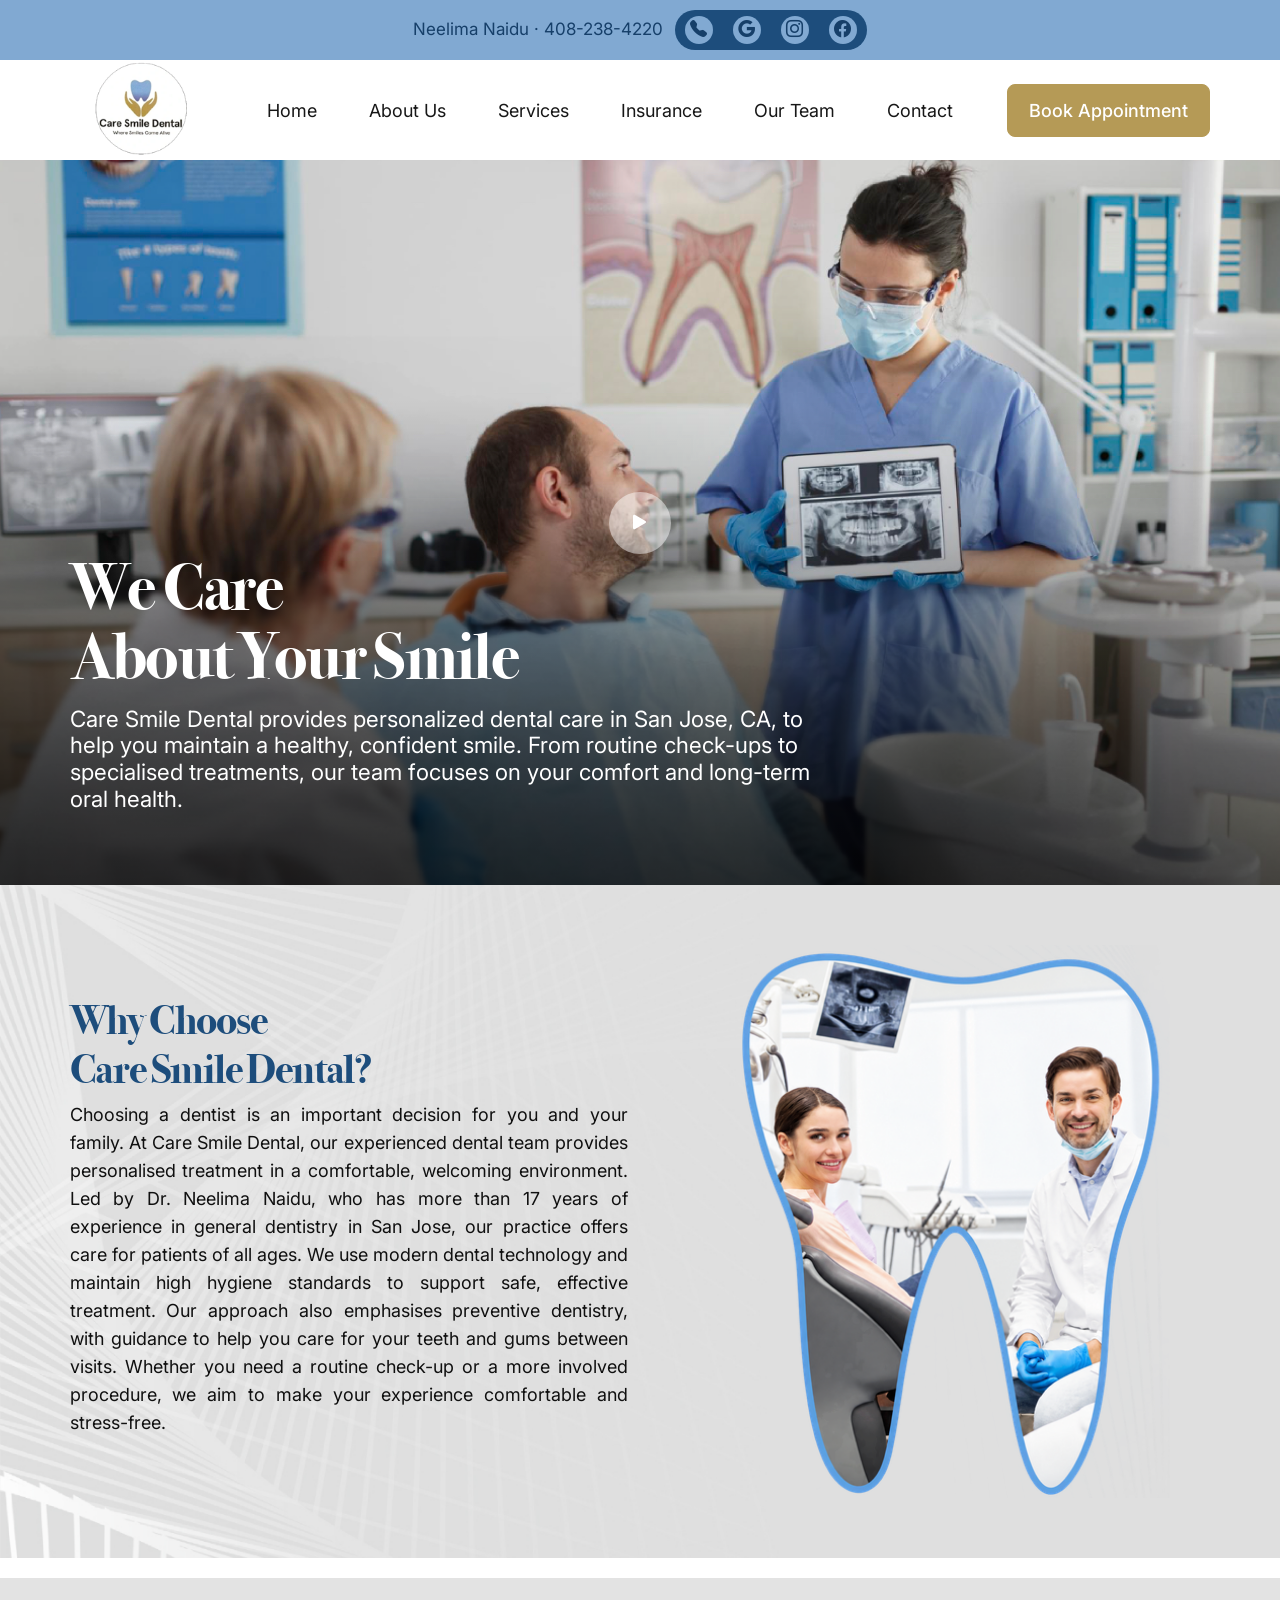
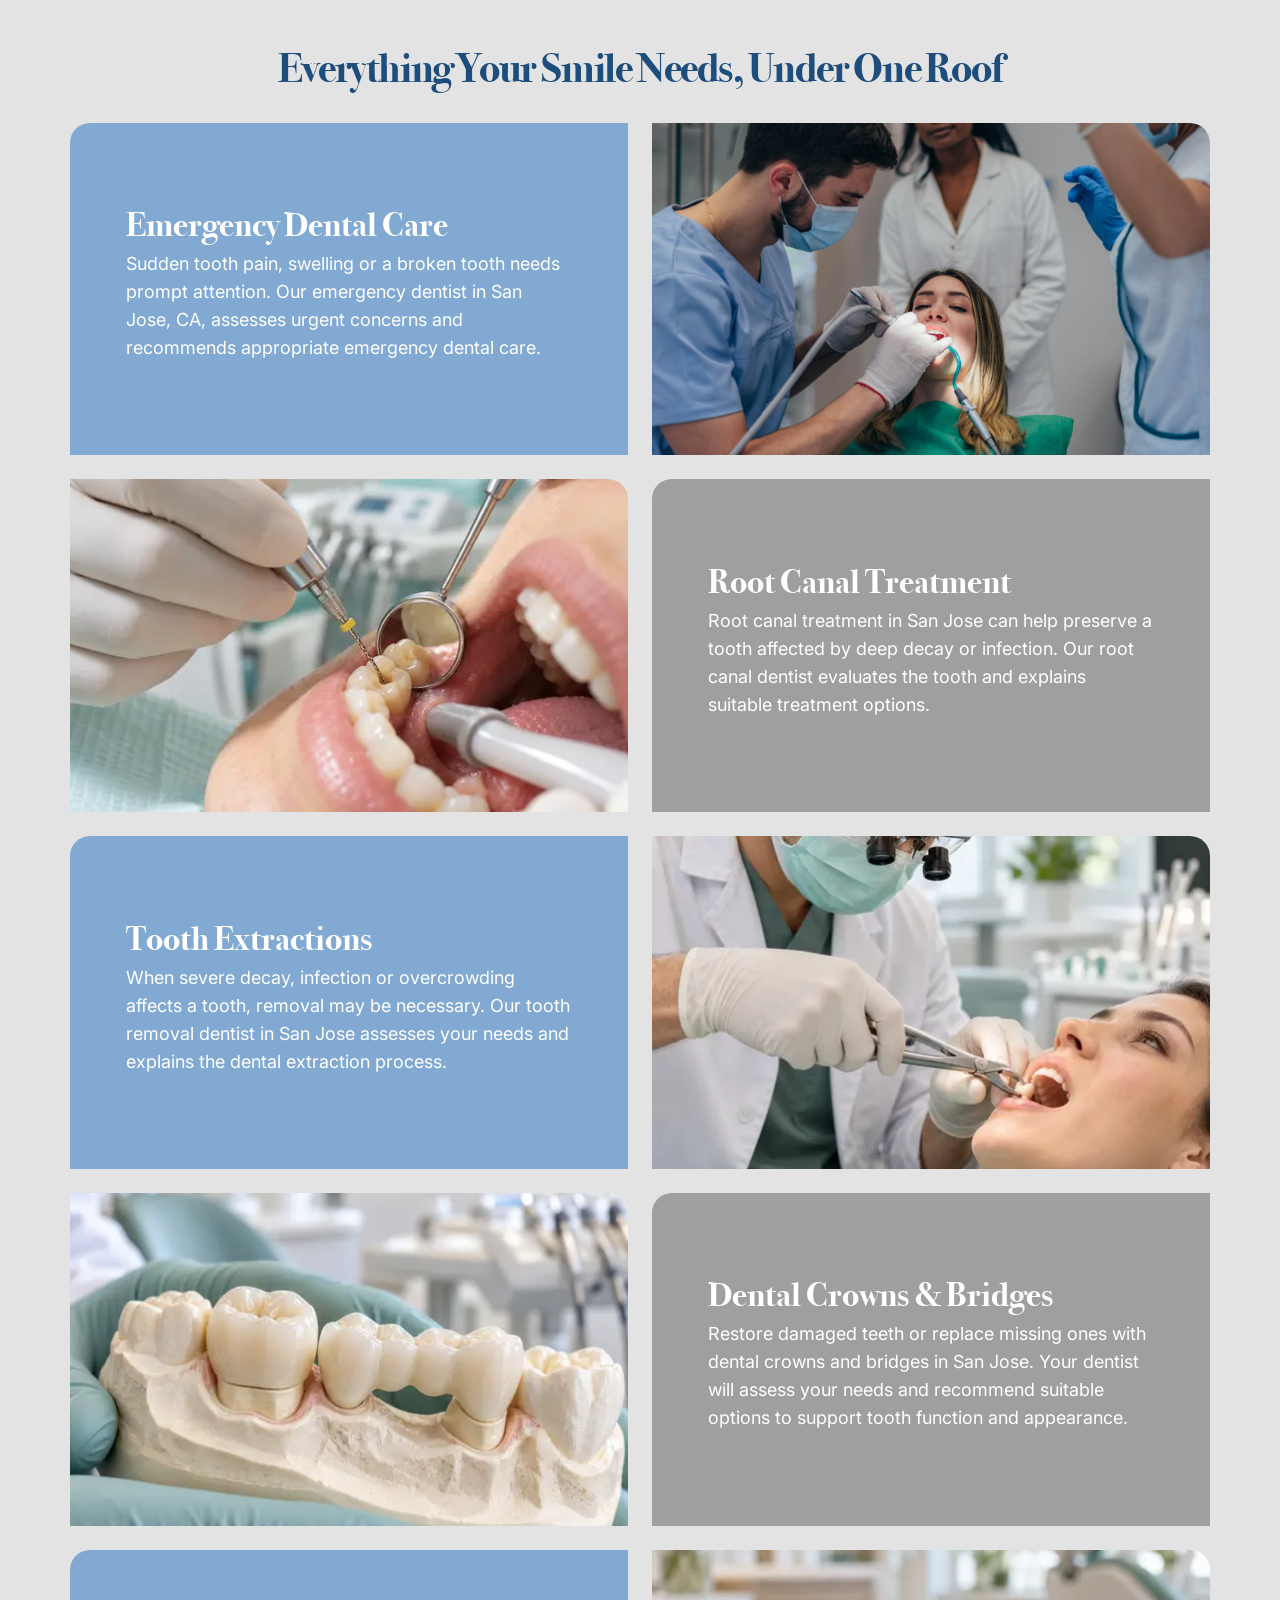
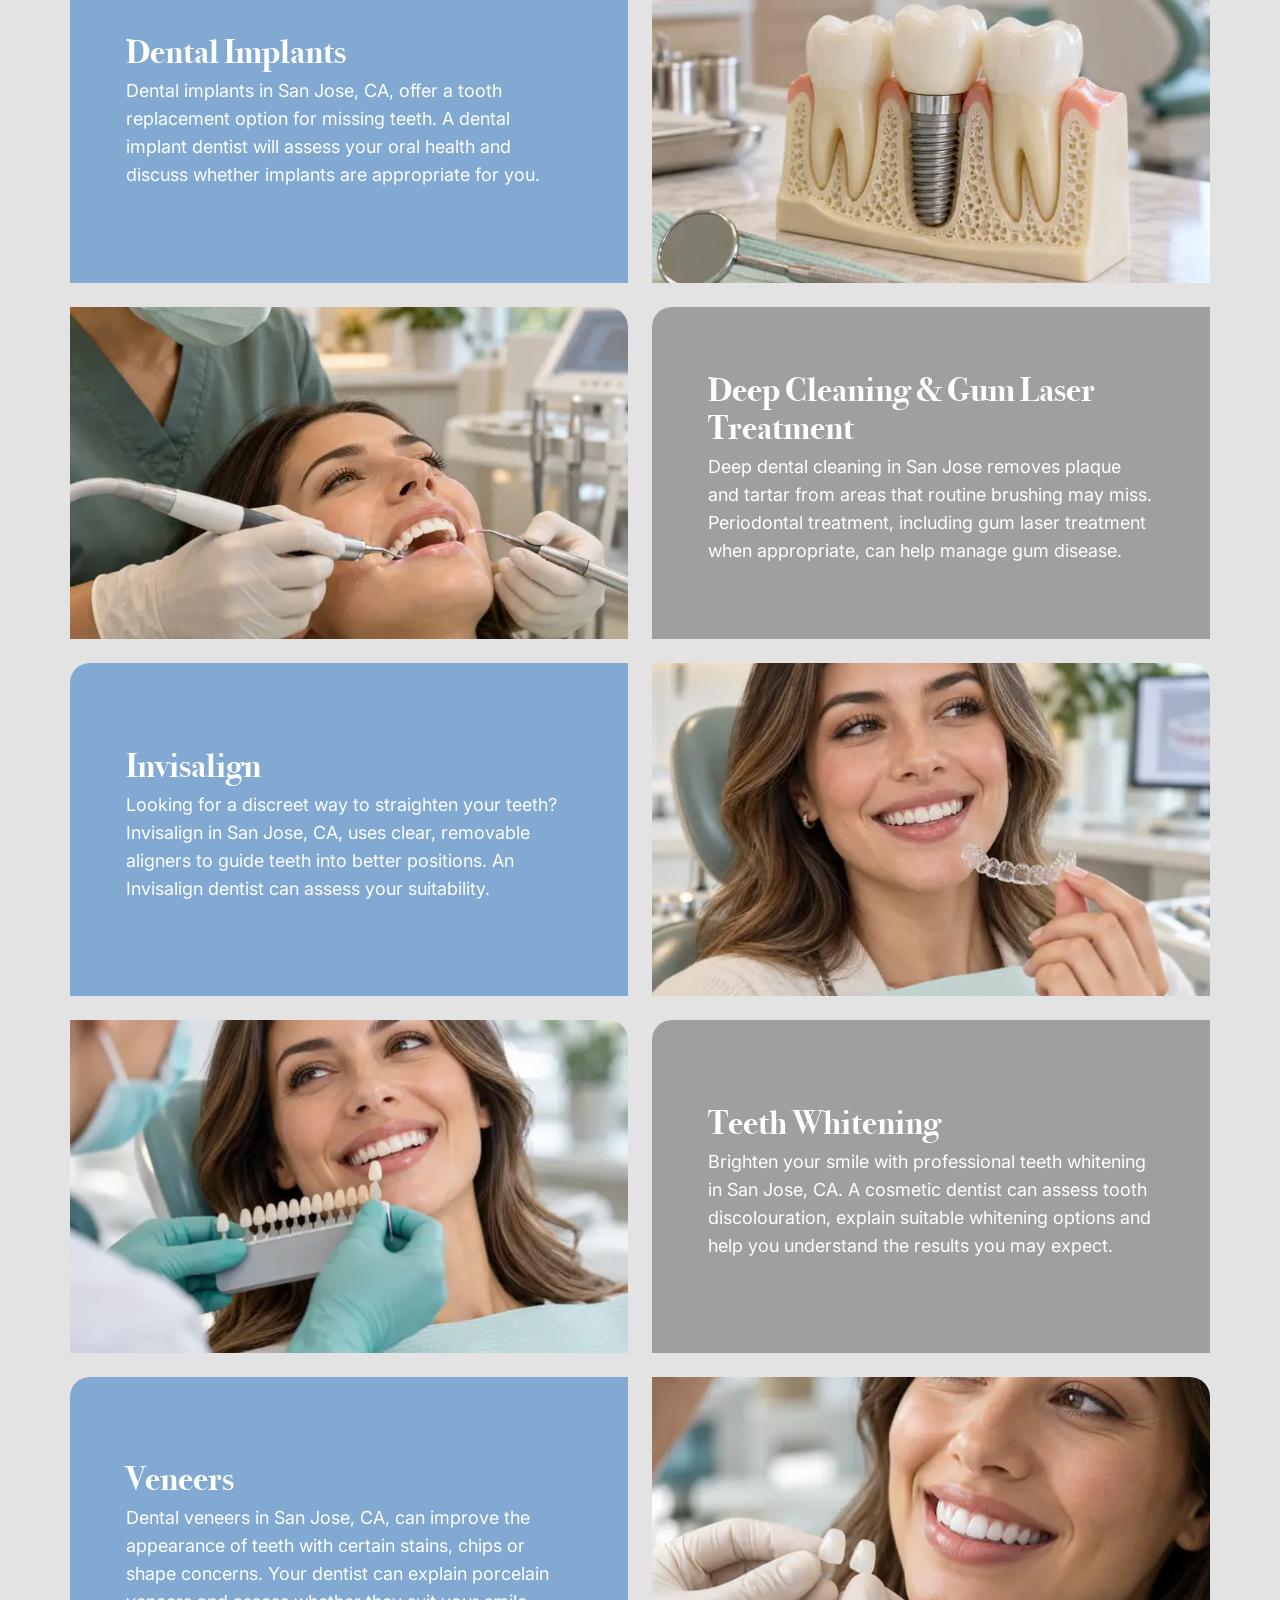
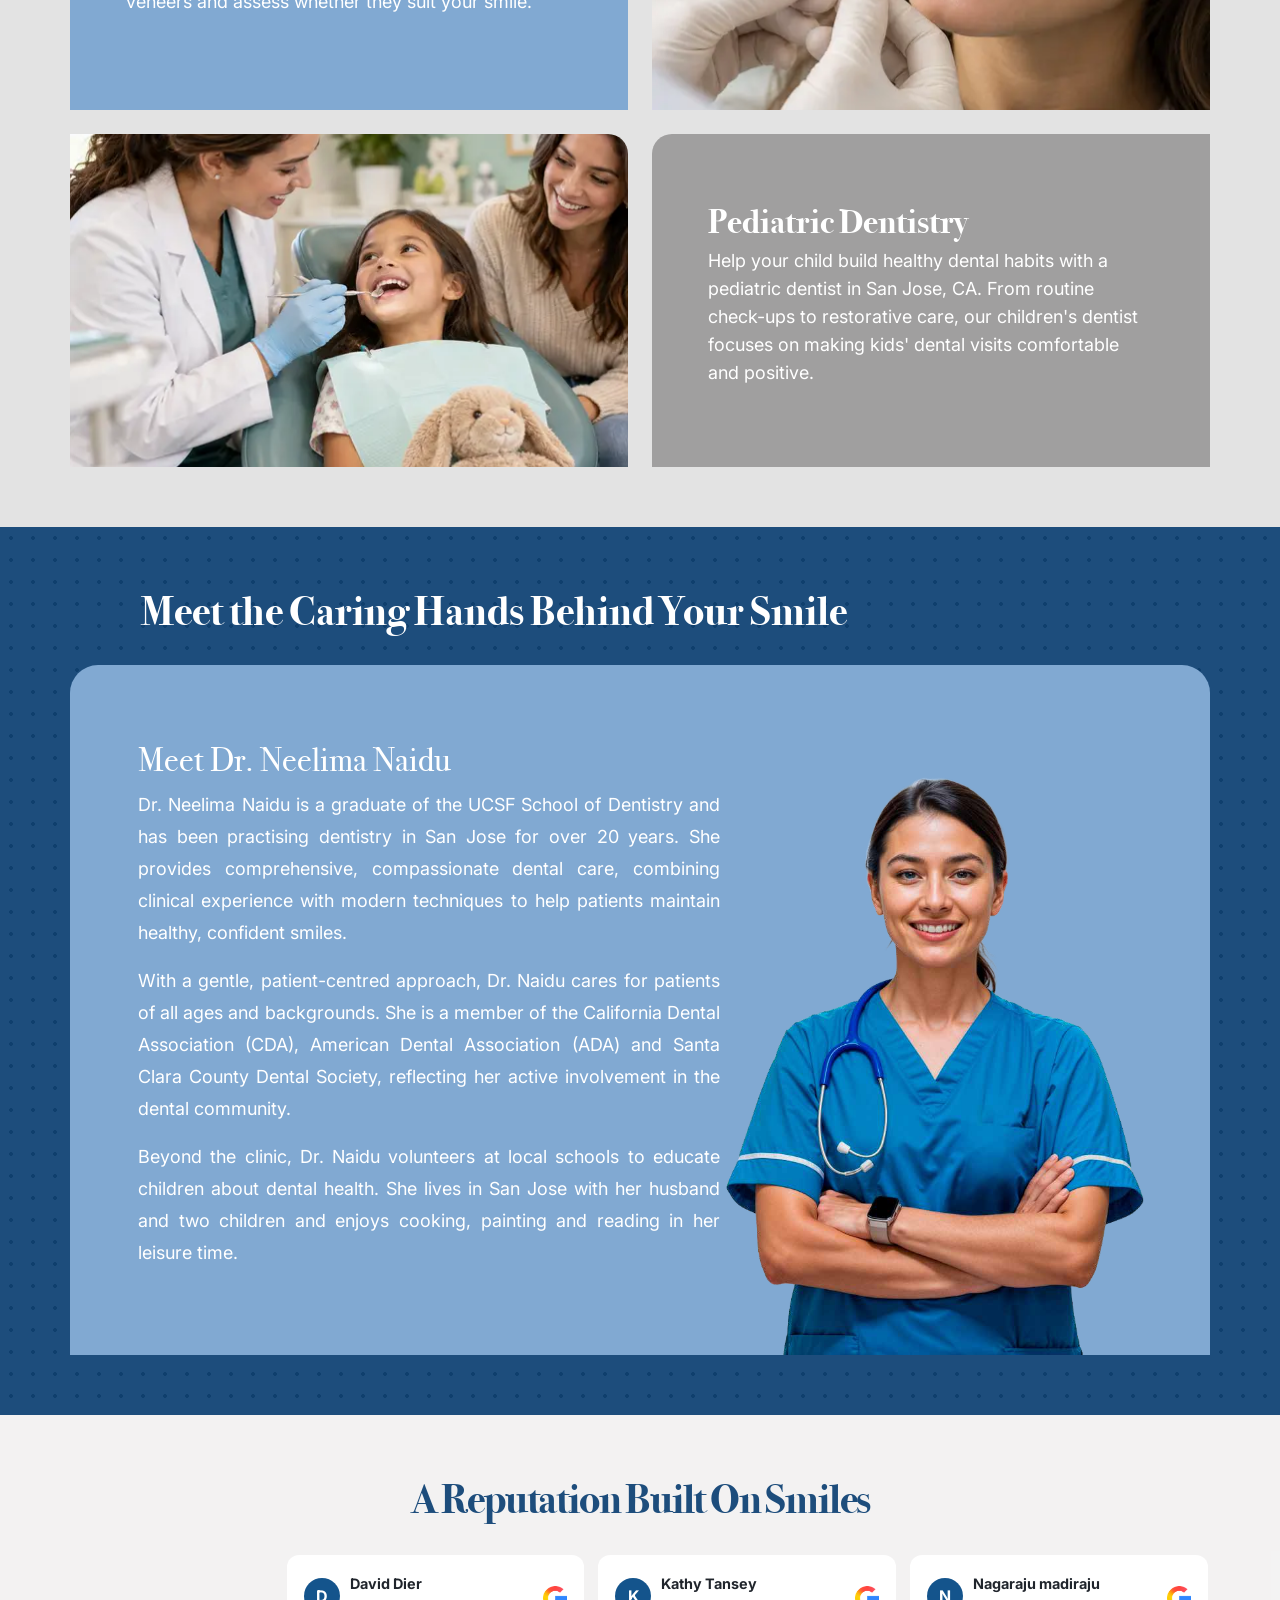
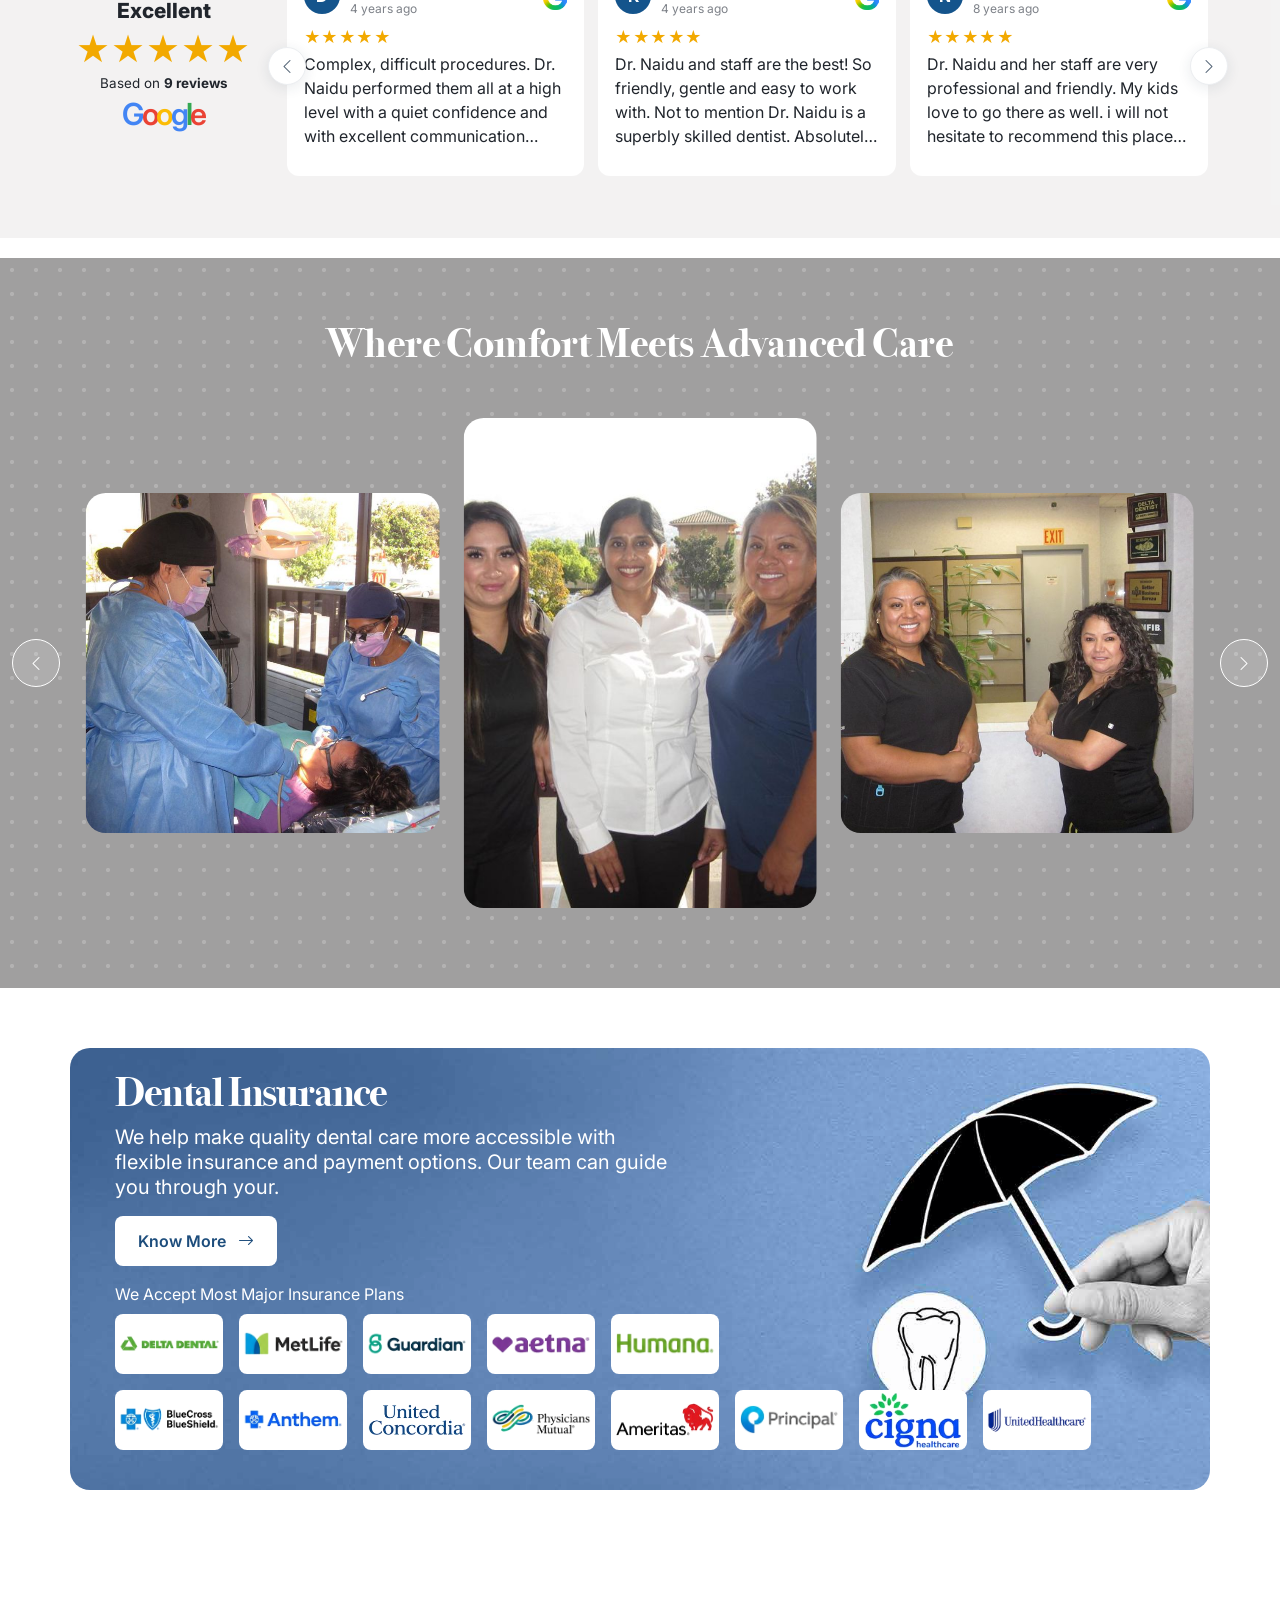
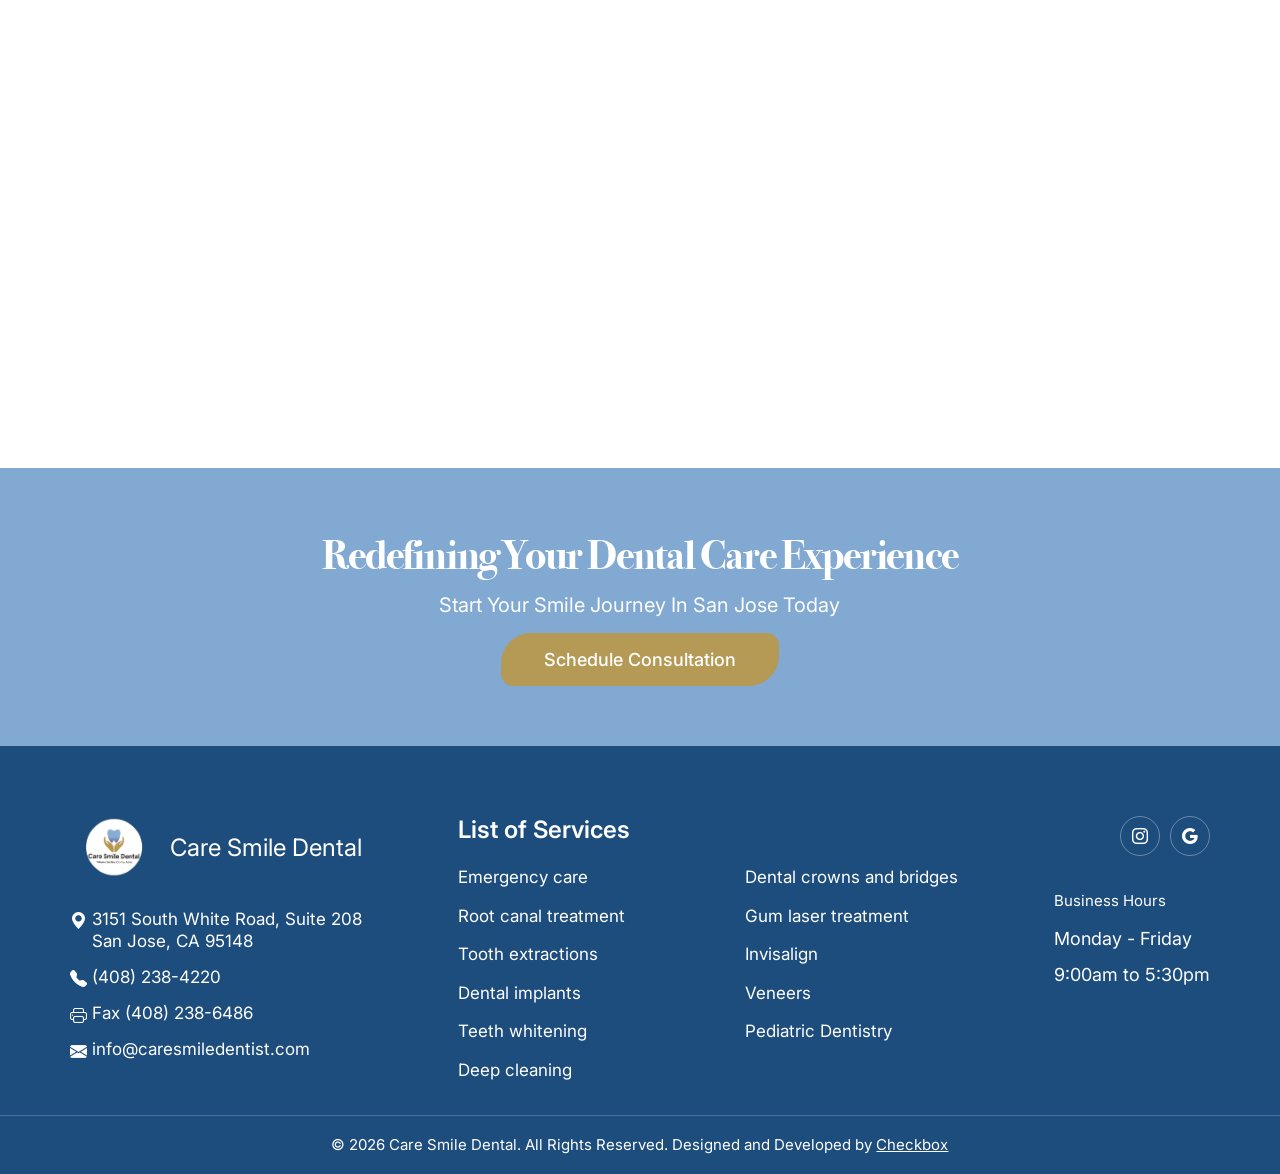
==== index.html @ 58b029a7 "gallery image" ====
<!doctype html>
<html lang="en">

<head>
  <meta charset="utf-8">
  <meta name="viewport" content="width=device-width, initial-scale=1">
  <meta name="theme-color" content="#1c4e7e">
  <title>Care Smile Dental | Family &amp; Cosmetic Dentist in San Jose, CA</title>
  <meta name="description"
    content="Care Smile Dental in San Jose, CA offers gentle, personalized care for the whole family: emergency dentistry, root canals, implants, crowns, Invisalign, teeth whitening and pediatric dentistry. Call 408-238-4220.">
  <meta name="keywords"
    content="dentist San Jose, Care Smile Dental, family dentist, emergency dentist San Jose, root canal treatment, tooth extraction, dental crowns and bridges, dental implants, deep cleaning, gum laser treatment, Invisalign, teeth whitening, veneers, pediatric dentist, Dr. Neelima Naidu">
  <meta name="author" content="Care Smile Dental">
  <meta name="robots" content="index, follow">
  <!-- Link previews (Facebook, WhatsApp, LinkedIn, X) -->
  <meta property="og:type" content="website">
  <meta property="og:site_name" content="Care Smile Dental">
  <meta property="og:title" content="Care Smile Dental | Family &amp; Cosmetic Dentist in San Jose, CA">
  <meta property="og:description"
    content="Gentle, personalized dental care for the whole family in San Jose. Call 408-238-4220 to book.">
  <meta property="og:image" content="assets/hero.png">
  <meta name="twitter:card" content="summary_large_image">
  <link rel="icon" type="image/png" href="assets/logo.png">
  <link rel="apple-touch-icon" href="assets/logo.png">
  <link href="https://cdn.jsdelivr.net/npm/bootstrap@5.3.3/dist/css/bootstrap.min.css" rel="stylesheet">
  <link href="https://cdn.jsdelivr.net/npm/bootstrap-icons@1.13.1/font/bootstrap-icons.min.css" rel="stylesheet">
  <link href="main.css" rel="stylesheet">
  <link href="main1.css" rel="stylesheet">
</head>

<body>
  <div class="topbar">
    <div class="container d-flex align-items-center justify-content-center gap-3"><a href="tel:+14082384220">Neelima
        Naidu
        · 408-238-4220</a><span class="socials">
        <a aria-label="Call Care Smile Dental" href="tel:+14082384220"><i class="bi bi-telephone-fill"
            aria-hidden="true"></i></a>
        <a aria-label="Search Care Smile Dental on Google"
          href="https://www.google.com/search?q=Care+Smile+Dental+San+Jose"> <i class="bi bi-google"
            aria-hidden="true"></i></a>
        <a aria-label="Instagram"
          href="https://www.instagram.com/care.smile.dental?igsh=MTc4MmM1YmI2Ng==&igsi=MTc4MmM1YmI2Ng=="
          target="_blank"><i class="bi bi-instagram"></i></a>
        <a aria-label="Facebook" href="https://www.facebook.com/"><i class="bi bi-facebook"></i></a>
      </span></div>
  </div>
  <div class="nav-spacer" id="navSpacer"></div>
  <nav class="navbar navbar-expand-lg main-nav" id="mainNav" aria-label="Main navigation">
    <div class="container"><a class="navbar-brand" href="#home"><img src="assets/logo.png"
          alt="Care Smile Dental home"></a><button class="navbar-toggler" type="button" data-bs-toggle="offcanvas"
        data-bs-target="#siteNav" aria-controls="siteNav" aria-label="Open menu"><span
          class="navbar-toggler-icon"></span></button>
      <div class="offcanvas offcanvas-end" tabindex="-1" id="siteNav" aria-labelledby="siteNavLabel">
        <div class="offcanvas-header">
          <a class="offcanvas-brand" href="#home" id="siteNavLabel"><img src="assets/logo.png"
              alt="Care Smile Dental logo"></a>
          <button type="button" class="btn-close" data-bs-dismiss="offcanvas" aria-label="Close menu"></button>
        </div>
        <div class="offcanvas-body align-items-lg-center">
          <ul class="navbar-nav mx-auto mb-4 mb-lg-0">
            <li class="nav-item"><a class="nav-link active" href="#home">Home</a></li>
            <li class="nav-item"><a class="nav-link" href="#about">About Us</a></li>
            <li class="nav-item"><a class="nav-link" href="#services">Services</a></li>
            <li class="nav-item"><a class="nav-link" href="#insurance">Insurance</a></li>
            <li class="nav-item"><a class="nav-link" href="#team">Our Team</a></li>
            <li class="nav-item"><a class="nav-link" href="#contact">Contact</a></li>
          </ul><button class="btn btn-gold" type="button" data-bs-toggle="modal" data-bs-target="#appointmentModal">Book
            Appointment</button>
        </div>
      </div>
    </div>
  </nav>
  <main>
    <section class="hero" id="home" aria-labelledby="hero-title">
      <div class="container">
        <h1 id="hero-title">We Care <br>About Your Smile </h1>
        <p class="mt-4 d-none d-md-block">Care Smile Dental provides personalized dental care in San Jose, CA, to help
          you maintain a healthy, confident smile. From routine check-ups to specialised treatments, our team focuses on
          your comfort and long-term oral health.
        </p>
        <div class="hero-actions d-md-none">
          <button class="btn btn-gold" type="button" data-bs-toggle="modal" data-bs-target="#appointmentModal"><i
              class="bi bi-calendar-check" aria-hidden="true"></i>
            Book Appointment
          </button>
        </div>
      </div><button class="hero-play" type="button" aria-label="Play our dental clinic video" data-bs-toggle="modal"
        data-bs-target="#videoModal"><i class="bi bi-play-fill" aria-hidden="true"></i></button>
    </section>
    <div class="modal fade" id="videoModal" tabindex="-1" aria-label="Dental clinic video" aria-hidden="true">
      <div class="modal-dialog modal-dialog-centered modal-lg">
        <div class="modal-content video-modal">
          <button type="button" class="btn-close btn-close-white video-close" data-bs-dismiss="modal"
            aria-label="Close"></button>
          <div class="ratio ratio-16x9">
            <iframe id="videoFrame" data-src="https://www.youtube.com/embed/jK5ErwOue7Q?autoplay=1&rel=0"
              title="Dental clinic video" allow="autoplay; encrypted-media; picture-in-picture"
              allowfullscreen></iframe>
          </div>
        </div>
      </div>
    </div>
    <div class="modal fade appointment-modal" id="appointmentModal" tabindex="-1" aria-labelledby="appointmentTitle"
      aria-hidden="true">
      <div class="modal-dialog modal-dialog-centered modal-dialog-scrollable">
        <div class="modal-content">
          <button type="button" class="btn-close appointment-close" data-bs-dismiss="modal"
            aria-label="Close appointment form"></button>
          <div class="modal-body">
            <h2 id="appointmentTitle">Book Your Dental Appointment</h2>
            <p class="appointment-intro">Share your details, and our team will contact you to confirm your appointment.
            </p>
            <form class="appointment-form" method="post" enctype="text/plain">
              <div class="appointment-fields">
                <div class="appointment-field">
                  <label for="appointmentName">Full name*</label>
                  <input class="form-control" id="appointmentName" name="Full name" type="text"
                    placeholder="Enter your full name" autocomplete="name" required>
                </div>
                <div class="appointment-field">
                  <label for="appointmentPhone">Mobile Phone*</label>
                  <input class="form-control" id="appointmentPhone" name="Mobile phone" type="tel"
                    placeholder="Enter your mobile number" autocomplete="tel" required>
                </div>
                <div class="appointment-field appointment-field-wide">
                  <label for="appointmentEmail"> Email Address*</label>
                  <input class="form-control" id="appointmentEmail" name="Email" type="email"
                    placeholder="Enter your email address" autocomplete="email" required>
                </div>
                <div class="appointment-field appointment-field-wide">
                  <label for="appointmentService">What Can We Help You With?</label>
                  <select class="form-select" id="appointmentService" name="Service" required>
                    <option value="" selected disabled>Select a service</option>
                    <option value="General Dentistry">General Dentistry</option>
                    <option value="Dental Cleaning">Dental Cleaning</option>
                    <option value="Teeth Whitening">Teeth Whitening</option>
                    <option value="Root Canal Treatment">Root Canal Treatment</option>
                    <option value="Dental Implants">Dental Implants</option>
                    <option value="Braces & Orthodontics">Braces & Orthodontics</option>
                    <option value="Cosmetic Dentistry">Cosmetic Dentistry</option>
                    <option value="Tooth Extraction">Tooth Extraction</option>
                    <option value="Crowns & Bridges">Crowns & Bridges</option>
                    <option value="Dentures">Dentures</option>
                    <option value="Children's Dentistry">Children's Dentistry</option>
                    <option value="Emergency Dental Care">Emergency Dental Care</option>
                    <option value="Other">Other</option>
                  </select>
                </div>
                <fieldset class="appointment-choice">
                  <legend>Preferred Appointment Time*</legend>
                  <div class="appointment-options">
                    <input class="appointment-radio" type="radio" name="Best time" id="appointmentMorning"
                      value="Morning" checked required>
                    <label for="appointmentMorning">Morning</label>
                    <input class="appointment-radio" type="radio" name="Best time" id="appointmentAfternoon"
                      value="Afternoon" required>
                    <label for="appointmentAfternoon">Afternoon</label>
                    <input class="appointment-radio" type="radio" name="Best time" id="appointmentEvening"
                      value="Evening" required>
                    <label for="appointmentEvening">Evening</label>
                  </div>
                </fieldset>
                <fieldset class="appointment-choice">
                  <legend>Are You a New or Existing Patient?*</legend>
                  <div class="appointment-options">
                    <input class="appointment-radio" type="radio" name="Patient type" id="appointmentNew"
                      value="New patient" checked required>
                    <label for="appointmentNew">New Patient</label>
                    <input class="appointment-radio" type="radio" name="Patient type" id="appointmentExisting"
                      value="Existing patient" required>
                    <label for="appointmentExisting">Existing Patient</label>
                  </div>
                </fieldset>
              </div>
              <div class="appointment-consents">
                <label class="appointment-consent" for="appointmentSms">
                  <input id="appointmentSms" name="Transactional SMS consent" type="checkbox" value="Yes">
                  <span>By checking this box, I consent to receive transactional text messages from Care Smile Dental at
                    the mobile number provided, including appointment confirmations, reminders, and scheduling updates.
                    Message and data rates may apply. Message frequency varies. Reply STOP to opt out or HELP for
                    assistance. Consent is not a condition of purchase. Please review our Privacy Policy and Terms of
                    Service.
                  </span>
                </label>
                <label class="appointment-consent" for="appointmentMarketing">
                  <input id="appointmentMarketing" name="Promotional SMS consent" type="checkbox" value="Yes">
                  <span>By checking this box, I consent to receive promotional text messages from Care Smile Dental,
                    including special offers, dental care tips, and practice updates. Message and data rates may apply.
                    Message frequency varies. Reply STOP to opt out or HELP for assistance. Consent is not a condition
                    of purchase. Please review our Privacy Policy and Terms of Service.
                  </span>
                </label>
              </div>
              <button class="appointment-submit" type="submit">Book my appointment</button>
              <p class="appointment-note">By submitting this form, you agree that Care Smile Dental may contact you
                regarding your appointment request and provide relevant updates. You can opt out of promotional
                communications at any time.
              </p>
              <p class="appointment-insurance-note"><b>Need assistance?</b> Contact our team, and we will be happy to
                help
                you schedule your visit.</p>
            </form>
          </div>
        </div>
      </div>
    </div>
    <section class="why section-pad" id="about">
      <div class="container">
        <div class="row align-items-center">
          <div class="col-lg-6">
            <div class="care-smile-title">
              <h2>Why Choose <br>Care Smile Dental?</h2>
              <p class="mt-2">Choosing a dentist is an important decision for you and your family. At Care Smile Dental,
                our experienced dental team provides personalised treatment in a comfortable, welcoming environment. Led
                by Dr. Neelima Naidu, who has more than 17 years of experience in general dentistry in San Jose, our
                practice offers care for patients of all ages. We use modern dental technology and maintain high hygiene
                standards to support safe, effective treatment. Our approach also emphasises preventive dentistry, with
                guidance to help you care for your teeth and gums between visits. Whether you need a routine check-up or
                a more involved procedure, we aim to make your experience comfortable and stress-free.
              </p>
            </div>
          </div>
          <div class="col-lg-6"><img class="tooth-portrait w-100" src="./assets/inner-imgages/about-us.png"
              alt="Smiling patient and dentist at Care Smile Dental, shown in a tooth-shaped frame" loading="lazy">
          </div>
        </div>
      </div>
    </section>
    <section class="services section-pad" id="services" aria-labelledby="services-title">
      <div class="container">
        <div class="row">
          <div class="col-lg-12 col-md-12 col-sm-12 col-xs-12 m-auto text-center">
            <div class="padding-bottom-30">
              <h2 id="services-title">Everything Your Smile Needs, Under One Roof</h2>
            </div>
          </div>
        </div>
        <div class="row g-3 g-lg-4 service-list">
          <div class="col-12">
            <div class="row g-3 g-lg-4 service-row align-items-stretch">
              <div class="col-12 col-md-6 ">
                <div class="service-tile service-copy blue service-tile1">
                  <h3 id="emergency-care">Emergency Dental Care</h3>
                  <p>Sudden tooth pain, swelling or a broken tooth needs prompt attention. Our emergency dentist in San
                    Jose, CA, assesses urgent concerns and recommends appropriate emergency dental care.
                  </p>
                </div>
              </div>
              <div class="col-12 col-md-6 ">
                <div class="service-tile service-visual service-img1">
                  <img class="service-photo" src="assets/inner-imgages/services1.png"
                    alt="Dentist treating a patient in the chair while an assistant looks on" loading="lazy">
                </div>
              </div>
            </div>
          </div>
          <div class="col-12">
            <div class="row g-3 g-lg-4 service-row align-items-stretch">
              <div class="col-12 col-md-6 order-1 order-md-2">
                <div class="service-tile service-copy gray service-tile2">
                  <h3 id="root-canal">Root Canal Treatment</h3>
                  <p>Root canal treatment in San Jose can help preserve a tooth affected by deep decay or infection. Our
                    root canal dentist evaluates the tooth and explains suitable treatment options.
                  </p>
                </div>
              </div>
              <div class="col-12 col-md-6 order-2 order-md-1">
                <div class="service-tile service-visual service-img2">
                  <img class="service-photo" src="assets/inner-imgages/services2.webp"
                    alt="Close-up of root canal files placed in a tooth" loading="lazy">
                </div>
              </div>
            </div>
          </div>
          <div class="col-12">
            <div class="row g-3 g-lg-4 service-row align-items-stretch">
              <div class="col-12 col-md-6 ">
                <div class="service-tile service-copy blue service-tile1">
                  <h3 id="tooth-extractions">Tooth Extractions</h3>
                  <p>When severe decay, infection or overcrowding affects a tooth, removal may be necessary. Our tooth
                    removal dentist in San Jose assesses your needs and explains the dental extraction process.
                  </p>
                </div>
              </div>
              <div class="col-12 col-md-6 ">
                <div class="service-tile service-visual service-img1">
                  <img class="service-photo" src="assets/inner-imgages/services3.webp"
                    alt="Dentist gently extracting a tooth with forceps" loading="lazy">
                </div>
              </div>
            </div>
          </div>
          <div class="col-12">
            <div class="row g-3 g-lg-4 service-row align-items-stretch">
              <div class="col-12 col-md-6 order-1 order-md-2">
                <div class="service-tile service-copy gray  service-tile2">
                  <h3 id="crowns-bridges">Dental Crowns & Bridges
                  </h3>
                  <p>Restore damaged teeth or replace missing ones with dental crowns and bridges in San Jose. Your
                    dentist will assess your needs and recommend suitable options to support tooth function and
                    appearance.
                  </p>
                </div>
              </div>
              <div class="col-12 col-md-6 order-2 order-md-1">
                <div class="service-tile service-visual service-img2">
                  <img class="service-photo" src="assets/inner-imgages/services4.webp"
                    alt="Gloved hand holding a model of dental crowns and a bridge" loading="lazy">
                </div>
              </div>
            </div>
          </div>
          <div class="col-12">
            <div class="row g-3 g-lg-4 service-row align-items-stretch">
              <div class="col-12 col-md-6 ">
                <div class="service-tile service-copy blue service-tile1">
                  <h3 id="dental-implants">Dental Implants</h3>
                  <p>Dental implants in San Jose, CA, offer a tooth replacement option for missing teeth. A dental
                    implant dentist will assess your oral health and discuss whether implants are appropriate for you.
                  </p>
                </div>
              </div>
              <div class="col-12 col-md-6 ">
                <div class="service-tile service-visual service-img1">
                  <img class="service-photo" src="assets/inner-imgages/services5.webp"
                    alt="Dental implant model set beside dental instruments" loading="lazy">
                </div>
              </div>
            </div>
          </div>
          <div class="col-12">
            <div class="row g-3 g-lg-4 service-row align-items-stretch">
              <div class="col-12 col-md-6 order-1 order-md-2">
                <div class="service-tile service-copy gray service-tile2">
                  <h3 id="deep-cleaning">Deep Cleaning & Gum Laser Treatment</h3>
                  <p>Deep dental cleaning in San Jose removes plaque and tartar from areas that routine brushing may
                    miss. Periodontal treatment, including gum laser treatment when appropriate, can help manage gum
                    disease.
                  </p>
                </div>
              </div>
              <div class="col-12 col-md-6 order-2 order-md-1">
                <div class="service-tile service-visual service-img2">
                  <img class="service-photo" src="assets/inner-imgages/services6.webp"
                    alt="Hygienist performing a deep cleaning on a smiling patient" loading="lazy">
                </div>
              </div>
            </div>
          </div>
          <div class="col-12">
            <div class="row g-3 g-lg-4 service-row align-items-stretch">
              <div class="col-12 col-md-6 ">
                <div class="service-tile service-copy blue service-tile1">
                  <h3 id="invisalign">Invisalign</h3>
                  <p>Looking for a discreet way to straighten your teeth? Invisalign in San Jose, CA, uses clear,
                    removable aligners to guide teeth into better positions. An Invisalign dentist can assess your
                    suitability.
                  </p>
                </div>
              </div>
              <div class="col-12 col-md-6 ">
                <div class="service-tile service-visual service-img1">
                  <img class="service-photo" src="assets/inner-imgages/services7.webp"
                    alt="Smiling woman holding a clear Invisalign aligner" loading="lazy">
                </div>
              </div>
            </div>
          </div>
          <div class="col-12">
            <div class="row g-3 g-lg-4 service-row align-items-stretch">
              <div class="col-12 col-md-6 order-1 order-md-2">
                <div class="service-tile service-copy gray service-tile2">
                  <h3 id="teeth-whitening">Teeth Whitening
                  </h3>
                  <p>Brighten your smile with professional teeth whitening in San Jose, CA. A cosmetic dentist can
                    assess tooth discolouration, explain suitable whitening options and help you understand the results
                    you may expect.
                  </p>
                </div>
              </div>
              <div class="col-12 col-md-6 order-2 order-md-1">
                <div class="service-tile service-visual service-img2">
                  <img class="service-photo" src="assets/inner-imgages/services8.webp"
                    alt="Dentist matching a whitening shade guide to a patient's teeth" loading="lazy">
                </div>
              </div>
            </div>
          </div>
          <div class="col-12">
            <div class="row g-3 g-lg-4 service-row align-items-stretch">
              <div class="col-12 col-md-6 ">
                <div class="service-tile service-copy blue service-tile1">
                  <h3 id="veneers">Veneers</h3>
                  <p>Dental veneers in San Jose, CA, can improve the appearance of teeth with certain stains, chips or
                    shape concerns. Your dentist can explain porcelain veneers and assess whether they suit your smile.
                  </p>
                </div>
              </div>
              <div class="col-12 col-md-6 ">
                <div class="service-tile service-visual service-img1">
                  <img class="service-photo" src="assets/inner-imgages/services9.webp"
                    alt="Dentist holding porcelain veneers up to a patient's smile" loading="lazy">
                </div>
              </div>
            </div>
          </div>
          <div class="col-12">
            <div class="row g-3 g-lg-4 service-row align-items-stretch">
              <div class="col-12 col-md-6 order-1 order-md-2">
                <div class="service-tile service-copy gray service-tile2">
                  <h3 id="pediatric-dentist">Pediatric Dentistry
                  </h3>
                  <p>Help your child build healthy dental habits with a pediatric dentist in San Jose, CA. From routine
                    check-ups to restorative care, our children's dentist focuses on making kids' dental visits
                    comfortable and positive.
                  </p>
                </div>
              </div>
              <div class="col-12 col-md-6 order-2 order-md-1">
                <div class="service-tile service-visual service-img2">
                  <img class="service-photo" src="assets/inner-imgages/services10.webp"
                    alt="Pediatric dentist examining a young girl as her mother watches" loading="lazy">
                </div>
              </div>
            </div>
          </div>
        </div>
      </div>
    </section>
    <section class="team section-pad" id="team">
      <div class="container">
        <div class="row">
          <div class="col-lg-9 col-md-12 col-sm-12 col-xs-12">
            <h2>Meet the Caring Hands Behind Your Smile</h2>
          </div>
        </div>
        <div class="team-card">
          <div class="team-copy">
            <h3>Meet Dr. Neelima Naidu</h3>
            <p>Dr. Neelima Naidu is a graduate of the UCSF School of Dentistry and has been practising dentistry in San
              Jose for over 20 years. She provides comprehensive, compassionate dental care, combining clinical
              experience with modern techniques to help patients maintain healthy, confident smiles.
            </p>
            <p>
              With a gentle, patient-centred approach, Dr. Naidu cares for patients of all ages and backgrounds. She is
              a member of the California Dental Association (CDA), American Dental Association (ADA) and Santa Clara
              County Dental Society, reflecting her active involvement in the dental community.
            </p>
            <p>
              Beyond the clinic, Dr. Naidu volunteers at local schools to educate children about dental health. She
              lives in San Jose with her husband and two children and enjoys cooking, painting and reading in her
              leisure time.
            </p>
          </div><img class="team-img" src="assets/doctor.png" alt="Dr. Neelima Naidu, dentist at Care Smile Dental"
            loading="lazy">
        </div>
      </div>
    </section>
    <section class="reviews" id="reviews" aria-labelledby="reviews-title">
      <div class="container">
        <h2 id="reviews-title">A Reputation Built On Smiles</h2>
        <div class="reviews-layout">
          <div class="review-summary" aria-label="Excellent, five stars, based on nine Google reviews">
            <strong>Excellent</strong>
            <div class="review-stars" aria-hidden="true">★★★★★</div>
            <p>Based on <b>9 reviews</b></p>
            <span class="google-wordmark"
              aria-label="Google"><span>G</span><span>o</span><span>o</span><span>g</span><span>l</span><span>e</span></span>
          </div>
          <div class="reviews-slider">
            <button class="review-control review-prev" type="button" aria-label="Previous reviews"
              data-review-direction="-1"><i class="bi bi-chevron-left" aria-hidden="true"></i></button>
            <div class="reviews-track" id="reviewsTrack" aria-label="Patient reviews" tabindex="0">
              <article class="review-card">
                <div class="review-head">
                  <span class="review-avatar" aria-hidden="true">S</span>
                  <!-- <img class="review-avatar review-avatar-photo" src="assets/reviews/ashwin-ramaswamy.png" alt=""
                    width="36" height="36" loading="lazy"> -->
                  <div class="review-head-info">
                    <strong>K Subramanian</strong><small>1 year ago</small>
                  </div><span class="review-google" aria-label="Google">
                    <img src="assets/google.png" alt="">
                  </span>
                </div>
                <div class="review-stars" aria-label="5 out of 5 stars">★★★★★</div>
                <p>Excellent dental care and support! <br />
                  Dr. Nilima Naidu and her team are extremely patient centered and customer driven!
                </p>
                <!-- <span class="review-more">Read more</span> -->
              </article>
              <article class="review-card">
                <div class="review-head"><span class="review-avatar" aria-hidden="true">D</span>
                  <div class="review-head-info">
                    <strong>David Dier</strong><small>4 years ago</small>
                  </div><span class="review-google" aria-label="Google">
                    <img src="assets/google.png" alt="">
                  </span>
                </div>
                <div class="review-stars" aria-label="5 out of 5 stars">★★★★★</div>
                <p>Complex, difficult procedures. Dr. Naidu performed them all at a high level with a quiet confidence
                  and with excellent communication skills! Cant thank her and her staff enough. Great work, great
                  people!
                </p>
                <!-- <span class="review-more">Read more</span> -->
              </article>
              <article class="review-card">
                <div class="review-head">
                  <span class="review-avatar" aria-hidden="true">K</span>
                  <!-- <img class="review-avatar review-avatar-photo" src="assets/reviews/farzan-sharifzada.png" alt=""
                    width="36" height="36" loading="lazy"> -->
                  <div class="review-head-info">
                    <strong>Kathy Tansey</strong><small>4 years ago</small>
                  </div><span class="review-google" aria-label="Google">
                    <img src="assets/google.png" alt="">
                  </span>
                </div>
                <div class="review-stars" aria-label="5 out of 5 stars">★★★★★</div>
                <p>Dr. Naidu and staff are the best! So friendly, gentle and easy to work with. Not to mention Dr. Naidu
                  is a superbly skilled dentist. Absolutely love this team!
                </p>
                <!-- <span class="review-more">Read more</span> -->
              </article>
              <article class="review-card">
                <div class="review-head">
                  <span class="review-avatar" aria-hidden="true">N</span>
                  <!-- <img class="review-avatar review-avatar-photo" src="assets/reviews/farzan-sharifzada.png" alt=""
                    width="36" height="36" loading="lazy"> -->
                  <div class="review-head-info">
                    <strong>Nagaraju madiraju</strong><small>8 years ago</small>
                  </div><span class="review-google" aria-label="Google">
                    <img src="assets/google.png" alt="">
                  </span>
                </div>
                <div class="review-stars" aria-label="5 out of 5 stars">★★★★★</div>
                <p>Dr. Naidu and her staff are very professional and friendly. My kids love to go there as well. i will
                  not hesitate to recommend this place to anyone without any reservation.
                </p>
                <!-- <span class="review-more">Read more</span> -->
              </article>
              <article class="review-card">
                <div class="review-head">
                  <span class="review-avatar" aria-hidden="true">A</span>
                  <!-- <img class="review-avatar review-avatar-photo" src="assets/reviews/farzan-sharifzada.png" alt=""
                    width="36" height="36" loading="lazy"> -->
                  <div class="review-head-info">
                    <strong>Andrew Heim</strong><small>9 years ago</small>
                  </div><span class="review-google" aria-label="Google">
                    <img src="assets/google.png" alt="">
                  </span>
                </div>
                <div class="review-stars" aria-label="5 out of 5 stars">★★★★★</div>
                <p>Great service, good at getting insurance information, flexible scheduling. Dentist is very
                  knowledgeable and is open about what is going on and explaining the treatment plan.
                </p>
                <!-- <span class="review-more">Read more</span> -->
              </article>
              <article class="review-card">
                <div class="review-head">
                  <span class="review-avatar" aria-hidden="true">M</span>
                  <!-- <img class="review-avatar review-avatar-photo" src="assets/reviews/farzan-sharifzada.png" alt=""
                    width="36" height="36" loading="lazy"> -->
                  <div class="review-head-info">
                    <strong>Maya mccray</strong><small>3 years ago</small>
                  </div><span class="review-google" aria-label="Google">
                    <img src="assets/google.png" alt="">
                  </span>
                </div>
                <div class="review-stars" aria-label="5 out of 5 stars">★★★★★</div>
                <p>I love this office. Being surrounded by kind and caring staff makes my dental anxiety manageable.
                  Thank you!
                </p>
                <!-- <span class="review-more">Read more</span> -->
              </article>
            </div>
            <button class="review-control review-next" type="button" aria-label="Next reviews"
              data-review-direction="1"><i class="bi bi-chevron-right" aria-hidden="true"></i></button>
          </div>
        </div>
      </div>
    </section>
    <section class="gallery section-pad" aria-labelledby="gallery-title">
      <div class="container">
        <h2 id="gallery-title">Where Comfort Meets Advanced Care</h2>
      </div>
      <div class="container-fluid">
        <div id="careGallery" class="gallery-carousel" role="region" aria-roledescription="carousel"
          aria-label="Practice gallery">
          <button class="circle-arrow gallery-arrow" type="button" data-care-direction="-1"
            aria-label="Previous gallery image"><i class="bi bi-chevron-left" aria-hidden="true"></i></button>
          <div class="care-window flex-grow-1">
            <div class="care-track">
              <div class="care-slide"><img src="assets/gallery/dental-gallery-1.jpeg" alt="Modern healthcare building"
                  loading="lazy"></div>
              <div class="care-slide"><img src="assets/gallery/dental-gallery-2.jpeg" alt="Modern dental imaging"
                  loading="lazy">
              </div>
              <div class="care-slide"><img src="assets/gallery/dental-gallery-3.jpeg" alt="Care and attention to detail"
                  loading="lazy"></div>
              <div class="care-slide"><img src="assets/gallery/dental-gallery-4.jpeg" alt="Advanced treatment room"
                  loading="lazy"></div>
              <div class="care-slide">
                <img src="assets/gallery/dental-gallery-5.jpeg" alt="Contemporary patient care facility" loading="lazy">
              </div>
              <div class="care-slide">
                <img src="assets/gallery/dental-gallery-6.jpeg" alt="Contemporary patient care facility" loading="lazy">
              </div>
            </div>
          </div>
          <button class="circle-arrow gallery-arrow" type="button" data-care-direction="1"
            aria-label="Next gallery image"><i class="bi bi-chevron-right" aria-hidden="true"></i></button>
        </div>
      </div>
    </section>
    <section class="section-pad" id="insurance">
      <div class="container">
        <div class="insurance-card">
          <div class="insurance-text">
            <h2>Dental Insurance</h2>
            <p>We help make quality dental care more accessible with flexible insurance and payment options. Our team
              can guide you through your.
            </p>
            <a class="btn btn-white mt-3" href="tel:+14082384220">Know More <i class="bi bi-arrow-right ms-2"></i></a>
            <div class="mt-3 mb-2">
              We Accept Most Major Insurance Plans
            </div>
          </div>
          <div class="d-flex" style="padding: 0 4%;">
            <!-- <div class="col-lg-3">
            <div>
              We Accept Most Major Insurance Plans
            </div>
          </div> -->
            <div class=" insurance-logos mt-3 mt-lg-0">
              <div class="d-flex flex-wrap gap-3 justify-content-center justify-content-md-start">
                <div class="insurance-img">
                  <img src="assets/delta-dental-logo.png" alt="Insurance logos" loading="lazy" class="img-fluid">
                </div>
                <div class="insurance-img">
                  <img src="assets/metlife-logo.png" alt="Insurance logos" loading="lazy" class="img-fluid">
                </div>
                <div class="insurance-img">
                  <img src="assets/guardian-logo.png" alt="Insurance logos" loading="lazy" class="img-fluid">
                </div>
                <div class="insurance-img">
                  <img src="assets/aetna-logo.png" alt="Insurance logos" loading="lazy" class="img-fluid">
                </div>
                <div class="insurance-img">
                  <img src="assets/humana-logo.png" alt="Insurance logos" loading="lazy" class="img-fluid">
                </div>
                <div class="insurance-img d-flex d-lg-none">
                  <img src="assets/bluecross-blueshield-logo.png" alt="Insurance logos" loading="lazy"
                    class="img-fluid">
                </div>
              </div>
              <div class="d-flex flex-wrap gap-3 justify-content-center justify-content-md-start">
                <div class="insurance-img d-none d-md-flex">
                  <img src="assets/bluecross-blueshield-logo.png" alt="Insurance logos" loading="lazy"
                    class="img-fluid">
                </div>
                <div class="insurance-img">
                  <img src="assets/anthem-logo.png" alt="Insurance logos" loading="lazy" class="img-fluid">
                </div>
                <div class="insurance-img">
                  <img src="assets/united-concordia-logo.png" alt="Insurance logos" loading="lazy" class="img-fluid">
                </div>
                <div class="insurance-img">
                  <img src="assets/physicians-mutual-logo.png" alt="Insurance logos" loading="lazy" class="img-fluid">
                </div>
                <div class="insurance-img">
                  <img src="assets/ameritas-logo.png" alt="Insurance logos" loading="lazy" class="img-fluid">
                </div>
                <div class="insurance-img">
                  <img src="assets/principal-logo.png" alt="Insurance logos" loading="lazy" class="img-fluid">
                </div>
                <div class="insurance-img">
                  <img src="assets/cigna-healthcare-logo.png" alt="Insurance logos" loading="lazy" class="img-fluid">
                </div>
                <div class="insurance-img">
                  <img src="assets/unitedhealthcare-logo.png" alt="Insurance logos" loading="lazy" class="img-fluid">
                </div>
              </div>
            </div>
          </div>
        </div>
      </div>
      </div>
    </section>
    <section class="ptb-40" id="contact">
      <div class="container">
        <h2 class="visually-hidden">Find Care Smile Dental</h2>
        <div class="map-wrap"><iframe class="map-frame"
            title="Map of Care Smile Dental, 3151 South White Road, San Jose"
            src="https://www.google.com/maps/embed?pb=!1m18!1m12!1m3!1d50000!2d-121.7939601!3d37.316583!2m3!1f0!2f0!3f0!3m2!1i1024!2i768!4f13.1!3m3!1m2!1s0x808fcda0607d2599%3A0x176dcdfce8ecfc86!2sCare%20Smile%20Dental!5e1!3m2!1sen!2sus"
            loading="lazy" referrerpolicy="no-referrer-when-downgrade" allowfullscreen></iframe>
          <!-- Google hides its place card on narrow embeds, so phones get this copy. -->
          <div class="map-card d-md-none">
            <div>
              <strong>Care Smile Dental</strong>
              <span>3151 S White Rd #208, San Jose, CA 95148, USA</span>
            </div>
            <a class="map-card-btn" target="_blank" rel="noopener" aria-label="Open in Google Maps"
              href="https://www.google.com/maps/search/?api=1&amp;query=Care+Smile+Dental&amp;query_place_id=ChIJmSV9YKDNj4ARhvzs6PzNbRc"><i
                class="bi bi-box-arrow-up-right" aria-hidden="true"></i></a>
            <a class="map-card-btn map-card-dir" target="_blank" rel="noopener" aria-label="Get directions"
              href="https://www.google.com/maps/dir/?api=1&amp;destination=Care+Smile+Dental&amp;destination_place_id=ChIJmSV9YKDNj4ARhvzs6PzNbRc"><i
                class="bi bi-sign-turn-right-fill" aria-hidden="true"></i></a>
          </div>
        </div>
      </div>
    </section>
    <section class="cta">
      <div class="container">
        <h2>Redefining Your Dental Care Experience</h2>
        <p>Start Your Smile Journey In San Jose Today</p><button class="btn btn-gold" type="button"
          data-bs-toggle="modal" data-bs-target="#appointmentModal">Schedule Consultation</button>
      </div>
    </section>
  </main>
  <footer class="footer" aria-label="Site footer">
    <div class="container footer-reference">
      <div class="row">
        <div class="col-lg-4 col-md-6 mt-2 mb-2">
          <div class="footer-address">
            <a class="footer-brand" href="#home"><img src="assets/logo.png" alt="Care Smile Dental logo"><span>Care
                Smile
                Dental</span></a>
            <address>
              <p><i class="bi bi-geo-alt-fill"></i> <a
                  href="https://www.google.com/maps/search/?api=1&amp;query=3151+South+White+Road+Suite+208+San+Jose+CA+95148">3151
                  South White Road, Suite 208<br>San Jose, CA 95148</a></p>
              <p><i class="bi bi-telephone-fill"></i> <a href="tel:+14082384220">(408) 238-4220</a></p>
              <p><i class="bi bi-printer"></i> Fax (408) 238-6486</p>
              <p><i class="bi bi-envelope-fill"></i> <a
                  href="mailto:info@caresmiledentist.com">info@caresmiledentist.com</a></p>
            </address>
          </div>
        </div>
        <div class="col-lg-6 col-md-6 mt-2 mb-2">
          <div class="footer-services">
            <h4>List of Services</h4>
            <div class="footer-service-columns">
              <ul>
                <li><a href="#emergency-care">Emergency care</a></li>
                <li><a href="#root-canal">Root canal treatment</a></li>
                <li><a href="#tooth-extractions">Tooth extractions</a></li>
                <li><a href="#dental-implants">Dental implants</a></li>
                <li><a href="#teeth-whitening">Teeth whitening</a></li>
                <li><a href="#deep-cleaning">Deep cleaning</a></li>
              </ul>
              <ul>
                <li><a href="#crowns-bridges">Dental crowns and bridges</a></li>

                <li><a href="#deep-cleaning">Gum laser treatment</a></li>
                <li><a href="#invisalign">Invisalign</a></li>
                <li><a href="#veneers">Veneers</a></li>
                <li><a href="#pediatric-dentist">Pediatric Dentistry</a></li>
              </ul>
            </div>
          </div>
        </div>
        <div class="col-lg-2 col-md-12 mt-2 mb-2">
          <div class="footer-right">
            <div class="footer-socials"><a
                href="https://www.instagram.com/care.smile.dental?igsh=MTc4MmM1YmI2Ng==&igsi=MTc4MmM1YmI2Ng=="
                target="_blank" rel="noopener noreferrer" aria-label="Instagram"><i class="bi bi-instagram"></i></a><a
                href="https://www.google.com/search?q=Care+Smile+Dental+San+Jose" aria-label="Google"><i
                  class="bi bi-google"></i></a></div>
            <div><small>Business Hours</small>
              <p>Monday - Friday<br>9:00am to 5:30pm</p>
            </div>
          </div>
        </div>
      </div>
    </div>
    <div class="footer-bottom">
      <div class="container">
        <p>&copy; <span id="year">2026</span> Care Smile Dental. All Rights Reserved. Designed and Developed by
          <a href="https://www.checkbox.co.in/" target="_blank" rel="noopener">Checkbox</a>
        </p>
      </div>
    </div>
  </footer>
  <script src="https://cdn.jsdelivr.net/npm/bootstrap@5.3.3/dist/js/bootstrap.bundle.min.js"></script>
  <script>
    const year = document.getElementById('year');
    if (year) year.textContent = new Date().getFullYear();
    // Review carousel: autoplay one card at a time, including on desktop.
    (() => {
      const track = document.getElementById('reviewsTrack');
      if (!track) return;
      const originals = Array.from(track.querySelectorAll('.review-card'));
      const count = originals.length;
      if (count < 2) return;
      const clone = card => {
        const copy = card.cloneNode(true);
        copy.setAttribute('aria-hidden', 'true');
        copy.inert = true;
        return copy;
      };
      track.prepend(...originals.map(clone));
      track.append(...originals.map(clone));
      const cards = Array.from(track.children);
      let index = count;
      let moving = false;
      let timer;
      const position = () => cards[index].offsetLeft - cards[0].offsetLeft;
      const reset = () => track.scrollTo({ left: position(), behavior: 'instant' });
      const move = direction => {
        if (moving) return;
        moving = true;
        index += direction;
        track.scrollTo({ left: position(), behavior: 'smooth' });
        window.setTimeout(() => {
          if (index >= count * 2) index -= count;
          if (index < count) index += count;
          reset();
          moving = false;
        }, 800);
      };
      const play = () => {
        window.clearInterval(timer);
        if (!document.hidden) timer = window.setInterval(() => move(1), 3000);
      };
      document.querySelectorAll('[data-review-direction]').forEach(button => {
        button.addEventListener('click', () => {
          move(Number(button.dataset.reviewDirection));
          play();
        });
      });
      document.addEventListener('visibilitychange', play);
      new ResizeObserver(() => { if (!moving) reset(); }).observe(track);
      reset();
      play();
    })();
    // Close the mobile side menu after a link is tapped.
    document.querySelectorAll('#siteNav .nav-link, #siteNav .btn-gold').forEach(link => link.addEventListener('click', () => {
      const menu = document.getElementById('siteNav');
      if (menu.classList.contains('show')) bootstrap.Offcanvas.getOrCreateInstance(menu).hide();
    }));
    // Pin the menu bar to the top once the top bar has scrolled away.
    // The spacer takes the nav's height so the page doesn't jump when it leaves the flow.
    const mainNav = document.getElementById('mainNav');
    const navSpacer = document.getElementById('navSpacer');
    const topbar = document.querySelector('.topbar');
    const updateNav = () => {
      const fixed = window.scrollY > (topbar ? topbar.offsetHeight : 0);
      if (fixed === mainNav.classList.contains('is-fixed')) return;
      navSpacer.style.height = fixed ? mainNav.offsetHeight + 'px' : '0';
      mainNav.classList.toggle('is-fixed', fixed);
    };
    // Load the video only while the popup is open, so closing it stops playback.
    const videoModal = document.getElementById('videoModal');
    const videoFrame = document.getElementById('videoFrame');
    videoModal.addEventListener('show.bs.modal', () => { videoFrame.src = videoFrame.dataset.src; });
    videoModal.addEventListener('hidden.bs.modal', () => { videoFrame.src = ''; });
    window.addEventListener('scroll', updateNav, { passive: true });
    window.addEventListener('resize', updateNav);
    updateNav();
  </script>
  <script>
    (() => {
      const gallery = document.getElementById('careGallery');
      const viewport = gallery.querySelector('.care-window');
      const track = gallery.querySelector('.care-track');
      const originals = Array.from(track.children);
      const count = originals.length;
      const cloneCount = 3;
      const clone = item => {
        const copy = item.cloneNode(true);
        copy.setAttribute('aria-hidden', 'true');
        copy.querySelector('img').alt = '';
        return copy;
      };
      track.prepend(...originals.slice(-cloneCount).map(clone));
      track.append(...originals.slice(0, cloneCount).map(clone));
      const slides = Array.from(track.children);
      let index = cloneCount + 3;
      let moving = false;
      let timer;
      const paint = () => {
        const step = slides[0].getBoundingClientRect().width;
        slides.forEach((slide, i) => slide.classList.toggle('is-center', i === index));
        track.style.transform = `translateX(${(viewport.clientWidth - step) / 2 - index * step}px)`;
      };
      const reset = () => {
        track.classList.add('is-resetting');
        paint();
        void track.offsetWidth;
        track.classList.remove('is-resetting');
      };
      const move = direction => {
        if (moving) return;
        moving = true;
        index += direction;
        paint();
        window.setTimeout(() => {
          if (index >= count + cloneCount) index -= count;
          if (index < cloneCount) index += count;
          reset();
          moving = false;
        }, 650);
      };
      const stop = () => window.clearInterval(timer);
      const play = () => {
        stop();
        if (!document.hidden && !gallery.matches(':hover') && !gallery.contains(document.activeElement)) {
          timer = window.setInterval(() => move(1), 1500);
        }
      };
      gallery.querySelectorAll('[data-care-direction]').forEach(button => {
        button.addEventListener('click', () => { move(Number(button.dataset.careDirection)); play(); });
      });
      gallery.addEventListener('mouseenter', stop);
      gallery.addEventListener('mouseleave', play);
      gallery.addEventListener('focusin', stop);
      gallery.addEventListener('focusout', () => window.setTimeout(play, 0));
      document.addEventListener('visibilitychange', play);
      new ResizeObserver(reset).observe(viewport);
      reset();
      play();
    })();
  </script>
</body>

</html>
---- main.css ----
:root {
    --navy: #1d4d7c;
    --blue: #81a9d2;
    --gold: #b59a56;
    --gray: #a09f9f;
    --serif: "Bodoni 72", Georgia, serif;
    --sans: "Inter", Arial, sans-serif
}

@font-face {
    font-family: "Bodoni 72";
    src: url("assets/font/bodoni-72-book.ttf") format("truetype");
    font-weight: 400;
    font-style: normal;
    font-display: swap;
}

@font-face {
    font-family: "Bodoni 72";
    src: url("assets/font/bodoni-72-book-italic.ttf") format("truetype");
    font-weight: 400;
    font-style: italic;
    font-display: swap;
}

@font-face {
    font-family: "Bodoni 72";
    src: url("assets/font/bodoni-72-bold.ttf") format("truetype");
    font-weight: 700;
    font-style: normal;
    font-display: swap;
}

@font-face {
    font-family: "Inter";
    src: url("assets/font/Inter-VariableFont_opsz,wght.ttf") format("truetype");
    font-weight: 100 900;
    font-style: normal;
    font-display: swap;
}

@font-face {
    font-family: "Inter";
    src: url("assets/font/Inter-Italic-VariableFont_opsz,wght.ttf") format("truetype");
    font-weight: 100 900;
    font-style: italic;
    font-display: swap;
}

html {
    scroll-behavior: smooth;
}

body {
    color: #31465b;
    overflow-x: hidden;
    font-family: "Inter", Arial, sans-serif;
}

h1,
h2,
h3 {
    font-weight: 400
}

h2 {
    font-size: clamp(2.7rem, 4.2vw, 4.9rem);
    line-height: 1.1
}

h3 {
    font-size: clamp(2.2rem, 3.4vw, 4rem)
}

p {
    line-height: 1.75
}

a {
    text-decoration: none
}

.section-pad {
    padding: 60px 0
}

:focus-visible {
    outline: 3px solid #f0bd46;
    outline-offset: 3px
}

.btn-gold {
    background: var(--gold);
    border: 1px solid var(--gold);
    border-radius: 8px;
    color: #fff;
    padding: 13px 25px;
    font-weight: 600;
    transition: transform .2s, background .2s
}

.btn-gold:hover {
    background: #9a7d42;
    color: #fff;
    transform: translateY(-2px)
}

.btn-white {
    background: #fff;
    color: var(--navy);
    border-radius: 8px;
    padding: 12px 22px;
    font-weight: 600
}

.btn-white:hover {
    background: #eef6ff;
    color: var(--navy)
}

.topbar {
    background: var(--blue);
    color: #163f69;
    padding: 2px 0;
    min-height: 47px;
    font-size: .85rem
}

.topbar a {
    color: inherit
}

.socials {
    display: inline-flex;
    align-items: center;
    gap: 12px;
    padding: 5px 10px;
    border-radius: 40px;
    background: var(--navy)
}

.socials a {
    width: 25px;
    height: 25px;
    display: grid;
    place-items: center;
    border-radius: 50%;
    background: var(--blue);
    font-size: .8rem
}

.main-nav {
    background: #fff;
    padding: 0;
}

.main-nav .container {}

.navbar-brand {
    padding: 0;
    margin: 0;
}

.main-nav .nav-link {
    font-size: .95rem;
    font-weight: 600;
    color: #273744;
    margin: 0 9px
}

.main-nav .nav-link:hover,
.main-nav .nav-link.active {
    color: var(--navy)
}

.navbar-toggler {
    border: 0
}

.navbar-toggler:focus {
    box-shadow: none
}

/* Menu bar pins to the top on scroll. z-index sits above the offcanvas backdrop (1040)
       so the side menu, which lives inside the nav, isn't covered by it. */
.main-nav {
    position: relative;
    z-index: 1046;
    transition: box-shadow .25s ease
}

.main-nav.is-fixed {
    position: fixed;
    top: 0;
    left: 0;
    right: 0;
    box-shadow: 0 6px 20px rgba(20, 76, 127, .12);
    animation: navDrop .3s ease
}

@media (min-width: 992px) {
    .main-nav.is-fixed .navbar-brand img {
        height: 72px
    }

    .main-nav.is-fixed .container {
        min-height: 80px
    }
}

@keyframes navDrop {
    from {
        transform: translateY(-100%)
    }

    to {
        transform: translateY(0)
    }
}

/* Mobile menu: slides in from the right. */
@media (max-width: 991.98px) {
    .main-nav .offcanvas {
        width: min(320px, 85vw);
        border-left: 0;
        box-shadow: -10px 0 30px rgba(20, 76, 127, .18)
    }

    .main-nav .offcanvas-header {
        padding: 4px 20px;
        border-bottom: 1px solid #e6edf4
    }

    .services .service-copy p {
        margin-bottom: 2px !important;
    }

    .services .service-copy h3 {
        margin: 0 0 6px !important;
    }

    .team h2 {
        margin: 0 0 12px !important;
    }

    .offcanvas-brand img {
        width: 100px;
        height: 100px;
        object-fit: contain
    }

    ul.navbar-nav.mx-auto.mb-4.mb-lg-0 {
        margin-left: 16px !important;
        margin-right: 0px !important;
    }

    .main-nav .offcanvas-body {
        display: flex;
        flex-direction: column;
        padding: 12px 20px 28px
    }

    .main-nav .offcanvas-body .nav-link {
        margin: 0;
        padding: 13px 0;
        border-bottom: 1px solid #eef2f6
    }

    .main-nav .offcanvas-body .btn-gold {
        width: 100%
    }
}

@media (min-width: 992px) {
    .main-nav .offcanvas-header {
        display: none
    }
}

.hero {
    position: relative;
    display: flex;
    align-items: center;
    min-height: clamp(600px, 48vw, 790px);
    color: #fff;
    background: #244b69 url('./assets/inner-imgages/banner-img.png') center 40%/cover no-repeat
}

.hero:before {
    content: '';
    position: absolute;
    inset: 0;
    background: linear-gradient(90deg, #0a18248a, #0a18242a 60%, transparent)
}

.hero .container {
    position: relative;
    z-index: 1
}

.hero h1 {
    font-size: 66px;
    font-weight: 600;
    line-height: 1.05;
    letter-spacing: -.025em;
}

.hero p {
    max-width: 520px;
    font-size: clamp(1.05rem, 1.5vw, 1.5rem)
}

.hero-play {
    position: absolute;
    left: 50%;
    top: 50%;
    transform: translate(-50%, -50%);
    z-index: 2;
    display: grid;
    place-items: center;
    width: 72px;
    height: 72px;
    border: 0;
    border-radius: 50%;
    background: #ffffff99;
    color: #fff;
    font-size: 2rem
}

.why {
    background-image: url('./assets/inner-imgages/about-us-bg.png');
    ;
    background-size: cover;
}

.why h2 {
    color: var(--navy)
}

.why p {
    font-size: 17px;
    color: #000;
    font-weight: 400;
}

.tooth-portrait {}

.services {}

.services h2 {
    color: var(--navy);
    margin: 6px 0 0;
    font-size: 46px;
    line-height: 53px;
    letter-spacing: -1.2px;
    font-weight: 700;
    margin-bottom: 0px;
    text-align: center
}

.service-row {}

.service-copy {
    display: flex;
    flex-direction: column;
    justify-content: center;
    color: #fff;
    padding: clamp(35px, 5vw, 75px)
}

.service-copy.blue {
    background: var(--blue)
}

.service-copy.gray {
    background: var(--gray)
}

.service-copy p {
    max-width: 495px;
    margin: 0
}

.service-visual {
    min-height: 355px
}

.service-photo {
    width: 100%;
    height: 100%;
    min-height: 355px;
    object-fit: cover;
    display: block
}

.team h2 {
    margin-bottom: 55px;
    margin: 6px 0 0;
    font-size: 40px;
    line-height: 53px;
    letter-spacing: -1.2px;
    font-weight: 700;
    margin-bottom: 30px;
    text-align: center;
}

.team-copy h3 {
    margin: 6px 0 0;
    font-size: 38px;
    line-height: 42px;
    letter-spacing: -1.2px;
    font-weight: 700;
    margin-bottom: 10px;
    text-align: center;
}

.care-smile-title h2 {
    font-size: 42px;
}

.team-copy {
    position: relative;
    z-index: 2;
    width: 58%;
    padding: 55px 7%;
    padding-right: 0px;
}

.team-copy p {
    max-width: 620px
}

.team-img {
    position: absolute;
    right: 2%;
    bottom: 0;
    height: 136%;
    max-height: 690px;
    max-width: 45%;
    object-fit: contain;
    object-position: bottom;
}

.gallery {
    background-image: url(assets/pattern.png);
    color: #fff
}

.gallery h2 {
    font-size: 42px;
    line-height: 53px;
    letter-spacing: -1.2px;
    font-weight: 700;
    margin-bottom: 20px;
    text-align: center;
}

.gallery .container-fluid {
    max-width: 1650px
}

.gallery-carousel {
    display: flex;
    align-items: center;
    gap: 14px
}

.circle-arrow {
    display: grid;
    place-items: center;
    flex: none;
    width: 48px;
    height: 48px;
    color: inherit;
    background: #ffffff26;
    border: 1px solid currentColor;
    border-radius: 50%
}

.circle-arrow:hover {
    background: #fff;
    color: var(--navy)
}

#insurance {
    padding: 60px 0 0px;
}

.insurance-text h2 {
    font-size: 42px;
    line-height: 52px;
    letter-spacing: -1.2px;
    font-weight: 700;
}

.insurance-card {
    position: relative;
    /* display: flex;
    align-items: center; */
    overflow: hidden;
    min-height: 310px;
    border-radius: 20px;
    padding: 20px 0;
    color: #fff;
    background: #50739e url('assets/insurance.png') center/cover no-repeat
}

.insurance-card .insurance-logos {
    display: flex;
    flex-wrap: wrap;
    /* justify-content: center; */
    align-items: center;
    gap: 1rem;
    padding: 0 0 20px 0;
}

.insurance-card .insurance-logos .insurance-img {
    display: flex;
    align-items: center;
    justify-content: center;
    flex: 0 0 100px;
    height: 60px;
    background: #fff;
    border-radius: 8px;
    padding: 4px;
}

.insurance-card .insurance-logos img {
    max-width: 100px;
}

.insurance-text {
    position: relative;
    z-index: 1;
    max-width: 57%;
    padding: 0px 4%;
}

.insurance-text p {
    font-size: 1.08rem;
    margin-bottom: 0px;
}

/* Google review strip, following the supplied PDF. */
.reviews {
    padding: 60px 0 60px;
    background: #edececa6;
}

.reviews h2 {
    font-size: 40px;
    line-height: 53px;
    letter-spacing: -1.2px;
    font-weight: 700;
    margin-bottom: 30px;
    text-align: center;
}

.team.section-pad {
    background-image: url(./assets/inner-imgages/doctor-bg.png);
    background-size: cover;
}

.reviews-layout {
    display: grid;
    grid-template-columns: 188px minmax(0, 1fr);
    gap: 28px;
    align-items: center;
}

.review-summary {
    text-align: center;
    color: #20252c;
}

.review-summary strong {
    display: block;
    font-size: 1.3rem;
    line-height: 1.2;
    font-weight: 800;
}

.review-summary p {
    font-size: .84rem;
    margin: 3px 0 0;
}

.review-stars {
    color: #f2a900;
    letter-spacing: .03em;
    font-size: 1.15rem;
    white-space: nowrap;
}

.review-summary .review-stars {
    font-size: 2.1rem;
    line-height: 1.1;
    margin-top: 8px;
}

.google-wordmark {
    display: inline-block;
    font-size: 1.9rem;
    font-weight: 600;
    letter-spacing: -.085em;
    line-height: 1.2;
}

.google-wordmark span:nth-child(1),
.google-wordmark span:nth-child(4) {
    color: #4285f4;
}

.google-wordmark span:nth-child(2),
.google-wordmark span:nth-child(6) {
    color: #ea4335;
}

.google-wordmark span:nth-child(3) {
    color: #fbbc05;
}

.google-wordmark span:nth-child(5) {
    color: #34a853;
}

.reviews-slider {
    position: relative;
    min-width: 0;
}

.reviews-track {
    display: grid;
    grid-auto-flow: column;
    grid-auto-columns: calc((100% - 28px)/3);
    gap: 14px;
    overflow-x: auto;
    overscroll-behavior-inline: contain;
    scroll-snap-type: x mandatory;
    scroll-behavior: smooth;
    scrollbar-width: none;
    padding: 2px;
}

.ptb-40 {
    padding: 60px 0;
}

.reviews-track::-webkit-scrollbar {
    display: none;
}

.review-card {
    scroll-snap-align: start;
    min-width: 0;
    min-height: 215px;
    padding: 18px 17px;
    background: #ffffff;
    border-radius: 12px;
    color: #20252c;
}

.review-head {
    display: flex;
    align-items: center;
    gap: 10px;
    min-width: 0;
}

.review-avatar {
    display: grid;
    place-items: center;
    flex: 0 0 36px;
    width: 36px;
    height: 36px;
    border-radius: 50%;
    background: #14548c;
    color: #fff;
    font-weight: 700;
}

.review-avatar-photo {
    display: block;
    object-fit: cover;
    background: #e9eef3;
}

.review-head-info {
    flex: 1;
    min-width: 0;
}

.review-head strong {
    display: block;
    font-size: .9rem;
    white-space: nowrap;
    overflow: hidden;
    text-overflow: ellipsis;
}

.review-head small {
    color: #7d8188;
    font-size: .75rem;
}

.review-google {
    font-size: 1.55rem;
    font-weight: 700;
    color: #4285f4;
}

.review-google img {
    width: 24px;
}

.review-card .review-stars {
    margin-top: 10px;
    font-size: 1rem;
    line-height: 1;
}

.review-card p {
    font-size: 16px;
    line-height: 1.5;
    margin: 7px 0 10px;
    display: -webkit-box;
    -webkit-line-clamp: 4;
    -webkit-box-orient: vertical;
    overflow: hidden;
}

.review-card .review-more {
    color: #737b84;
    font-size: .77rem;
}

.review-control {
    display: grid;
    place-items: center;
    position: absolute;
    z-index: 2;
    top: 50%;
    transform: translateY(-50%);
    width: 38px;
    height: 38px;
    border: 1px solid #eceef1;
    border-radius: 50%;
    background: #fff;
    color: #516274;
    box-shadow: 0 3px 14px #22344919;
}

.review-control:hover {
    color: var(--navy);
    box-shadow: 0 5px 18px #22344930;
}

.review-prev {
    left: -18px;
}

.review-next {
    right: -18px;
}

@media (max-width: 991.98px) {
    .reviews-layout {
        grid-template-columns: 155px minmax(0, 1fr);
        gap: 20px;
    }

    .reviews-track {
        grid-auto-columns: calc((100% - 14px)/2);
    }
}

@media (max-width: 767.98px) {
    .reviews {
        padding: 60px 0 72px;
    }

    .reviews h2 {
        margin-bottom: 16px;
    }

    .reviews-layout {
        grid-template-columns: 1fr;
        gap: 24px;
    }

    .ptb-40 {
        padding: 20px 0 !important;
    }

    .review-summary {
        display: flex;
        flex-wrap: wrap;
        justify-content: center;
        align-items: center;
        column-gap: 10px;
    }

    .review-summary strong {
        width: 100%;
    }

    .review-summary .review-stars {
        font-size: 1.4rem;
        margin: 0;
    }

    .review-summary p {
        margin: 0;
    }

    .google-wordmark {
        font-size: 1.5rem;
    }

    .reviews-track {
        grid-auto-columns: min(86%, 350px);
    }

    .review-prev {
        left: -10px;
    }

    .review-next {
        right: -10px;
    }
}

/* PDF: satellite map, square corners, same width as the insurance card, about 40% as tall as it is wide. */
.map-frame {
    display: block;
    width: 100%;
    height: auto;
    aspect-ratio: 885 / 356;
    border: 0;
    border-radius: 12px;
}

.map-wrap {
    position: relative;
}

.map-card {
    position: absolute;
    top: 10px;
    left: 10px;
    right: 10px;
    display: flex;
    align-items: flex-start;
    gap: 8px;
    padding: 12px 12px 12px 14px;
    background: #fff;
    border-radius: 4px;
    box-shadow: 0 1px 4px rgba(0, 0, 0, .3);
    font-family: Roboto, Arial, sans-serif;
    line-height: 1.35;
}

.map-card>div {
    flex: 1;
    min-width: 0;
}

.map-card strong {
    display: block;
    font-size: 16px;
    font-weight: 500;
    color: #202124;
}

.map-card span {
    display: block;
    margin-top: 2px;
    font-size: 13px;
    color: #5f6368;
}

.map-card-btn {
    display: grid;
    place-items: center;
    flex: 0 0 36px;
    height: 36px;
    border-radius: 50%;
    background: #f1f3f4;
    color: #1a73e8;
    font-size: 16px;
}

.map-card-dir {
    font-size: 18px;
}

.cta {
    padding: 60px 0;
    text-align: center;
    background: var(--blue);
    color: #fff
}

.cta h2 {
    margin: auto;
    margin: 6px 0 0;
    font-size: 46px;
    line-height: 53px;
    letter-spacing: -1.2px;
    font-weight: 400;
    text-align: center;
}

.cta p {
    font-size: 1.6rem;
    margin: 10px 0
}

/* Footer */
.footer {
    position: relative;
    isolation: isolate;
    overflow: hidden;
    padding: 78px 0 0;
    background: radial-gradient(circle at 85% 15%, #326a98 0, transparent 35%),
        linear-gradient(135deg, #153b60 0%, #102e4e 55%, #0b243e 100%);
    color: #d7e6f2;
}

.footer .container {
    position: relative;
    z-index: 1;
}

.footer a {
    color: inherit;
    transition: color .2s ease, transform .2s ease;
}

.footer a:hover {
    color: #fff;
}

.footer-brand {
    display: inline-flex;
    align-items: center;
    gap: 2px;
    margin-bottom: 18px;
}

.footer h4 {
    color: #fff;
    font-size: 24px;
    font-weight: 700;
    margin-bottom: 24px;
}

.footer ul {
    list-style: none;
    padding: 0;
    margin: 0;
}

.footer li {
    margin-bottom: 12px;
    font-size: .92rem;
}

.footer li a:hover {
    color: #e8c38a;
}

.footer address {
    font-style: normal;
    margin: 0;
}

.footer-bottom {
    display: flex;
    justify-content: space-between;
    align-items: center;
    flex-wrap: wrap;
    gap: 18px;
    margin-top: 20px;
    padding: 10px 0;
    border-top: 1px solid #ffffff29;
    font-size: 16px;
    color: #fff;
}

.footer-socials {
    display: flex;
    align-items: center;
    gap: 10px;
}

.footer-socials a {
    display: grid;
    place-items: center;
    width: 40px;
    height: 40px;
    border: 1px solid #ffffff55;
    border-radius: 50%;
    color: #fff;
    font-size: 1rem;
}

.footer-socials a:hover {
    transform: translateY(-3px);
    background: #d3ad6c;
    border-color: #d3ad6c;
    color: #102d4b;
}

@media (max-width: 767.98px) {
    .footer {
        padding-top: 60px;
    }

    .footer-bottom {
        margin-top: 38px;
    }
}

@media (prefers-reduced-motion: reduce) {

    .footer a {
        transition: none;
    }
}

.why.section-pad h2 {
    margin: 6px 0 0;
    font-size: 46px;
    line-height: 53px;
    letter-spacing: -1.2px;
    font-weight: 700;
    margin-bottom: 0px;
}

.padding-bottom-30 {
    padding-bottom: 30px;
}

@media(max-width:991.98px) {
    .main-nav .container {
        min-height: 75px
    }

    .hero {
        min-height: 620px
    }

    .team-copy {
        width: 61%
    }

    .team-img {
        max-width: 43%
    }
}

@media(max-width:767.98px) {
    .section-pad {
        padding: 80px 0
    }

    .navbar-brand img {
        width: 62px;
        height: 62px
    }

    .hero {
        min-height: 610px;
        background-position: 62% center
    }

    .hero:before {
        background: linear-gradient(90deg, #101e30b0, #101e3025)
    }

    .hero h1 {
        font-size: 64px;
    }

    .hero-play {
        left: auto;
        right: 16px;
        top: 20%;
        width: 55px;
        height: 55px
    }

    .tooth-portrait {
        max-width: 430px
    }

    .service-row,
    .service-visual,
    .service-photo {
        min-height: 0
    }

    .service-copy {
        padding: 34px;
        min-height: 230px
    }

    .service-visual,
    .service-photo {
        height: 290px
    }

    .team-copy {
        width: 100%;
        padding: 36px
    }

    .team-img {
        height: 48%;
        max-width: 80%;
        right: 7%
    }

    .insurance-text {
        max-width: 76%;
        padding: 36px
    }

    .reviews {
        padding-bottom: 80px
    }

    .map-frame {
        min-height: 300px
    }

    .cta {
        padding: 85px 0
    }
}

@media(max-width:575.98px) {
    .topbar {
        font-size: .73rem
    }

    .topbar .container {
        justify-content: center !important
    }

    .socials {
        gap: 6px
    }

    .socials a {
        width: 21px;
        height: 21px
    }

    .service-copy {
        min-height: 200px
    }

    .service-visual,
    .service-photo {
        height: 245px
    }

    .team-img {
        height: 45%;
        max-width: 92%;
        right: 0
    }

    .gallery-carousel {
        gap: 5px
    }

    .circle-arrow {
        width: 36px;
        height: 36px
    }

    .insurance-card {
        background-position: 70% center
    }

    /* .insurance-card:before {
        content: '';
        position: absolute;
        inset: 0;
        background: linear-gradient(90deg, #20446edc, #20446e44)
    } */

    .insurance-text {
        max-width: 100%;
        padding: 30px
    }

    .insurance-text p {
        max-width: 68%
    }

    .review-card {
        min-height: 250px
    }
}

@media(prefers-reduced-motion:reduce) {
    html {
        scroll-behavior: auto
    }

    *,
    *:before,
    *:after {
        transition: none !important;
        animation: none !important
    }
}

/* Services: two equal Bootstrap columns matching the supplied design. */
.services .service-row {
    min-height: 0;
    border-radius: 0;
}

.services .service-tile {
    width: 100%;
    height: clamp(345px, 29vw, 440px);
    min-height: 0;
    overflow: hidden;
}

.service-tile1 {
    border-top-left-radius: 20px;
}

.service-img1 {
    border-top-right-radius: 20px;
}

.service-tile2 {
    border-top-left-radius: 20px;
}

.service-img2 {
    border-top-right-radius: 20px;
}

.services .service-copy {
    display: flex;
    flex-direction: column;
    justify-content: center;
    padding: clamp(30px, 4.4vw, 72px);
    color: white;
}

.services .service-copy.blue {
    background: var(--blue);
}

.services .service-copy.gray {
    background: #a3a3a3;
}

.services .service-copy h3 {
    margin: 0 0 16px;
    font-size: clamp(2.45rem, 3.5vw, 4rem);
    font-weight: 400;
    line-height: 1.12;
}

.services .service-copy p {
    margin: 0;
    font-size: 18px;
    line-height: 28px;
    margin-bottom: 10px;
}

.services .service-visual {
    min-height: 0;
    background: white;
}

.services .service-photo {
    display: block;
    width: 100%;
    height: 100%;
    min-height: 0;
    object-fit: cover;
}

@media (max-width: 767.98px) {
    .services .service-copy.service-tile {
        height: auto;
        min-height: 225px;
        padding: 30px;
    }

    .services .service-visual.service-tile {
        height: 275px;
    }

    .services .service-copy h3 {
        font-size: clamp(2.4rem, 8vw, 3.2rem);
    }

    .services .service-copy p {
        font-size: .97rem;
    }
}

@media (max-width: 420px) {
    .services .service-visual.service-tile {
        height: 225px;
    }
}

/* Responsive refinements: one fluid type scale and spacing rhythm across desktop, tablet and phone */
.why.section-pad h2,
.services h2,
.cta h2 {
    font-size: 42px;
    line-height: 1.15
}

.team h2,
.gallery h2,
.insurance-text h2,
.reviews h2 {
    font-size: 42px;
    font-weight: 600;
    line-height: 1.15;
}

.team-copy h3 {
    font-size: clamp(1.6rem, 1.1rem + 1.6vw, 2.375rem);
    line-height: 1.15
}

.gallery {
    background-size: cover;
    background-position: center
}

.services .service-tile {
    height: 100%;
    min-height: clamp(345px, 29vw, 440px)
}

.services .service-visual {
    position: relative
}

.services .service-photo {
    position: absolute;
    inset: 0
}

.services .service-copy h3 {
    font-size: 34px;
    font-weight: 700;
    margin-bottom: 6px;
}

@media (max-width: 1199.98px) {
    .services .service-copy p {
        font-size: 16px;
        line-height: 1.7
    }
}

@media (max-width: 767.98px) {
    .why p {
        text-align: left !important;
    }

    .team-copy p {
        line-height: 26px !important;
        text-align: left !important;
    }

    .section-pad,
    .team,
    #insurance,
    .reviews,
    .cta {
        padding: 30px 0 !important;
    }

    .hero {
        min-height: 330px;
    }

    .hero h1 {
        font-size: clamp(2.6rem, 11vw, 4rem)
    }

    .hero-play {
        left: auto;
        right: 16px;
        top: auto;
        bottom: 24px;
        transform: none
    }

    /* Each service becomes a single card: copy on top, photo below. */
    .services .service-row {
        --bs-gutter-y: 0
    }

    .services .service-copy.service-tile {
        min-height: 0;
        padding: 28px 24px;
        border-radius: 20px 20px 0 0
    }

    .services .service-visual.service-tile {
        min-height: 0;
        height: clamp(220px, 60vw, 300px);
        border-radius: 0 0 20px 20px
    }

    /* Stack the doctor photo under the bio so it never covers the text. */
    .team-copy {
        width: 100%;
        padding: 32px 24px 8px
    }

    .team-img {
        position: static;
        display: block;
        width: auto;
        height: auto;
        max-width: min(85%, 340px);
        max-height: 380px;
        margin: 0 auto
    }

    .insurance-card {
        min-height: 0;
        background-position: center center
    }

    .insurance-card .insurance-logos .insurance-img {
        flex: 0 0 70px;
    }

    .insurance-card .insurance-logos img {
        max-width: 70px;
    }

    /* .insurance-card:before {
        content: '';
        position: absolute;
        inset: 0;
        background: linear-gradient(90deg, #20446ee6, #20446e99)
    } */

    .insurance-text {
        max-width: 100%;
        padding: 32px 24px 0 24px;
    }

    .insurance-text p {
        max-width: none;
        display: none;
        line-height: 24px !important;
    }

    /* Review arrows sit below the cards on small screens instead of covering the text. */
    .reviews-slider {
        padding-bottom: 58px
    }

    .review-control {
        top: auto;
        bottom: 0;
        transform: none
    }

    .review-prev {
        left: calc(50% - 46px)
    }

    .review-next {
        right: calc(50% - 46px)
    }

    .cta p {
        font-size: 1.15rem
    }
}

@media (max-width: 575.98px) {
    .map-frame {
        min-height: 280px
    }
}

#careGallery .care-window {
    min-width: 0;
    overflow: hidden;
}

#careGallery .care-track {
    display: flex;
    align-items: center;
    height: 530px;
    transition: transform .6s ease;
}

#careGallery .care-slide {
    flex: 0 0 33.333333%;
    min-width: 0;
    padding: 0 12px;
}

#careGallery .care-slide img {
    display: block;
    width: 100%;
    height: 340px;
    object-fit: cover;
    border-radius: 20px;
    transition: height .6s ease;
}

#careGallery .care-slide.is-center img {
    height: 490px;
}

#careGallery .care-track.is-resetting,
#careGallery .care-track.is-resetting img {
    transition: none;
}

@media (max-width: 991.98px) {
    #careGallery .care-track {
        height: 430px;
    }

    #careGallery .care-slide img {
        height: 270px;
    }

    #careGallery .care-slide.is-center img {
        height: 385px;
    }
}

@media (max-width: 575.98px) {
    #careGallery .care-track {
        height: 260px;
    }

    #careGallery .care-slide {
        flex-basis: 100%;
        padding: 0 4px;
    }

    #careGallery .care-slide img,
    #careGallery .care-slide.is-center img {
        height: 240px;
    }
}
---- main1.css ----
/* Proportions, type and color sampled from the supplied 1689 × 9647 PDF. */
  /* The PDF sets Bodoni 72 (ITC Bodoni Seventy Two) for the page and Inter for the reviews and footer. */


  /* Site-wide type: Inter for all text, Bodoni 72 for h1–h3.
       Pseudo-elements are left alone so Bootstrap Icons keep their icon font. */
  * {
      font-family: "Inter", Arial, sans-serif !important
  }

  h1,
  h2,
  h3,
  h1 *,
  h2 *,
  h3 * {
      font-family: "Bodoni 72", Georgia, serif !important
  }

  body {}

  h1,
  h2,
  h3,
  h4,
  .btn {}

  .why.section-pad h2,
  .services h2 {
      color: var(--navy);
      font-weight: 600;
  }

  .service-copy.gray,
  .services .service-copy.gray {
      background: var(--gray)
  }

  .services .service-copy.blue {
      background: var(--blue)
  }

  .cta .btn-gold {
      border-radius: 30px 12px;
      font-size: 18px;
      padding: 12px 42px;
  }

  /* Reviews, the insurance button and the footer are set in Inter in the PDF. */
  .reviews,
  .reviews h2~*,
  .footer,
  .footer h4,
  .btn-white {}

  .reviews h2 {
      color: var(--navy)
  }

  /* Team: navy band with a dotted texture and a light-blue card holding the doctor, as in the PDF. */
  .team.section-pad {
      background: radial-gradient(circle, #0f3f6d 1.6px, transparent 2.2px) 0 0/22px 22px, var(--navy);
      background-blend-mode: normal;
      color: #fff
  }

  section.gallery {
      background: radial-gradient(circle, #b3b2b2 1.8px, transparent 2.4px) 0 0/24px 24px, var(--gray)
  }

  .team-card {
      position: relative;
      display: flex;
      align-items: center;
      min-height: 420px;
      background: var(--blue);
      border-radius: 28px 28px 0 0
  }

  @media(max-width:767px) {
      .team-card {
          display: block;
          min-height: 0;
          overflow: hidden
      }
  }

  html {
      scroll-behavior: smooth
  }

  body {
      color: #162f44;
  }

  .container {
      width: calc(100% - 9%);
      max-width: 1500px
  }

  h1,
  h2,
  h3 {
      font-weight: 400
  }

  .topbar {
      padding: 10px 0;
      min-height: 0;
      display: flex;
      align-items: center;
      background: var(--blue);
      font-size: 17px
  }

  .topbar .container {
      gap: 12px !important
  }

  .socials {
      gap: 20px;
      padding: 6px 10px;
  }

  .socials a {
      width: 28px;
      height: 28px;
      font-size: 17px
  }

  .main-nav:not(.is-fixed) {
      box-shadow: none
  }

  .main-nav .container {
      min-height: 100px
  }

  .navbar-brand img {
      height: 100px
  }

  .main-nav .nav-link {
      font-size: 18px;
      font-weight: 400;
      color: #171717;
      margin: 0 18px
  }

  .main-nav .nav-link.active {
      color: #171717
  }

  .btn-gold {
      padding: 12px 21px;
      background: var(--gold);
      border-color: var(--gold);
      font-size: 18px;
      font-weight: 500
  }

  .hero {
      min-height: 725px;
      background-image: url("assets/inner-imgages/banner-img.png");
      background-position: center;
      background-size: cover;
      align-items: flex-end;
      padding-bottom: 56px
  }

  .hero:before {
      background: linear-gradient(0deg, rgba(0, 0, 0, .54), transparent 67%)
  }

  .hero p {
      max-width: 780px;
      font-size: clamp(21px, 1.75vw, 30px);
      line-height: 1.2;
      margin-top: 14px !important
  }

  .hero-play {
      width: 62px;
      height: 62px;
      background: #ffffff77;
      color: #fff;
      font-size: 26px
  }

  .video-modal {
      background: #000;
      border: 0;
      border-radius: 8px
  }

  .video-close {
      position: absolute;
      top: -40px;
      right: 0;
      opacity: 1;
      z-index: 2
  }

  .video-modal .ratio {
      border-radius: 8px;
      overflow: hidden
  }

  .why .row {
      gap: 0
  }

  .why h2 {
      font-size: clamp(64px, 5.7vw, 100px);
      line-height: .99;
      margin-bottom: 20px
  }

  .why p {
      font-size: 18px;
      line-height: 28px;
      color: #101010;
      text-align: justify;
  }

  .tooth-portrait {
      max-width: 650px;
      display: block;
      margin: auto
  }

  .services {
      background-color: #e3e3e3;
      margin-top: 20px;
      padding: 60px 0 60px
  }

  .services h2 {}

  .service-row {
      min-height: 480px
  }

  .services .service-tile {
      height: 400px;
      min-height: 400px;
  }

  .service-copy {
      padding: 45px clamp(45px, 6vw, 115px)
  }

  .service-copy.blue {
      background: var(--blue)
  }

  .service-copy.gray {
      background: var(--gray)
  }

  .service-copy h3 {
      font-size: clamp(34px, 3vw, 54px);
      line-height: 1.06;
      font-weight: 400
  }

  .service-copy p {
      font-size: 23px;
      line-height: 1.27;
      max-width: 520px
  }

  .service-visual,
  .service-photo {
      min-height: 480px;
      height: 480px
  }

  .service-photo {
      object-fit: cover
  }

  .team h2 {
      font-size: 42px;
      line-height: 1.15;
      font-weight: 600;
      letter-spacing: 0;
      margin: 0 0 30px;
  }

  .team-copy {
      padding: 70px 6%;
      width: 63%
  }

  .team-copy h3 {
      font-size: 34px;
      font-weight: 500;
      text-align: left;
      line-height: 1.12;
      letter-spacing: 0
  }

  .team-copy p {
      font-size: 18px;
      line-height: 32px;
      text-align: justify;
  }

  .team-img {
      height: 130%;
      max-height: 690px;
      max-width: 40%;
      right: 4%
  }

  .gallery {
      margin-top: 20px;
      background: var(--gray) url("assets/pattern.png") center/cover no-repeat;
      padding: 60px 0 60px;
  }

  .gallery h2 {
      line-height: 1.2;
      letter-spacing: 0;
      margin-bottom: 30px
  }

  #insurance {
      padding: 60px 0 0;
  }

  #insurance .insurance-card {
      background-image: url("assets/insurance.png") !important
  }

  #insurance h2 {
      font-weight: 600;
      font-size: 42px
  }

  #insurance p {
      font-size: 20px;
      line-height: 1.25
  }

  .cta {
      background: var(--blue);
      padding: 60px 0 60px
  }

  .cta h2 {
      font-size: 42px;
      font-weight: 600;
      line-height: 1.04
  }

  .cta p {
      font-size: 20px
  }

  .footer {
      background: var(--navy);
      color: #fff;
      padding: 50px 0 0px;
  }

  .footer:before,
  .footer:after {
      display: none !important
  }

  .footer-reference {
      position: relative;
      display: grid;
      grid-template-columns: 30% 48% 22%;
      gap: 0;
      font-size: 18px;
      line-height: 1.3
  }

  .footer-brand {
      display: flex;
      align-items: center;
      gap: 18px;
      color: #fff;
      font-size: 24px;
      font-weight: 400;
      margin-bottom: 16px;
  }

  .footer-brand img {
      width: 112px;
      height: 112px;
      object-fit: contain
  }

  .footer address {
      font-style: normal;
      font-size: 17px
  }

  .footer address p {
      margin: 0 0 14px;
      line-height: 1.3;
      position: relative;
      padding-left: 22px
  }

  .footer address i {
      position: absolute;
      left: 0;
      top: 2px
  }

  .footer a {
      color: #fff
  }

  .footer-services {
      padding: 20px 10px 0
  }

  .footer-services h4 {
      font-size: 24px;
      font-weight: 600;
      margin: 0 0 20px
  }

  .footer-service-columns {
      display: grid;
      grid-template-columns: 1fr 1.55fr;
      gap: 25px
  }

  .footer-services ul {
      list-style: none;
      padding: 0;
      margin: 0
  }

  .footer-services li {
      margin-bottom: 14px;
      font-size: 17px;
      white-space: nowrap
  }

  .footer-right {
      display: flex;
      flex-direction: column;
      align-items: flex-end;
      justify-content: space-between;
      padding: 0 0 75px;
      align-items: end;
  }

  .footer-right small {
      font-size: 15px
  }

  .footer-right p {
      font-size: 18px;
      line-height: 1.25
  }

  .footer-socials {
      display: flex;
      gap: 10px;
      font-size: 28px
  }

  .footer-bottom {
      margin-top: 8px;
      padding: 18px 0;
      border-top: 1px solid rgba(255, 255, 255, .2);
      text-align: center
  }

  .footer-bottom p {
      margin: 0;
      font-size: 15px;
      line-height: 1.5
  }

  .footer-bottom a {
      text-decoration: underline
  }

  @media(max-width:991px) {
      .container {
          width: calc(100% - 40px)
      }

      .topbar {
          height: 45px
      }

      .main-nav .container {
          min-height: 82px
      }

      .hero {
          min-height: 620px
      }

      .why h2 {
          font-size: 58px
      }

      .why p {
          font-size: 21px
      }

      .service-row,
      .service-visual,
      .service-photo {
          min-height: 360px;
          height: auto
      }

      .services .service-tile {
          height: 360px;
          min-height: 360px
      }

      .service-photo {
          height: 360px
      }

      .service-copy p {
          font-size: 20px
      }

      .footer-reference {
          grid-template-columns: 1fr 1.5fr;
          gap: 10px
      }

      .footer-right {
          grid-column: 1/-1;
          flex-direction: row;
          padding: 0;
          align-items: center
      }
  }

  @media(max-width:767px) {
      .services {
          background-color: #e3e3e3;
          margin-top: 75px;
          padding: 30px 0 30px !important;
      }

      .padding-bottom-30 {
          padding-bottom: 12px;
      }

      .topbar {
          font-size: 13px
      }

      .navbar-brand img {
          width: 70px;
          height: 70px
      }

      .hero {
          min-height: 570px;
          padding-bottom: 45px
      }

      .hero h1 {
          font-size: 58px
      }

      .hero p {
          font-size: 17px !important;
          line-height: 25px;
      }

      .hero-play {
          top: 43%
      }

      .why h2 {
          font-size: 50px
      }

      .why p {
          font-size: 19px
      }

      .services {
          margin-top: 35px
      }

      .services h2 {
          font-size: 40px
      }

      .service-row {
          min-height: 0
      }

      .services .service-tile {
          height: auto;
          min-height: 0
      }

      .services .service-copy {
          min-height: 280px
      }

      .service-copy {
          padding: 38px
      }

      .service-visual,
      .service-photo {
          height: 300px;
          min-height: 300px
      }

      .team {
          padding: 60px 0
      }

      .team h2 {
          font-size: 40px
      }

      .team-copy {
          width: 100%;
          padding: 35px
      }

      .team-copy p {
          font-size: 19px
      }

      .team-img {
          position: relative;
          display: block;
          height: 350px;
          max-width: 90%;
          margin: auto;
          right: auto
      }

      .gallery {
          margin-top: 30px
      }

      .footer-reference {
          grid-template-columns: 1fr
      }

      .footer-right {
          grid-column: auto
      }

      .footer-service-columns {
          grid-template-columns: 1fr 1fr
      }

      .footer-services li {
          white-space: normal;
          font-size: 14px
      }

      .footer-brand {
          margin-bottom: 30px
      }
  }

  /* Copy and photo tiles in a row always share one height: the row grows with the copy,
       and the photo covers its whole tile so no empty strip shows beneath it. */
  #services .service-row {
      min-height: 0
  }

  #services .service-visual.service-tile {
      position: relative
  }

  #services .service-photo {
      position: absolute;
      inset: 0;
      width: 100%;
      height: 100%;
      min-height: 0;
      object-fit: cover;
      object-position: center
  }

  @media (min-width: 768px) {
      #services .service-tile {
          height: 100%;
          min-height: clamp(300px, 26vw, 440px)
      }
  }

  @media (max-width: 767.98px) {
      #services .service-copy.service-tile {
          height: auto;
          min-height: 0
      }

      #services .service-visual.service-tile {
          height: clamp(220px, 60vw, 300px);
          min-height: 0
      }
  }

  /* Type scale for tablet and mobile. !important so it wins over the section-specific sizes above. */
  @media (min-width: 768px) and (max-width: 1199.98px) {
      h1 {
          font-size: 36px !important;
      }

      h2 {
          font-size: 28px !important;
      }

      h3 {
          font-size: 24px !important;
      }

      h4 {
          font-size: 21px !important;
      }

      h5 {
          font-size: 19px !important;
      }

      h6 {
          font-size: 17px !important;
      }

      p {
          font-size: 16px !important;
      }
  }

  @media (max-width: 767.98px) {
      h1 {
          font-size: 32px !important;
      }

      h2 {
          font-size: 24px !important;
          line-height: 30px !important;
      }

      .footer-right p {
          line-height: 26px;
      }

      h3 {
          font-size: 22px !important;
          font-weight: 800 !important;
      }

      h4 {
          font-size: 18px !important;
          font-weight: 700 !important;
      }

      h5 {
          font-size: 18px !important;
          font-weight: 600 !important;
      }

      h6 {
          font-size: 16px !important;
      }

      p {
          font-size: 15px !important;
      }
  }

  /* Anchor jumps land below the pinned menu bar instead of under it. */
  [id] {
      scroll-margin-top: 130px
  }

  .footer-services li a:hover {
      color: var(--gold)
  }

  /* Final tablet/phone fixes. Kept last so they win over the earlier overlapping breakpoints. */
  @media (max-width: 991.98px) {
      .footer-services li {
          white-space: normal
      }

      .why .tooth-portrait {
          margin-top: 0px
      }

      .footer-services {
          margin-top: -16px;
      }

      .footer-services h4 {
          margin: 0 0 12px;
      }
  }

  @media (max-width: 767.98px) {

      /* Play button sits centred in the photo, above the heading. */
      .hero-play {
          left: 50%;
          right: auto;
          top: 24%;
          bottom: auto;
          transform: translate(-50%, -50%);
          width: 58px;
          height: 58px;
          font-size: 24px
      }

      #services .service-photo {
          object-position: top !important;
      }

      .hero {
          min-height: 300px;
          padding-bottom: 36px
      }

      .navbar-brand img {
          width: auto;
          height: 64px
      }

      .main-nav .container {
          min-height: 76px
      }

      .gallery {
          margin-top: 0;
          padding: 48px 0 56px
      }

      .gallery h2 {
          margin-bottom: 12px
      }

      #insurance {
          padding: 40px 0 10px
      }

      .team-copy {
          padding-bottom: 0
      }

      .team-img {
          height: auto;
          max-height: 340px;
          margin-top: 0
      }

      .footer {
          padding-top: 40px
      }

      .footer-brand {
          font-size: 20px;
          margin-bottom: 12px;
      }

      .footer-brand img {
          width: 80px;
          height: 80px
      }

      .footer-services {
          padding: 10px 0 0
      }

      .footer address,
      .footer address a {
          overflow-wrap: anywhere
      }

      .footer-right {
          flex-wrap: wrap;
          gap: 16px;
          padding: 10px 0 30px;
          justify-content: space-between
      }

      /* .footer-right p {
        font-size: 16px;
        margin: 0
      } */

      .cta .btn-gold {
          font-size: 17px
      }

      .video-close {
          top: -36px
      }

      .container {
          width: calc(100% - 30px) !important;
      }
  }

  @media (max-width: 575.98px) {

      /* Top bar wraps onto two lines instead of overflowing on narrow phones. */
      .topbar {
          height: auto;
          padding: 8px 0
      }

      .topbar .container {
          flex-wrap: wrap;
          row-gap: 6px !important
      }

      .topbar .socials {
          gap: 10px
      }

      .topbar .socials a {
          width: 24px;
          height: 24px;
          font-size: 13px
      }

      .hero {}

      br {
          display: none;
      }

      .cta h2 br {
          display: none
      }

      .footer-service-columns {
          gap: 0
      }

      .btn-gold {
          font-size: 17px
      }
  }

  /* @media (max-width:394px) {
      .hero {
        min-height: 426px !important;
      }
    } */

  /* Footer layout: let Bootstrap's 12-column row own the three columns. */
  .footer-reference {
      display: block;
      font-family: "Inter", Arial, sans-serif;
      line-height: 1.5;
  }

  .footer-reference>.row>* {
      min-width: 0;
  }

  .footer-brand {
      gap: 12px;
      line-height: 1.15;
  }

  .footer-brand img {
      width: 88px;
      height: 88px;
      flex: 0 0 88px;
  }

  .footer-address address a {
      overflow-wrap: anywhere;
  }

  .footer-services {
      padding: 12px 0 0;
  }

  .footer-service-columns {
      grid-template-columns: repeat(2, minmax(0, 1fr));
      gap: 16px;
  }

  .footer-services li {
      white-space: normal;
      line-height: 1.45;
  }

  .footer-right {
      align-items: flex-start;
      justify-content: flex-start;
      gap: 30px;
      padding: 12px 0 0;
      align-items: end;
  }

  .footer-right p {
      margin: 8px 0 0;
      line-height: 36px;
  }

  .footer-bottom {
      display: block;
      margin-top: 10px;
  }

  @media (max-width: 991.98px) {
      .footer-right {
          flex-direction: row;
          flex-wrap: wrap;
          gap: 12px 48px;
      }
  }

  @media (max-width: 575.98px) {
      .footer-service-columns {
          gap: 0;
      }

      .footer-brand img {
          width: 72px;
          height: 72px;
          flex-basis: 72px;
      }

      .footer-right {
          align-items: flex-start;
          padding: 0;
      }

      .footer-bottom {
          margin-top: 10px;
      }
  }

  /* Mobile hero: eyebrow, two-line title and a full-width booking action. */
  @media (max-width: 767.98px) {
      .footer-right p {
          margin: 0px 0 0;
          line-height: 30px;
      }

      .hero {
          padding-bottom: 32px;
          background-position: 62% center;
      }

      .hero:before {
          background: linear-gradient(0deg, rgba(10, 24, 36, .85) 0%, rgba(10, 24, 36, .45) 45%, transparent 75%)
      }

      .hero h1 {
          font-size: 32px !important;
          line-height: 1.08;
          letter-spacing: 0;
          text-shadow: 0 2px 12px rgba(0, 0, 0, .35)
      }

      .hero-actions {
          display: flex;
          flex-direction: column;
          align-items: stretch;
          gap: 12px;
          margin-top: 16px;
          width: fit-content;
      }

      .hero-actions .btn-gold {
          display: flex;
          align-items: center;
          justify-content: center;
          gap: 8px;
          padding: 10px 20px;
          border-radius: 10px;
          font-size: 15px;
          box-shadow: 0 6px 18px rgba(0, 0, 0, .25)
      }

      .hero-play {
          left: 50% !important;
          right: auto !important;
          top: 40% !important;
          bottom: auto !important;
          transform: translate(-50%, -50%) !important;
          width: 60px;
          height: 60px
      }
  }

  @media (max-width:400px) {
      .hero h1 {
          font-size: 24px !important;
      }
  }

  .appointment-modal .modal-dialog {
      width: calc(100% - 24px);
      max-width: 520px;
      margin: .75rem auto;
  }

  .appointment-modal .modal-content {
      overflow: hidden;
      border: 1px solid #d5dbe0;
      border-radius: 21px;
      background: #fff;
      box-shadow: 0 16px 42px rgba(21, 39, 61, .15);
  }

  .appointment-modal .modal-body {
      padding: 24px 27px 25px;
      color: #26364d;
  }

  .appointment-close {
      position: absolute;
      z-index: 1;
      top: 17px;
      right: 17px;
      padding: 8px;
  }

  .appointment-modal h2 {
      margin: 0 30px 4px 0;
      color: #202d47;
      font-family: "Inter", Arial, sans-serif !important;
      font-size: 23px !important;
      font-weight: 750;
      line-height: 1.3;
  }

  .appointment-intro {
      margin: 0 0 19px;
      color: #747d88;
      font-size: 12px;
      line-height: 1.5;
  }

  .appointment-fields {
      display: grid;
      grid-template-columns: repeat(2, minmax(0, 1fr));
      gap: 16px 13px;
  }

  .appointment-field {
      min-width: 0;
  }

  .appointment-field-wide {
      grid-column: 1 / -1;
  }

  .appointment-field label,
  .appointment-choice legend {
      display: block;
      margin: 0 0 5px;
      color: #26364d;
      font-size: 11px;
      font-weight: 700;
      line-height: 1.35;
  }

  .appointment-field .form-control,
  .appointment-field .form-select {
      min-height: 44px;
      padding: 10px 13px;
      border: 1px solid #d4dce3;
      border-radius: 11px;
      background-color: #f4f7f9;
      color: #374557;
      font-family: "Inter", Arial, sans-serif !important;
      font-size: 12px;
      box-shadow: none;
  }

  .appointment-field .form-control:focus,
  .appointment-field .form-select:focus {
      border-color: #74839b;
      box-shadow: 0 0 0 3px rgba(32, 45, 71, .12);
  }

  .appointment-field .form-control::placeholder {
      color: #858d97;
      opacity: 1;
  }

  .appointment-choice {
      min-width: 0;
      margin: 0;
      padding: 0;
      border: 0;
  }

  .appointment-choice legend {
      float: none;
      width: auto;
      margin-bottom: 6px;
  }

  .appointment-options {
      display: grid;
      grid-template-columns: repeat(2, minmax(0, 1fr));
      gap: 6px;
  }

  .appointment-radio {
      position: absolute;
      width: 1px;
      height: 1px;
      overflow: hidden;
      clip: rect(0, 0, 0, 0);
      white-space: nowrap;
      clip-path: inset(50%);
  }

  .appointment-options label {
      display: flex;
      min-height: 41px;
      align-items: center;
      justify-content: center;
      padding: 7px 9px;
      border: 1px solid #d4dce3;
      border-radius: 11px;
      background: #f4f7f9;
      color: #26364d;
      font-size: 11px;
      font-weight: 700;
      line-height: 1.25;
      text-align: center;
      cursor: pointer;
  }

  .appointment-radio:checked + label {
      border-color: #202d47;
      background: #202d47;
      color: #fff;
  }

  .appointment-radio:focus-visible + label {
      outline: 3px solid #b59a56;
      outline-offset: 2px;
  }

  .appointment-consents {
      display: grid;
      gap: 9px;
      margin: 16px 0 17px;
  }

  .appointment-consent {
      display: grid;
      grid-template-columns: 15px minmax(0, 1fr);
      align-items: start;
      gap: 8px;
      color: #626c78;
      font-size: 9px;
      line-height: 1.45;
      cursor: pointer;
  }

  .appointment-consent input {
      width: 15px;
      height: 15px;
      margin: 1px 0 0;
      accent-color: #202d47;
  }

  .appointment-submit {
      display: block;
      width: 100%;
      min-height: 49px;
      padding: 12px 18px;
      border: 0;
      border-radius: 30px;
      background: #202d47;
      color: #fff;
      font-family: "Inter", Arial, sans-serif !important;
      font-size: 13px;
      font-weight: 750;
      transition: background .2s, transform .2s;
  }

  .appointment-submit:hover {
      transform: translateY(-1px);
      background: #31415f;
  }

  .appointment-note,
  .appointment-insurance-note {
      margin: 16px 0 0;
      color: #737c87;
      font-size: 9px;
      line-height: 1.55;
      text-align: center;
  }

  .appointment-insurance-note {
      margin-top: 15px;
  }

  @media (max-width: 480px) {
      .appointment-modal .modal-body {
          padding: 22px 18px 20px;
      }

      .appointment-modal h2 {
          font-size: 21px !important;
      }

      .appointment-fields {
          gap: 14px 9px;
      }

      .appointment-field .form-control,
      .appointment-field .form-select {
          padding-right: 9px;
          padding-left: 10px;
      }

      .appointment-options {
          gap: 5px;
      }
  }
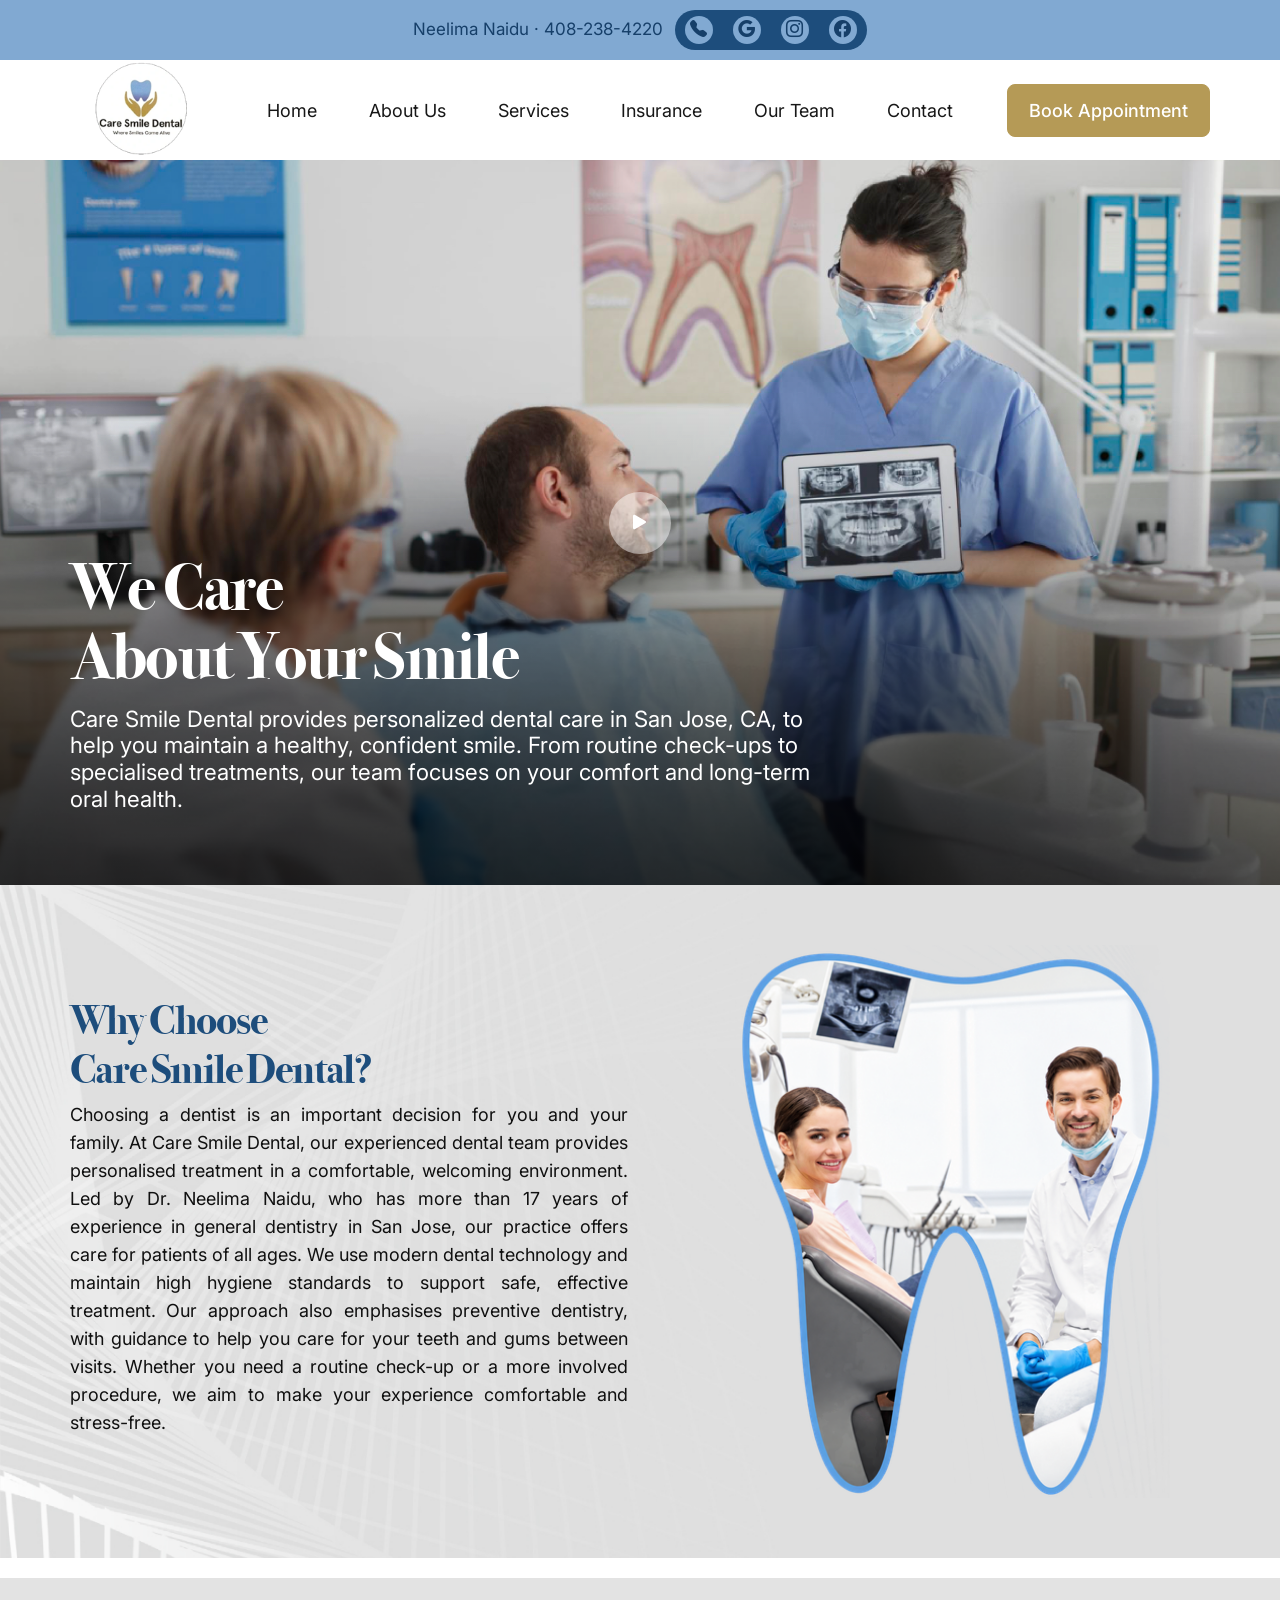
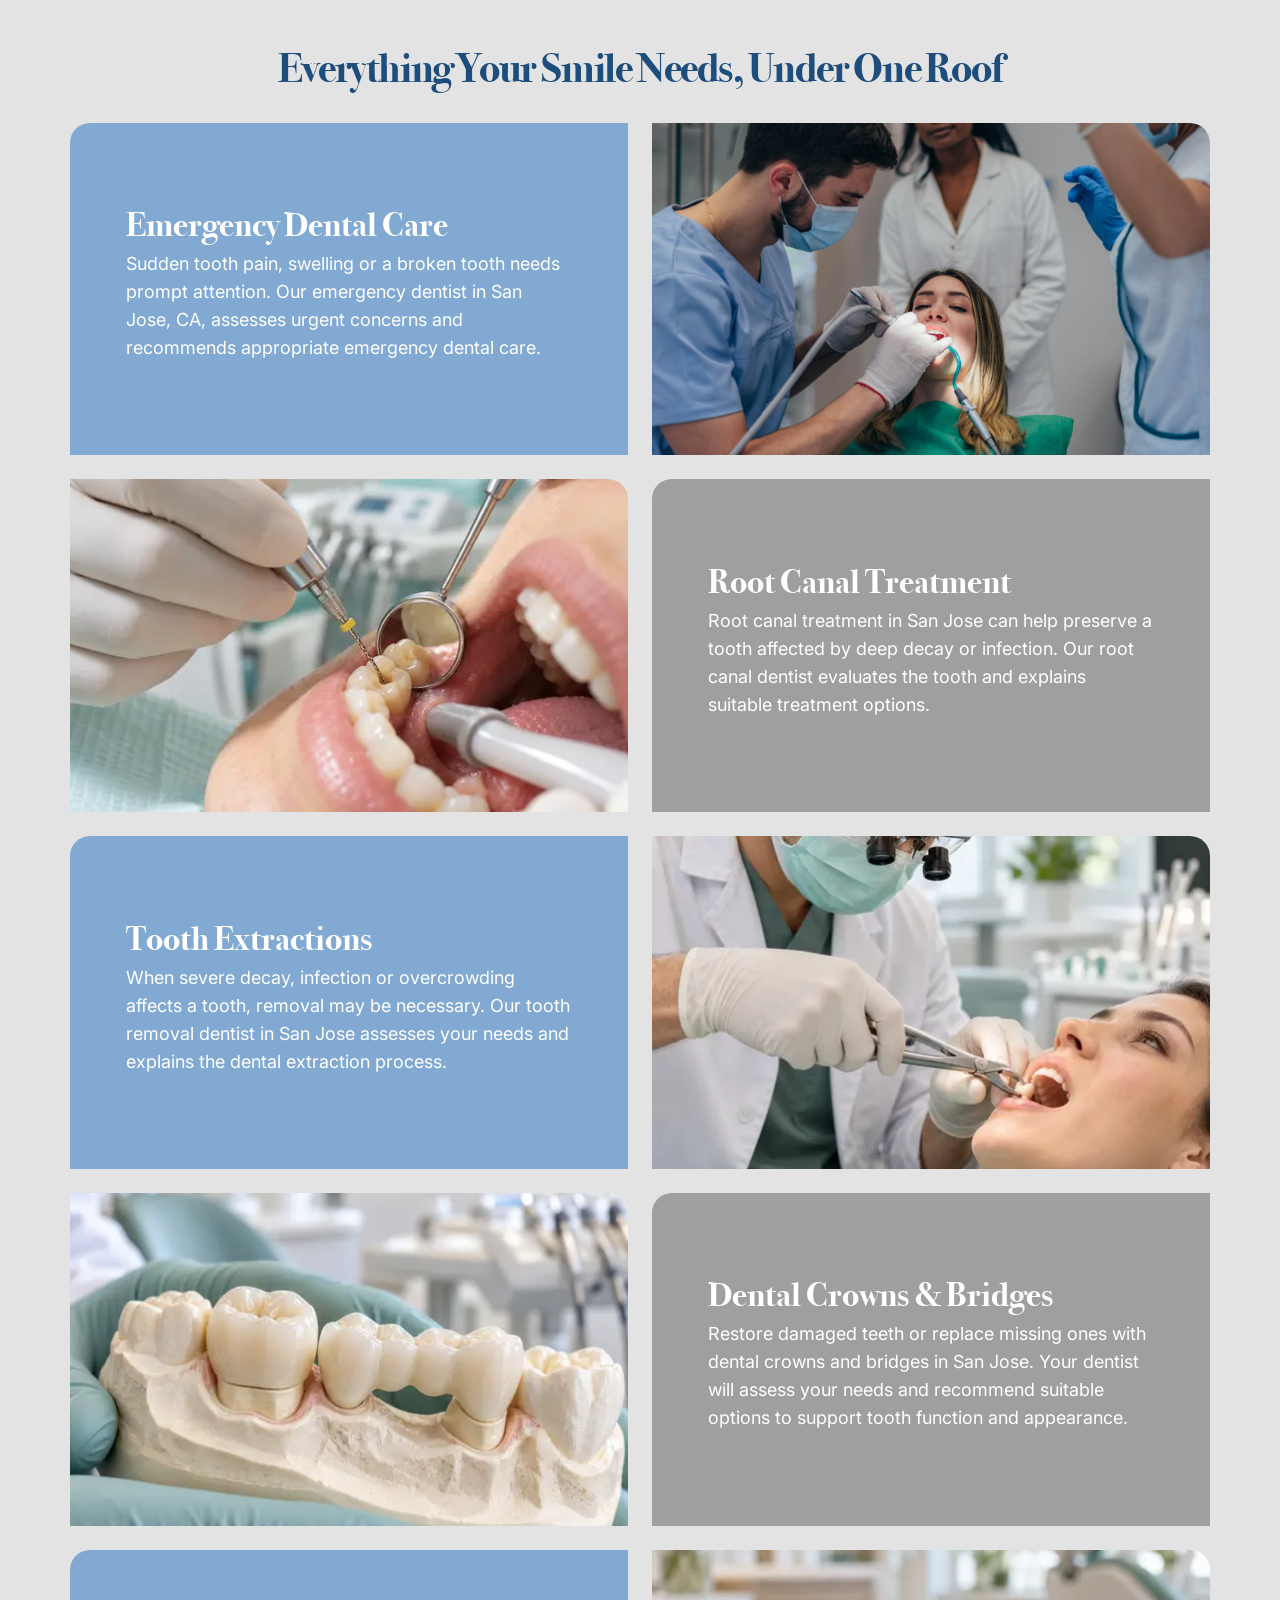
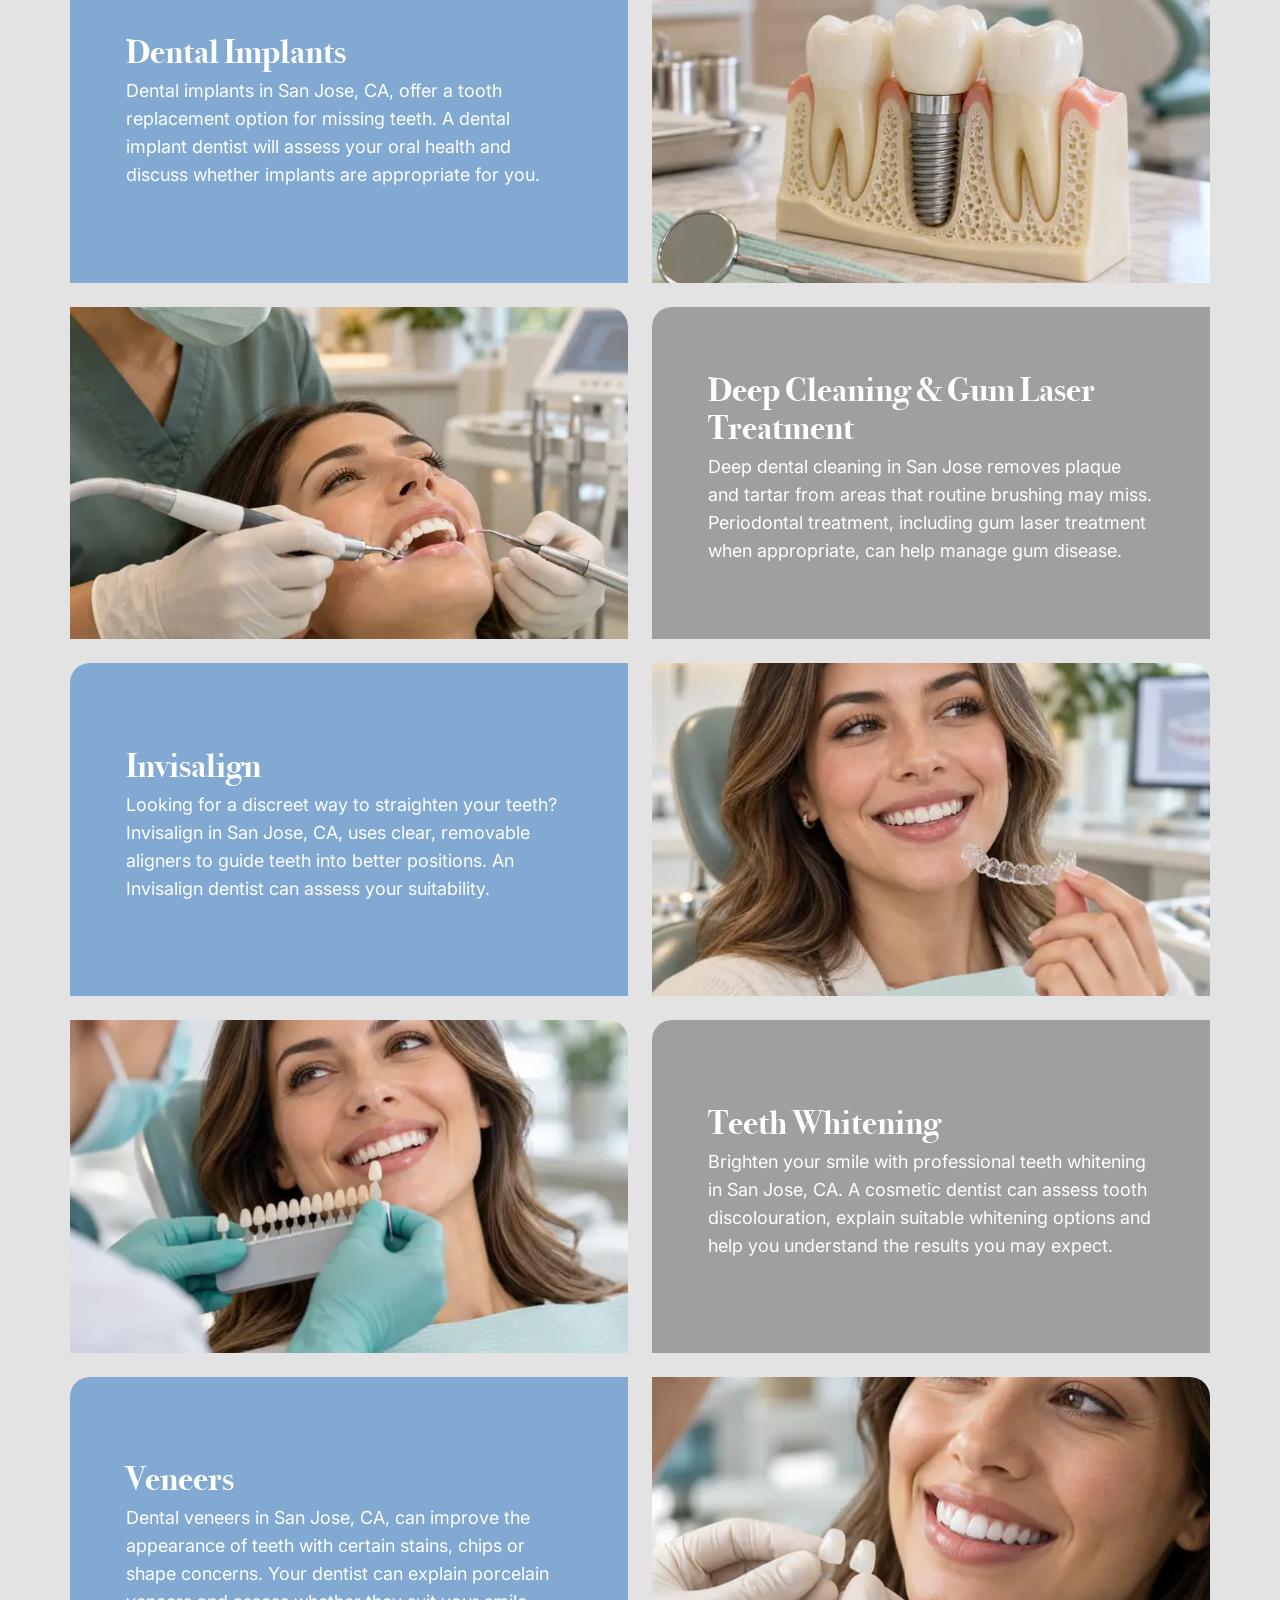
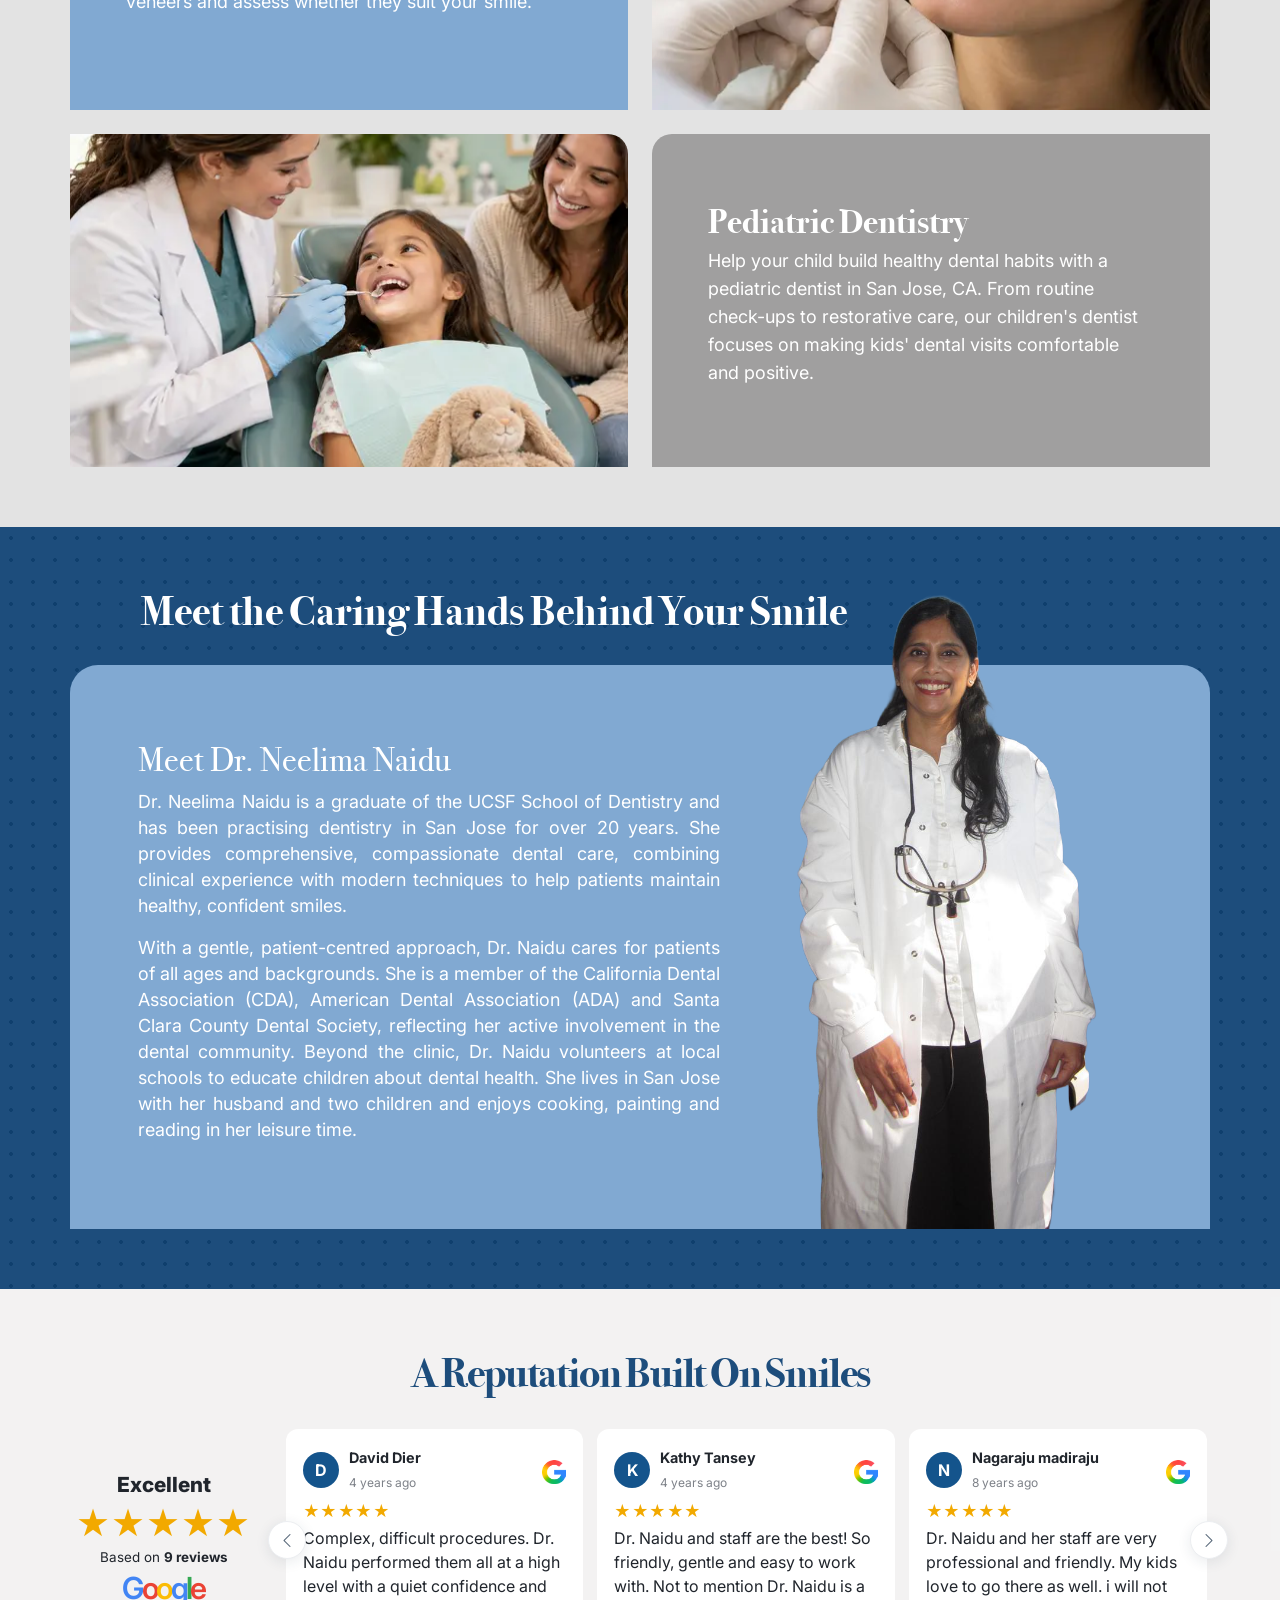
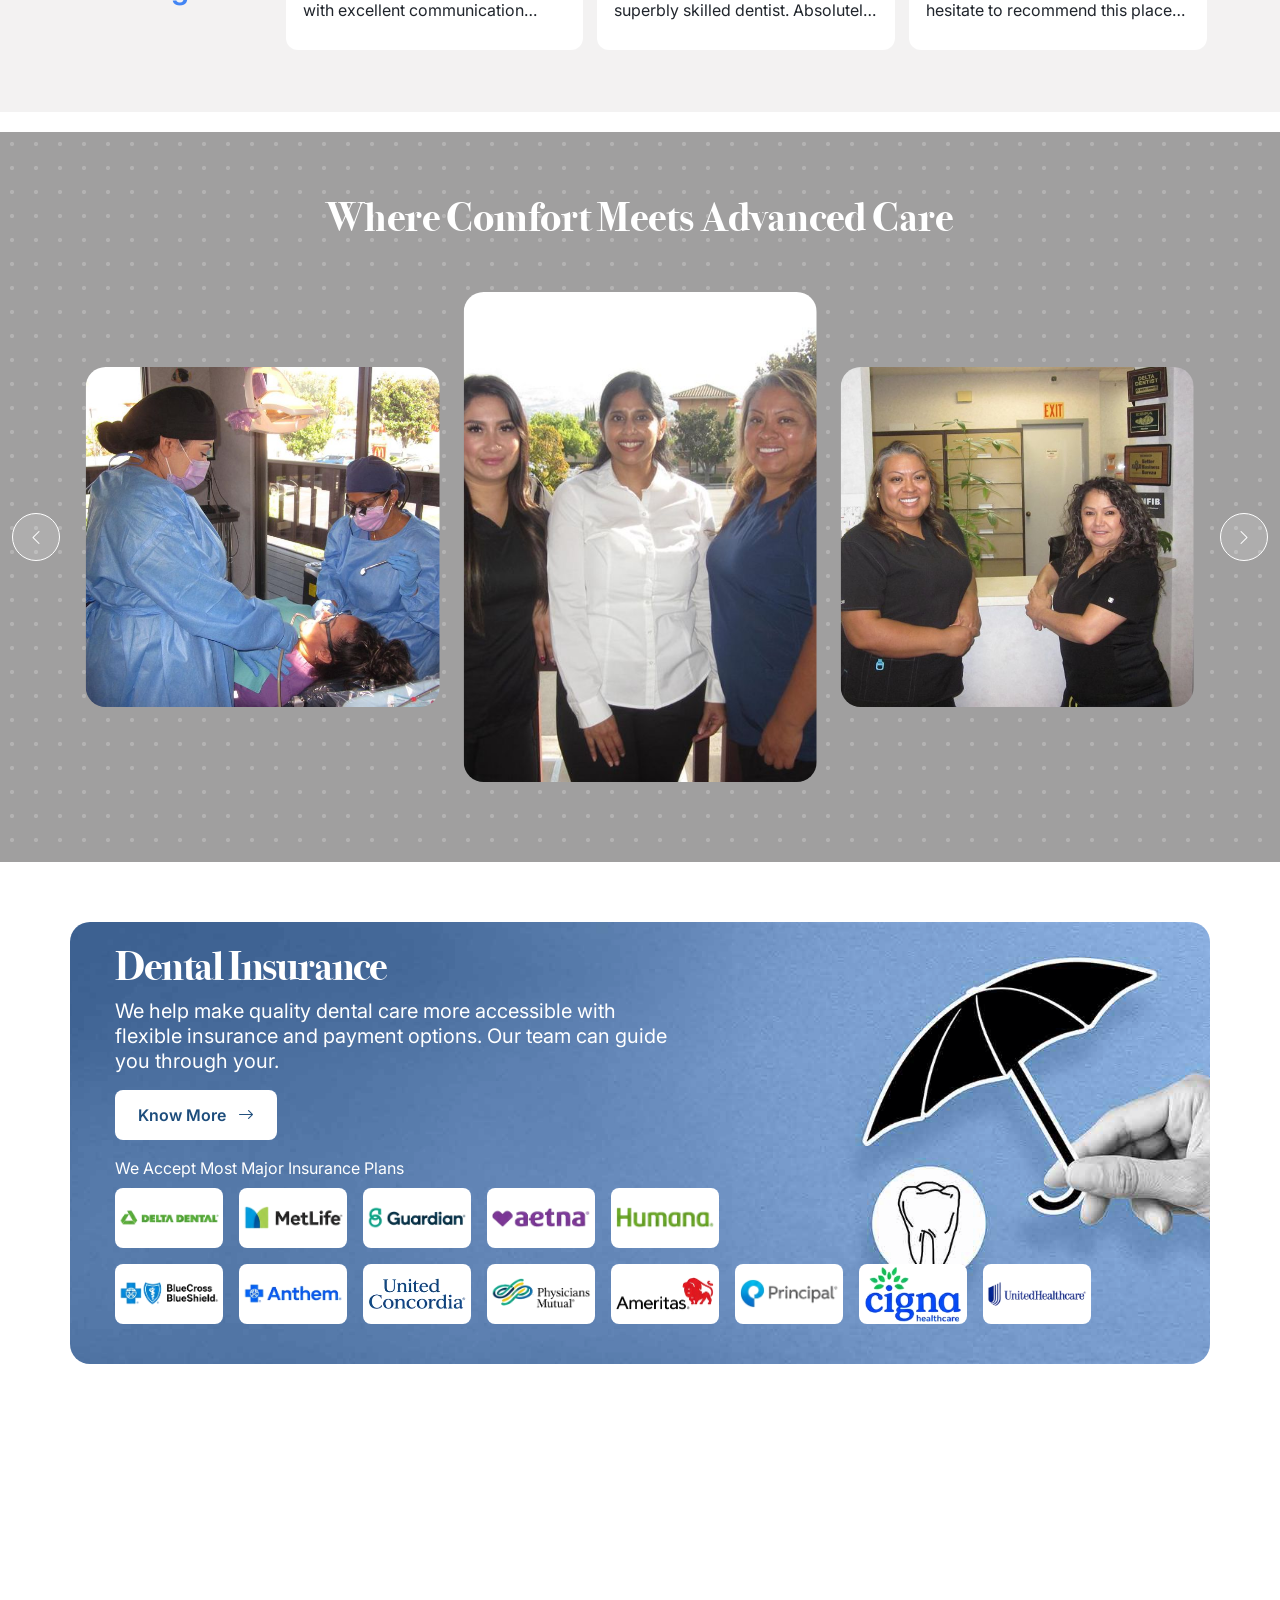
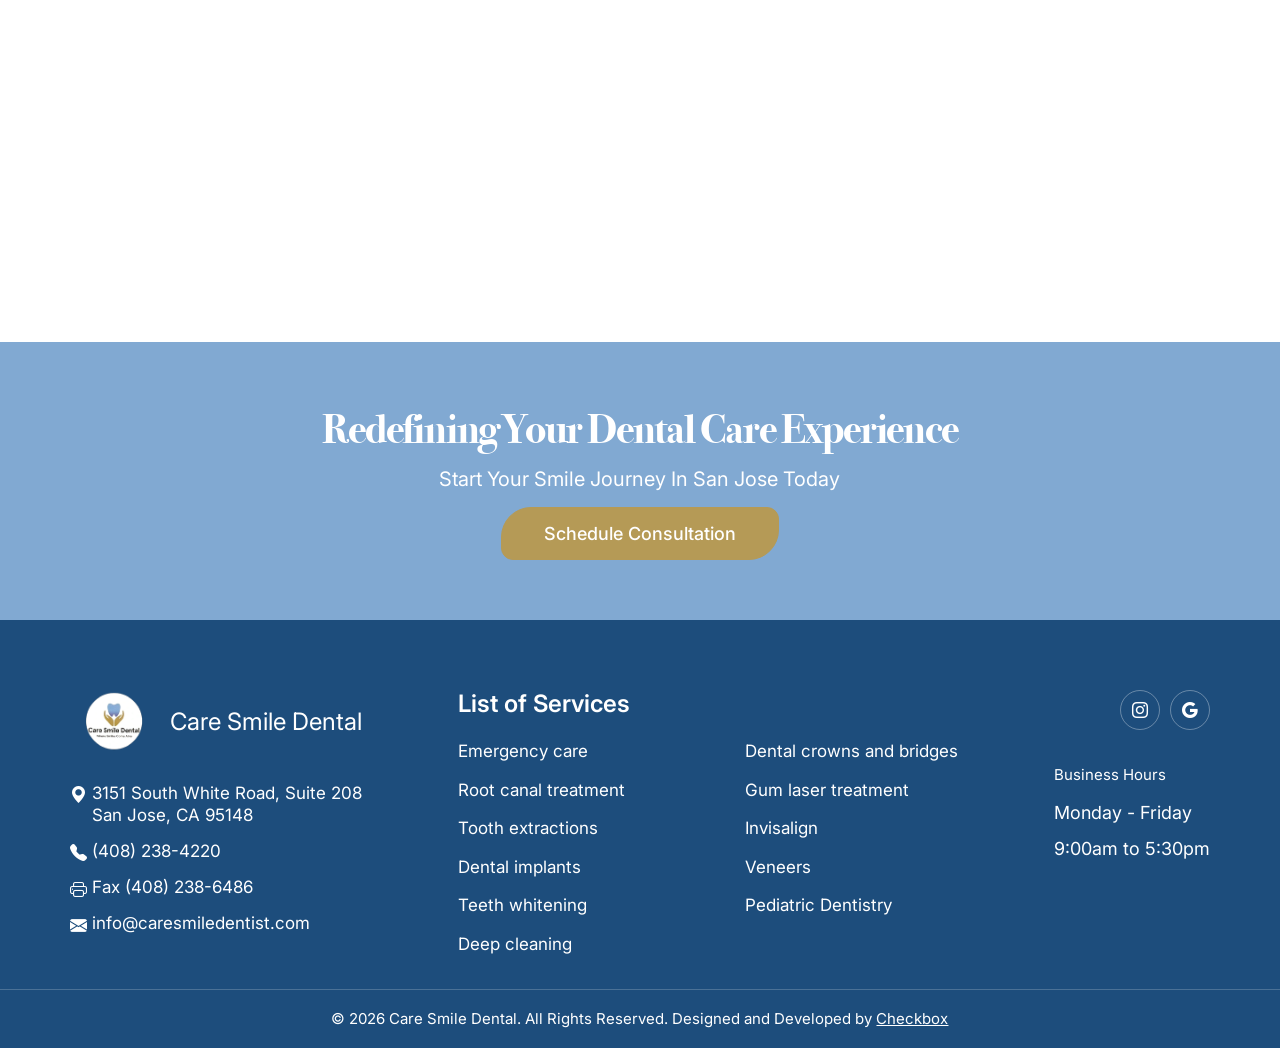
==== commit aea790d2: "doctor image added" ====
--- a/index.html
+++ b/index.html
@@ -444,14 +444,12 @@
             <p>
               With a gentle, patient-centred approach, Dr. Naidu cares for patients of all ages and backgrounds. She is
               a member of the California Dental Association (CDA), American Dental Association (ADA) and Santa Clara
-              County Dental Society, reflecting her active involvement in the dental community.
-            </p>
-            <p>
-              Beyond the clinic, Dr. Naidu volunteers at local schools to educate children about dental health. She
+              County Dental Society, reflecting her active involvement in the dental community. Beyond the clinic, Dr.
+              Naidu volunteers at local schools to educate children about dental health. She
               lives in San Jose with her husband and two children and enjoys cooking, painting and reading in her
               leisure time.
             </p>
-          </div><img class="team-img" src="assets/doctor.png" alt="Dr. Neelima Naidu, dentist at Care Smile Dental"
+          </div><img class="team-img" src="assets/doctor1.png" alt="Dr. Neelima Naidu, dentist at Care Smile Dental"
             loading="lazy">
         </div>
       </div>
--- a/main1.css
+++ b/main1.css
@@ -303,7 +303,7 @@
 
   .team-copy p {
       font-size: 18px;
-      line-height: 32px;
+      line-height: 26px;
       text-align: justify;
   }
 
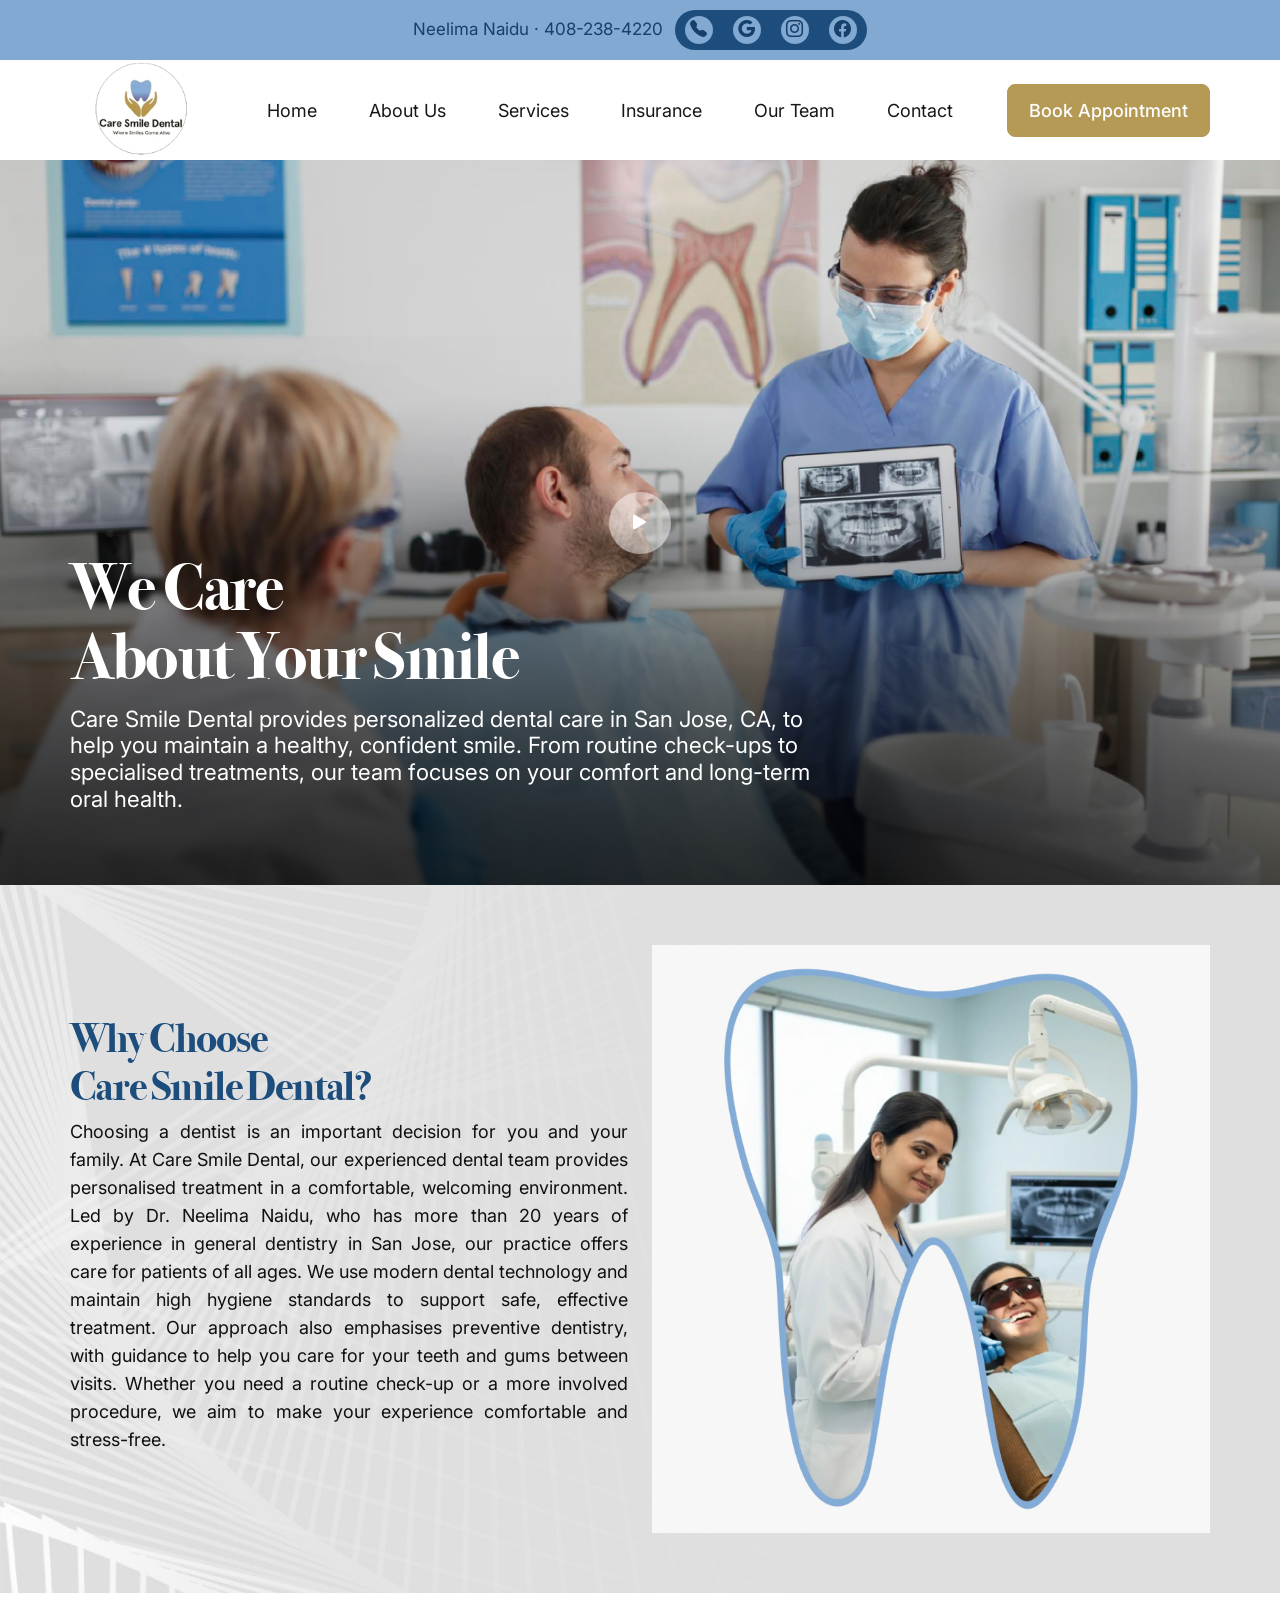
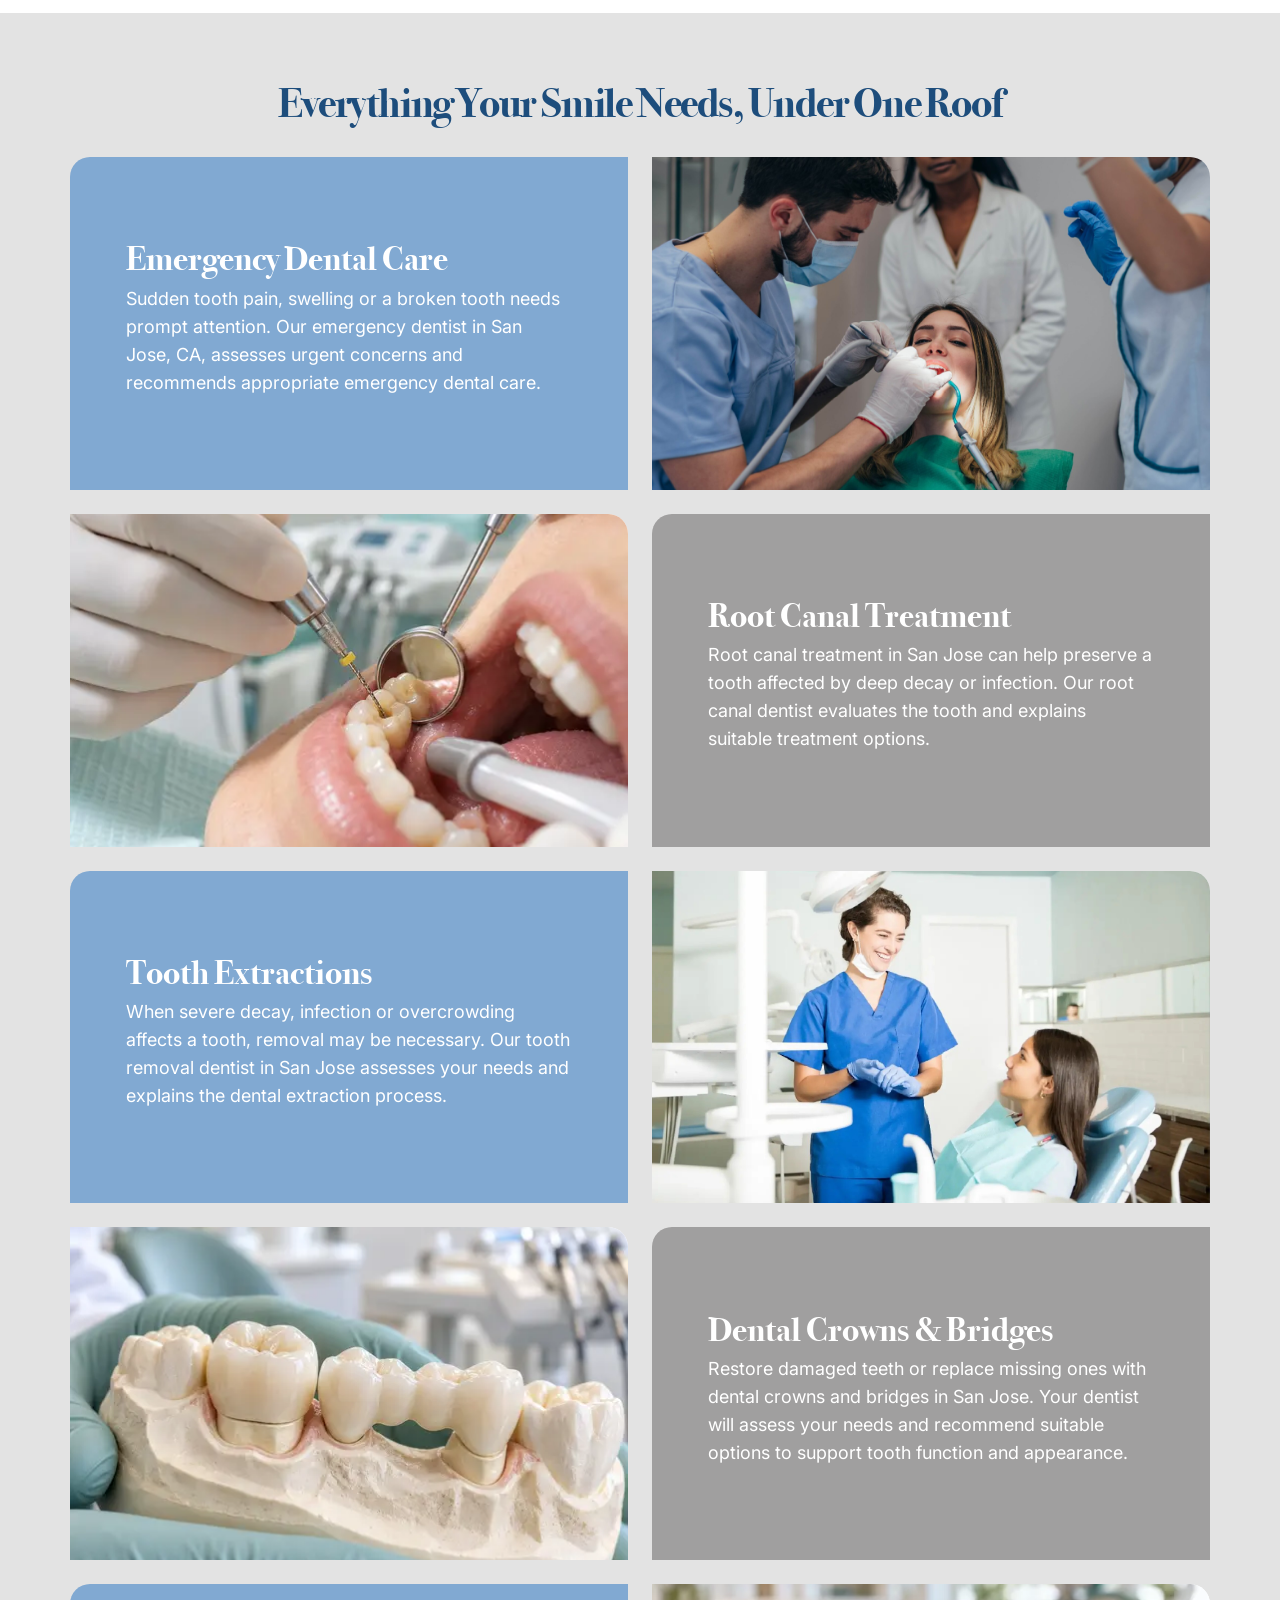
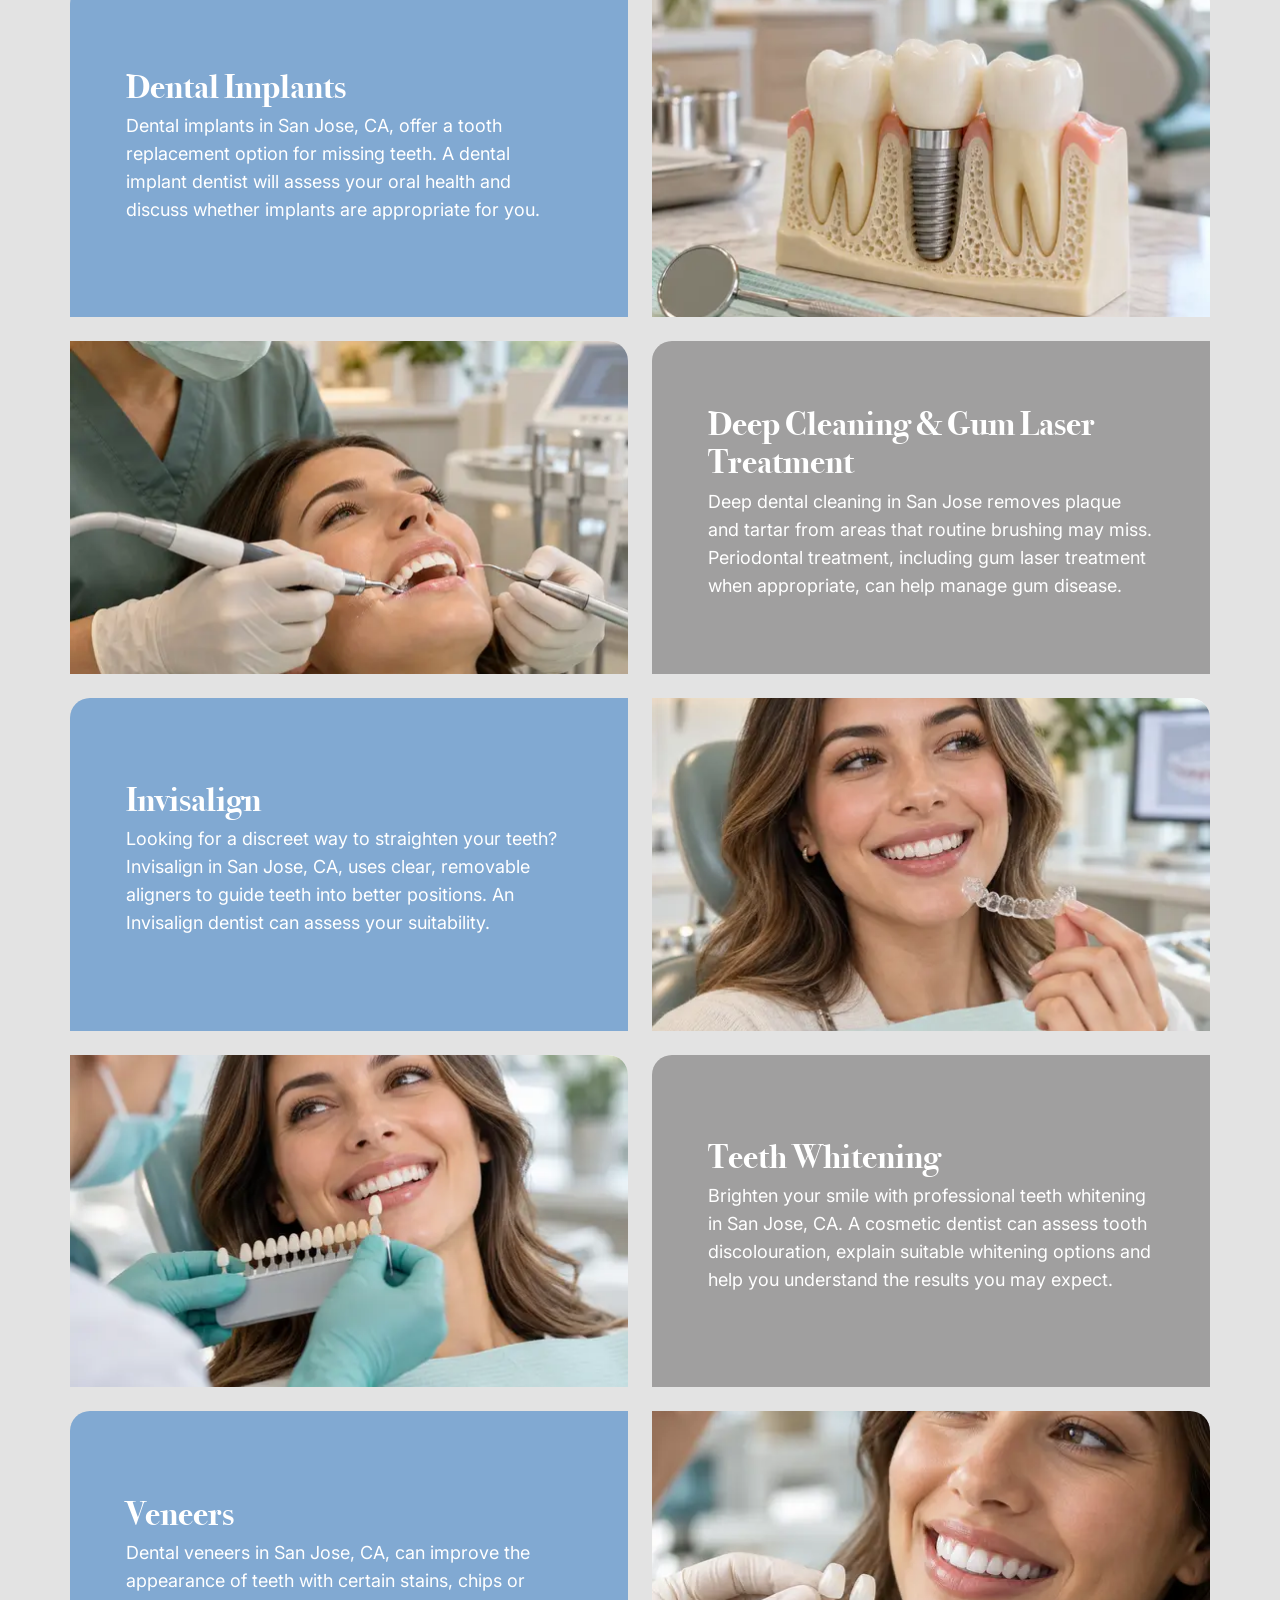
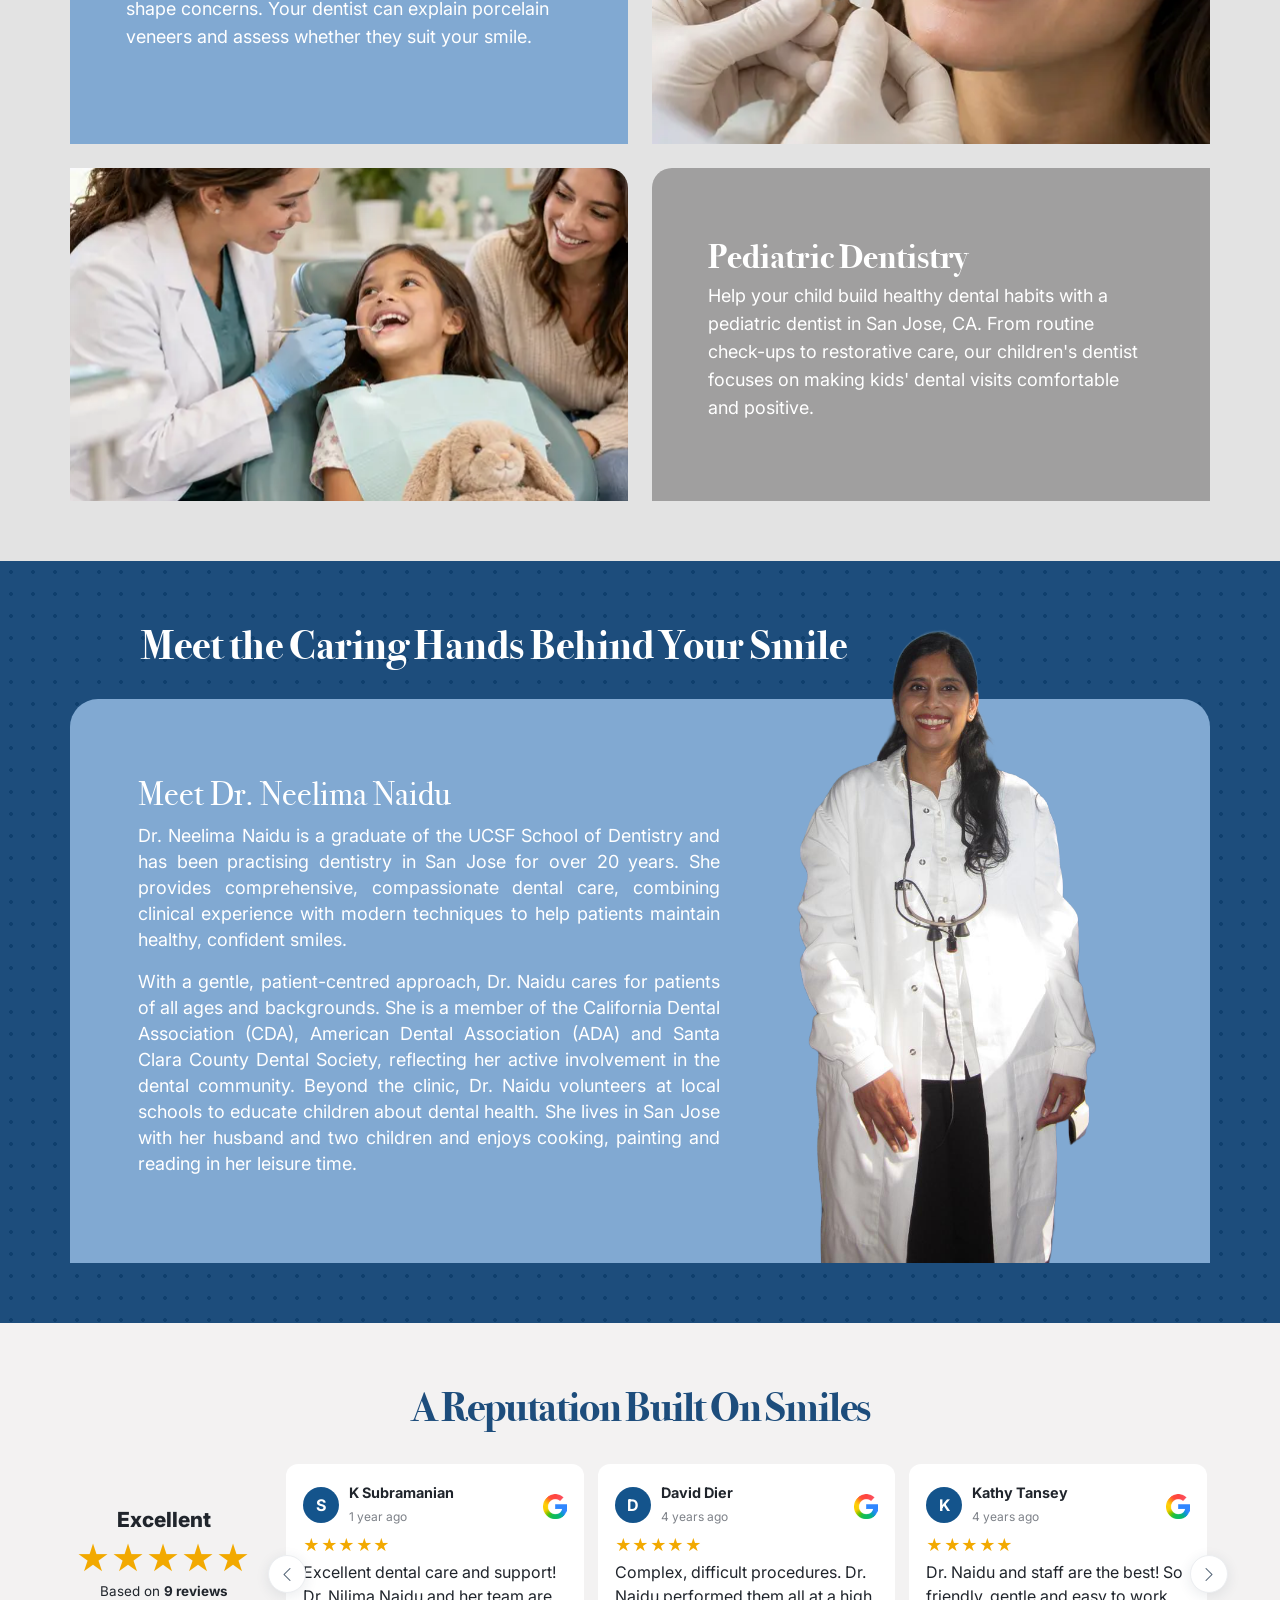
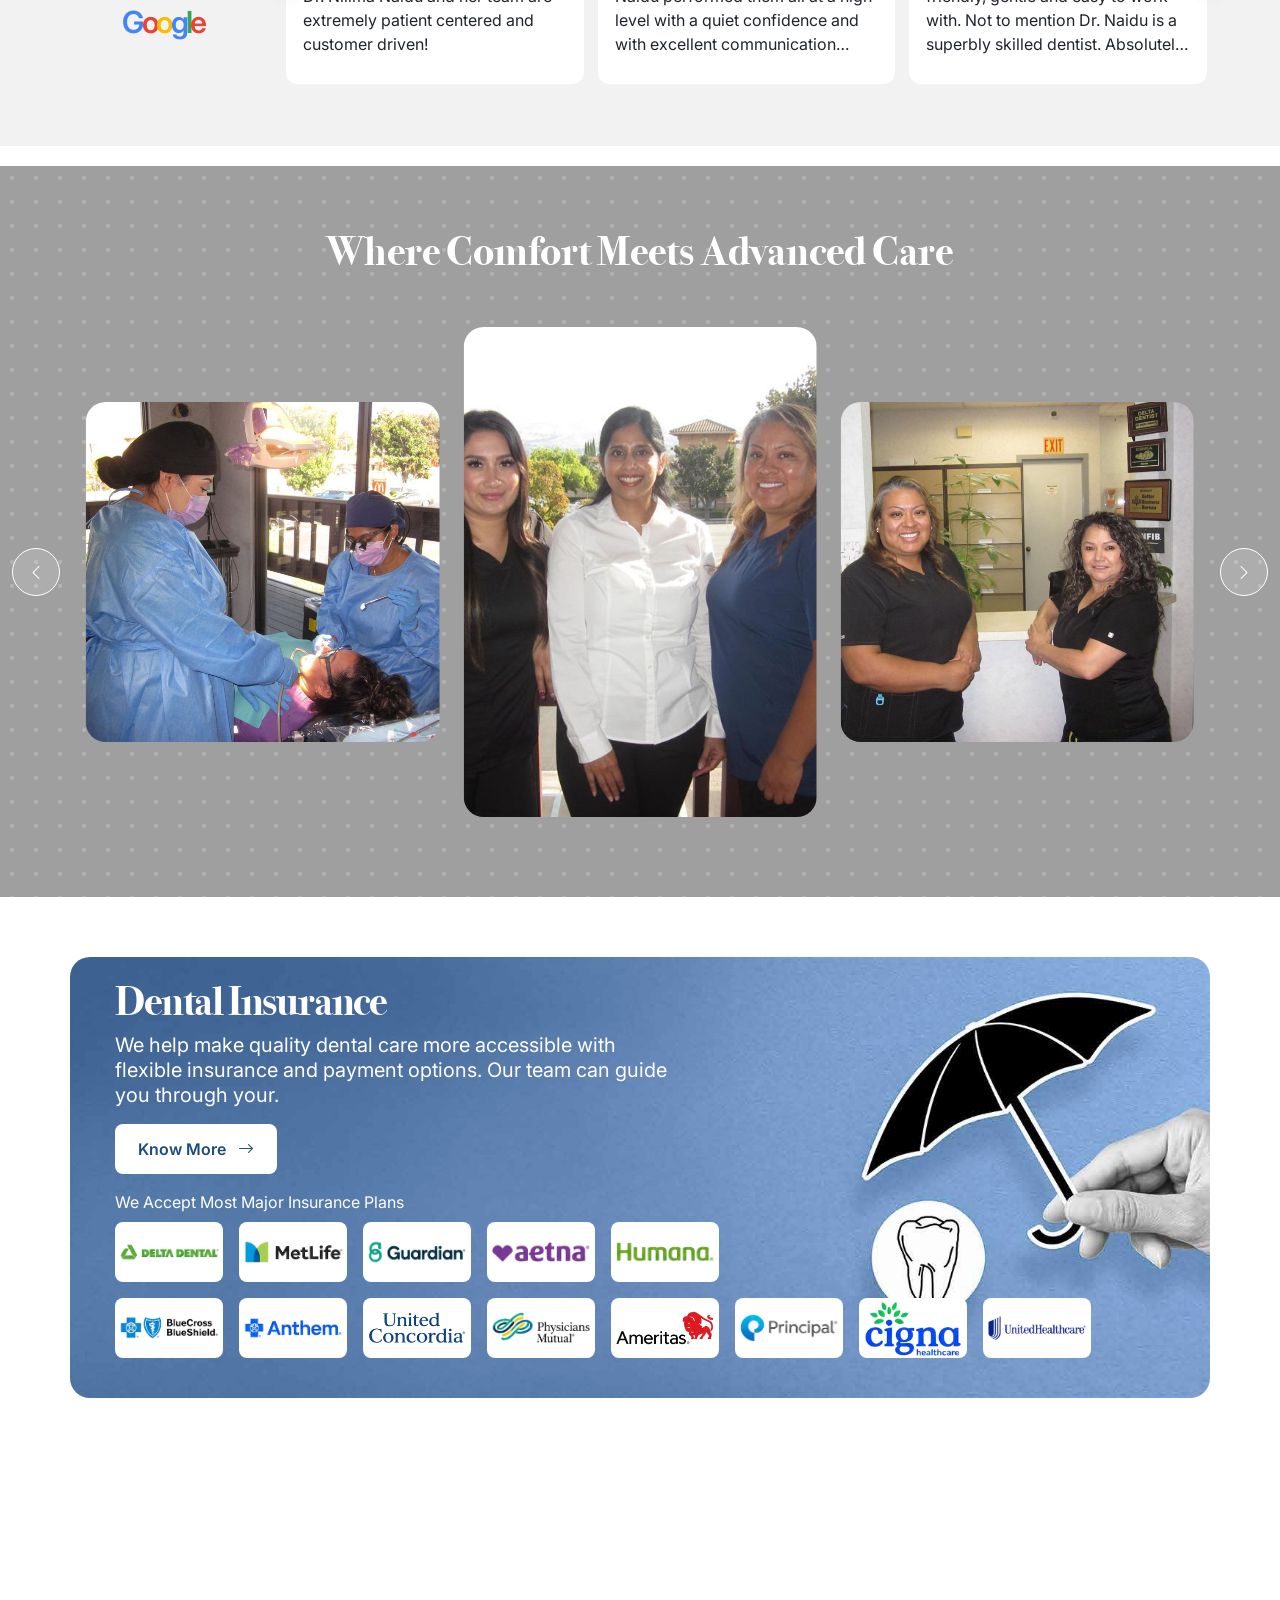
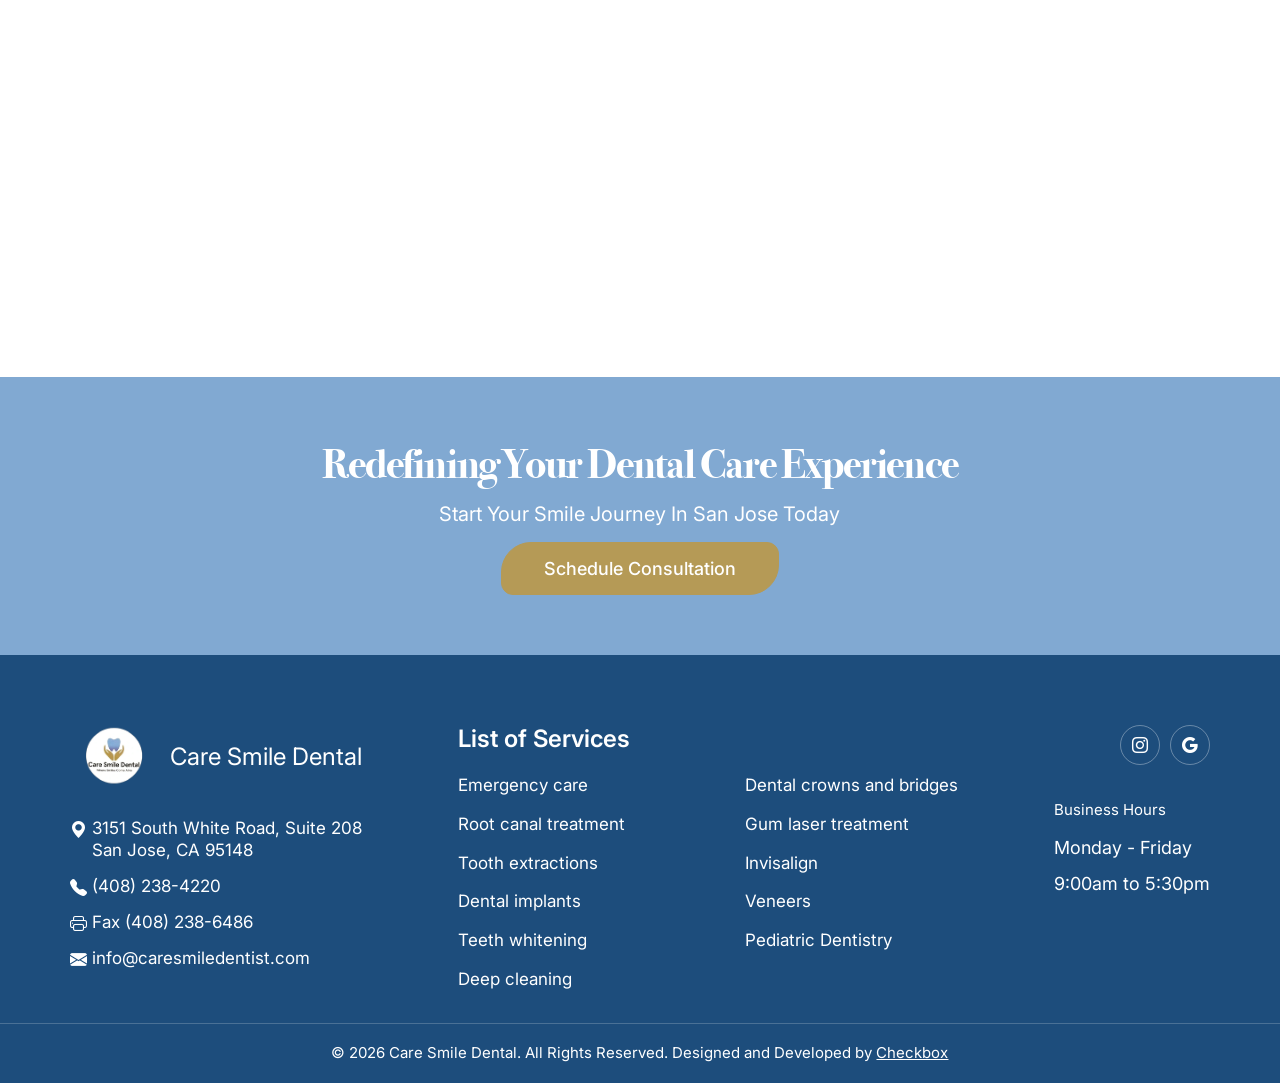
==== commit 8edf9f85: "Updated images and fixed image display issues" ====
--- a/index.html
+++ b/index.html
@@ -212,7 +212,7 @@
               <h2>Why Choose <br>Care Smile Dental?</h2>
               <p class="mt-2">Choosing a dentist is an important decision for you and your family. At Care Smile Dental,
                 our experienced dental team provides personalised treatment in a comfortable, welcoming environment. Led
-                by Dr. Neelima Naidu, who has more than 17 years of experience in general dentistry in San Jose, our
+                by Dr. Neelima Naidu, who has more than 20 years of experience in general dentistry in San Jose, our
                 practice offers care for patients of all ages. We use modern dental technology and maintain high hygiene
                 standards to support safe, effective treatment. Our approach also emphasises preventive dentistry, with
                 guidance to help you care for your teeth and gums between visits. Whether you need a routine check-up or
@@ -220,7 +220,7 @@
               </p>
             </div>
           </div>
-          <div class="col-lg-6"><img class="tooth-portrait w-100" src="./assets/inner-imgages/about-us.png"
+          <div class="col-lg-6"><img class="tooth-portrait w-100" src="assets/new-about-us.jpeg"
               alt="Smiling patient and dentist at Care Smile Dental, shown in a tooth-shaped frame" loading="lazy">
           </div>
         </div>
@@ -284,7 +284,7 @@
               </div>
               <div class="col-12 col-md-6 ">
                 <div class="service-tile service-visual service-img1">
-                  <img class="service-photo" src="assets/inner-imgages/services3.webp"
+                  <img class="service-photo" src="assets/inner-imgages/Tooth-Extractionimage.jpeg"
                     alt="Dentist gently extracting a tooth with forceps" loading="lazy">
                 </div>
               </div>
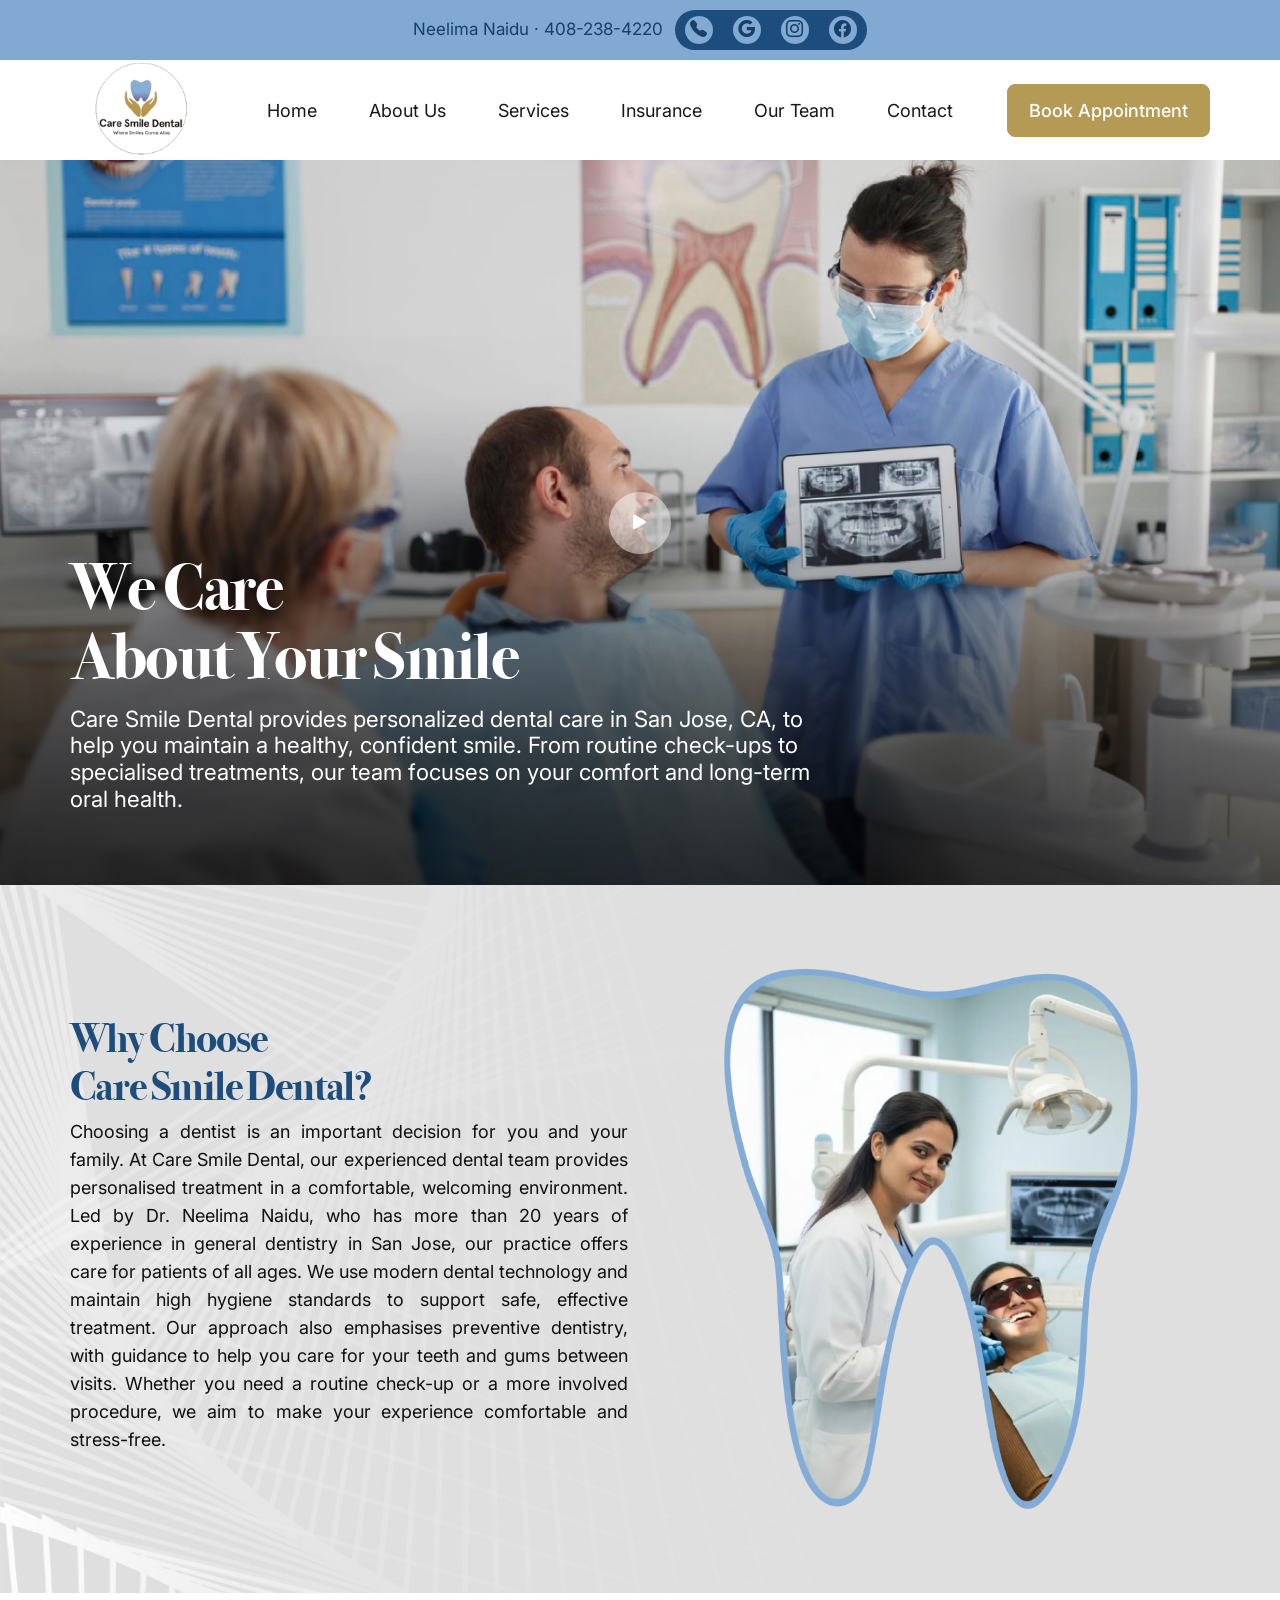
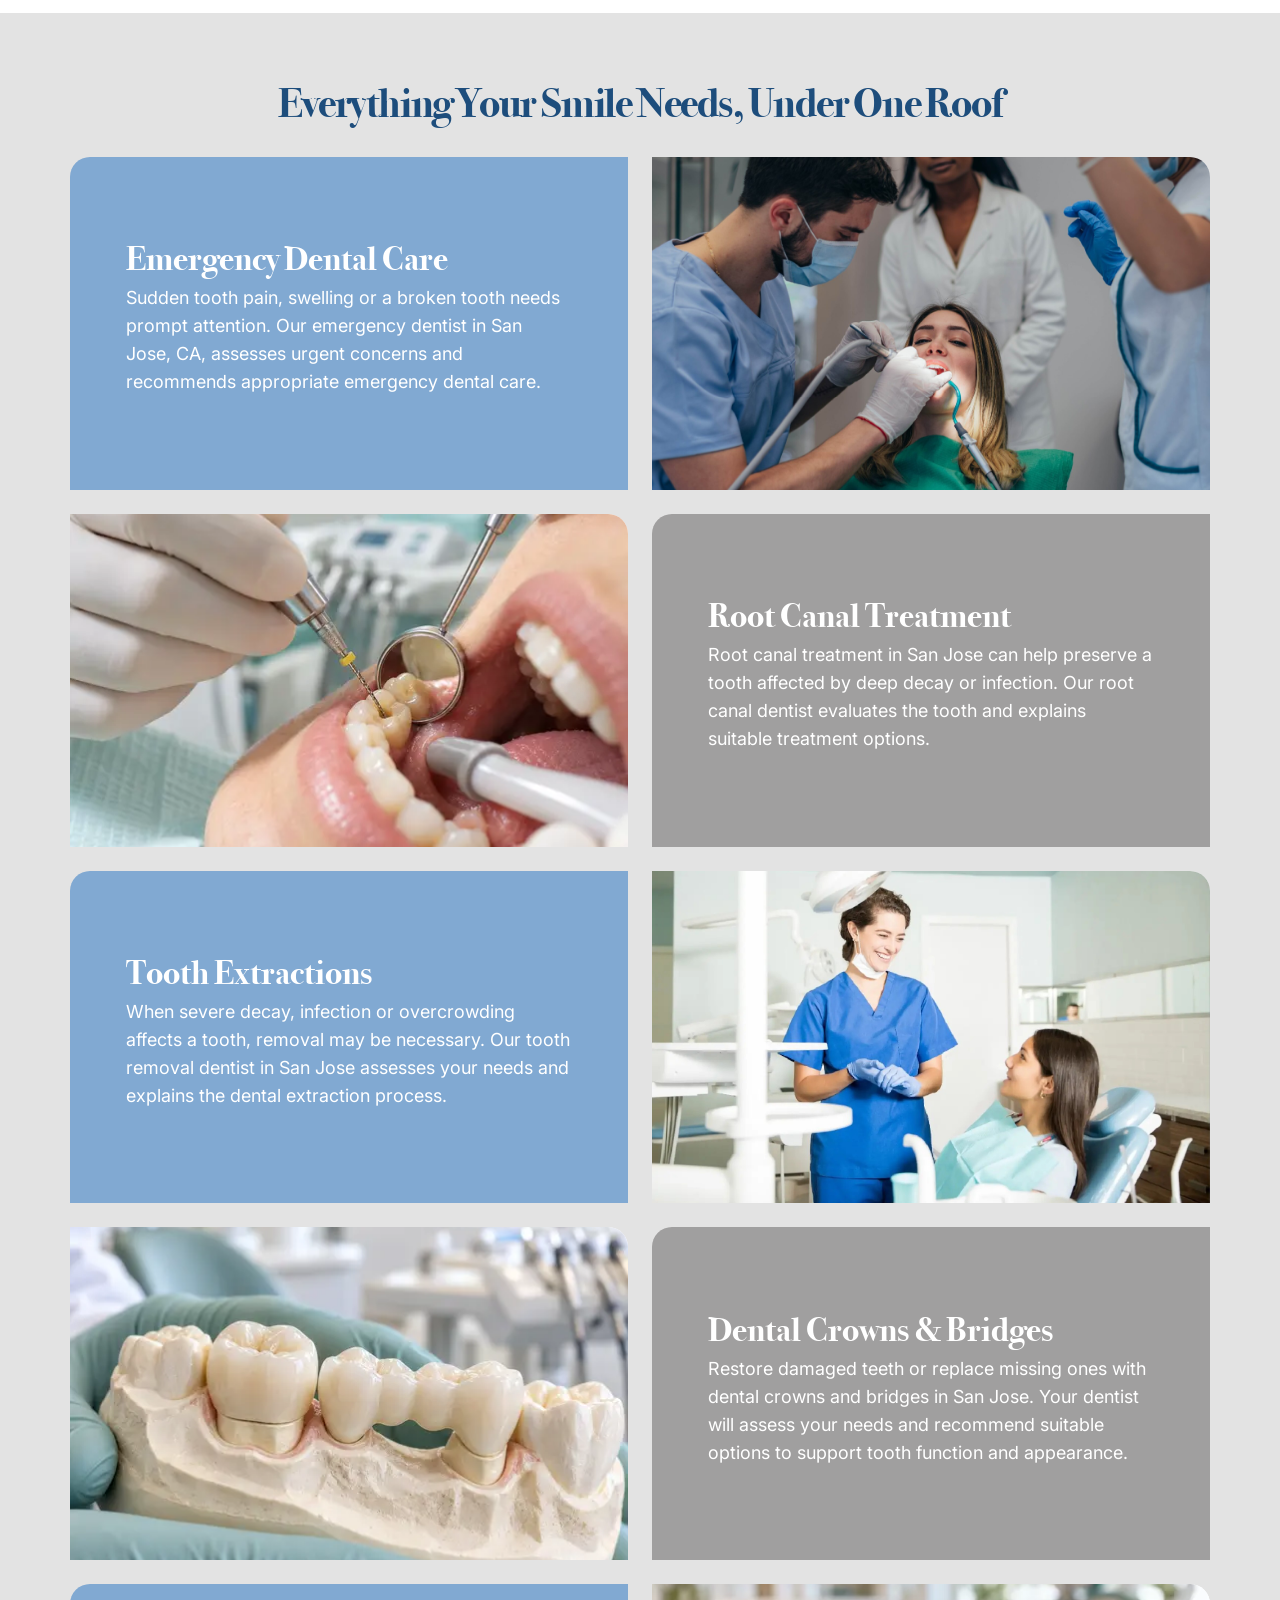
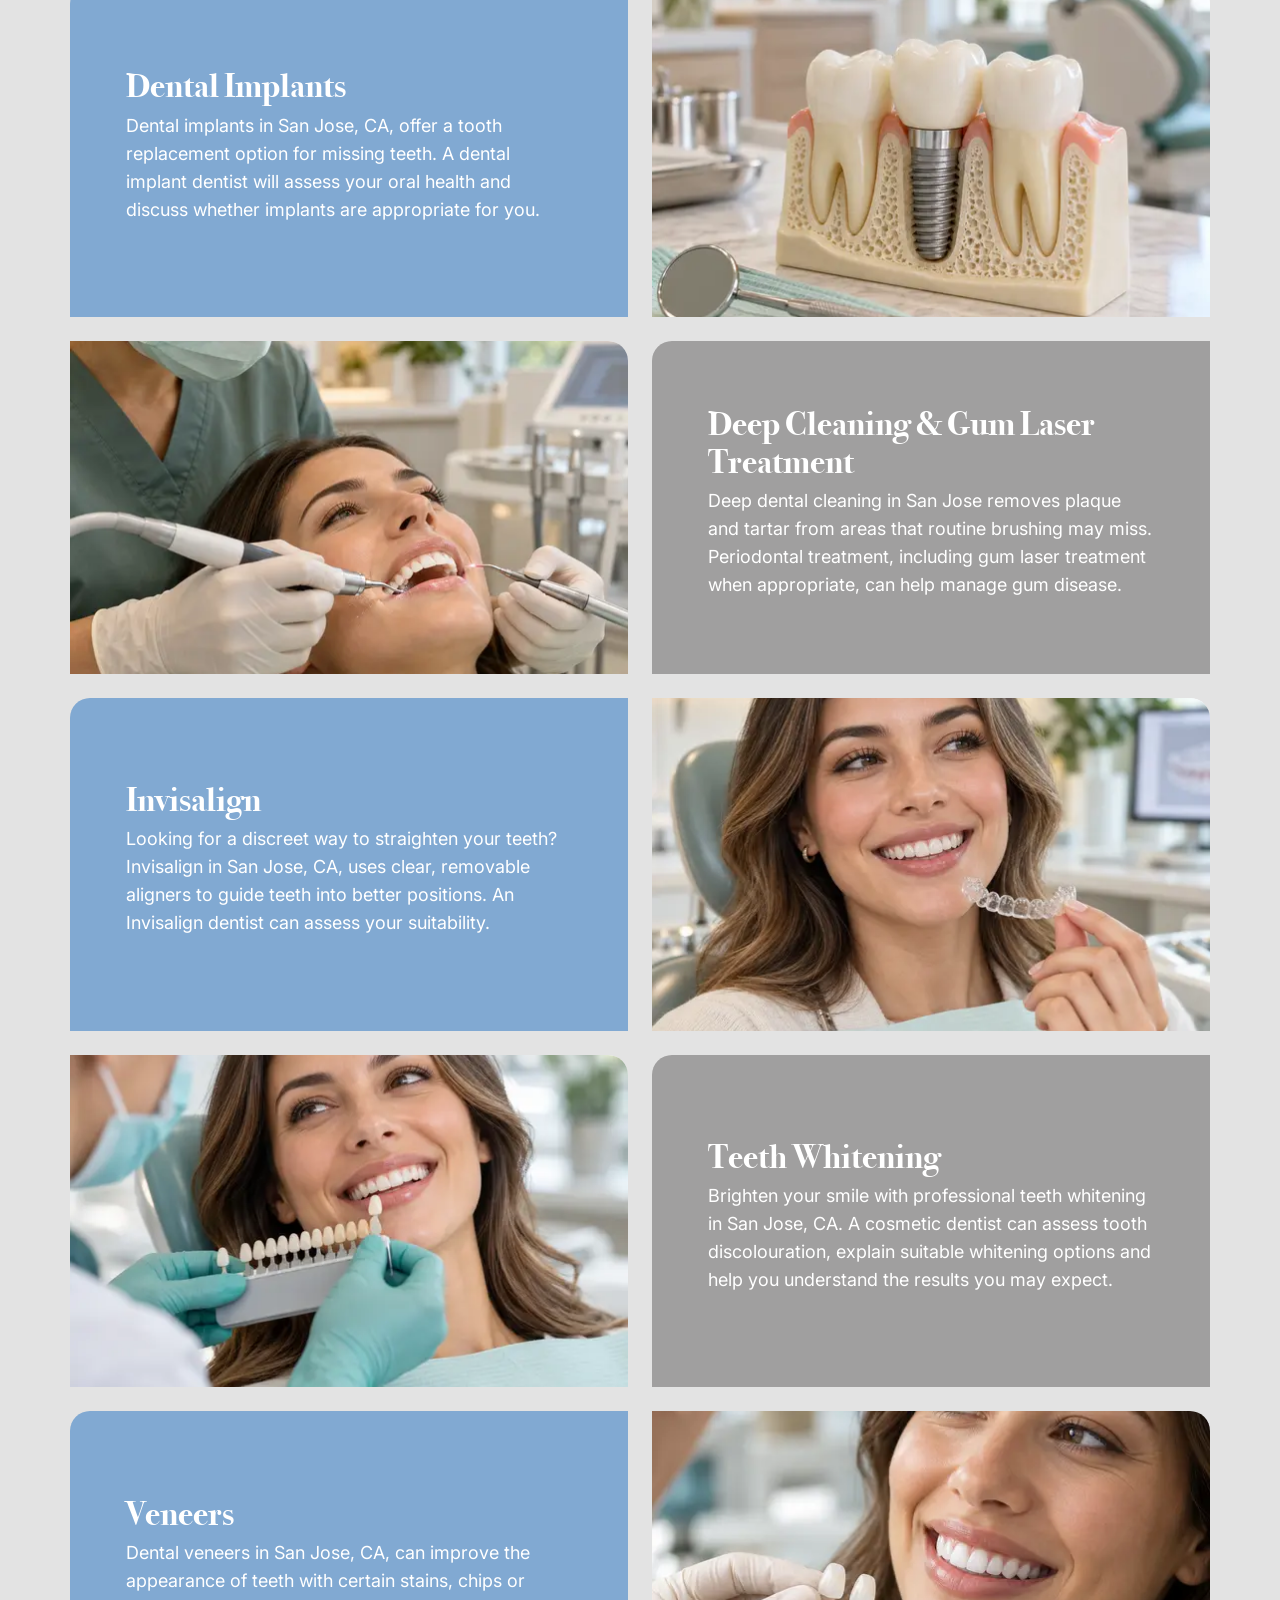
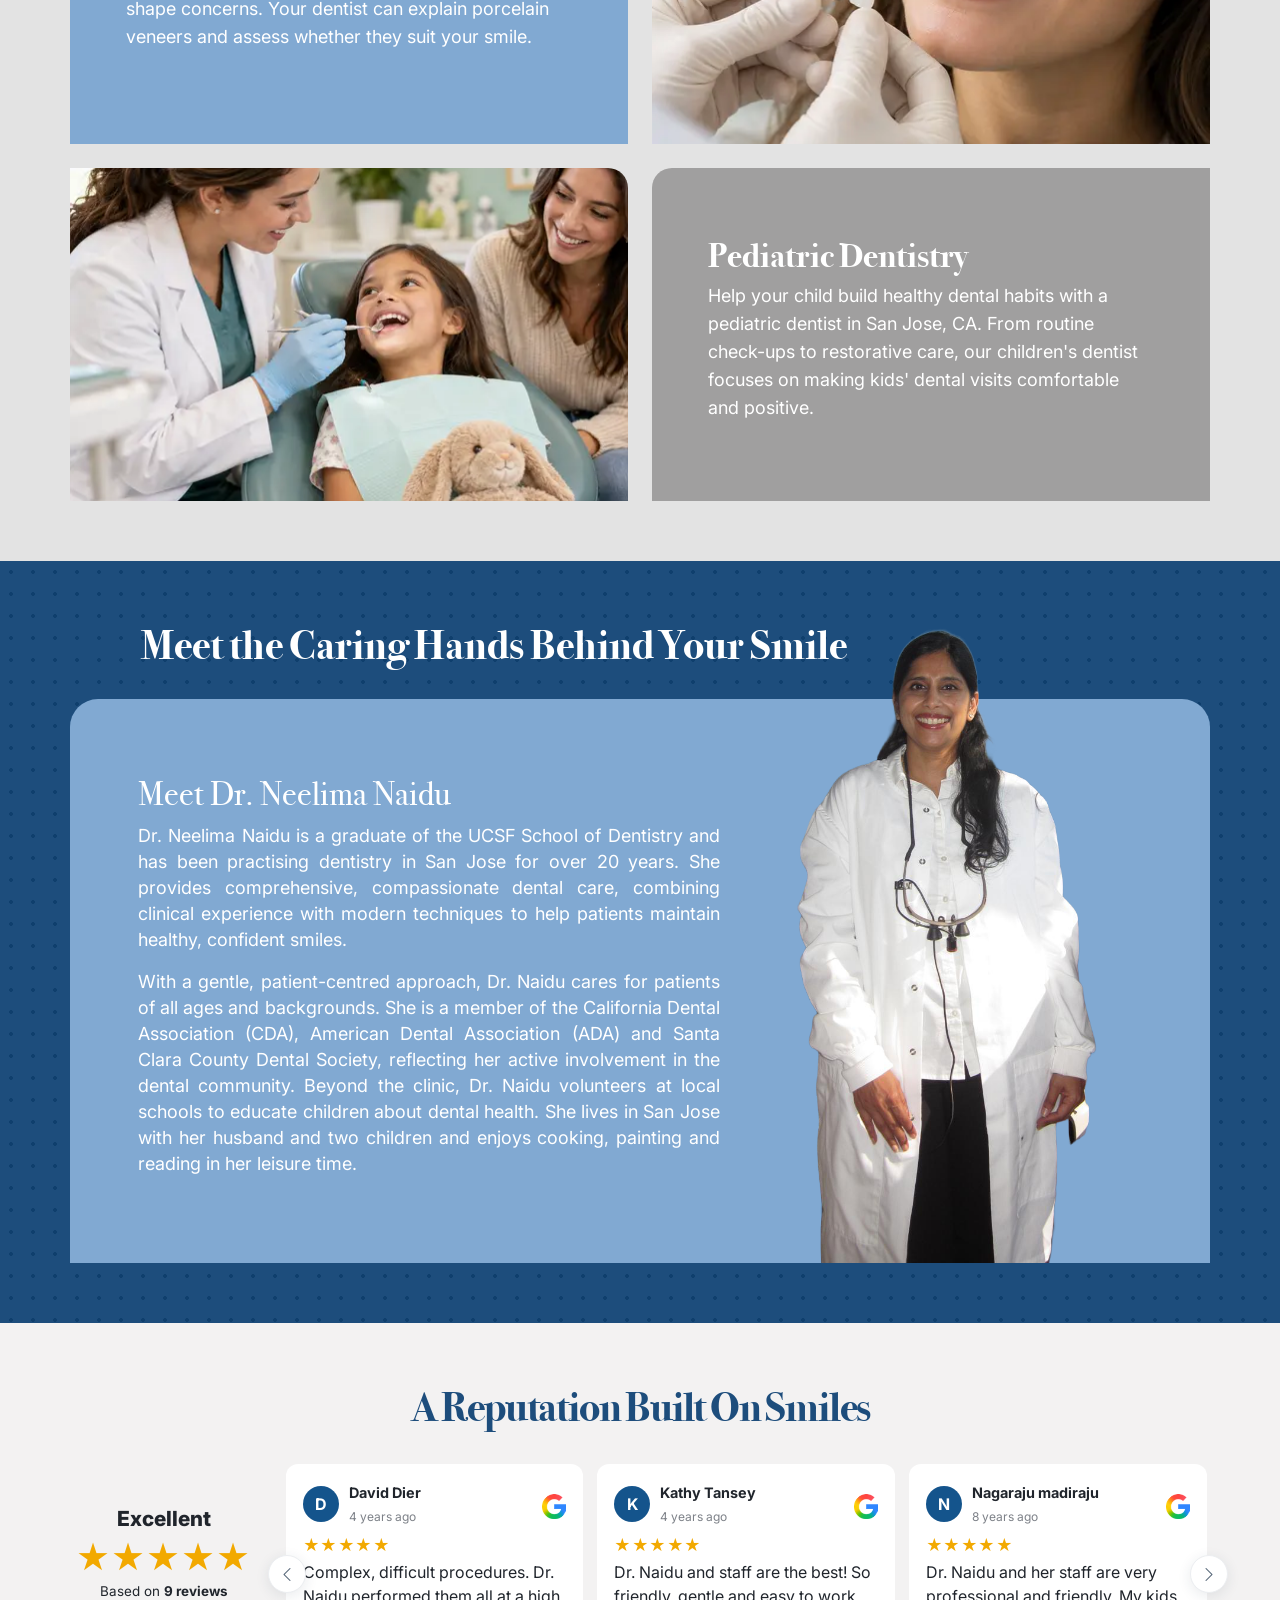
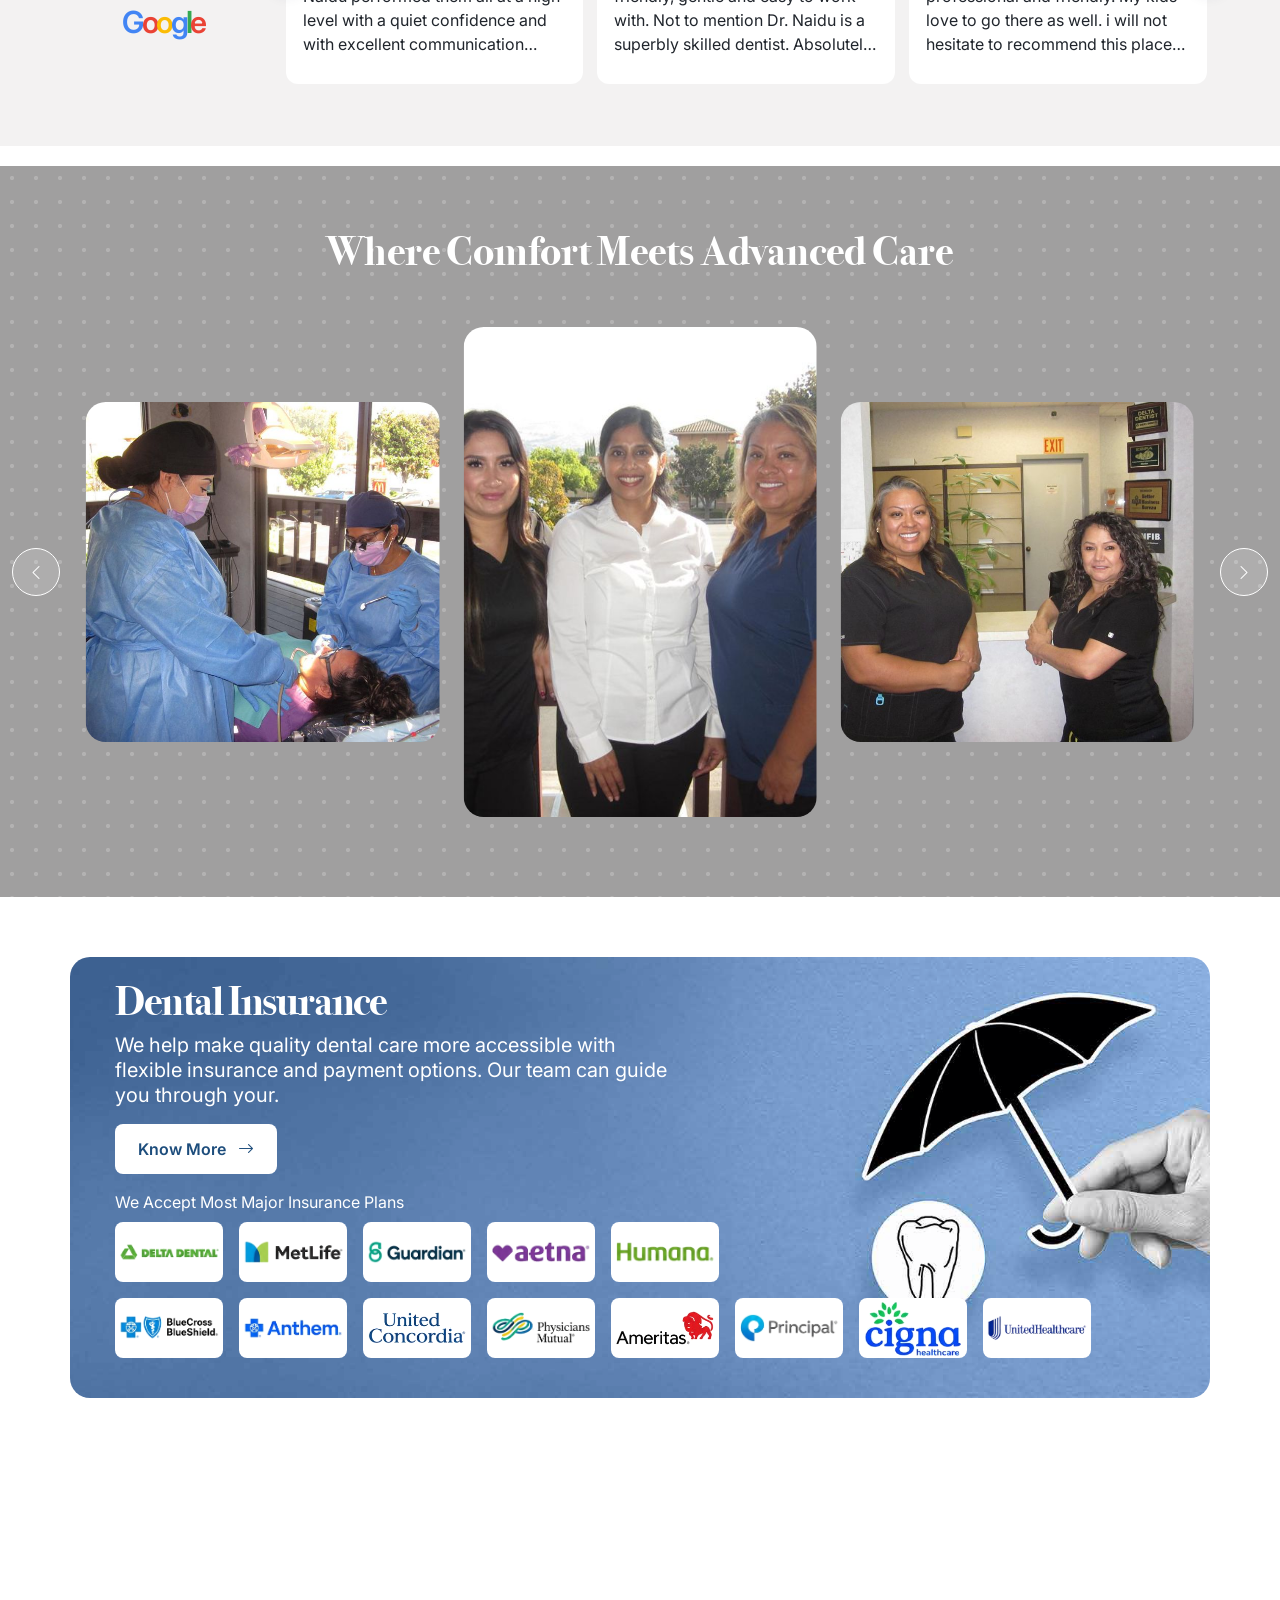
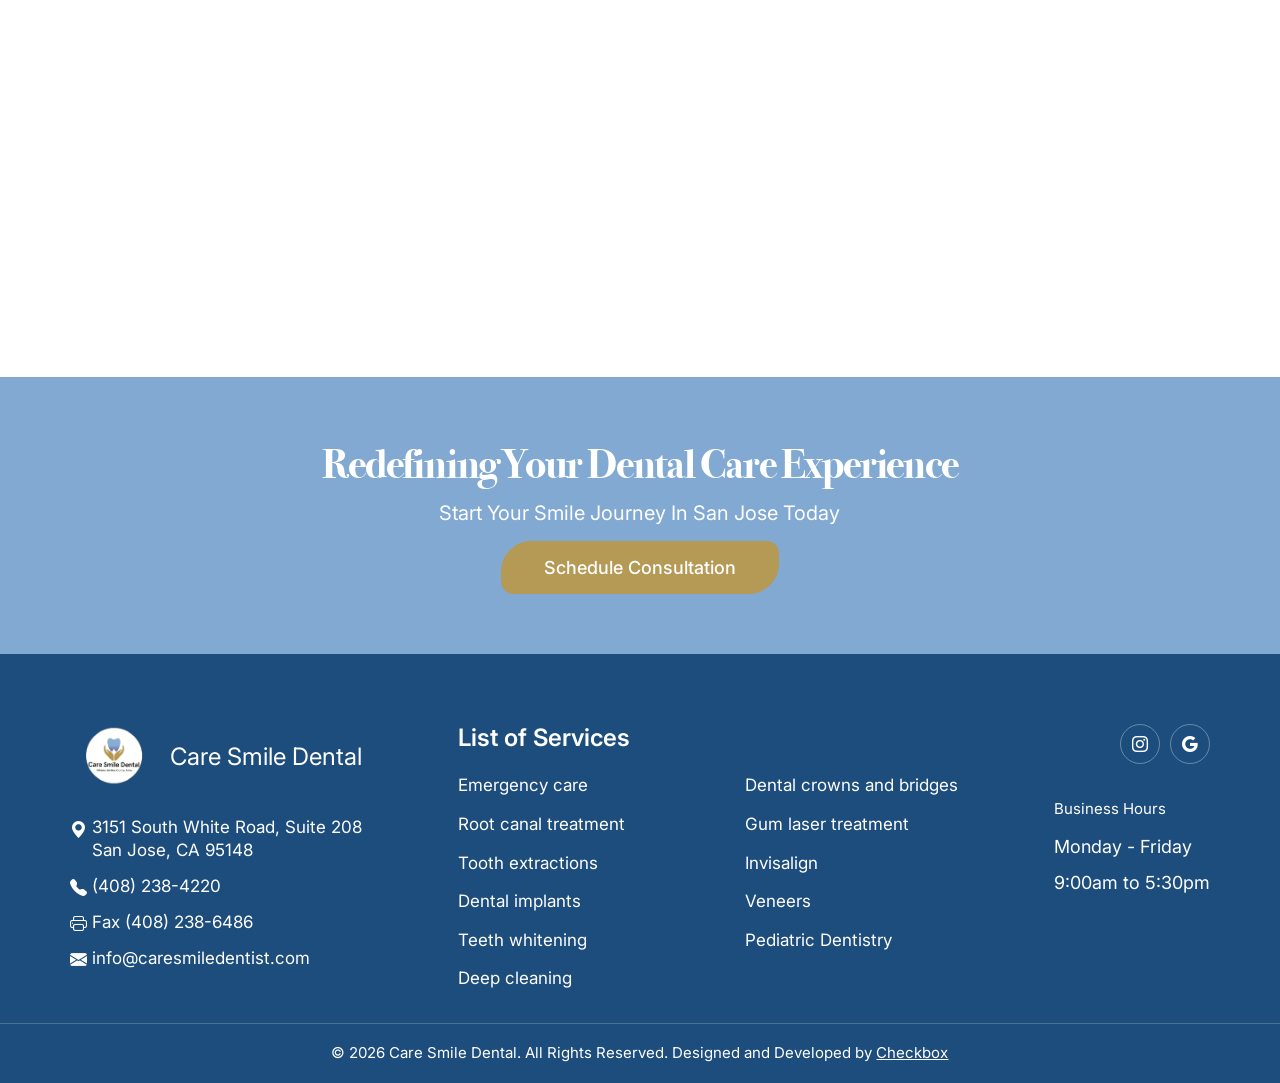
==== commit 6ff2d27e: "Updated the images in the Why Choose section." ====
--- a/index.html
+++ b/index.html
@@ -2,35 +2,32 @@
 <html lang="en">
 
 <head>
-  <meta charset="utf-8">
-  <meta name="viewport" content="width=device-width, initial-scale=1">
-  <meta name="theme-color" content="#1c4e7e">
-  <title>Care Smile Dental | Family &amp; Cosmetic Dentist in San Jose, CA</title>
-  <meta name="description"
-    content="Care Smile Dental in San Jose, CA offers gentle, personalized care for the whole family: emergency dentistry, root canals, implants, crowns, Invisalign, teeth whitening and pediatric dentistry. Call 408-238-4220.">
-  <meta name="keywords"
-    content="dentist San Jose, Care Smile Dental, family dentist, emergency dentist San Jose, root canal treatment, tooth extraction, dental crowns and bridges, dental implants, deep cleaning, gum laser treatment, Invisalign, teeth whitening, veneers, pediatric dentist, Dr. Neelima Naidu">
-  <meta name="author" content="Care Smile Dental">
-  <meta name="robots" content="index, follow">
-  <!-- Link previews (Facebook, WhatsApp, LinkedIn, X) -->
-  <meta property="og:type" content="website">
-  <meta property="og:site_name" content="Care Smile Dental">
-  <meta property="og:title" content="Care Smile Dental | Family &amp; Cosmetic Dentist in San Jose, CA">
-  <meta property="og:description"
-    content="Gentle, personalized dental care for the whole family in San Jose. Call 408-238-4220 to book.">
-  <meta property="og:image" content="assets/hero.png">
-  <meta name="twitter:card" content="summary_large_image">
-  <link rel="icon" type="image/png" href="assets/logo.png">
-  <link rel="apple-touch-icon" href="assets/logo.png">
-  <link href="https://cdn.jsdelivr.net/npm/bootstrap@5.3.3/dist/css/bootstrap.min.css" rel="stylesheet">
-  <link href="https://cdn.jsdelivr.net/npm/bootstrap-icons@1.13.1/font/bootstrap-icons.min.css" rel="stylesheet">
-  <link href="main.css" rel="stylesheet">
-  <link href="main1.css" rel="stylesheet">
+    <meta charset="utf-8">
+    <meta name="viewport" content="width=device-width, initial-scale=1">
+    <meta name="theme-color" content="#1c4e7e">
+    <title>Care Smile Dental | Family &amp; Cosmetic Dentist in San Jose, CA</title>
+    <meta name="description" content="Care Smile Dental in San Jose, CA offers gentle, personalized care for the whole family: emergency dentistry, root canals, implants, crowns, Invisalign, teeth whitening and pediatric dentistry. Call 408-238-4220.">
+    <meta name="keywords" content="dentist San Jose, Care Smile Dental, family dentist, emergency dentist San Jose, root canal treatment, tooth extraction, dental crowns and bridges, dental implants, deep cleaning, gum laser treatment, Invisalign, teeth whitening, veneers, pediatric dentist, Dr. Neelima Naidu">
+    <meta name="author" content="Care Smile Dental">
+    <meta name="robots" content="index, follow">
+    <!-- Link previews (Facebook, WhatsApp, LinkedIn, X) -->
+    <meta property="og:type" content="website">
+    <meta property="og:site_name" content="Care Smile Dental">
+    <meta property="og:title" content="Care Smile Dental | Family &amp; Cosmetic Dentist in San Jose, CA">
+    <meta property="og:description" content="Gentle, personalized dental care for the whole family in San Jose. Call 408-238-4220 to book.">
+    <meta property="og:image" content="assets/hero.png">
+    <meta name="twitter:card" content="summary_large_image">
+    <link rel="icon" type="image/png" href="assets/logo.png">
+    <link rel="apple-touch-icon" href="assets/logo.png">
+    <link href="https://cdn.jsdelivr.net/npm/bootstrap@5.3.3/dist/css/bootstrap.min.css" rel="stylesheet">
+    <link href="https://cdn.jsdelivr.net/npm/bootstrap-icons@1.13.1/font/bootstrap-icons.min.css" rel="stylesheet">
+    <link href="main.css" rel="stylesheet">
+    <link href="main1.css" rel="stylesheet">
 </head>
 
 <body>
-  <div class="topbar">
-    <div class="container d-flex align-items-center justify-content-center gap-3"><a href="tel:+14082384220">Neelima
+    <div class="topbar">
+        <div class="container d-flex align-items-center justify-content-center gap-3"><a href="tel:+14082384220">Neelima
         Naidu
         · 408-238-4220</a><span class="socials">
         <a aria-label="Call Care Smile Dental" href="tel:+14082384220"><i class="bi bi-telephone-fill"
@@ -43,93 +40,80 @@
           target="_blank"><i class="bi bi-instagram"></i></a>
         <a aria-label="Facebook" href="https://www.facebook.com/"><i class="bi bi-facebook"></i></a>
       </span></div>
-  </div>
-  <div class="nav-spacer" id="navSpacer"></div>
-  <nav class="navbar navbar-expand-lg main-nav" id="mainNav" aria-label="Main navigation">
-    <div class="container"><a class="navbar-brand" href="#home"><img src="assets/logo.png"
-          alt="Care Smile Dental home"></a><button class="navbar-toggler" type="button" data-bs-toggle="offcanvas"
-        data-bs-target="#siteNav" aria-controls="siteNav" aria-label="Open menu"><span
+    </div>
+    <div class="nav-spacer" id="navSpacer"></div>
+    <nav class="navbar navbar-expand-lg main-nav" id="mainNav" aria-label="Main navigation">
+        <div class="container">
+            <a class="navbar-brand" href="#home"><img src="assets/logo.png" alt="Care Smile Dental home"></a><button class="navbar-toggler" type="button" data-bs-toggle="offcanvas" data-bs-target="#siteNav" aria-controls="siteNav" aria-label="Open menu"><span
           class="navbar-toggler-icon"></span></button>
-      <div class="offcanvas offcanvas-end" tabindex="-1" id="siteNav" aria-labelledby="siteNavLabel">
-        <div class="offcanvas-header">
-          <a class="offcanvas-brand" href="#home" id="siteNavLabel"><img src="assets/logo.png"
-              alt="Care Smile Dental logo"></a>
-          <button type="button" class="btn-close" data-bs-dismiss="offcanvas" aria-label="Close menu"></button>
+            <div class="offcanvas offcanvas-end" tabindex="-1" id="siteNav" aria-labelledby="siteNavLabel">
+                <div class="offcanvas-header">
+                    <a class="offcanvas-brand" href="#home" id="siteNavLabel"><img src="assets/logo.png" alt="Care Smile Dental logo"></a>
+                    <button type="button" class="btn-close" data-bs-dismiss="offcanvas" aria-label="Close menu"></button>
+                </div>
+                <div class="offcanvas-body align-items-lg-center">
+                    <ul class="navbar-nav mx-auto mb-4 mb-lg-0">
+                        <li class="nav-item"><a class="nav-link active" href="#home">Home</a></li>
+                        <li class="nav-item"><a class="nav-link" href="#about">About Us</a></li>
+                        <li class="nav-item"><a class="nav-link" href="#services">Services</a></li>
+                        <li class="nav-item"><a class="nav-link" href="#insurance">Insurance</a></li>
+                        <li class="nav-item"><a class="nav-link" href="#team">Our Team</a></li>
+                        <li class="nav-item"><a class="nav-link" href="#contact">Contact</a></li>
+                    </ul><button class="btn btn-gold" type="button" data-bs-toggle="modal" data-bs-target="#appointmentModal">Book
+            Appointment</button>
+                </div>
+            </div>
         </div>
-        <div class="offcanvas-body align-items-lg-center">
-          <ul class="navbar-nav mx-auto mb-4 mb-lg-0">
-            <li class="nav-item"><a class="nav-link active" href="#home">Home</a></li>
-            <li class="nav-item"><a class="nav-link" href="#about">About Us</a></li>
-            <li class="nav-item"><a class="nav-link" href="#services">Services</a></li>
-            <li class="nav-item"><a class="nav-link" href="#insurance">Insurance</a></li>
-            <li class="nav-item"><a class="nav-link" href="#team">Our Team</a></li>
-            <li class="nav-item"><a class="nav-link" href="#contact">Contact</a></li>
-          </ul><button class="btn btn-gold" type="button" data-bs-toggle="modal" data-bs-target="#appointmentModal">Book
-            Appointment</button>
-        </div>
-      </div>
-    </div>
-  </nav>
-  <main>
-    <section class="hero" id="home" aria-labelledby="hero-title">
-      <div class="container">
-        <h1 id="hero-title">We Care <br>About Your Smile </h1>
-        <p class="mt-4 d-none d-md-block">Care Smile Dental provides personalized dental care in San Jose, CA, to help
-          you maintain a healthy, confident smile. From routine check-ups to specialised treatments, our team focuses on
-          your comfort and long-term oral health.
-        </p>
-        <div class="hero-actions d-md-none">
-          <button class="btn btn-gold" type="button" data-bs-toggle="modal" data-bs-target="#appointmentModal"><i
+    </nav>
+    <main>
+        <section class="hero" id="home" aria-labelledby="hero-title">
+            <div class="container">
+                <h1 id="hero-title">We Care <br>About Your Smile </h1>
+                <p class="mt-4 d-none d-md-block">Care Smile Dental provides personalized dental care in San Jose, CA, to help you maintain a healthy, confident smile. From routine check-ups to specialised treatments, our team focuses on your comfort and long-term oral health.
+                </p>
+                <div class="hero-actions d-md-none">
+                    <button class="btn btn-gold" type="button" data-bs-toggle="modal" data-bs-target="#appointmentModal"><i
               class="bi bi-calendar-check" aria-hidden="true"></i>
             Book Appointment
           </button>
+                </div>
+            </div><button class="hero-play" type="button" aria-label="Play our dental clinic video" data-bs-toggle="modal" data-bs-target="#videoModal"><i class="bi bi-play-fill" aria-hidden="true"></i></button>
+        </section>
+        <div class="modal fade" id="videoModal" tabindex="-1" aria-label="Dental clinic video" aria-hidden="true">
+            <div class="modal-dialog modal-dialog-centered modal-lg">
+                <div class="modal-content video-modal">
+                    <button type="button" class="btn-close btn-close-white video-close" data-bs-dismiss="modal" aria-label="Close"></button>
+                    <div class="ratio ratio-16x9">
+                        <iframe id="videoFrame" data-src="https://www.youtube.com/embed/jK5ErwOue7Q?autoplay=1&rel=0" title="Dental clinic video" allow="autoplay; encrypted-media; picture-in-picture" allowfullscreen></iframe>
+                    </div>
+                </div>
+            </div>
         </div>
-      </div><button class="hero-play" type="button" aria-label="Play our dental clinic video" data-bs-toggle="modal"
-        data-bs-target="#videoModal"><i class="bi bi-play-fill" aria-hidden="true"></i></button>
-    </section>
-    <div class="modal fade" id="videoModal" tabindex="-1" aria-label="Dental clinic video" aria-hidden="true">
-      <div class="modal-dialog modal-dialog-centered modal-lg">
-        <div class="modal-content video-modal">
-          <button type="button" class="btn-close btn-close-white video-close" data-bs-dismiss="modal"
-            aria-label="Close"></button>
-          <div class="ratio ratio-16x9">
-            <iframe id="videoFrame" data-src="https://www.youtube.com/embed/jK5ErwOue7Q?autoplay=1&rel=0"
-              title="Dental clinic video" allow="autoplay; encrypted-media; picture-in-picture"
-              allowfullscreen></iframe>
-          </div>
-        </div>
-      </div>
-    </div>
-    <div class="modal fade appointment-modal" id="appointmentModal" tabindex="-1" aria-labelledby="appointmentTitle"
-      aria-hidden="true">
-      <div class="modal-dialog modal-dialog-centered modal-dialog-scrollable">
-        <div class="modal-content">
-          <button type="button" class="btn-close appointment-close" data-bs-dismiss="modal"
-            aria-label="Close appointment form"></button>
-          <div class="modal-body">
-            <h2 id="appointmentTitle">Book Your Dental Appointment</h2>
-            <p class="appointment-intro">Share your details, and our team will contact you to confirm your appointment.
-            </p>
-            <form class="appointment-form" method="post" enctype="text/plain">
-              <div class="appointment-fields">
-                <div class="appointment-field">
-                  <label for="appointmentName">Full name*</label>
-                  <input class="form-control" id="appointmentName" name="Full name" type="text"
-                    placeholder="Enter your full name" autocomplete="name" required>
-                </div>
-                <div class="appointment-field">
-                  <label for="appointmentPhone">Mobile Phone*</label>
-                  <input class="form-control" id="appointmentPhone" name="Mobile phone" type="tel"
-                    placeholder="Enter your mobile number" autocomplete="tel" required>
-                </div>
-                <div class="appointment-field appointment-field-wide">
-                  <label for="appointmentEmail"> Email Address*</label>
-                  <input class="form-control" id="appointmentEmail" name="Email" type="email"
-                    placeholder="Enter your email address" autocomplete="email" required>
-                </div>
-                <div class="appointment-field appointment-field-wide">
-                  <label for="appointmentService">What Can We Help You With?</label>
-                  <select class="form-select" id="appointmentService" name="Service" required>
+        <div class="modal fade appointment-modal" id="appointmentModal" tabindex="-1" aria-labelledby="appointmentTitle" aria-hidden="true">
+            <div class="modal-dialog modal-dialog-centered modal-dialog-scrollable">
+                <div class="modal-content">
+                    <button type="button" class="btn-close appointment-close" data-bs-dismiss="modal" aria-label="Close appointment form"></button>
+                    <div class="modal-body">
+                        <h2 id="appointmentTitle">Book Your Dental Appointment</h2>
+                        <p class="appointment-intro">Share your details, and our team will contact you to confirm your appointment.
+                        </p>
+                        <form class="appointment-form" method="post" enctype="text/plain">
+                            <div class="appointment-fields">
+                                <div class="appointment-field">
+                                    <label for="appointmentName">Full name*</label>
+                                    <input class="form-control" id="appointmentName" name="Full name" type="text" placeholder="Enter your full name" autocomplete="name" required>
+                                </div>
+                                <div class="appointment-field">
+                                    <label for="appointmentPhone">Mobile Phone*</label>
+                                    <input class="form-control" id="appointmentPhone" name="Mobile phone" type="tel" placeholder="Enter your mobile number" autocomplete="tel" required>
+                                </div>
+                                <div class="appointment-field appointment-field-wide">
+                                    <label for="appointmentEmail"> Email Address*</label>
+                                    <input class="form-control" id="appointmentEmail" name="Email" type="email" placeholder="Enter your email address" autocomplete="email" required>
+                                </div>
+                                <div class="appointment-field appointment-field-wide">
+                                    <label for="appointmentService">What Can We Help You With?</label>
+                                    <select class="form-select" id="appointmentService" name="Service" required>
                     <option value="" selected disabled>Select a service</option>
                     <option value="General Dentistry">General Dentistry</option>
                     <option value="Dental Cleaning">Dental Cleaning</option>
@@ -145,35 +129,30 @@
                     <option value="Emergency Dental Care">Emergency Dental Care</option>
                     <option value="Other">Other</option>
                   </select>
-                </div>
-                <fieldset class="appointment-choice">
-                  <legend>Preferred Appointment Time*</legend>
-                  <div class="appointment-options">
-                    <input class="appointment-radio" type="radio" name="Best time" id="appointmentMorning"
-                      value="Morning" checked required>
-                    <label for="appointmentMorning">Morning</label>
-                    <input class="appointment-radio" type="radio" name="Best time" id="appointmentAfternoon"
-                      value="Afternoon" required>
-                    <label for="appointmentAfternoon">Afternoon</label>
-                    <input class="appointment-radio" type="radio" name="Best time" id="appointmentEvening"
-                      value="Evening" required>
-                    <label for="appointmentEvening">Evening</label>
-                  </div>
-                </fieldset>
-                <fieldset class="appointment-choice">
-                  <legend>Are You a New or Existing Patient?*</legend>
-                  <div class="appointment-options">
-                    <input class="appointment-radio" type="radio" name="Patient type" id="appointmentNew"
-                      value="New patient" checked required>
-                    <label for="appointmentNew">New Patient</label>
-                    <input class="appointment-radio" type="radio" name="Patient type" id="appointmentExisting"
-                      value="Existing patient" required>
-                    <label for="appointmentExisting">Existing Patient</label>
-                  </div>
-                </fieldset>
-              </div>
-              <div class="appointment-consents">
-                <label class="appointment-consent" for="appointmentSms">
+                                </div>
+                                <fieldset class="appointment-choice">
+                                    <legend>Preferred Appointment Time*</legend>
+                                    <div class="appointment-options">
+                                        <input class="appointment-radio" type="radio" name="Best time" id="appointmentMorning" value="Morning" checked required>
+                                        <label for="appointmentMorning">Morning</label>
+                                        <input class="appointment-radio" type="radio" name="Best time" id="appointmentAfternoon" value="Afternoon" required>
+                                        <label for="appointmentAfternoon">Afternoon</label>
+                                        <input class="appointment-radio" type="radio" name="Best time" id="appointmentEvening" value="Evening" required>
+                                        <label for="appointmentEvening">Evening</label>
+                                    </div>
+                                </fieldset>
+                                <fieldset class="appointment-choice">
+                                    <legend>Are You a New or Existing Patient?*</legend>
+                                    <div class="appointment-options">
+                                        <input class="appointment-radio" type="radio" name="Patient type" id="appointmentNew" value="New patient" checked required>
+                                        <label for="appointmentNew">New Patient</label>
+                                        <input class="appointment-radio" type="radio" name="Patient type" id="appointmentExisting" value="Existing patient" required>
+                                        <label for="appointmentExisting">Existing Patient</label>
+                                    </div>
+                                </fieldset>
+                            </div>
+                            <div class="appointment-consents">
+                                <label class="appointment-consent" for="appointmentSms">
                   <input id="appointmentSms" name="Transactional SMS consent" type="checkbox" value="Yes">
                   <span>By checking this box, I consent to receive transactional text messages from Care Smile Dental at
                     the mobile number provided, including appointment confirmations, reminders, and scheduling updates.
@@ -182,7 +161,7 @@
                     Service.
                   </span>
                 </label>
-                <label class="appointment-consent" for="appointmentMarketing">
+                                <label class="appointment-consent" for="appointmentMarketing">
                   <input id="appointmentMarketing" name="Promotional SMS consent" type="checkbox" value="Yes">
                   <span>By checking this box, I consent to receive promotional text messages from Care Smile Dental,
                     including special offers, dental care tips, and practice updates. Message and data rates may apply.
@@ -190,539 +169,476 @@
                     of purchase. Please review our Privacy Policy and Terms of Service.
                   </span>
                 </label>
-              </div>
-              <button class="appointment-submit" type="submit">Book my appointment</button>
-              <p class="appointment-note">By submitting this form, you agree that Care Smile Dental may contact you
-                regarding your appointment request and provide relevant updates. You can opt out of promotional
-                communications at any time.
-              </p>
-              <p class="appointment-insurance-note"><b>Need assistance?</b> Contact our team, and we will be happy to
-                help
-                you schedule your visit.</p>
-            </form>
-          </div>
+                            </div>
+                            <button class="appointment-submit" type="submit">Book my appointment</button>
+                            <p class="appointment-note">By submitting this form, you agree that Care Smile Dental may contact you regarding your appointment request and provide relevant updates. You can opt out of promotional communications at any time.
+                            </p>
+                            <p class="appointment-insurance-note"><b>Need assistance?</b> Contact our team, and we will be happy to help you schedule your visit.</p>
+                        </form>
+                    </div>
+                </div>
+            </div>
         </div>
-      </div>
-    </div>
-    <section class="why section-pad" id="about">
-      <div class="container">
-        <div class="row align-items-center">
-          <div class="col-lg-6">
-            <div class="care-smile-title">
-              <h2>Why Choose <br>Care Smile Dental?</h2>
-              <p class="mt-2">Choosing a dentist is an important decision for you and your family. At Care Smile Dental,
-                our experienced dental team provides personalised treatment in a comfortable, welcoming environment. Led
-                by Dr. Neelima Naidu, who has more than 20 years of experience in general dentistry in San Jose, our
-                practice offers care for patients of all ages. We use modern dental technology and maintain high hygiene
-                standards to support safe, effective treatment. Our approach also emphasises preventive dentistry, with
-                guidance to help you care for your teeth and gums between visits. Whether you need a routine check-up or
-                a more involved procedure, we aim to make your experience comfortable and stress-free.
-              </p>
-            </div>
-          </div>
-          <div class="col-lg-6"><img class="tooth-portrait w-100" src="assets/new-about-us.jpeg"
-              alt="Smiling patient and dentist at Care Smile Dental, shown in a tooth-shaped frame" loading="lazy">
-          </div>
-        </div>
-      </div>
-    </section>
-    <section class="services section-pad" id="services" aria-labelledby="services-title">
-      <div class="container">
-        <div class="row">
-          <div class="col-lg-12 col-md-12 col-sm-12 col-xs-12 m-auto text-center">
-            <div class="padding-bottom-30">
-              <h2 id="services-title">Everything Your Smile Needs, Under One Roof</h2>
-            </div>
-          </div>
-        </div>
-        <div class="row g-3 g-lg-4 service-list">
-          <div class="col-12">
-            <div class="row g-3 g-lg-4 service-row align-items-stretch">
-              <div class="col-12 col-md-6 ">
-                <div class="service-tile service-copy blue service-tile1">
-                  <h3 id="emergency-care">Emergency Dental Care</h3>
-                  <p>Sudden tooth pain, swelling or a broken tooth needs prompt attention. Our emergency dentist in San
-                    Jose, CA, assesses urgent concerns and recommends appropriate emergency dental care.
-                  </p>
-                </div>
-              </div>
-              <div class="col-12 col-md-6 ">
-                <div class="service-tile service-visual service-img1">
-                  <img class="service-photo" src="assets/inner-imgages/services1.png"
-                    alt="Dentist treating a patient in the chair while an assistant looks on" loading="lazy">
-                </div>
-              </div>
-            </div>
-          </div>
-          <div class="col-12">
-            <div class="row g-3 g-lg-4 service-row align-items-stretch">
-              <div class="col-12 col-md-6 order-1 order-md-2">
-                <div class="service-tile service-copy gray service-tile2">
-                  <h3 id="root-canal">Root Canal Treatment</h3>
-                  <p>Root canal treatment in San Jose can help preserve a tooth affected by deep decay or infection. Our
-                    root canal dentist evaluates the tooth and explains suitable treatment options.
-                  </p>
-                </div>
-              </div>
-              <div class="col-12 col-md-6 order-2 order-md-1">
-                <div class="service-tile service-visual service-img2">
-                  <img class="service-photo" src="assets/inner-imgages/services2.webp"
-                    alt="Close-up of root canal files placed in a tooth" loading="lazy">
-                </div>
-              </div>
-            </div>
-          </div>
-          <div class="col-12">
-            <div class="row g-3 g-lg-4 service-row align-items-stretch">
-              <div class="col-12 col-md-6 ">
-                <div class="service-tile service-copy blue service-tile1">
-                  <h3 id="tooth-extractions">Tooth Extractions</h3>
-                  <p>When severe decay, infection or overcrowding affects a tooth, removal may be necessary. Our tooth
-                    removal dentist in San Jose assesses your needs and explains the dental extraction process.
-                  </p>
-                </div>
-              </div>
-              <div class="col-12 col-md-6 ">
-                <div class="service-tile service-visual service-img1">
-                  <img class="service-photo" src="assets/inner-imgages/Tooth-Extractionimage.jpeg"
-                    alt="Dentist gently extracting a tooth with forceps" loading="lazy">
-                </div>
-              </div>
-            </div>
-          </div>
-          <div class="col-12">
-            <div class="row g-3 g-lg-4 service-row align-items-stretch">
-              <div class="col-12 col-md-6 order-1 order-md-2">
-                <div class="service-tile service-copy gray  service-tile2">
-                  <h3 id="crowns-bridges">Dental Crowns & Bridges
-                  </h3>
-                  <p>Restore damaged teeth or replace missing ones with dental crowns and bridges in San Jose. Your
-                    dentist will assess your needs and recommend suitable options to support tooth function and
-                    appearance.
-                  </p>
-                </div>
-              </div>
-              <div class="col-12 col-md-6 order-2 order-md-1">
-                <div class="service-tile service-visual service-img2">
-                  <img class="service-photo" src="assets/inner-imgages/services4.webp"
-                    alt="Gloved hand holding a model of dental crowns and a bridge" loading="lazy">
-                </div>
-              </div>
-            </div>
-          </div>
-          <div class="col-12">
-            <div class="row g-3 g-lg-4 service-row align-items-stretch">
-              <div class="col-12 col-md-6 ">
-                <div class="service-tile service-copy blue service-tile1">
-                  <h3 id="dental-implants">Dental Implants</h3>
-                  <p>Dental implants in San Jose, CA, offer a tooth replacement option for missing teeth. A dental
-                    implant dentist will assess your oral health and discuss whether implants are appropriate for you.
-                  </p>
-                </div>
-              </div>
-              <div class="col-12 col-md-6 ">
-                <div class="service-tile service-visual service-img1">
-                  <img class="service-photo" src="assets/inner-imgages/services5.webp"
-                    alt="Dental implant model set beside dental instruments" loading="lazy">
-                </div>
-              </div>
-            </div>
-          </div>
-          <div class="col-12">
-            <div class="row g-3 g-lg-4 service-row align-items-stretch">
-              <div class="col-12 col-md-6 order-1 order-md-2">
-                <div class="service-tile service-copy gray service-tile2">
-                  <h3 id="deep-cleaning">Deep Cleaning & Gum Laser Treatment</h3>
-                  <p>Deep dental cleaning in San Jose removes plaque and tartar from areas that routine brushing may
-                    miss. Periodontal treatment, including gum laser treatment when appropriate, can help manage gum
-                    disease.
-                  </p>
-                </div>
-              </div>
-              <div class="col-12 col-md-6 order-2 order-md-1">
-                <div class="service-tile service-visual service-img2">
-                  <img class="service-photo" src="assets/inner-imgages/services6.webp"
-                    alt="Hygienist performing a deep cleaning on a smiling patient" loading="lazy">
-                </div>
-              </div>
-            </div>
-          </div>
-          <div class="col-12">
-            <div class="row g-3 g-lg-4 service-row align-items-stretch">
-              <div class="col-12 col-md-6 ">
-                <div class="service-tile service-copy blue service-tile1">
-                  <h3 id="invisalign">Invisalign</h3>
-                  <p>Looking for a discreet way to straighten your teeth? Invisalign in San Jose, CA, uses clear,
-                    removable aligners to guide teeth into better positions. An Invisalign dentist can assess your
-                    suitability.
-                  </p>
-                </div>
-              </div>
-              <div class="col-12 col-md-6 ">
-                <div class="service-tile service-visual service-img1">
-                  <img class="service-photo" src="assets/inner-imgages/services7.webp"
-                    alt="Smiling woman holding a clear Invisalign aligner" loading="lazy">
-                </div>
-              </div>
-            </div>
-          </div>
-          <div class="col-12">
-            <div class="row g-3 g-lg-4 service-row align-items-stretch">
-              <div class="col-12 col-md-6 order-1 order-md-2">
-                <div class="service-tile service-copy gray service-tile2">
-                  <h3 id="teeth-whitening">Teeth Whitening
-                  </h3>
-                  <p>Brighten your smile with professional teeth whitening in San Jose, CA. A cosmetic dentist can
-                    assess tooth discolouration, explain suitable whitening options and help you understand the results
-                    you may expect.
-                  </p>
-                </div>
-              </div>
-              <div class="col-12 col-md-6 order-2 order-md-1">
-                <div class="service-tile service-visual service-img2">
-                  <img class="service-photo" src="assets/inner-imgages/services8.webp"
-                    alt="Dentist matching a whitening shade guide to a patient's teeth" loading="lazy">
-                </div>
-              </div>
-            </div>
-          </div>
-          <div class="col-12">
-            <div class="row g-3 g-lg-4 service-row align-items-stretch">
-              <div class="col-12 col-md-6 ">
-                <div class="service-tile service-copy blue service-tile1">
-                  <h3 id="veneers">Veneers</h3>
-                  <p>Dental veneers in San Jose, CA, can improve the appearance of teeth with certain stains, chips or
-                    shape concerns. Your dentist can explain porcelain veneers and assess whether they suit your smile.
-                  </p>
-                </div>
-              </div>
-              <div class="col-12 col-md-6 ">
-                <div class="service-tile service-visual service-img1">
-                  <img class="service-photo" src="assets/inner-imgages/services9.webp"
-                    alt="Dentist holding porcelain veneers up to a patient's smile" loading="lazy">
-                </div>
-              </div>
-            </div>
-          </div>
-          <div class="col-12">
-            <div class="row g-3 g-lg-4 service-row align-items-stretch">
-              <div class="col-12 col-md-6 order-1 order-md-2">
-                <div class="service-tile service-copy gray service-tile2">
-                  <h3 id="pediatric-dentist">Pediatric Dentistry
-                  </h3>
-                  <p>Help your child build healthy dental habits with a pediatric dentist in San Jose, CA. From routine
-                    check-ups to restorative care, our children's dentist focuses on making kids' dental visits
-                    comfortable and positive.
-                  </p>
-                </div>
-              </div>
-              <div class="col-12 col-md-6 order-2 order-md-1">
-                <div class="service-tile service-visual service-img2">
-                  <img class="service-photo" src="assets/inner-imgages/services10.webp"
-                    alt="Pediatric dentist examining a young girl as her mother watches" loading="lazy">
-                </div>
-              </div>
-            </div>
-          </div>
-        </div>
-      </div>
-    </section>
-    <section class="team section-pad" id="team">
-      <div class="container">
-        <div class="row">
-          <div class="col-lg-9 col-md-12 col-sm-12 col-xs-12">
-            <h2>Meet the Caring Hands Behind Your Smile</h2>
-          </div>
-        </div>
-        <div class="team-card">
-          <div class="team-copy">
-            <h3>Meet Dr. Neelima Naidu</h3>
-            <p>Dr. Neelima Naidu is a graduate of the UCSF School of Dentistry and has been practising dentistry in San
-              Jose for over 20 years. She provides comprehensive, compassionate dental care, combining clinical
-              experience with modern techniques to help patients maintain healthy, confident smiles.
-            </p>
-            <p>
-              With a gentle, patient-centred approach, Dr. Naidu cares for patients of all ages and backgrounds. She is
-              a member of the California Dental Association (CDA), American Dental Association (ADA) and Santa Clara
-              County Dental Society, reflecting her active involvement in the dental community. Beyond the clinic, Dr.
-              Naidu volunteers at local schools to educate children about dental health. She
-              lives in San Jose with her husband and two children and enjoys cooking, painting and reading in her
-              leisure time.
-            </p>
-          </div><img class="team-img" src="assets/doctor1.png" alt="Dr. Neelima Naidu, dentist at Care Smile Dental"
-            loading="lazy">
-        </div>
-      </div>
-    </section>
-    <section class="reviews" id="reviews" aria-labelledby="reviews-title">
-      <div class="container">
-        <h2 id="reviews-title">A Reputation Built On Smiles</h2>
-        <div class="reviews-layout">
-          <div class="review-summary" aria-label="Excellent, five stars, based on nine Google reviews">
-            <strong>Excellent</strong>
-            <div class="review-stars" aria-hidden="true">★★★★★</div>
-            <p>Based on <b>9 reviews</b></p>
-            <span class="google-wordmark"
-              aria-label="Google"><span>G</span><span>o</span><span>o</span><span>g</span><span>l</span><span>e</span></span>
-          </div>
-          <div class="reviews-slider">
-            <button class="review-control review-prev" type="button" aria-label="Previous reviews"
-              data-review-direction="-1"><i class="bi bi-chevron-left" aria-hidden="true"></i></button>
-            <div class="reviews-track" id="reviewsTrack" aria-label="Patient reviews" tabindex="0">
-              <article class="review-card">
-                <div class="review-head">
-                  <span class="review-avatar" aria-hidden="true">S</span>
-                  <!-- <img class="review-avatar review-avatar-photo" src="assets/reviews/ashwin-ramaswamy.png" alt=""
+        <section class="why section-pad" id="about">
+            <div class="container">
+                <div class="row align-items-center">
+                    <div class="col-lg-6">
+                        <div class="care-smile-title">
+                            <h2>Why Choose <br>Care Smile Dental?</h2>
+                            <p class="mt-2">Choosing a dentist is an important decision for you and your family. At Care Smile Dental, our experienced dental team provides personalised treatment in a comfortable, welcoming environment. Led by Dr. Neelima Naidu, who has
+                                more than 20 years of experience in general dentistry in San Jose, our practice offers care for patients of all ages. We use modern dental technology and maintain high hygiene standards to support safe, effective treatment.
+                                Our approach also emphasises preventive dentistry, with guidance to help you care for your teeth and gums between visits. Whether you need a routine check-up or a more involved procedure, we aim to make your experience
+                                comfortable and stress-free.
+                            </p>
+                        </div>
+                    </div>
+                    <div class="col-lg-6"><img class="tooth-portrait w-100" src="assets/Why-Choose.webp" alt="Smiling patient and dentist at Care Smile Dental, shown in a tooth-shaped frame" loading="lazy">
+                    </div>
+                </div>
+            </div>
+        </section>
+        <section class="services section-pad" id="services" aria-labelledby="services-title">
+            <div class="container">
+                <div class="row">
+                    <div class="col-lg-12 col-md-12 col-sm-12 col-xs-12 m-auto text-center">
+                        <div class="padding-bottom-30">
+                            <h2 id="services-title">Everything Your Smile Needs, Under One Roof</h2>
+                        </div>
+                    </div>
+                </div>
+                <div class="row g-3 g-lg-4 service-list">
+                    <div class="col-12">
+                        <div class="row g-3 g-lg-4 service-row align-items-stretch">
+                            <div class="col-12 col-md-6 ">
+                                <div class="service-tile service-copy blue service-tile1">
+                                    <h3 id="emergency-care">Emergency Dental Care</h3>
+                                    <p>Sudden tooth pain, swelling or a broken tooth needs prompt attention. Our emergency dentist in San Jose, CA, assesses urgent concerns and recommends appropriate emergency dental care.
+                                    </p>
+                                </div>
+                            </div>
+                            <div class="col-12 col-md-6 ">
+                                <div class="service-tile service-visual service-img1">
+                                    <img class="service-photo" src="assets/inner-imgages/services1.png" alt="Dentist treating a patient in the chair while an assistant looks on" loading="lazy">
+                                </div>
+                            </div>
+                        </div>
+                    </div>
+                    <div class="col-12">
+                        <div class="row g-3 g-lg-4 service-row align-items-stretch">
+                            <div class="col-12 col-md-6 order-1 order-md-2">
+                                <div class="service-tile service-copy gray service-tile2">
+                                    <h3 id="root-canal">Root Canal Treatment</h3>
+                                    <p>Root canal treatment in San Jose can help preserve a tooth affected by deep decay or infection. Our root canal dentist evaluates the tooth and explains suitable treatment options.
+                                    </p>
+                                </div>
+                            </div>
+                            <div class="col-12 col-md-6 order-2 order-md-1">
+                                <div class="service-tile service-visual service-img2">
+                                    <img class="service-photo" src="assets/inner-imgages/services2.webp" alt="Close-up of root canal files placed in a tooth" loading="lazy">
+                                </div>
+                            </div>
+                        </div>
+                    </div>
+                    <div class="col-12">
+                        <div class="row g-3 g-lg-4 service-row align-items-stretch">
+                            <div class="col-12 col-md-6 ">
+                                <div class="service-tile service-copy blue service-tile1">
+                                    <h3 id="tooth-extractions">Tooth Extractions</h3>
+                                    <p>When severe decay, infection or overcrowding affects a tooth, removal may be necessary. Our tooth removal dentist in San Jose assesses your needs and explains the dental extraction process.
+                                    </p>
+                                </div>
+                            </div>
+                            <div class="col-12 col-md-6 ">
+                                <div class="service-tile service-visual service-img1">
+                                    <img class="service-photo" src="assets/inner-imgages/Tooth-Extractionimage.jpeg" alt="Dentist gently extracting a tooth with forceps" loading="lazy">
+                                </div>
+                            </div>
+                        </div>
+                    </div>
+                    <div class="col-12">
+                        <div class="row g-3 g-lg-4 service-row align-items-stretch">
+                            <div class="col-12 col-md-6 order-1 order-md-2">
+                                <div class="service-tile service-copy gray  service-tile2">
+                                    <h3 id="crowns-bridges">Dental Crowns & Bridges
+                                    </h3>
+                                    <p>Restore damaged teeth or replace missing ones with dental crowns and bridges in San Jose. Your dentist will assess your needs and recommend suitable options to support tooth function and appearance.
+                                    </p>
+                                </div>
+                            </div>
+                            <div class="col-12 col-md-6 order-2 order-md-1">
+                                <div class="service-tile service-visual service-img2">
+                                    <img class="service-photo" src="assets/inner-imgages/services4.webp" alt="Gloved hand holding a model of dental crowns and a bridge" loading="lazy">
+                                </div>
+                            </div>
+                        </div>
+                    </div>
+                    <div class="col-12">
+                        <div class="row g-3 g-lg-4 service-row align-items-stretch">
+                            <div class="col-12 col-md-6 ">
+                                <div class="service-tile service-copy blue service-tile1">
+                                    <h3 id="dental-implants">Dental Implants</h3>
+                                    <p>Dental implants in San Jose, CA, offer a tooth replacement option for missing teeth. A dental implant dentist will assess your oral health and discuss whether implants are appropriate for you.
+                                    </p>
+                                </div>
+                            </div>
+                            <div class="col-12 col-md-6 ">
+                                <div class="service-tile service-visual service-img1">
+                                    <img class="service-photo" src="assets/inner-imgages/services5.webp" alt="Dental implant model set beside dental instruments" loading="lazy">
+                                </div>
+                            </div>
+                        </div>
+                    </div>
+                    <div class="col-12">
+                        <div class="row g-3 g-lg-4 service-row align-items-stretch">
+                            <div class="col-12 col-md-6 order-1 order-md-2">
+                                <div class="service-tile service-copy gray service-tile2">
+                                    <h3 id="deep-cleaning">Deep Cleaning & Gum Laser Treatment</h3>
+                                    <p>Deep dental cleaning in San Jose removes plaque and tartar from areas that routine brushing may miss. Periodontal treatment, including gum laser treatment when appropriate, can help manage gum disease.
+                                    </p>
+                                </div>
+                            </div>
+                            <div class="col-12 col-md-6 order-2 order-md-1">
+                                <div class="service-tile service-visual service-img2">
+                                    <img class="service-photo" src="assets/inner-imgages/services6.webp" alt="Hygienist performing a deep cleaning on a smiling patient" loading="lazy">
+                                </div>
+                            </div>
+                        </div>
+                    </div>
+                    <div class="col-12">
+                        <div class="row g-3 g-lg-4 service-row align-items-stretch">
+                            <div class="col-12 col-md-6 ">
+                                <div class="service-tile service-copy blue service-tile1">
+                                    <h3 id="invisalign">Invisalign</h3>
+                                    <p>Looking for a discreet way to straighten your teeth? Invisalign in San Jose, CA, uses clear, removable aligners to guide teeth into better positions. An Invisalign dentist can assess your suitability.
+                                    </p>
+                                </div>
+                            </div>
+                            <div class="col-12 col-md-6 ">
+                                <div class="service-tile service-visual service-img1">
+                                    <img class="service-photo" src="assets/inner-imgages/services7.webp" alt="Smiling woman holding a clear Invisalign aligner" loading="lazy">
+                                </div>
+                            </div>
+                        </div>
+                    </div>
+                    <div class="col-12">
+                        <div class="row g-3 g-lg-4 service-row align-items-stretch">
+                            <div class="col-12 col-md-6 order-1 order-md-2">
+                                <div class="service-tile service-copy gray service-tile2">
+                                    <h3 id="teeth-whitening">Teeth Whitening
+                                    </h3>
+                                    <p>Brighten your smile with professional teeth whitening in San Jose, CA. A cosmetic dentist can assess tooth discolouration, explain suitable whitening options and help you understand the results you may expect.
+                                    </p>
+                                </div>
+                            </div>
+                            <div class="col-12 col-md-6 order-2 order-md-1">
+                                <div class="service-tile service-visual service-img2">
+                                    <img class="service-photo" src="assets/inner-imgages/services8.webp" alt="Dentist matching a whitening shade guide to a patient's teeth" loading="lazy">
+                                </div>
+                            </div>
+                        </div>
+                    </div>
+                    <div class="col-12">
+                        <div class="row g-3 g-lg-4 service-row align-items-stretch">
+                            <div class="col-12 col-md-6 ">
+                                <div class="service-tile service-copy blue service-tile1">
+                                    <h3 id="veneers">Veneers</h3>
+                                    <p>Dental veneers in San Jose, CA, can improve the appearance of teeth with certain stains, chips or shape concerns. Your dentist can explain porcelain veneers and assess whether they suit your smile.
+                                    </p>
+                                </div>
+                            </div>
+                            <div class="col-12 col-md-6 ">
+                                <div class="service-tile service-visual service-img1">
+                                    <img class="service-photo" src="assets/inner-imgages/services9.webp" alt="Dentist holding porcelain veneers up to a patient's smile" loading="lazy">
+                                </div>
+                            </div>
+                        </div>
+                    </div>
+                    <div class="col-12">
+                        <div class="row g-3 g-lg-4 service-row align-items-stretch">
+                            <div class="col-12 col-md-6 order-1 order-md-2">
+                                <div class="service-tile service-copy gray service-tile2">
+                                    <h3 id="pediatric-dentist">Pediatric Dentistry
+                                    </h3>
+                                    <p>Help your child build healthy dental habits with a pediatric dentist in San Jose, CA. From routine check-ups to restorative care, our children's dentist focuses on making kids' dental visits comfortable and positive.
+                                    </p>
+                                </div>
+                            </div>
+                            <div class="col-12 col-md-6 order-2 order-md-1">
+                                <div class="service-tile service-visual service-img2">
+                                    <img class="service-photo" src="assets/inner-imgages/services10.webp" alt="Pediatric dentist examining a young girl as her mother watches" loading="lazy">
+                                </div>
+                            </div>
+                        </div>
+                    </div>
+                </div>
+            </div>
+        </section>
+        <section class="team section-pad" id="team">
+            <div class="container">
+                <div class="row">
+                    <div class="col-lg-9 col-md-12 col-sm-12 col-xs-12">
+                        <h2>Meet the Caring Hands Behind Your Smile</h2>
+                    </div>
+                </div>
+                <div class="team-card">
+                    <div class="team-copy">
+                        <h3>Meet Dr. Neelima Naidu</h3>
+                        <p>Dr. Neelima Naidu is a graduate of the UCSF School of Dentistry and has been practising dentistry in San Jose for over 20 years. She provides comprehensive, compassionate dental care, combining clinical experience with modern techniques
+                            to help patients maintain healthy, confident smiles.
+                        </p>
+                        <p>
+                            With a gentle, patient-centred approach, Dr. Naidu cares for patients of all ages and backgrounds. She is a member of the California Dental Association (CDA), American Dental Association (ADA) and Santa Clara County Dental Society, reflecting her active
+                            involvement in the dental community. Beyond the clinic, Dr. Naidu volunteers at local schools to educate children about dental health. She lives in San Jose with her husband and two children and enjoys cooking, painting and
+                            reading in her leisure time.
+                        </p>
+                    </div><img class="team-img" src="assets/doctor1.png" alt="Dr. Neelima Naidu, dentist at Care Smile Dental" loading="lazy">
+                </div>
+            </div>
+        </section>
+        <section class="reviews" id="reviews" aria-labelledby="reviews-title">
+            <div class="container">
+                <h2 id="reviews-title">A Reputation Built On Smiles</h2>
+                <div class="reviews-layout">
+                    <div class="review-summary" aria-label="Excellent, five stars, based on nine Google reviews">
+                        <strong>Excellent</strong>
+                        <div class="review-stars" aria-hidden="true">★★★★★</div>
+                        <p>Based on <b>9 reviews</b></p>
+                        <span class="google-wordmark" aria-label="Google"><span>G</span><span>o</span><span>o</span><span>g</span><span>l</span><span>e</span></span>
+                    </div>
+                    <div class="reviews-slider">
+                        <button class="review-control review-prev" type="button" aria-label="Previous reviews" data-review-direction="-1"><i class="bi bi-chevron-left" aria-hidden="true"></i></button>
+                        <div class="reviews-track" id="reviewsTrack" aria-label="Patient reviews" tabindex="0">
+                            <article class="review-card">
+                                <div class="review-head">
+                                    <span class="review-avatar" aria-hidden="true">S</span>
+                                    <!-- <img class="review-avatar review-avatar-photo" src="assets/reviews/ashwin-ramaswamy.png" alt=""
                     width="36" height="36" loading="lazy"> -->
-                  <div class="review-head-info">
-                    <strong>K Subramanian</strong><small>1 year ago</small>
-                  </div><span class="review-google" aria-label="Google">
+                                    <div class="review-head-info">
+                                        <strong>K Subramanian</strong><small>1 year ago</small>
+                                    </div><span class="review-google" aria-label="Google">
                     <img src="assets/google.png" alt="">
                   </span>
-                </div>
-                <div class="review-stars" aria-label="5 out of 5 stars">★★★★★</div>
-                <p>Excellent dental care and support! <br />
-                  Dr. Nilima Naidu and her team are extremely patient centered and customer driven!
-                </p>
-                <!-- <span class="review-more">Read more</span> -->
-              </article>
-              <article class="review-card">
-                <div class="review-head"><span class="review-avatar" aria-hidden="true">D</span>
-                  <div class="review-head-info">
-                    <strong>David Dier</strong><small>4 years ago</small>
-                  </div><span class="review-google" aria-label="Google">
+                                </div>
+                                <div class="review-stars" aria-label="5 out of 5 stars">★★★★★</div>
+                                <p>Excellent dental care and support! <br /> Dr. Nilima Naidu and her team are extremely patient centered and customer driven!
+                                </p>
+                                <!-- <span class="review-more">Read more</span> -->
+                            </article>
+                            <article class="review-card">
+                                <div class="review-head"><span class="review-avatar" aria-hidden="true">D</span>
+                                    <div class="review-head-info">
+                                        <strong>David Dier</strong><small>4 years ago</small>
+                                    </div><span class="review-google" aria-label="Google">
                     <img src="assets/google.png" alt="">
                   </span>
-                </div>
-                <div class="review-stars" aria-label="5 out of 5 stars">★★★★★</div>
-                <p>Complex, difficult procedures. Dr. Naidu performed them all at a high level with a quiet confidence
-                  and with excellent communication skills! Cant thank her and her staff enough. Great work, great
-                  people!
-                </p>
-                <!-- <span class="review-more">Read more</span> -->
-              </article>
-              <article class="review-card">
-                <div class="review-head">
-                  <span class="review-avatar" aria-hidden="true">K</span>
-                  <!-- <img class="review-avatar review-avatar-photo" src="assets/reviews/farzan-sharifzada.png" alt=""
+                                </div>
+                                <div class="review-stars" aria-label="5 out of 5 stars">★★★★★</div>
+                                <p>Complex, difficult procedures. Dr. Naidu performed them all at a high level with a quiet confidence and with excellent communication skills! Cant thank her and her staff enough. Great work, great people!
+                                </p>
+                                <!-- <span class="review-more">Read more</span> -->
+                            </article>
+                            <article class="review-card">
+                                <div class="review-head">
+                                    <span class="review-avatar" aria-hidden="true">K</span>
+                                    <!-- <img class="review-avatar review-avatar-photo" src="assets/reviews/farzan-sharifzada.png" alt=""
                     width="36" height="36" loading="lazy"> -->
-                  <div class="review-head-info">
-                    <strong>Kathy Tansey</strong><small>4 years ago</small>
-                  </div><span class="review-google" aria-label="Google">
+                                    <div class="review-head-info">
+                                        <strong>Kathy Tansey</strong><small>4 years ago</small>
+                                    </div><span class="review-google" aria-label="Google">
                     <img src="assets/google.png" alt="">
                   </span>
-                </div>
-                <div class="review-stars" aria-label="5 out of 5 stars">★★★★★</div>
-                <p>Dr. Naidu and staff are the best! So friendly, gentle and easy to work with. Not to mention Dr. Naidu
-                  is a superbly skilled dentist. Absolutely love this team!
-                </p>
-                <!-- <span class="review-more">Read more</span> -->
-              </article>
-              <article class="review-card">
-                <div class="review-head">
-                  <span class="review-avatar" aria-hidden="true">N</span>
-                  <!-- <img class="review-avatar review-avatar-photo" src="assets/reviews/farzan-sharifzada.png" alt=""
+                                </div>
+                                <div class="review-stars" aria-label="5 out of 5 stars">★★★★★</div>
+                                <p>Dr. Naidu and staff are the best! So friendly, gentle and easy to work with. Not to mention Dr. Naidu is a superbly skilled dentist. Absolutely love this team!
+                                </p>
+                                <!-- <span class="review-more">Read more</span> -->
+                            </article>
+                            <article class="review-card">
+                                <div class="review-head">
+                                    <span class="review-avatar" aria-hidden="true">N</span>
+                                    <!-- <img class="review-avatar review-avatar-photo" src="assets/reviews/farzan-sharifzada.png" alt=""
                     width="36" height="36" loading="lazy"> -->
-                  <div class="review-head-info">
-                    <strong>Nagaraju madiraju</strong><small>8 years ago</small>
-                  </div><span class="review-google" aria-label="Google">
+                                    <div class="review-head-info">
+                                        <strong>Nagaraju madiraju</strong><small>8 years ago</small>
+                                    </div><span class="review-google" aria-label="Google">
                     <img src="assets/google.png" alt="">
                   </span>
-                </div>
-                <div class="review-stars" aria-label="5 out of 5 stars">★★★★★</div>
-                <p>Dr. Naidu and her staff are very professional and friendly. My kids love to go there as well. i will
-                  not hesitate to recommend this place to anyone without any reservation.
-                </p>
-                <!-- <span class="review-more">Read more</span> -->
-              </article>
-              <article class="review-card">
-                <div class="review-head">
-                  <span class="review-avatar" aria-hidden="true">A</span>
-                  <!-- <img class="review-avatar review-avatar-photo" src="assets/reviews/farzan-sharifzada.png" alt=""
+                                </div>
+                                <div class="review-stars" aria-label="5 out of 5 stars">★★★★★</div>
+                                <p>Dr. Naidu and her staff are very professional and friendly. My kids love to go there as well. i will not hesitate to recommend this place to anyone without any reservation.
+                                </p>
+                                <!-- <span class="review-more">Read more</span> -->
+                            </article>
+                            <article class="review-card">
+                                <div class="review-head">
+                                    <span class="review-avatar" aria-hidden="true">A</span>
+                                    <!-- <img class="review-avatar review-avatar-photo" src="assets/reviews/farzan-sharifzada.png" alt=""
                     width="36" height="36" loading="lazy"> -->
-                  <div class="review-head-info">
-                    <strong>Andrew Heim</strong><small>9 years ago</small>
-                  </div><span class="review-google" aria-label="Google">
+                                    <div class="review-head-info">
+                                        <strong>Andrew Heim</strong><small>9 years ago</small>
+                                    </div><span class="review-google" aria-label="Google">
                     <img src="assets/google.png" alt="">
                   </span>
-                </div>
-                <div class="review-stars" aria-label="5 out of 5 stars">★★★★★</div>
-                <p>Great service, good at getting insurance information, flexible scheduling. Dentist is very
-                  knowledgeable and is open about what is going on and explaining the treatment plan.
-                </p>
-                <!-- <span class="review-more">Read more</span> -->
-              </article>
-              <article class="review-card">
-                <div class="review-head">
-                  <span class="review-avatar" aria-hidden="true">M</span>
-                  <!-- <img class="review-avatar review-avatar-photo" src="assets/reviews/farzan-sharifzada.png" alt=""
+                                </div>
+                                <div class="review-stars" aria-label="5 out of 5 stars">★★★★★</div>
+                                <p>Great service, good at getting insurance information, flexible scheduling. Dentist is very knowledgeable and is open about what is going on and explaining the treatment plan.
+                                </p>
+                                <!-- <span class="review-more">Read more</span> -->
+                            </article>
+                            <article class="review-card">
+                                <div class="review-head">
+                                    <span class="review-avatar" aria-hidden="true">M</span>
+                                    <!-- <img class="review-avatar review-avatar-photo" src="assets/reviews/farzan-sharifzada.png" alt=""
                     width="36" height="36" loading="lazy"> -->
-                  <div class="review-head-info">
-                    <strong>Maya mccray</strong><small>3 years ago</small>
-                  </div><span class="review-google" aria-label="Google">
+                                    <div class="review-head-info">
+                                        <strong>Maya mccray</strong><small>3 years ago</small>
+                                    </div><span class="review-google" aria-label="Google">
                     <img src="assets/google.png" alt="">
                   </span>
-                </div>
-                <div class="review-stars" aria-label="5 out of 5 stars">★★★★★</div>
-                <p>I love this office. Being surrounded by kind and caring staff makes my dental anxiety manageable.
-                  Thank you!
-                </p>
-                <!-- <span class="review-more">Read more</span> -->
-              </article>
-            </div>
-            <button class="review-control review-next" type="button" aria-label="Next reviews"
-              data-review-direction="1"><i class="bi bi-chevron-right" aria-hidden="true"></i></button>
-          </div>
-        </div>
-      </div>
-    </section>
-    <section class="gallery section-pad" aria-labelledby="gallery-title">
-      <div class="container">
-        <h2 id="gallery-title">Where Comfort Meets Advanced Care</h2>
-      </div>
-      <div class="container-fluid">
-        <div id="careGallery" class="gallery-carousel" role="region" aria-roledescription="carousel"
-          aria-label="Practice gallery">
-          <button class="circle-arrow gallery-arrow" type="button" data-care-direction="-1"
-            aria-label="Previous gallery image"><i class="bi bi-chevron-left" aria-hidden="true"></i></button>
-          <div class="care-window flex-grow-1">
-            <div class="care-track">
-              <div class="care-slide"><img src="assets/gallery/dental-gallery-1.jpeg" alt="Modern healthcare building"
-                  loading="lazy"></div>
-              <div class="care-slide"><img src="assets/gallery/dental-gallery-2.jpeg" alt="Modern dental imaging"
-                  loading="lazy">
-              </div>
-              <div class="care-slide"><img src="assets/gallery/dental-gallery-3.jpeg" alt="Care and attention to detail"
-                  loading="lazy"></div>
-              <div class="care-slide"><img src="assets/gallery/dental-gallery-4.jpeg" alt="Advanced treatment room"
-                  loading="lazy"></div>
-              <div class="care-slide">
-                <img src="assets/gallery/dental-gallery-5.jpeg" alt="Contemporary patient care facility" loading="lazy">
-              </div>
-              <div class="care-slide">
-                <img src="assets/gallery/dental-gallery-6.jpeg" alt="Contemporary patient care facility" loading="lazy">
-              </div>
-            </div>
-          </div>
-          <button class="circle-arrow gallery-arrow" type="button" data-care-direction="1"
-            aria-label="Next gallery image"><i class="bi bi-chevron-right" aria-hidden="true"></i></button>
-        </div>
-      </div>
-    </section>
-    <section class="section-pad" id="insurance">
-      <div class="container">
-        <div class="insurance-card">
-          <div class="insurance-text">
-            <h2>Dental Insurance</h2>
-            <p>We help make quality dental care more accessible with flexible insurance and payment options. Our team
-              can guide you through your.
-            </p>
-            <a class="btn btn-white mt-3" href="tel:+14082384220">Know More <i class="bi bi-arrow-right ms-2"></i></a>
-            <div class="mt-3 mb-2">
-              We Accept Most Major Insurance Plans
-            </div>
-          </div>
-          <div class="d-flex" style="padding: 0 4%;">
-            <!-- <div class="col-lg-3">
+                                </div>
+                                <div class="review-stars" aria-label="5 out of 5 stars">★★★★★</div>
+                                <p>I love this office. Being surrounded by kind and caring staff makes my dental anxiety manageable. Thank you!
+                                </p>
+                                <!-- <span class="review-more">Read more</span> -->
+                            </article>
+                        </div>
+                        <button class="review-control review-next" type="button" aria-label="Next reviews" data-review-direction="1"><i class="bi bi-chevron-right" aria-hidden="true"></i></button>
+                    </div>
+                </div>
+            </div>
+        </section>
+        <section class="gallery section-pad" aria-labelledby="gallery-title">
+            <div class="container">
+                <h2 id="gallery-title">Where Comfort Meets Advanced Care</h2>
+            </div>
+            <div class="container-fluid">
+                <div id="careGallery" class="gallery-carousel" role="region" aria-roledescription="carousel" aria-label="Practice gallery">
+                    <button class="circle-arrow gallery-arrow" type="button" data-care-direction="-1" aria-label="Previous gallery image"><i class="bi bi-chevron-left" aria-hidden="true"></i></button>
+                    <div class="care-window flex-grow-1">
+                        <div class="care-track">
+                            <div class="care-slide"><img src="assets/gallery/dental-gallery-1.jpeg" alt="Modern healthcare building" loading="lazy"></div>
+                            <div class="care-slide"><img src="assets/gallery/dental-gallery-2.jpeg" alt="Modern dental imaging" loading="lazy">
+                            </div>
+                            <div class="care-slide"><img src="assets/gallery/dental-gallery-3.jpeg" alt="Care and attention to detail" loading="lazy"></div>
+                            <div class="care-slide"><img src="assets/gallery/dental-gallery-4.jpeg" alt="Advanced treatment room" loading="lazy"></div>
+                            <div class="care-slide">
+                                <img src="assets/gallery/dental-gallery-5.jpeg" alt="Contemporary patient care facility" loading="lazy">
+                            </div>
+                            <div class="care-slide">
+                                <img src="assets/gallery/dental-gallery-6.jpeg" alt="Contemporary patient care facility" loading="lazy">
+                            </div>
+                        </div>
+                    </div>
+                    <button class="circle-arrow gallery-arrow" type="button" data-care-direction="1" aria-label="Next gallery image"><i class="bi bi-chevron-right" aria-hidden="true"></i></button>
+                </div>
+            </div>
+        </section>
+        <section class="section-pad" id="insurance">
+            <div class="container">
+                <div class="insurance-card">
+                    <div class="insurance-text">
+                        <h2>Dental Insurance</h2>
+                        <p>We help make quality dental care more accessible with flexible insurance and payment options. Our team can guide you through your.
+                        </p>
+                        <a class="btn btn-white mt-3" href="tel:+14082384220">Know More <i class="bi bi-arrow-right ms-2"></i></a>
+                        <div class="mt-3 mb-2">
+                            We Accept Most Major Insurance Plans
+                        </div>
+                    </div>
+                    <div class="d-flex" style="padding: 0 4%;">
+                        <!-- <div class="col-lg-3">
             <div>
               We Accept Most Major Insurance Plans
             </div>
           </div> -->
-            <div class=" insurance-logos mt-3 mt-lg-0">
-              <div class="d-flex flex-wrap gap-3 justify-content-center justify-content-md-start">
-                <div class="insurance-img">
-                  <img src="assets/delta-dental-logo.png" alt="Insurance logos" loading="lazy" class="img-fluid">
-                </div>
-                <div class="insurance-img">
-                  <img src="assets/metlife-logo.png" alt="Insurance logos" loading="lazy" class="img-fluid">
-                </div>
-                <div class="insurance-img">
-                  <img src="assets/guardian-logo.png" alt="Insurance logos" loading="lazy" class="img-fluid">
-                </div>
-                <div class="insurance-img">
-                  <img src="assets/aetna-logo.png" alt="Insurance logos" loading="lazy" class="img-fluid">
-                </div>
-                <div class="insurance-img">
-                  <img src="assets/humana-logo.png" alt="Insurance logos" loading="lazy" class="img-fluid">
-                </div>
-                <div class="insurance-img d-flex d-lg-none">
-                  <img src="assets/bluecross-blueshield-logo.png" alt="Insurance logos" loading="lazy"
-                    class="img-fluid">
-                </div>
-              </div>
-              <div class="d-flex flex-wrap gap-3 justify-content-center justify-content-md-start">
-                <div class="insurance-img d-none d-md-flex">
-                  <img src="assets/bluecross-blueshield-logo.png" alt="Insurance logos" loading="lazy"
-                    class="img-fluid">
-                </div>
-                <div class="insurance-img">
-                  <img src="assets/anthem-logo.png" alt="Insurance logos" loading="lazy" class="img-fluid">
-                </div>
-                <div class="insurance-img">
-                  <img src="assets/united-concordia-logo.png" alt="Insurance logos" loading="lazy" class="img-fluid">
-                </div>
-                <div class="insurance-img">
-                  <img src="assets/physicians-mutual-logo.png" alt="Insurance logos" loading="lazy" class="img-fluid">
-                </div>
-                <div class="insurance-img">
-                  <img src="assets/ameritas-logo.png" alt="Insurance logos" loading="lazy" class="img-fluid">
-                </div>
-                <div class="insurance-img">
-                  <img src="assets/principal-logo.png" alt="Insurance logos" loading="lazy" class="img-fluid">
-                </div>
-                <div class="insurance-img">
-                  <img src="assets/cigna-healthcare-logo.png" alt="Insurance logos" loading="lazy" class="img-fluid">
-                </div>
-                <div class="insurance-img">
-                  <img src="assets/unitedhealthcare-logo.png" alt="Insurance logos" loading="lazy" class="img-fluid">
-                </div>
-              </div>
-            </div>
-          </div>
-        </div>
-      </div>
-      </div>
-    </section>
-    <section class="ptb-40" id="contact">
-      <div class="container">
-        <h2 class="visually-hidden">Find Care Smile Dental</h2>
-        <div class="map-wrap"><iframe class="map-frame"
-            title="Map of Care Smile Dental, 3151 South White Road, San Jose"
-            src="https://www.google.com/maps/embed?pb=!1m18!1m12!1m3!1d50000!2d-121.7939601!3d37.316583!2m3!1f0!2f0!3f0!3m2!1i1024!2i768!4f13.1!3m3!1m2!1s0x808fcda0607d2599%3A0x176dcdfce8ecfc86!2sCare%20Smile%20Dental!5e1!3m2!1sen!2sus"
-            loading="lazy" referrerpolicy="no-referrer-when-downgrade" allowfullscreen></iframe>
-          <!-- Google hides its place card on narrow embeds, so phones get this copy. -->
-          <div class="map-card d-md-none">
-            <div>
-              <strong>Care Smile Dental</strong>
-              <span>3151 S White Rd #208, San Jose, CA 95148, USA</span>
-            </div>
-            <a class="map-card-btn" target="_blank" rel="noopener" aria-label="Open in Google Maps"
-              href="https://www.google.com/maps/search/?api=1&amp;query=Care+Smile+Dental&amp;query_place_id=ChIJmSV9YKDNj4ARhvzs6PzNbRc"><i
+                        <div class=" insurance-logos mt-3 mt-lg-0">
+                            <div class="d-flex flex-wrap gap-3 justify-content-center justify-content-md-start">
+                                <div class="insurance-img">
+                                    <img src="assets/delta-dental-logo.png" alt="Insurance logos" loading="lazy" class="img-fluid">
+                                </div>
+                                <div class="insurance-img">
+                                    <img src="assets/metlife-logo.png" alt="Insurance logos" loading="lazy" class="img-fluid">
+                                </div>
+                                <div class="insurance-img">
+                                    <img src="assets/guardian-logo.png" alt="Insurance logos" loading="lazy" class="img-fluid">
+                                </div>
+                                <div class="insurance-img">
+                                    <img src="assets/aetna-logo.png" alt="Insurance logos" loading="lazy" class="img-fluid">
+                                </div>
+                                <div class="insurance-img">
+                                    <img src="assets/humana-logo.png" alt="Insurance logos" loading="lazy" class="img-fluid">
+                                </div>
+                                <div class="insurance-img d-flex d-lg-none">
+                                    <img src="assets/bluecross-blueshield-logo.png" alt="Insurance logos" loading="lazy" class="img-fluid">
+                                </div>
+                            </div>
+                            <div class="d-flex flex-wrap gap-3 justify-content-center justify-content-md-start">
+                                <div class="insurance-img d-none d-md-flex">
+                                    <img src="assets/bluecross-blueshield-logo.png" alt="Insurance logos" loading="lazy" class="img-fluid">
+                                </div>
+                                <div class="insurance-img">
+                                    <img src="assets/anthem-logo.png" alt="Insurance logos" loading="lazy" class="img-fluid">
+                                </div>
+                                <div class="insurance-img">
+                                    <img src="assets/united-concordia-logo.png" alt="Insurance logos" loading="lazy" class="img-fluid">
+                                </div>
+                                <div class="insurance-img">
+                                    <img src="assets/physicians-mutual-logo.png" alt="Insurance logos" loading="lazy" class="img-fluid">
+                                </div>
+                                <div class="insurance-img">
+                                    <img src="assets/ameritas-logo.png" alt="Insurance logos" loading="lazy" class="img-fluid">
+                                </div>
+                                <div class="insurance-img">
+                                    <img src="assets/principal-logo.png" alt="Insurance logos" loading="lazy" class="img-fluid">
+                                </div>
+                                <div class="insurance-img">
+                                    <img src="assets/cigna-healthcare-logo.png" alt="Insurance logos" loading="lazy" class="img-fluid">
+                                </div>
+                                <div class="insurance-img">
+                                    <img src="assets/unitedhealthcare-logo.png" alt="Insurance logos" loading="lazy" class="img-fluid">
+                                </div>
+                            </div>
+                        </div>
+                    </div>
+                </div>
+            </div>
+            </div>
+        </section>
+        <section class="ptb-40" id="contact">
+            <div class="container">
+                <h2 class="visually-hidden">Find Care Smile Dental</h2>
+                <div class="map-wrap"><iframe class="map-frame" title="Map of Care Smile Dental, 3151 South White Road, San Jose" src="https://www.google.com/maps/embed?pb=!1m18!1m12!1m3!1d50000!2d-121.7939601!3d37.316583!2m3!1f0!2f0!3f0!3m2!1i1024!2i768!4f13.1!3m3!1m2!1s0x808fcda0607d2599%3A0x176dcdfce8ecfc86!2sCare%20Smile%20Dental!5e1!3m2!1sen!2sus"
+                        loading="lazy" referrerpolicy="no-referrer-when-downgrade" allowfullscreen></iframe>
+                    <!-- Google hides its place card on narrow embeds, so phones get this copy. -->
+                    <div class="map-card d-md-none">
+                        <div>
+                            <strong>Care Smile Dental</strong>
+                            <span>3151 S White Rd #208, San Jose, CA 95148, USA</span>
+                        </div>
+                        <a class="map-card-btn" target="_blank" rel="noopener" aria-label="Open in Google Maps" href="https://www.google.com/maps/search/?api=1&amp;query=Care+Smile+Dental&amp;query_place_id=ChIJmSV9YKDNj4ARhvzs6PzNbRc"><i
                 class="bi bi-box-arrow-up-right" aria-hidden="true"></i></a>
-            <a class="map-card-btn map-card-dir" target="_blank" rel="noopener" aria-label="Get directions"
-              href="https://www.google.com/maps/dir/?api=1&amp;destination=Care+Smile+Dental&amp;destination_place_id=ChIJmSV9YKDNj4ARhvzs6PzNbRc"><i
+                        <a class="map-card-btn map-card-dir" target="_blank" rel="noopener" aria-label="Get directions" href="https://www.google.com/maps/dir/?api=1&amp;destination=Care+Smile+Dental&amp;destination_place_id=ChIJmSV9YKDNj4ARhvzs6PzNbRc"><i
                 class="bi bi-sign-turn-right-fill" aria-hidden="true"></i></a>
-          </div>
-        </div>
-      </div>
-    </section>
-    <section class="cta">
-      <div class="container">
-        <h2>Redefining Your Dental Care Experience</h2>
-        <p>Start Your Smile Journey In San Jose Today</p><button class="btn btn-gold" type="button"
-          data-bs-toggle="modal" data-bs-target="#appointmentModal">Schedule Consultation</button>
-      </div>
-    </section>
-  </main>
-  <footer class="footer" aria-label="Site footer">
-    <div class="container footer-reference">
-      <div class="row">
-        <div class="col-lg-4 col-md-6 mt-2 mb-2">
-          <div class="footer-address">
-            <a class="footer-brand" href="#home"><img src="assets/logo.png" alt="Care Smile Dental logo"><span>Care
+                    </div>
+                </div>
+            </div>
+        </section>
+        <section class="cta">
+            <div class="container">
+                <h2>Redefining Your Dental Care Experience</h2>
+                <p>Start Your Smile Journey In San Jose Today</p><button class="btn btn-gold" type="button" data-bs-toggle="modal" data-bs-target="#appointmentModal">Schedule Consultation</button>
+            </div>
+        </section>
+    </main>
+    <footer class="footer" aria-label="Site footer">
+        <div class="container footer-reference">
+            <div class="row">
+                <div class="col-lg-4 col-md-6 mt-2 mb-2">
+                    <div class="footer-address">
+                        <a class="footer-brand" href="#home"><img src="assets/logo.png" alt="Care Smile Dental logo"><span>Care
                 Smile
                 Dental</span></a>
-            <address>
+                        <address>
               <p><i class="bi bi-geo-alt-fill"></i> <a
                   href="https://www.google.com/maps/search/?api=1&amp;query=3151+South+White+Road+Suite+208+San+Jose+CA+95148">3151
                   South White Road, Suite 208<br>San Jose, CA 95148</a></p>
@@ -731,193 +647,208 @@
               <p><i class="bi bi-envelope-fill"></i> <a
                   href="mailto:info@caresmiledentist.com">info@caresmiledentist.com</a></p>
             </address>
-          </div>
+                    </div>
+                </div>
+                <div class="col-lg-6 col-md-6 mt-2 mb-2">
+                    <div class="footer-services">
+                        <h4>List of Services</h4>
+                        <div class="footer-service-columns">
+                            <ul>
+                                <li><a href="#emergency-care">Emergency care</a></li>
+                                <li><a href="#root-canal">Root canal treatment</a></li>
+                                <li><a href="#tooth-extractions">Tooth extractions</a></li>
+                                <li><a href="#dental-implants">Dental implants</a></li>
+                                <li><a href="#teeth-whitening">Teeth whitening</a></li>
+                                <li><a href="#deep-cleaning">Deep cleaning</a></li>
+                            </ul>
+                            <ul>
+                                <li><a href="#crowns-bridges">Dental crowns and bridges</a></li>
+
+                                <li><a href="#deep-cleaning">Gum laser treatment</a></li>
+                                <li><a href="#invisalign">Invisalign</a></li>
+                                <li><a href="#veneers">Veneers</a></li>
+                                <li><a href="#pediatric-dentist">Pediatric Dentistry</a></li>
+                            </ul>
+                        </div>
+                    </div>
+                </div>
+                <div class="col-lg-2 col-md-12 mt-2 mb-2">
+                    <div class="footer-right">
+                        <div class="footer-socials"><a href="https://www.instagram.com/care.smile.dental?igsh=MTc4MmM1YmI2Ng==&igsi=MTc4MmM1YmI2Ng==" target="_blank" rel="noopener noreferrer" aria-label="Instagram"><i class="bi bi-instagram"></i></a><a href="https://www.google.com/search?q=Care+Smile+Dental+San+Jose"
+                                aria-label="Google"><i
+                  class="bi bi-google"></i></a></div>
+                        <div><small>Business Hours</small>
+                            <p>Monday - Friday<br>9:00am to 5:30pm</p>
+                        </div>
+                    </div>
+                </div>
+            </div>
         </div>
-        <div class="col-lg-6 col-md-6 mt-2 mb-2">
-          <div class="footer-services">
-            <h4>List of Services</h4>
-            <div class="footer-service-columns">
-              <ul>
-                <li><a href="#emergency-care">Emergency care</a></li>
-                <li><a href="#root-canal">Root canal treatment</a></li>
-                <li><a href="#tooth-extractions">Tooth extractions</a></li>
-                <li><a href="#dental-implants">Dental implants</a></li>
-                <li><a href="#teeth-whitening">Teeth whitening</a></li>
-                <li><a href="#deep-cleaning">Deep cleaning</a></li>
-              </ul>
-              <ul>
-                <li><a href="#crowns-bridges">Dental crowns and bridges</a></li>
-
-                <li><a href="#deep-cleaning">Gum laser treatment</a></li>
-                <li><a href="#invisalign">Invisalign</a></li>
-                <li><a href="#veneers">Veneers</a></li>
-                <li><a href="#pediatric-dentist">Pediatric Dentistry</a></li>
-              </ul>
-            </div>
-          </div>
+        <div class="footer-bottom">
+            <div class="container">
+                <p>&copy; <span id="year">2026</span> Care Smile Dental. All Rights Reserved. Designed and Developed by
+                    <a href="https://www.checkbox.co.in/" target="_blank" rel="noopener">Checkbox</a>
+                </p>
+            </div>
         </div>
-        <div class="col-lg-2 col-md-12 mt-2 mb-2">
-          <div class="footer-right">
-            <div class="footer-socials"><a
-                href="https://www.instagram.com/care.smile.dental?igsh=MTc4MmM1YmI2Ng==&igsi=MTc4MmM1YmI2Ng=="
-                target="_blank" rel="noopener noreferrer" aria-label="Instagram"><i class="bi bi-instagram"></i></a><a
-                href="https://www.google.com/search?q=Care+Smile+Dental+San+Jose" aria-label="Google"><i
-                  class="bi bi-google"></i></a></div>
-            <div><small>Business Hours</small>
-              <p>Monday - Friday<br>9:00am to 5:30pm</p>
-            </div>
-          </div>
-        </div>
-      </div>
-    </div>
-    <div class="footer-bottom">
-      <div class="container">
-        <p>&copy; <span id="year">2026</span> Care Smile Dental. All Rights Reserved. Designed and Developed by
-          <a href="https://www.checkbox.co.in/" target="_blank" rel="noopener">Checkbox</a>
-        </p>
-      </div>
-    </div>
-  </footer>
-  <script src="https://cdn.jsdelivr.net/npm/bootstrap@5.3.3/dist/js/bootstrap.bundle.min.js"></script>
-  <script>
-    const year = document.getElementById('year');
-    if (year) year.textContent = new Date().getFullYear();
-    // Review carousel: autoplay one card at a time, including on desktop.
-    (() => {
-      const track = document.getElementById('reviewsTrack');
-      if (!track) return;
-      const originals = Array.from(track.querySelectorAll('.review-card'));
-      const count = originals.length;
-      if (count < 2) return;
-      const clone = card => {
-        const copy = card.cloneNode(true);
-        copy.setAttribute('aria-hidden', 'true');
-        copy.inert = true;
-        return copy;
-      };
-      track.prepend(...originals.map(clone));
-      track.append(...originals.map(clone));
-      const cards = Array.from(track.children);
-      let index = count;
-      let moving = false;
-      let timer;
-      const position = () => cards[index].offsetLeft - cards[0].offsetLeft;
-      const reset = () => track.scrollTo({ left: position(), behavior: 'instant' });
-      const move = direction => {
-        if (moving) return;
-        moving = true;
-        index += direction;
-        track.scrollTo({ left: position(), behavior: 'smooth' });
-        window.setTimeout(() => {
-          if (index >= count * 2) index -= count;
-          if (index < count) index += count;
-          reset();
-          moving = false;
-        }, 800);
-      };
-      const play = () => {
-        window.clearInterval(timer);
-        if (!document.hidden) timer = window.setInterval(() => move(1), 3000);
-      };
-      document.querySelectorAll('[data-review-direction]').forEach(button => {
-        button.addEventListener('click', () => {
-          move(Number(button.dataset.reviewDirection));
-          play();
+    </footer>
+    <script src="https://cdn.jsdelivr.net/npm/bootstrap@5.3.3/dist/js/bootstrap.bundle.min.js"></script>
+    <script>
+        const year = document.getElementById('year');
+        if (year) year.textContent = new Date().getFullYear();
+        // Review carousel: autoplay one card at a time, including on desktop.
+        (() => {
+            const track = document.getElementById('reviewsTrack');
+            if (!track) return;
+            const originals = Array.from(track.querySelectorAll('.review-card'));
+            const count = originals.length;
+            if (count < 2) return;
+            const clone = card => {
+                const copy = card.cloneNode(true);
+                copy.setAttribute('aria-hidden', 'true');
+                copy.inert = true;
+                return copy;
+            };
+            track.prepend(...originals.map(clone));
+            track.append(...originals.map(clone));
+            const cards = Array.from(track.children);
+            let index = count;
+            let moving = false;
+            let timer;
+            const position = () => cards[index].offsetLeft - cards[0].offsetLeft;
+            const reset = () => track.scrollTo({
+                left: position(),
+                behavior: 'instant'
+            });
+            const move = direction => {
+                if (moving) return;
+                moving = true;
+                index += direction;
+                track.scrollTo({
+                    left: position(),
+                    behavior: 'smooth'
+                });
+                window.setTimeout(() => {
+                    if (index >= count * 2) index -= count;
+                    if (index < count) index += count;
+                    reset();
+                    moving = false;
+                }, 800);
+            };
+            const play = () => {
+                window.clearInterval(timer);
+                if (!document.hidden) timer = window.setInterval(() => move(1), 3000);
+            };
+            document.querySelectorAll('[data-review-direction]').forEach(button => {
+                button.addEventListener('click', () => {
+                    move(Number(button.dataset.reviewDirection));
+                    play();
+                });
+            });
+            document.addEventListener('visibilitychange', play);
+            new ResizeObserver(() => {
+                if (!moving) reset();
+            }).observe(track);
+            reset();
+            play();
+        })();
+        // Close the mobile side menu after a link is tapped.
+        document.querySelectorAll('#siteNav .nav-link, #siteNav .btn-gold').forEach(link => link.addEventListener('click', () => {
+            const menu = document.getElementById('siteNav');
+            if (menu.classList.contains('show')) bootstrap.Offcanvas.getOrCreateInstance(menu).hide();
+        }));
+        // Pin the menu bar to the top once the top bar has scrolled away.
+        // The spacer takes the nav's height so the page doesn't jump when it leaves the flow.
+        const mainNav = document.getElementById('mainNav');
+        const navSpacer = document.getElementById('navSpacer');
+        const topbar = document.querySelector('.topbar');
+        const updateNav = () => {
+            const fixed = window.scrollY > (topbar ? topbar.offsetHeight : 0);
+            if (fixed === mainNav.classList.contains('is-fixed')) return;
+            navSpacer.style.height = fixed ? mainNav.offsetHeight + 'px' : '0';
+            mainNav.classList.toggle('is-fixed', fixed);
+        };
+        // Load the video only while the popup is open, so closing it stops playback.
+        const videoModal = document.getElementById('videoModal');
+        const videoFrame = document.getElementById('videoFrame');
+        videoModal.addEventListener('show.bs.modal', () => {
+            videoFrame.src = videoFrame.dataset.src;
         });
-      });
-      document.addEventListener('visibilitychange', play);
-      new ResizeObserver(() => { if (!moving) reset(); }).observe(track);
-      reset();
-      play();
-    })();
-    // Close the mobile side menu after a link is tapped.
-    document.querySelectorAll('#siteNav .nav-link, #siteNav .btn-gold').forEach(link => link.addEventListener('click', () => {
-      const menu = document.getElementById('siteNav');
-      if (menu.classList.contains('show')) bootstrap.Offcanvas.getOrCreateInstance(menu).hide();
-    }));
-    // Pin the menu bar to the top once the top bar has scrolled away.
-    // The spacer takes the nav's height so the page doesn't jump when it leaves the flow.
-    const mainNav = document.getElementById('mainNav');
-    const navSpacer = document.getElementById('navSpacer');
-    const topbar = document.querySelector('.topbar');
-    const updateNav = () => {
-      const fixed = window.scrollY > (topbar ? topbar.offsetHeight : 0);
-      if (fixed === mainNav.classList.contains('is-fixed')) return;
-      navSpacer.style.height = fixed ? mainNav.offsetHeight + 'px' : '0';
-      mainNav.classList.toggle('is-fixed', fixed);
-    };
-    // Load the video only while the popup is open, so closing it stops playback.
-    const videoModal = document.getElementById('videoModal');
-    const videoFrame = document.getElementById('videoFrame');
-    videoModal.addEventListener('show.bs.modal', () => { videoFrame.src = videoFrame.dataset.src; });
-    videoModal.addEventListener('hidden.bs.modal', () => { videoFrame.src = ''; });
-    window.addEventListener('scroll', updateNav, { passive: true });
-    window.addEventListener('resize', updateNav);
-    updateNav();
-  </script>
-  <script>
-    (() => {
-      const gallery = document.getElementById('careGallery');
-      const viewport = gallery.querySelector('.care-window');
-      const track = gallery.querySelector('.care-track');
-      const originals = Array.from(track.children);
-      const count = originals.length;
-      const cloneCount = 3;
-      const clone = item => {
-        const copy = item.cloneNode(true);
-        copy.setAttribute('aria-hidden', 'true');
-        copy.querySelector('img').alt = '';
-        return copy;
-      };
-      track.prepend(...originals.slice(-cloneCount).map(clone));
-      track.append(...originals.slice(0, cloneCount).map(clone));
-      const slides = Array.from(track.children);
-      let index = cloneCount + 3;
-      let moving = false;
-      let timer;
-      const paint = () => {
-        const step = slides[0].getBoundingClientRect().width;
-        slides.forEach((slide, i) => slide.classList.toggle('is-center', i === index));
-        track.style.transform = `translateX(${(viewport.clientWidth - step) / 2 - index * step}px)`;
-      };
-      const reset = () => {
-        track.classList.add('is-resetting');
-        paint();
-        void track.offsetWidth;
-        track.classList.remove('is-resetting');
-      };
-      const move = direction => {
-        if (moving) return;
-        moving = true;
-        index += direction;
-        paint();
-        window.setTimeout(() => {
-          if (index >= count + cloneCount) index -= count;
-          if (index < cloneCount) index += count;
-          reset();
-          moving = false;
-        }, 650);
-      };
-      const stop = () => window.clearInterval(timer);
-      const play = () => {
-        stop();
-        if (!document.hidden && !gallery.matches(':hover') && !gallery.contains(document.activeElement)) {
-          timer = window.setInterval(() => move(1), 1500);
-        }
-      };
-      gallery.querySelectorAll('[data-care-direction]').forEach(button => {
-        button.addEventListener('click', () => { move(Number(button.dataset.careDirection)); play(); });
-      });
-      gallery.addEventListener('mouseenter', stop);
-      gallery.addEventListener('mouseleave', play);
-      gallery.addEventListener('focusin', stop);
-      gallery.addEventListener('focusout', () => window.setTimeout(play, 0));
-      document.addEventListener('visibilitychange', play);
-      new ResizeObserver(reset).observe(viewport);
-      reset();
-      play();
-    })();
-  </script>
+        videoModal.addEventListener('hidden.bs.modal', () => {
+            videoFrame.src = '';
+        });
+        window.addEventListener('scroll', updateNav, {
+            passive: true
+        });
+        window.addEventListener('resize', updateNav);
+        updateNav();
+    </script>
+    <script>
+        (() => {
+            const gallery = document.getElementById('careGallery');
+            const viewport = gallery.querySelector('.care-window');
+            const track = gallery.querySelector('.care-track');
+            const originals = Array.from(track.children);
+            const count = originals.length;
+            const cloneCount = 3;
+            const clone = item => {
+                const copy = item.cloneNode(true);
+                copy.setAttribute('aria-hidden', 'true');
+                copy.querySelector('img').alt = '';
+                return copy;
+            };
+            track.prepend(...originals.slice(-cloneCount).map(clone));
+            track.append(...originals.slice(0, cloneCount).map(clone));
+            const slides = Array.from(track.children);
+            let index = cloneCount + 3;
+            let moving = false;
+            let timer;
+            const paint = () => {
+                const step = slides[0].getBoundingClientRect().width;
+                slides.forEach((slide, i) => slide.classList.toggle('is-center', i === index));
+                track.style.transform = `translateX(${(viewport.clientWidth - step) / 2 - index * step}px)`;
+            };
+            const reset = () => {
+                track.classList.add('is-resetting');
+                paint();
+                void track.offsetWidth;
+                track.classList.remove('is-resetting');
+            };
+            const move = direction => {
+                if (moving) return;
+                moving = true;
+                index += direction;
+                paint();
+                window.setTimeout(() => {
+                    if (index >= count + cloneCount) index -= count;
+                    if (index < cloneCount) index += count;
+                    reset();
+                    moving = false;
+                }, 650);
+            };
+            const stop = () => window.clearInterval(timer);
+            const play = () => {
+                stop();
+                if (!document.hidden && !gallery.matches(':hover') && !gallery.contains(document.activeElement)) {
+                    timer = window.setInterval(() => move(1), 1500);
+                }
+            };
+            gallery.querySelectorAll('[data-care-direction]').forEach(button => {
+                button.addEventListener('click', () => {
+                    move(Number(button.dataset.careDirection));
+                    play();
+                });
+            });
+            gallery.addEventListener('mouseenter', stop);
+            gallery.addEventListener('mouseleave', play);
+            gallery.addEventListener('focusin', stop);
+            gallery.addEventListener('focusout', () => window.setTimeout(play, 0));
+            document.addEventListener('visibilitychange', play);
+            new ResizeObserver(reset).observe(viewport);
+            reset();
+            play();
+        })();
+    </script>
 </body>
 
 </html>
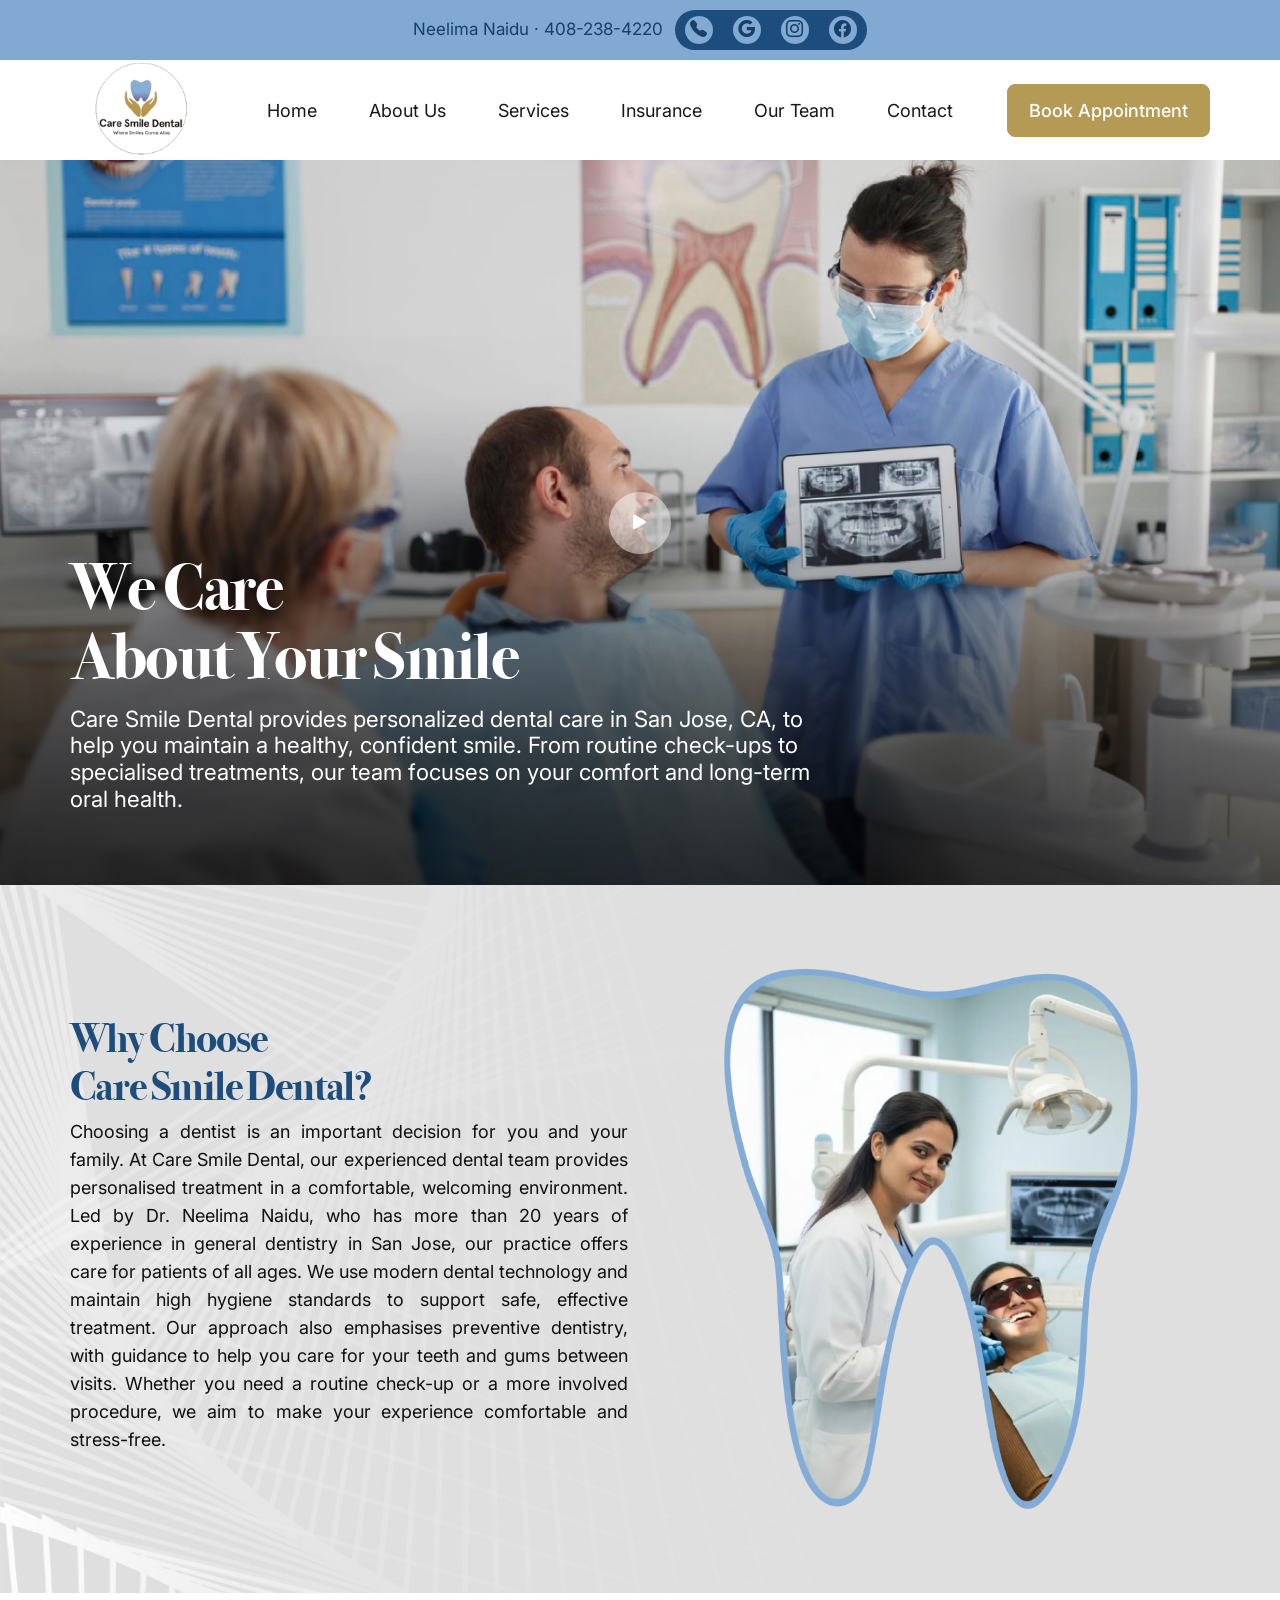
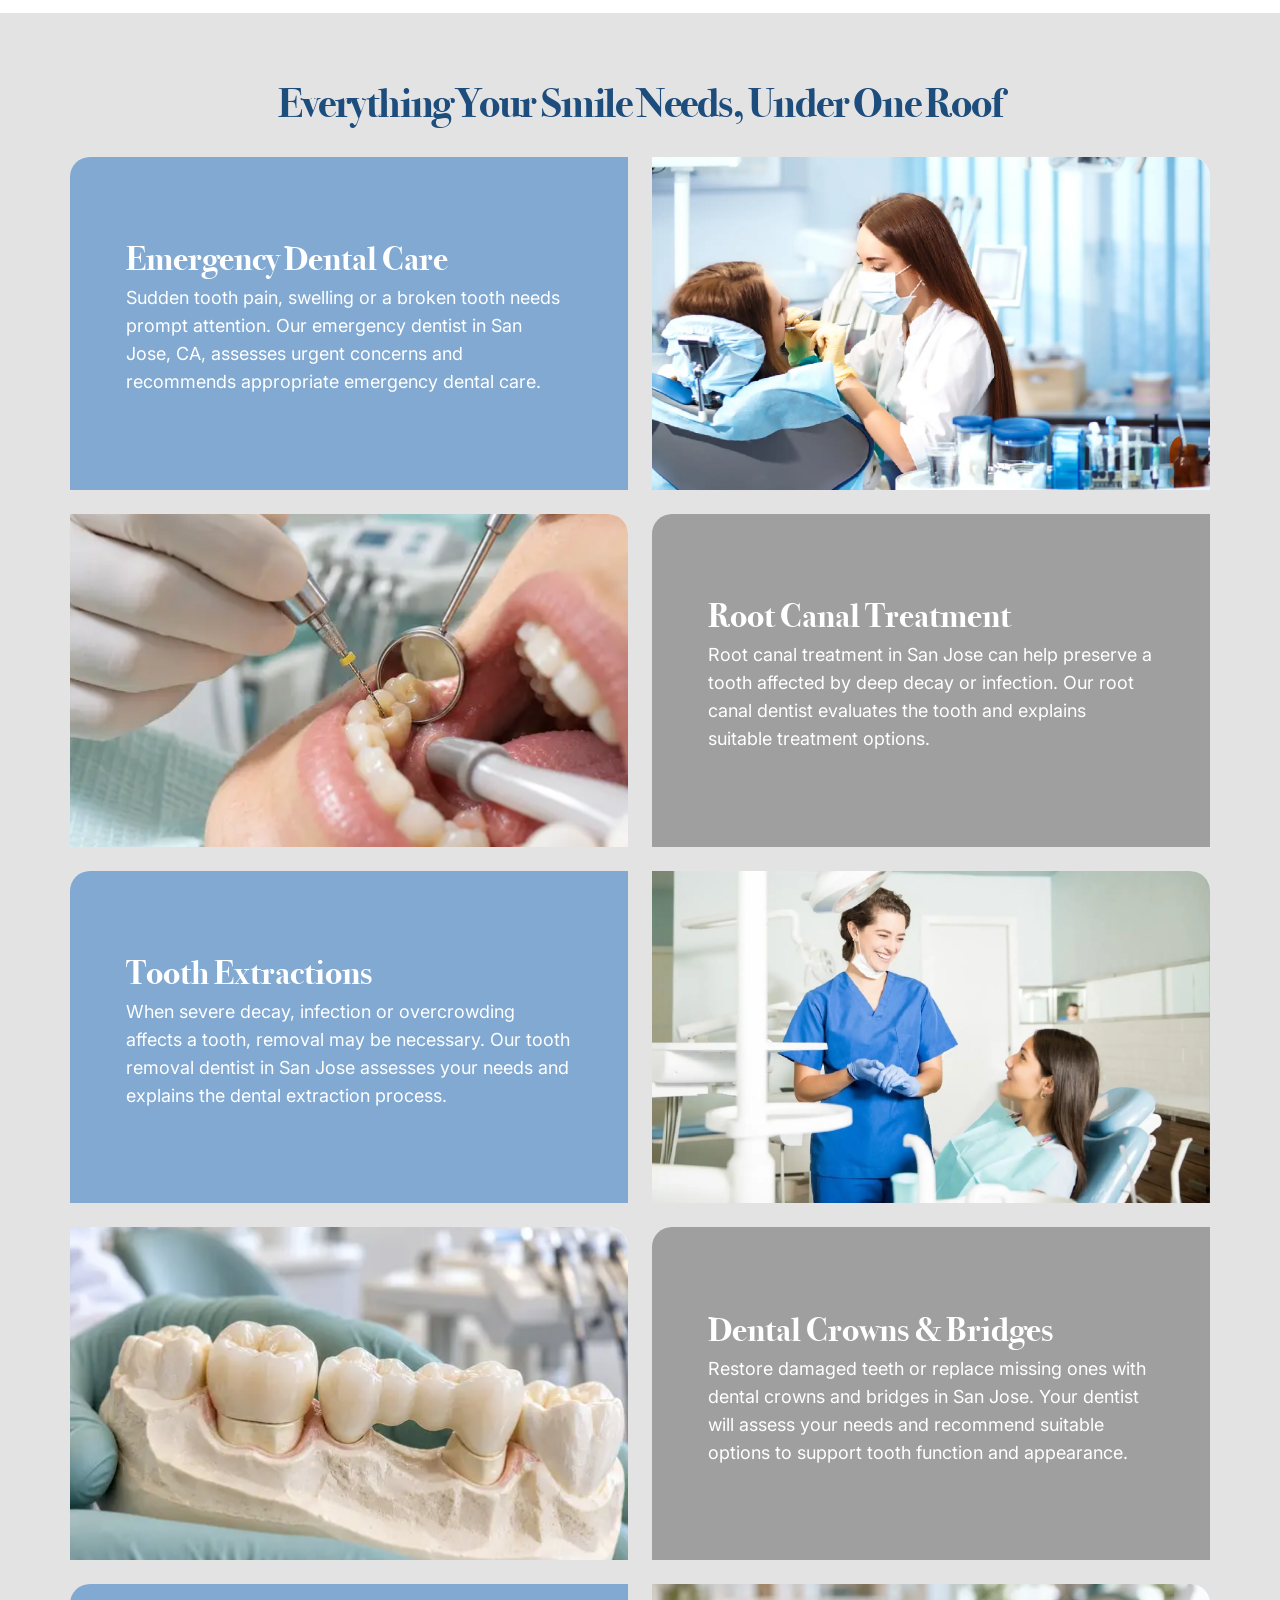
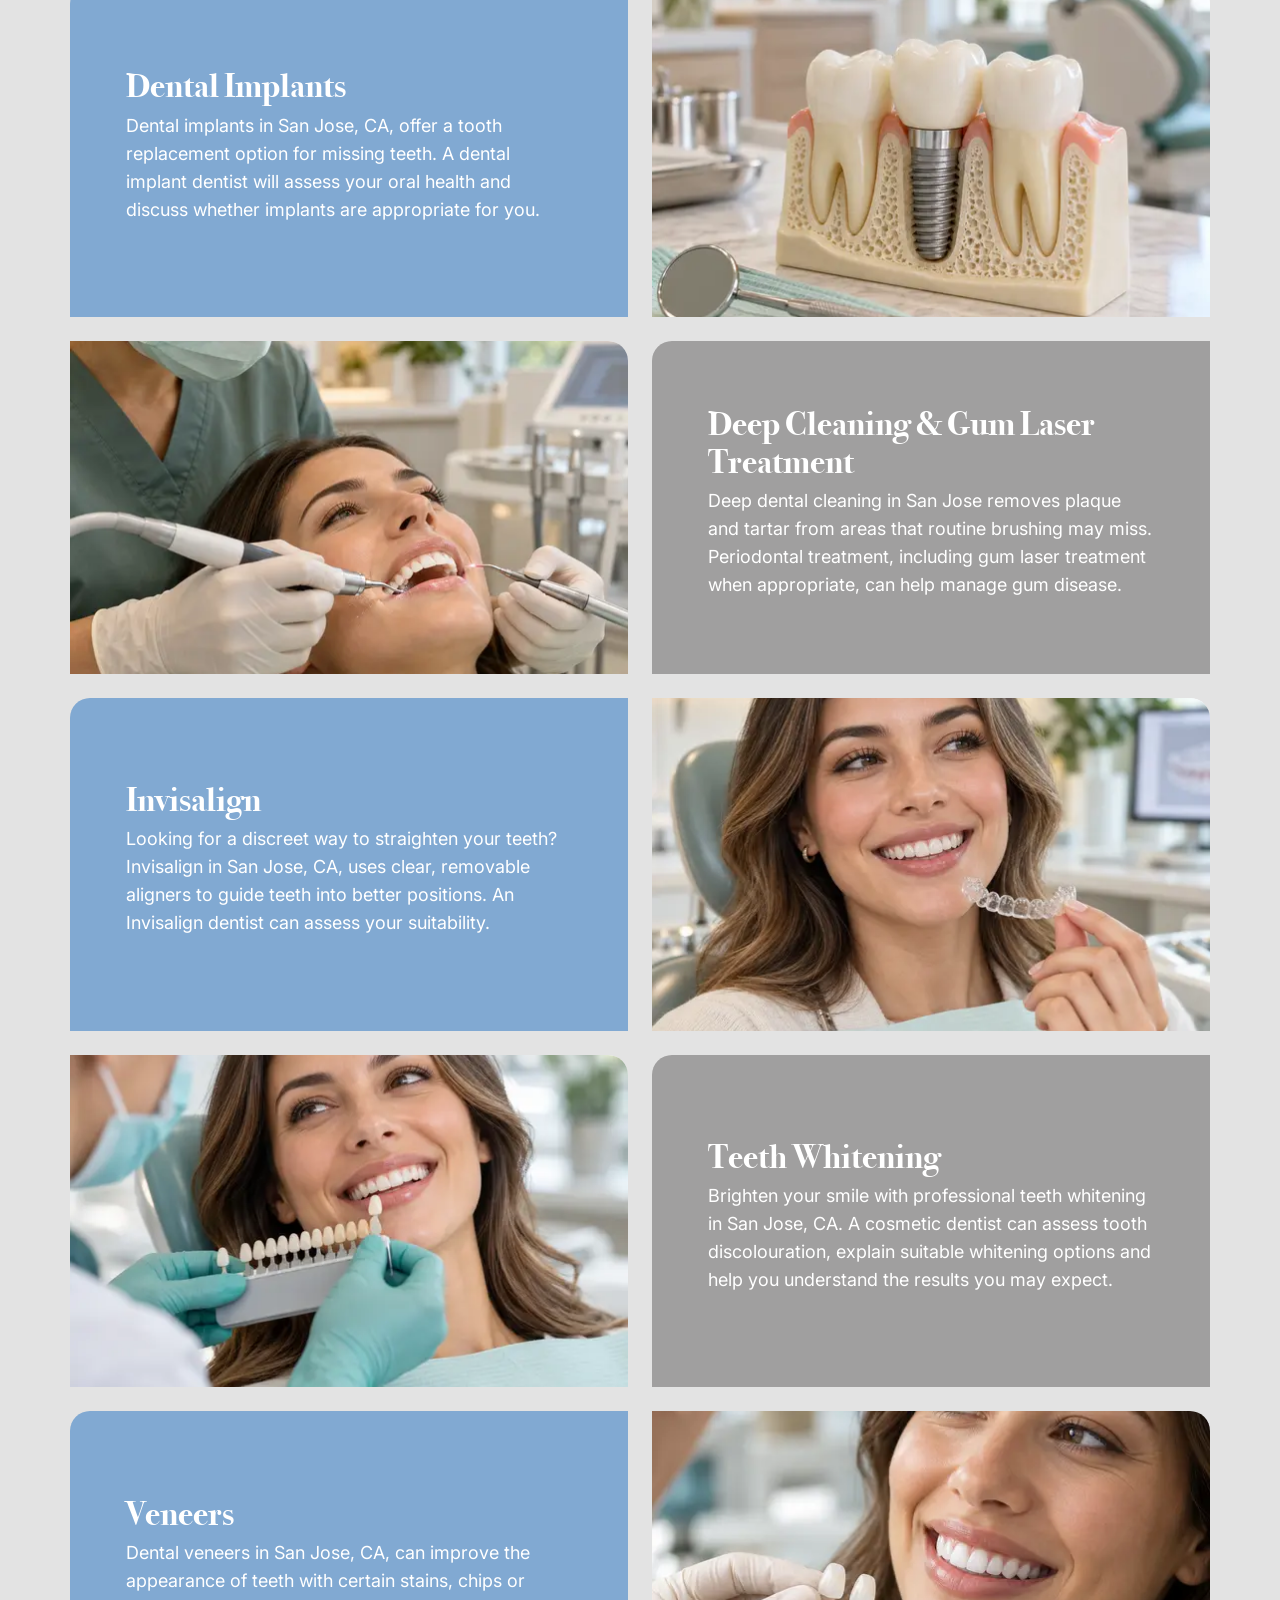
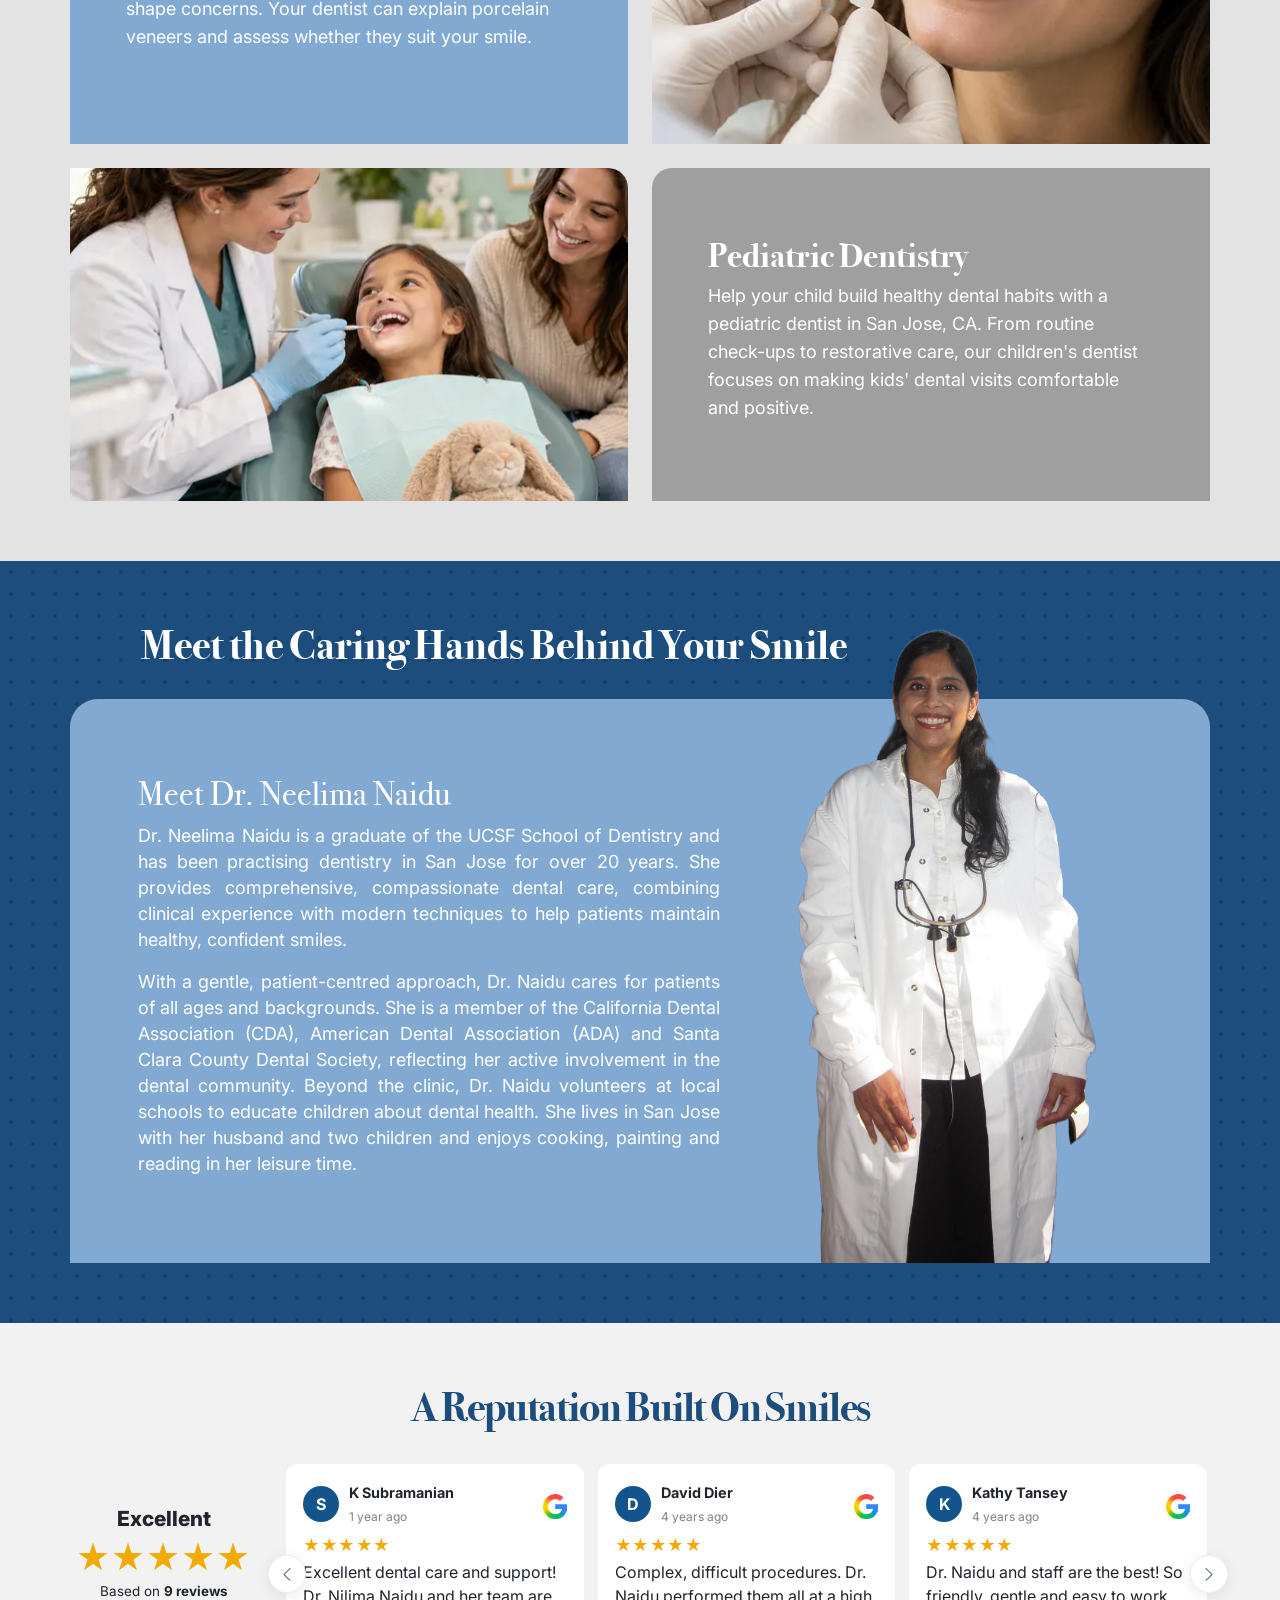
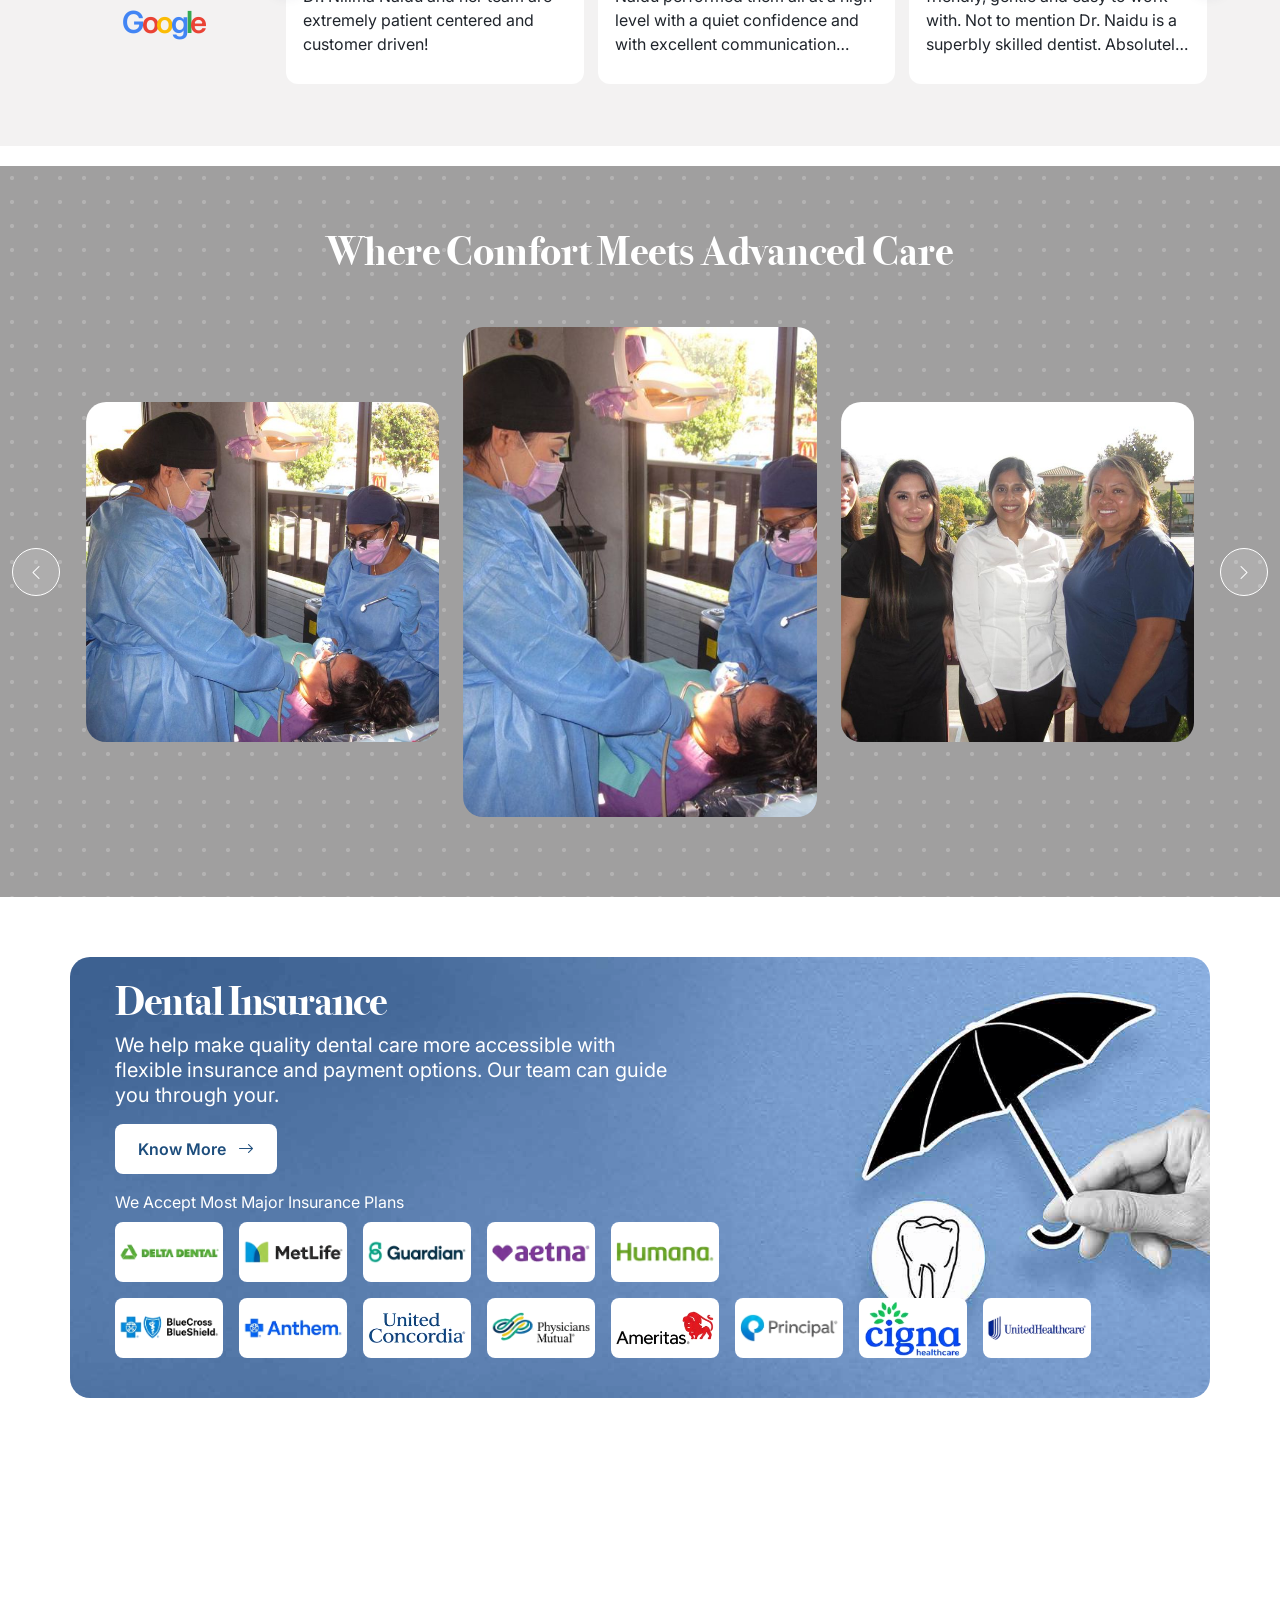
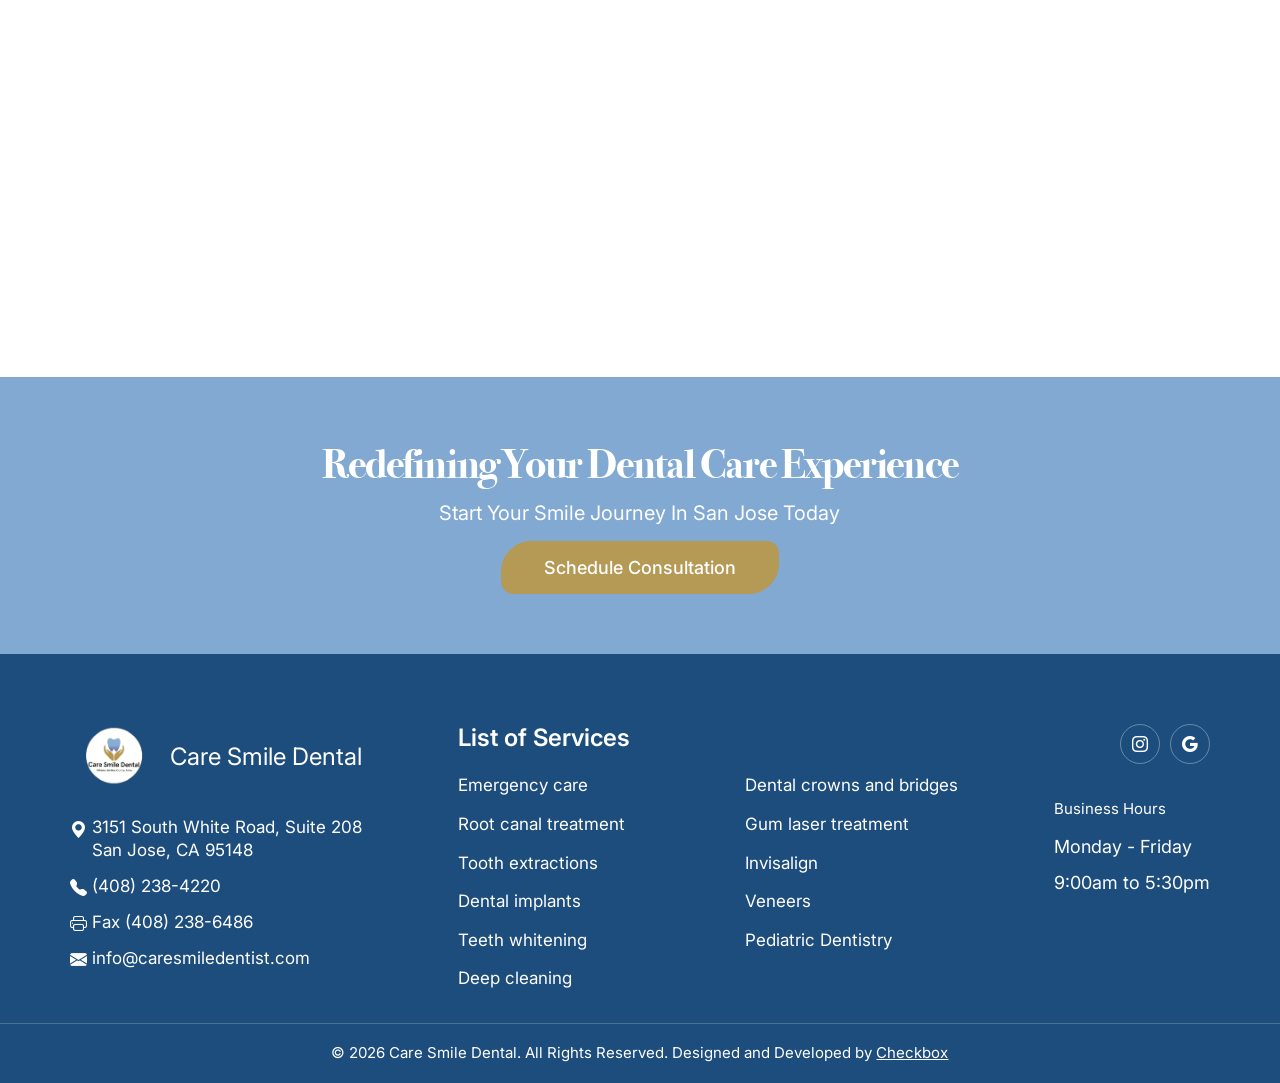
==== commit 45936262: "Emergency-Dental-Care" ====
--- a/index.html
+++ b/index.html
@@ -218,7 +218,7 @@
                             </div>
                             <div class="col-12 col-md-6 ">
                                 <div class="service-tile service-visual service-img1">
-                                    <img class="service-photo" src="assets/inner-imgages/services1.png" alt="Dentist treating a patient in the chair while an assistant looks on" loading="lazy">
+                                    <img class="service-photo" src="assets/Emergency-Dental-Care.webp" alt="Dentist treating a patient in the chair while an assistant looks on" loading="lazy">
                                 </div>
                             </div>
                         </div>
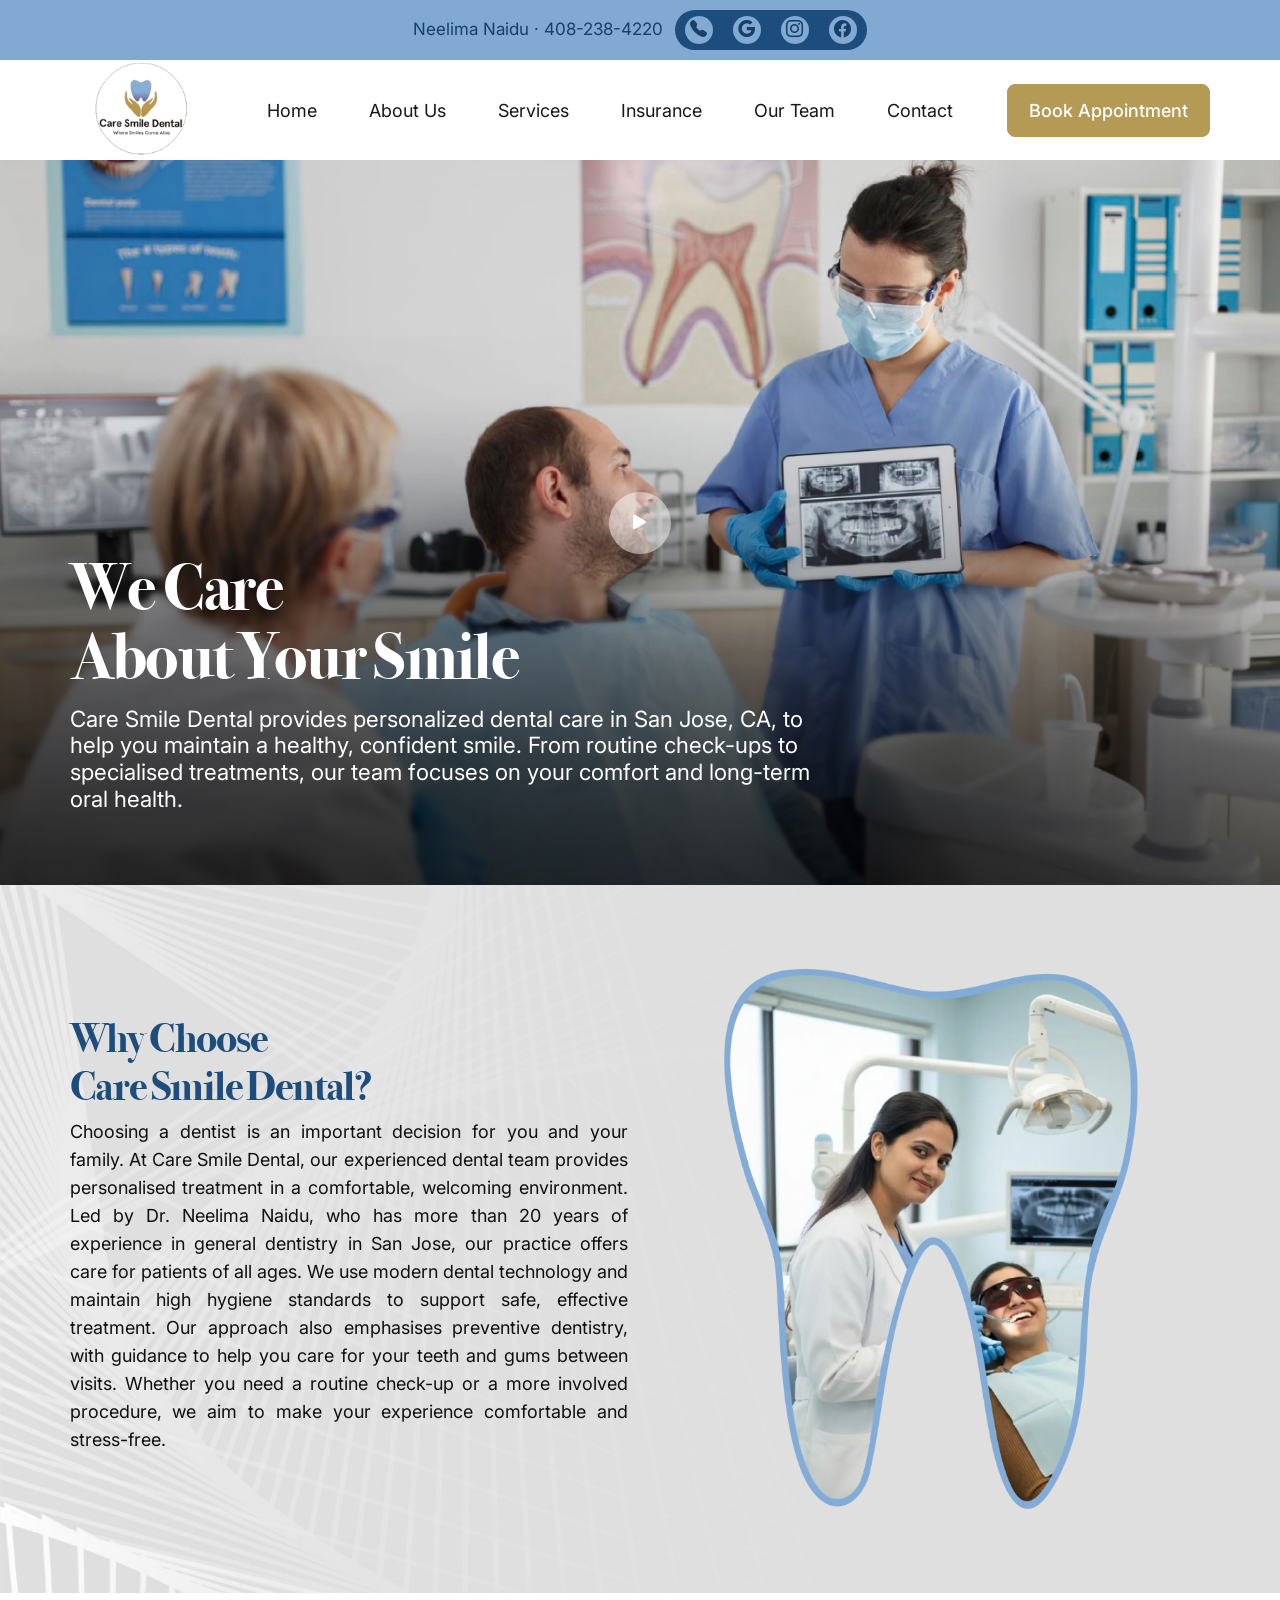
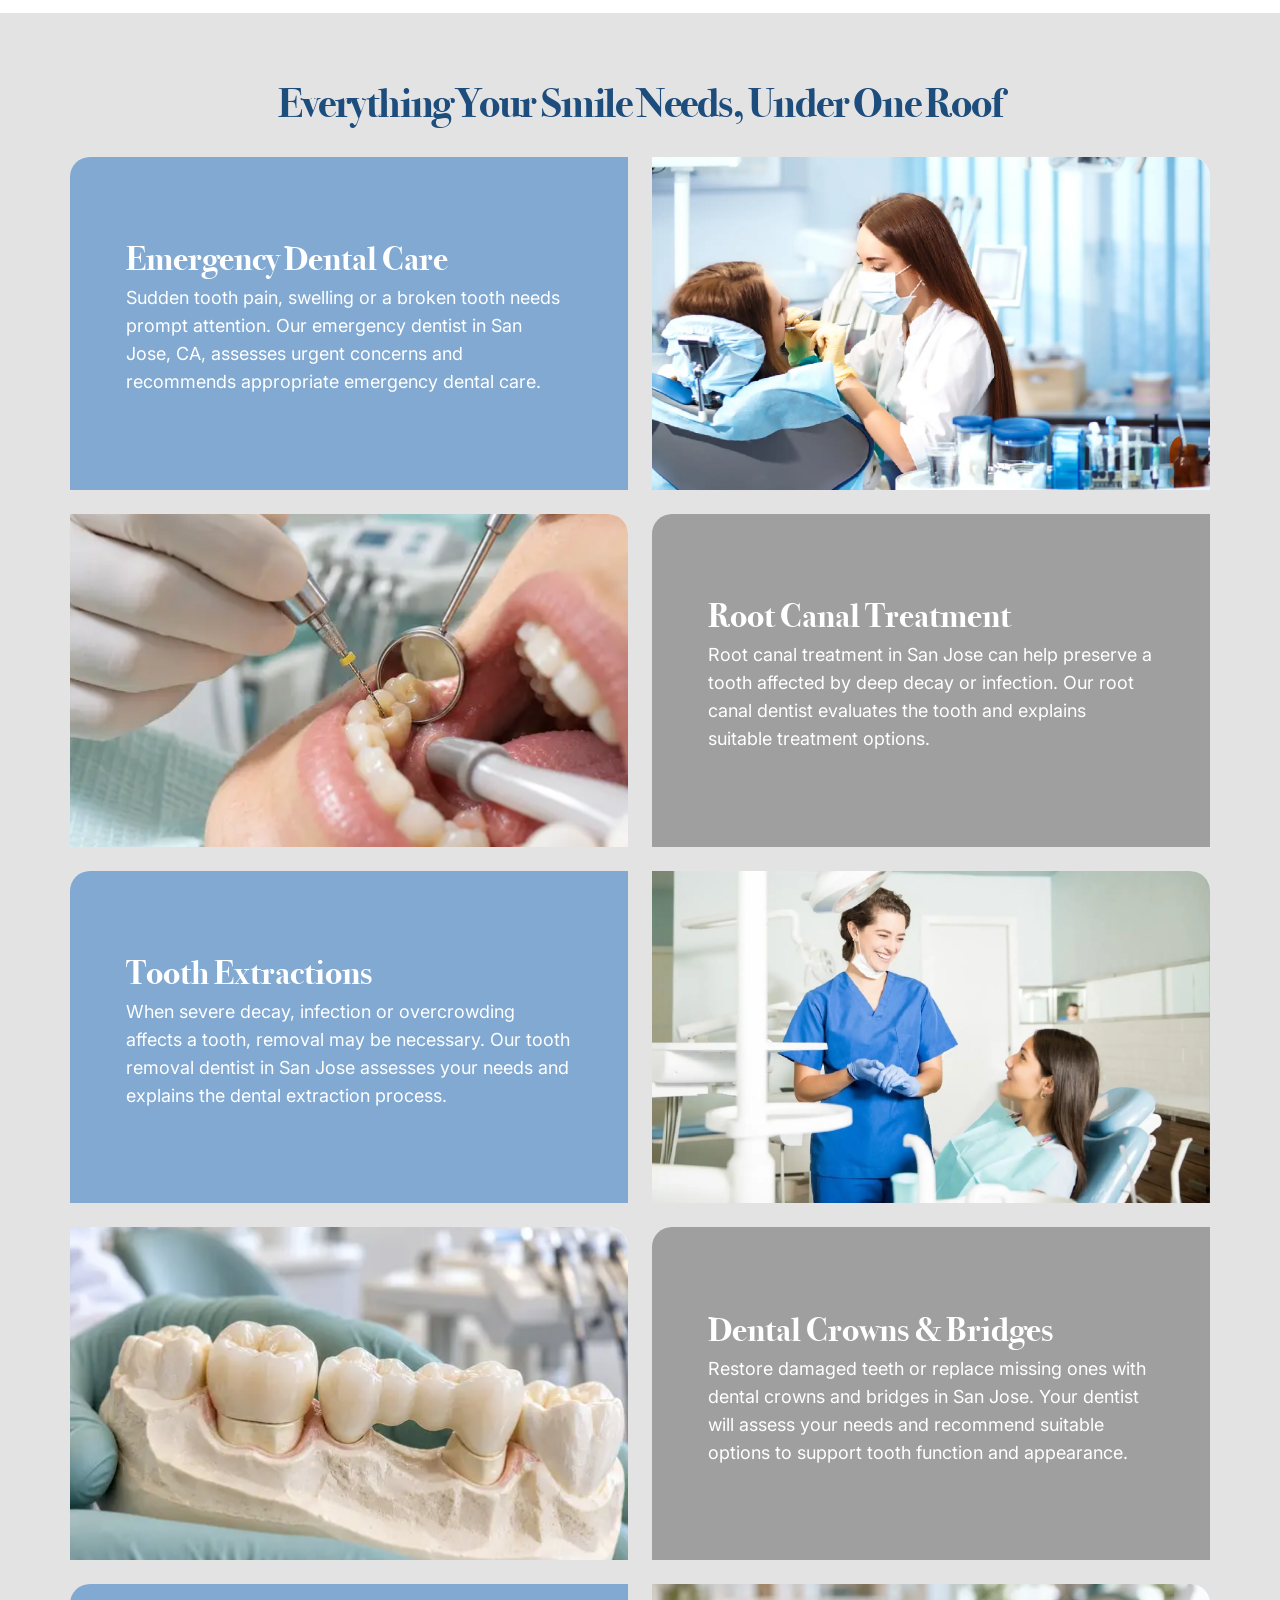
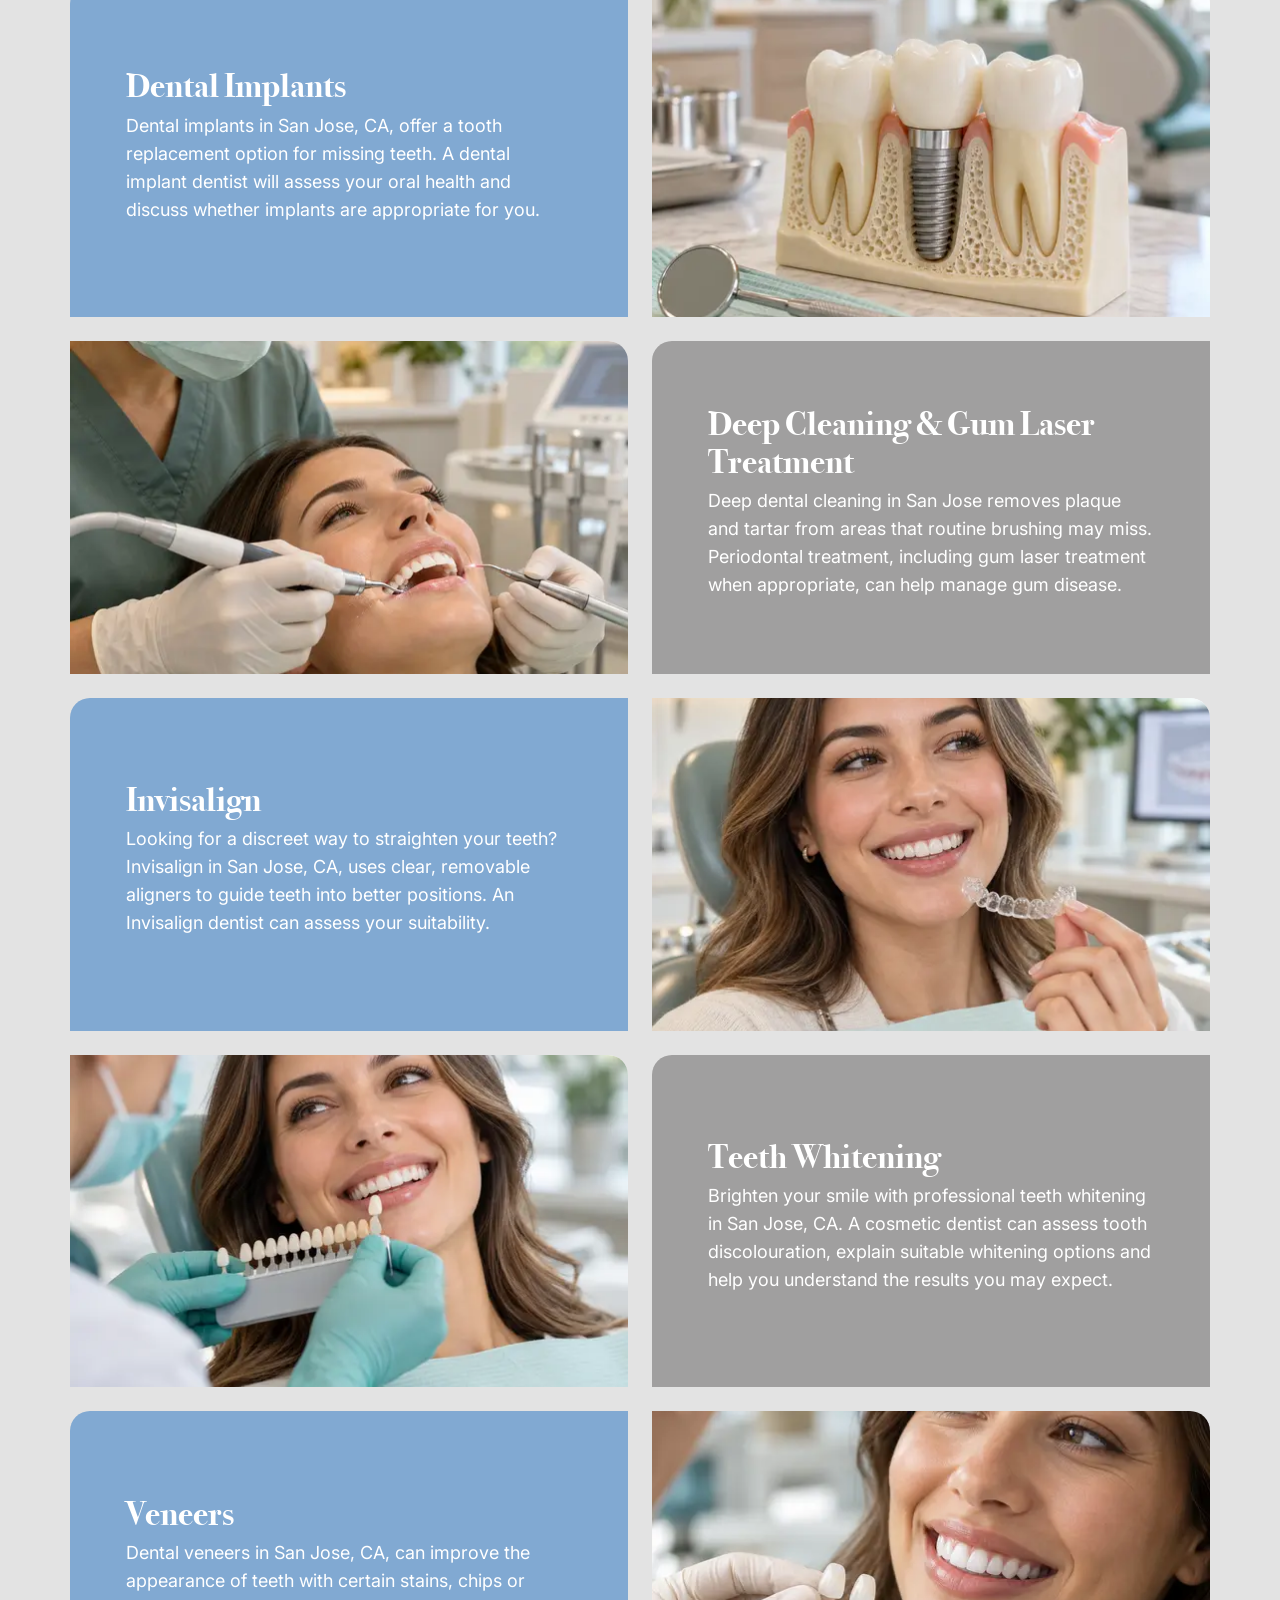
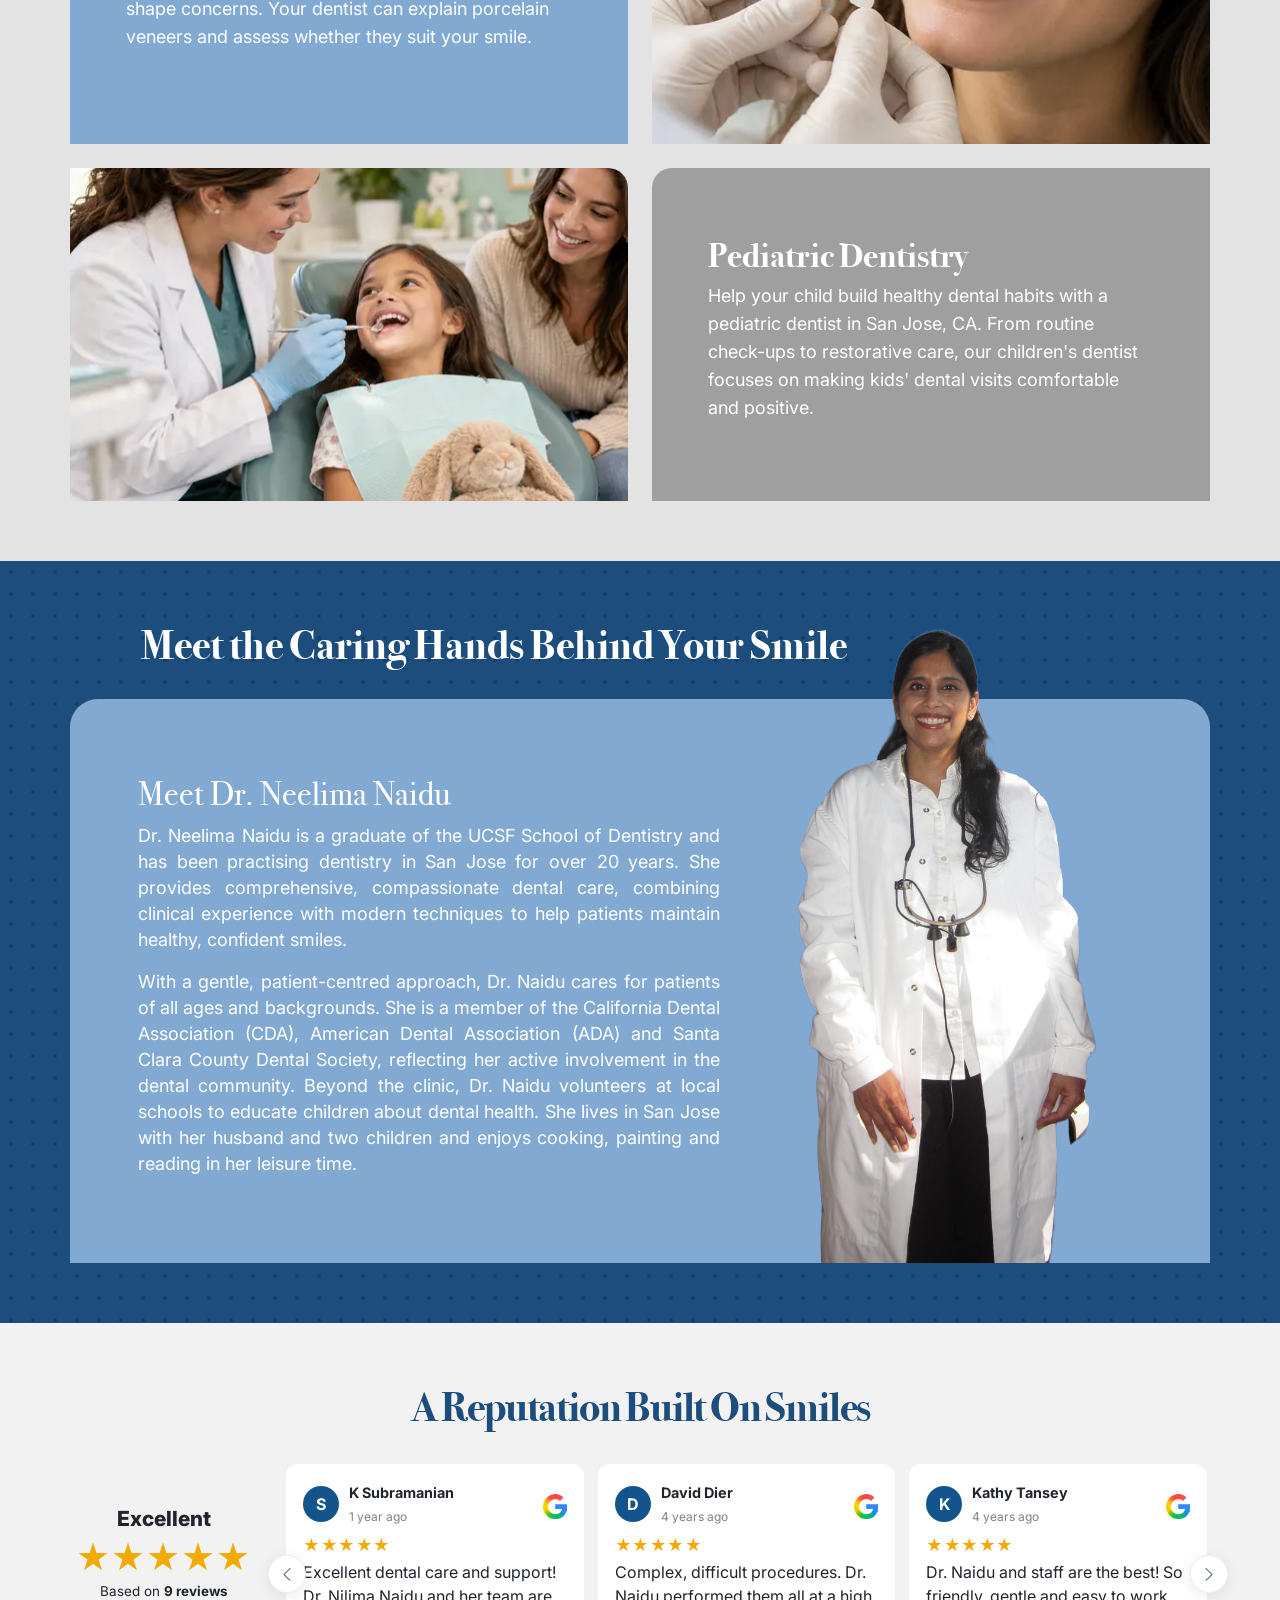
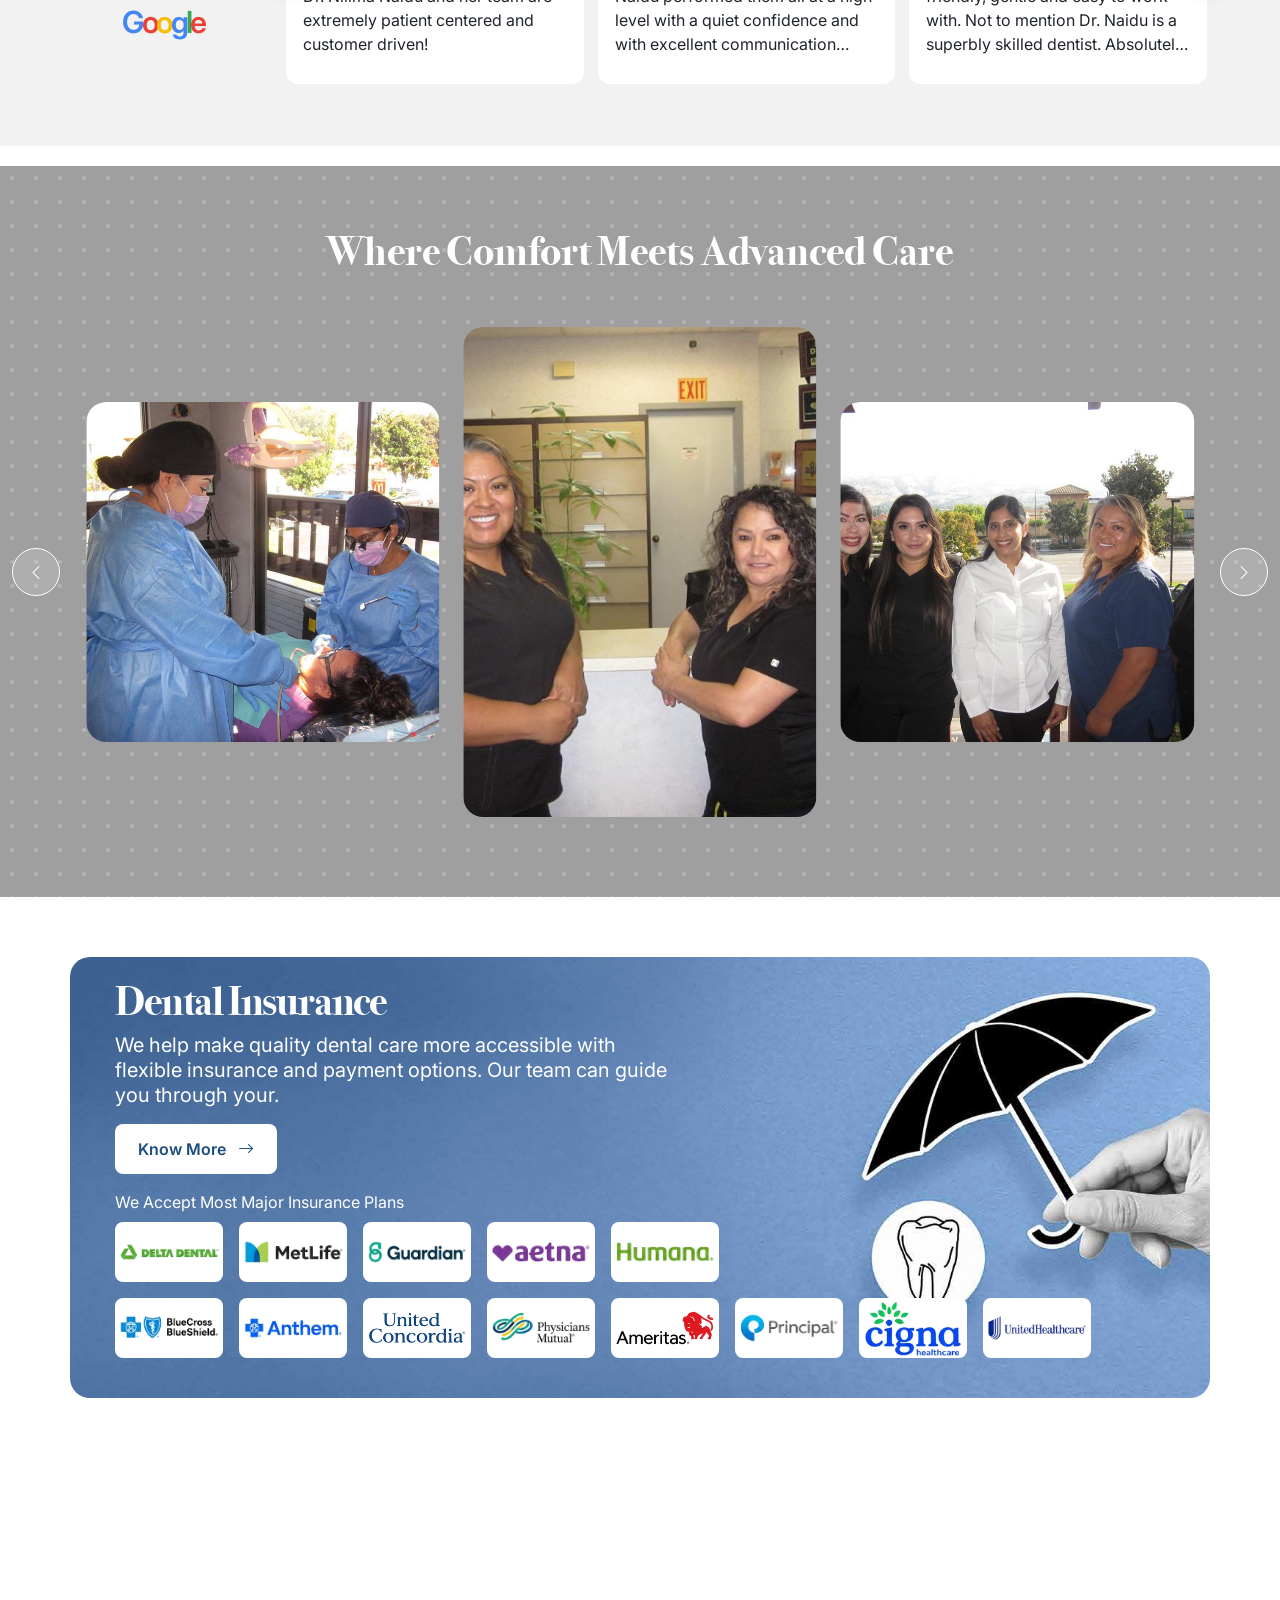
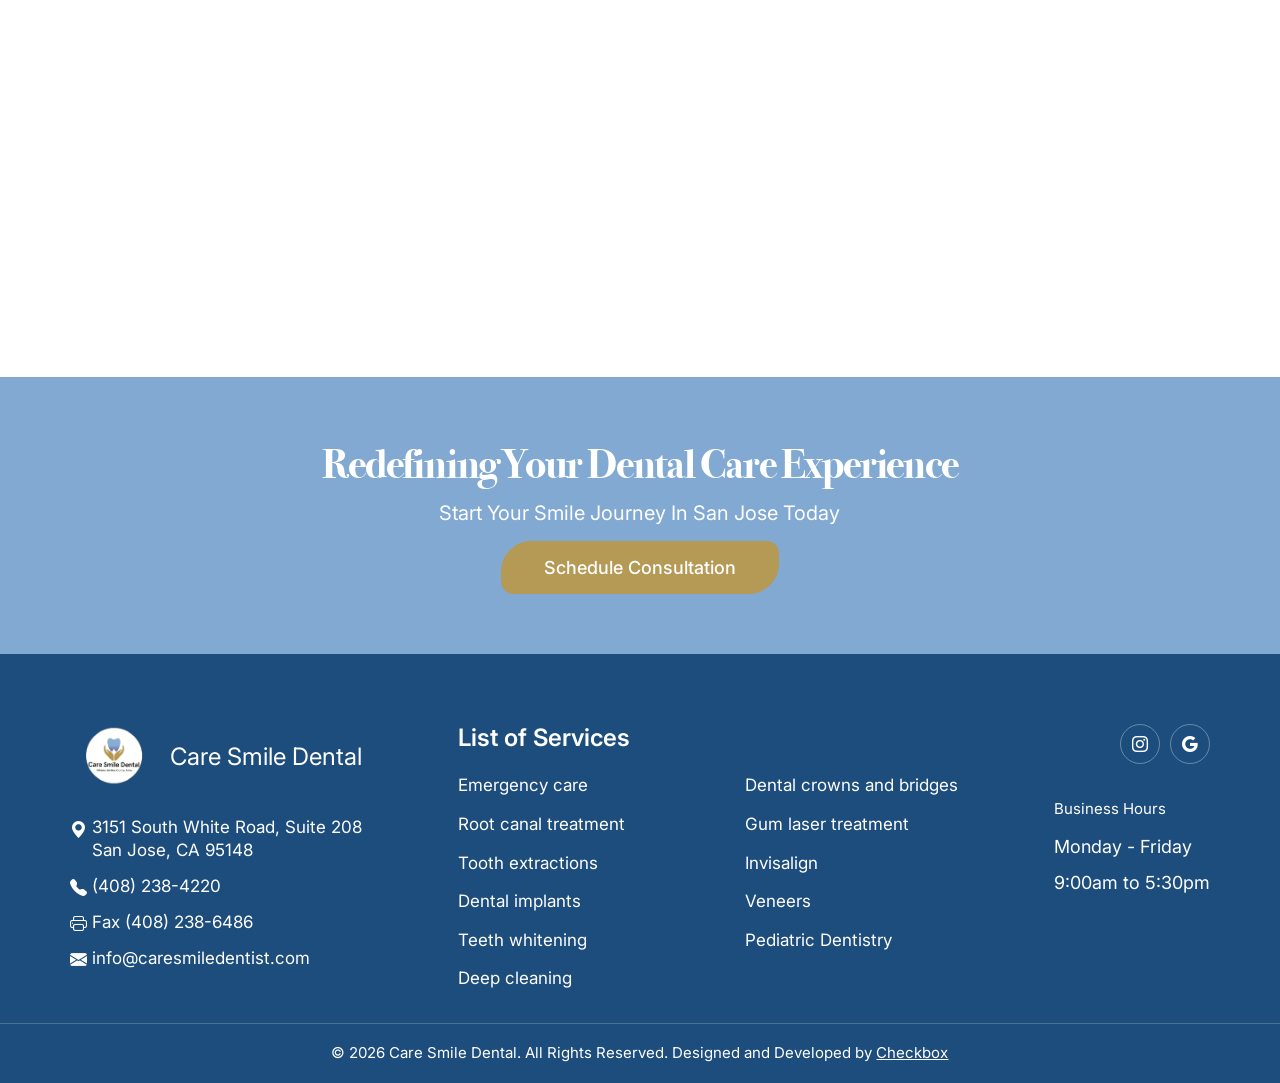
==== commit faebf5a2: "duplicate gallaery image removing" ====
--- a/index.html
+++ b/index.html
@@ -520,13 +520,13 @@
                             <div class="care-slide"><img src="assets/gallery/dental-gallery-2.jpeg" alt="Modern dental imaging" loading="lazy">
                             </div>
                             <div class="care-slide"><img src="assets/gallery/dental-gallery-3.jpeg" alt="Care and attention to detail" loading="lazy"></div>
-                            <div class="care-slide"><img src="assets/gallery/dental-gallery-4.jpeg" alt="Advanced treatment room" loading="lazy"></div>
+                            <!-- <div class="care-slide"><img src="assets/gallery/dental-gallery-4.jpeg" alt="Advanced treatment room" loading="lazy"></div> -->
                             <div class="care-slide">
                                 <img src="assets/gallery/dental-gallery-5.jpeg" alt="Contemporary patient care facility" loading="lazy">
                             </div>
-                            <div class="care-slide">
+                            <!-- <div class="care-slide">
                                 <img src="assets/gallery/dental-gallery-6.jpeg" alt="Contemporary patient care facility" loading="lazy">
-                            </div>
+                            </div> -->
                         </div>
                     </div>
                     <button class="circle-arrow gallery-arrow" type="button" data-care-direction="1" aria-label="Next gallery image"><i class="bi bi-chevron-right" aria-hidden="true"></i></button>
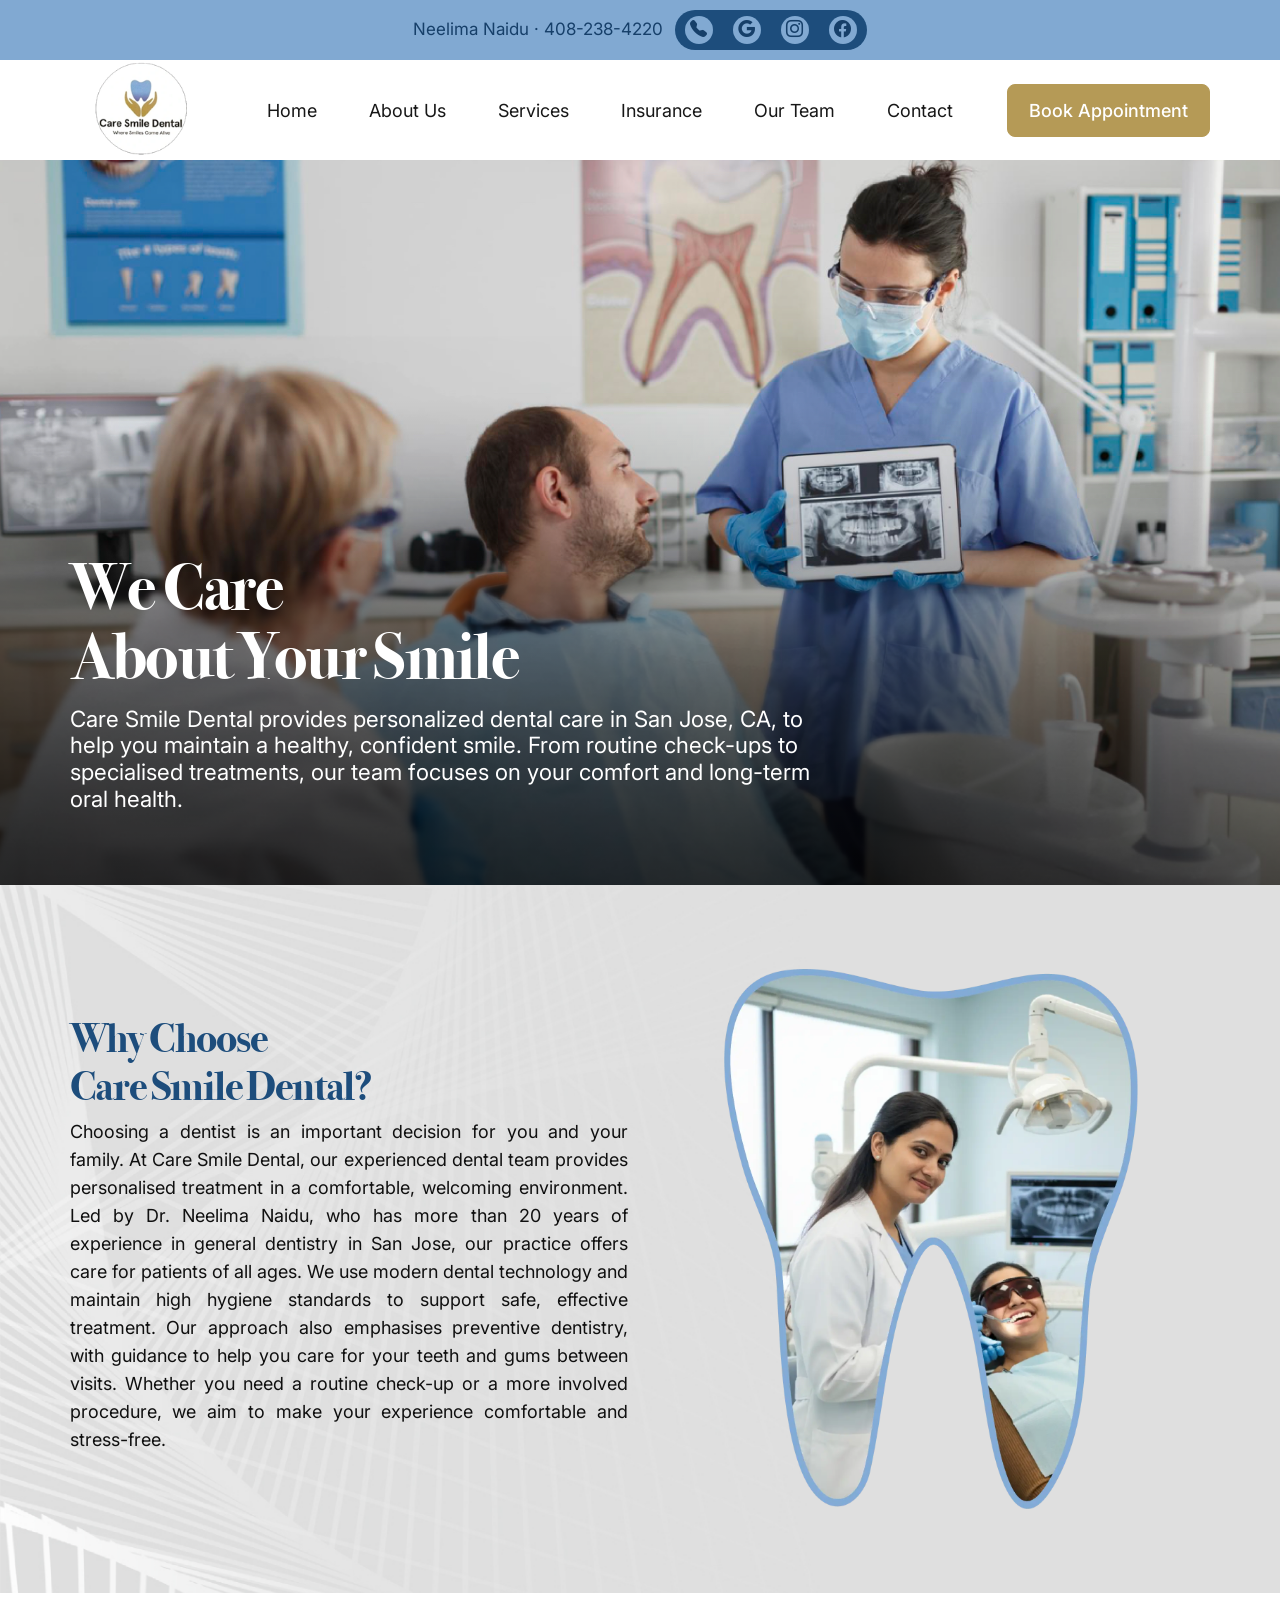
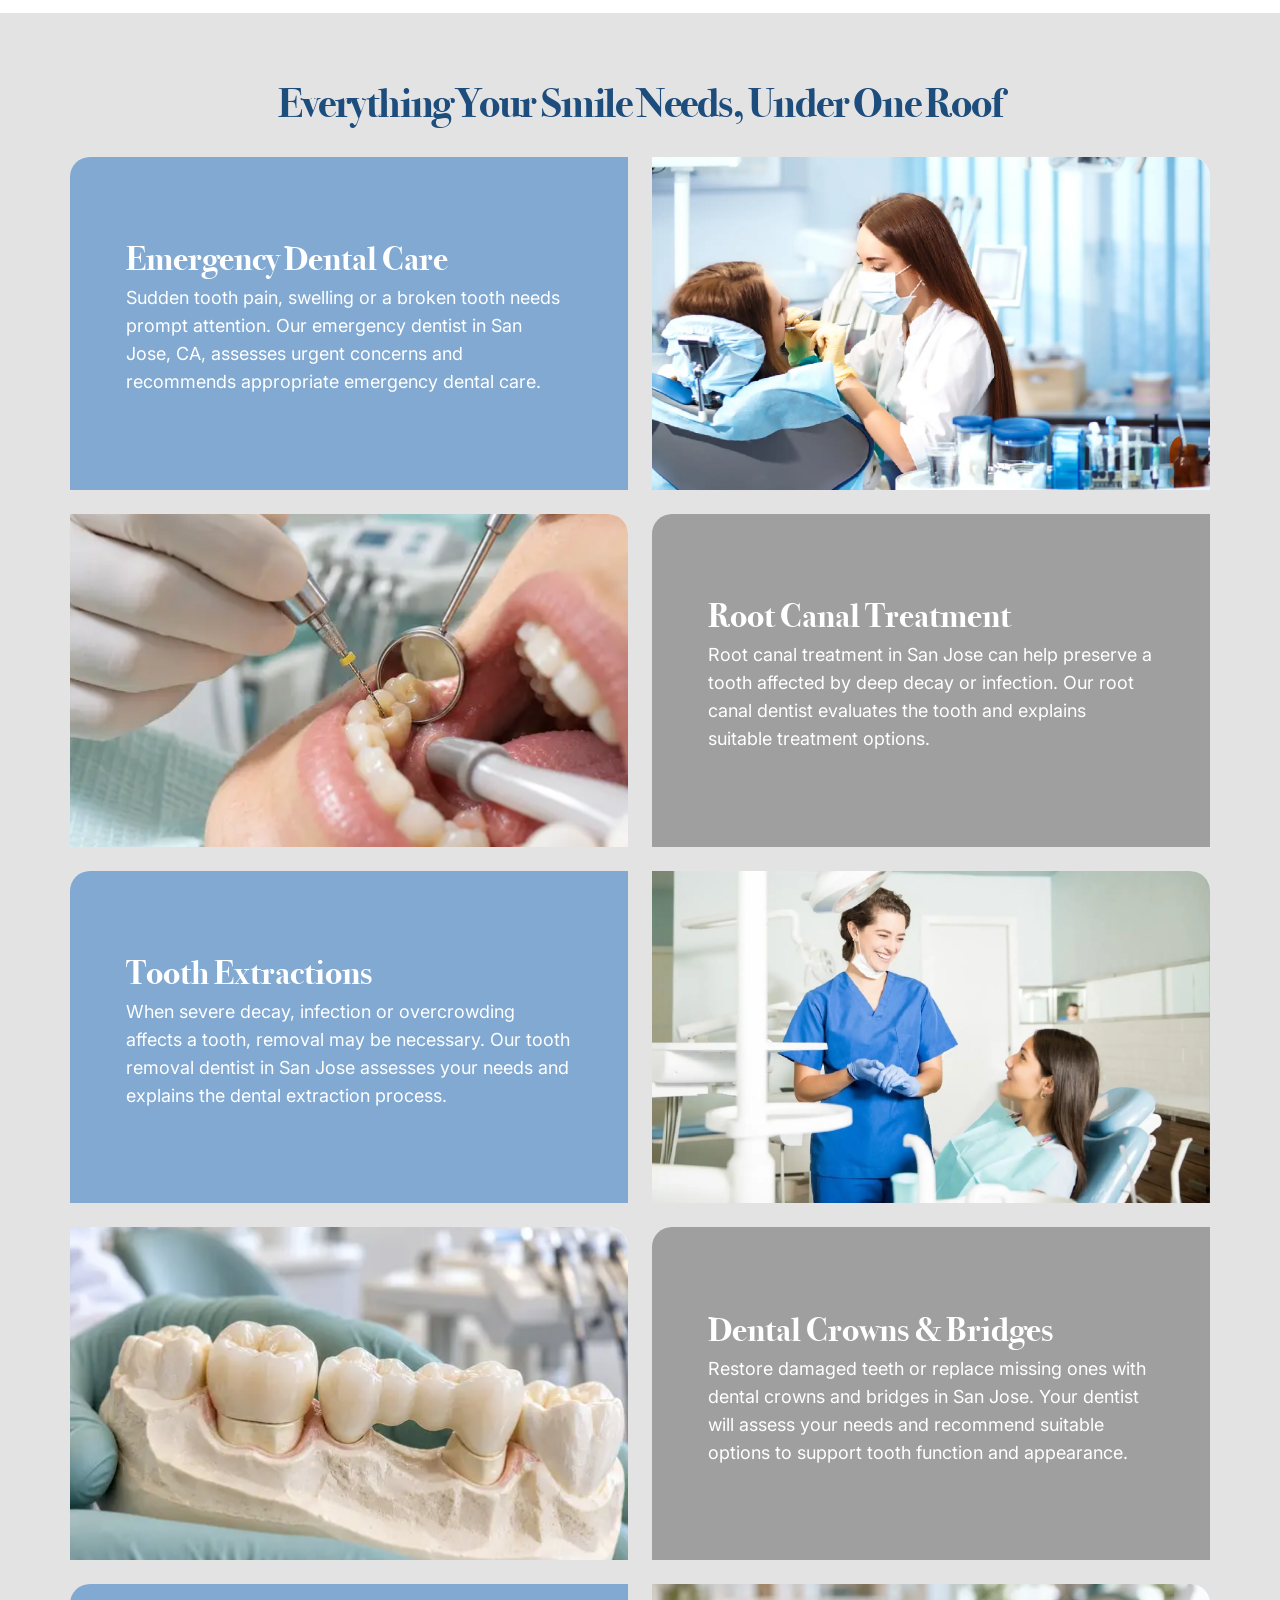
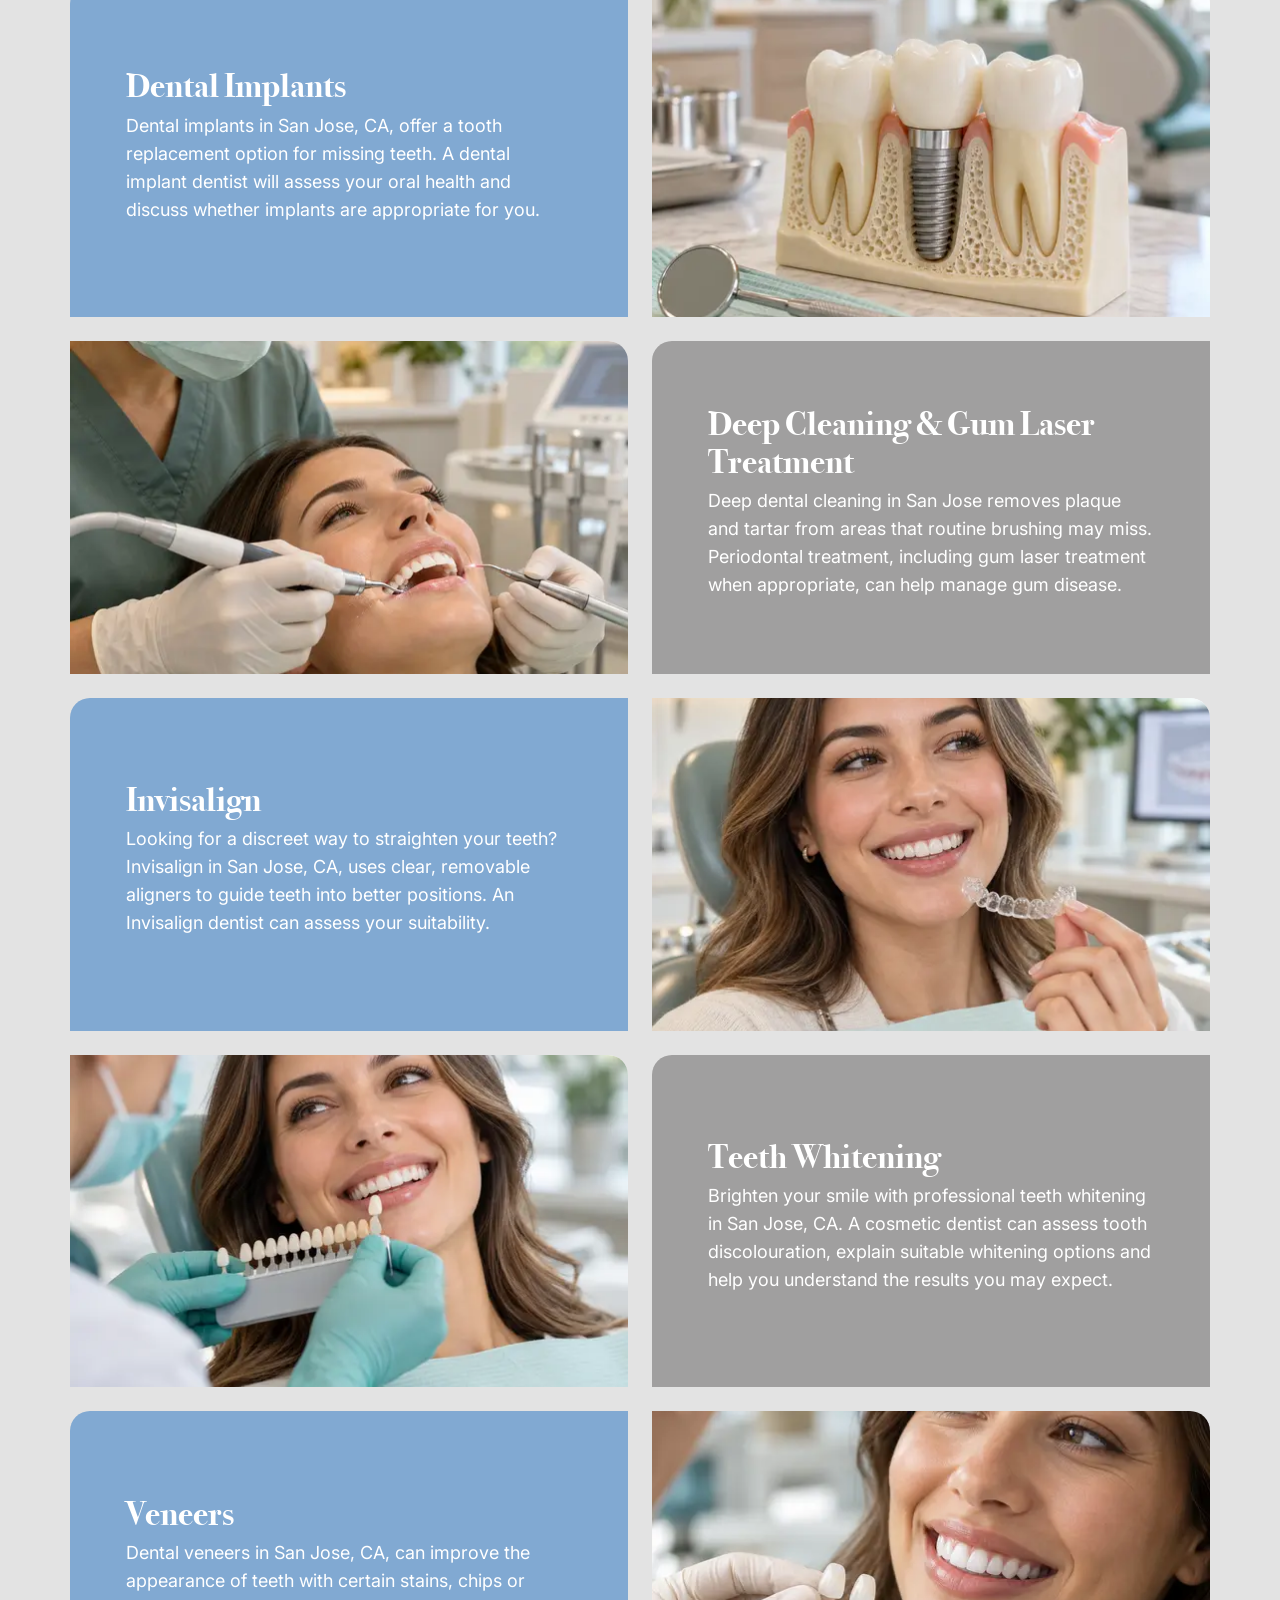
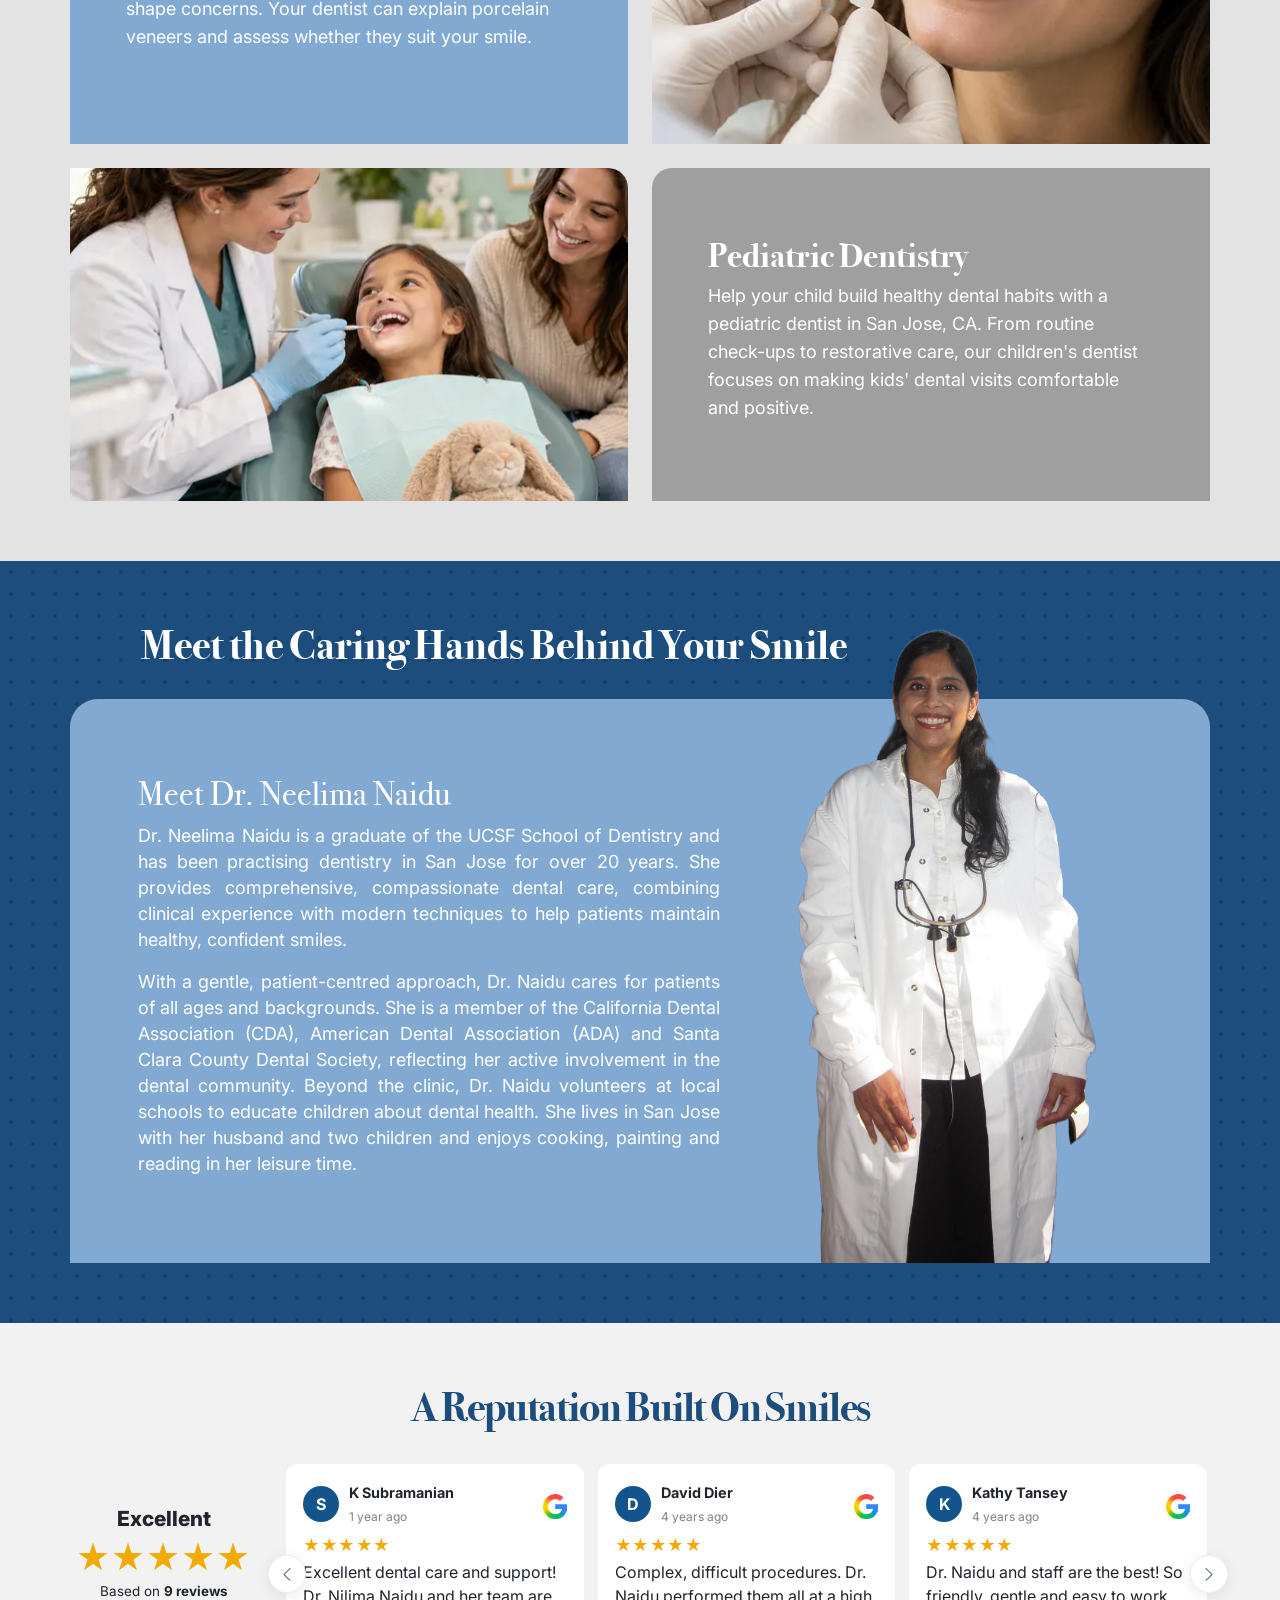
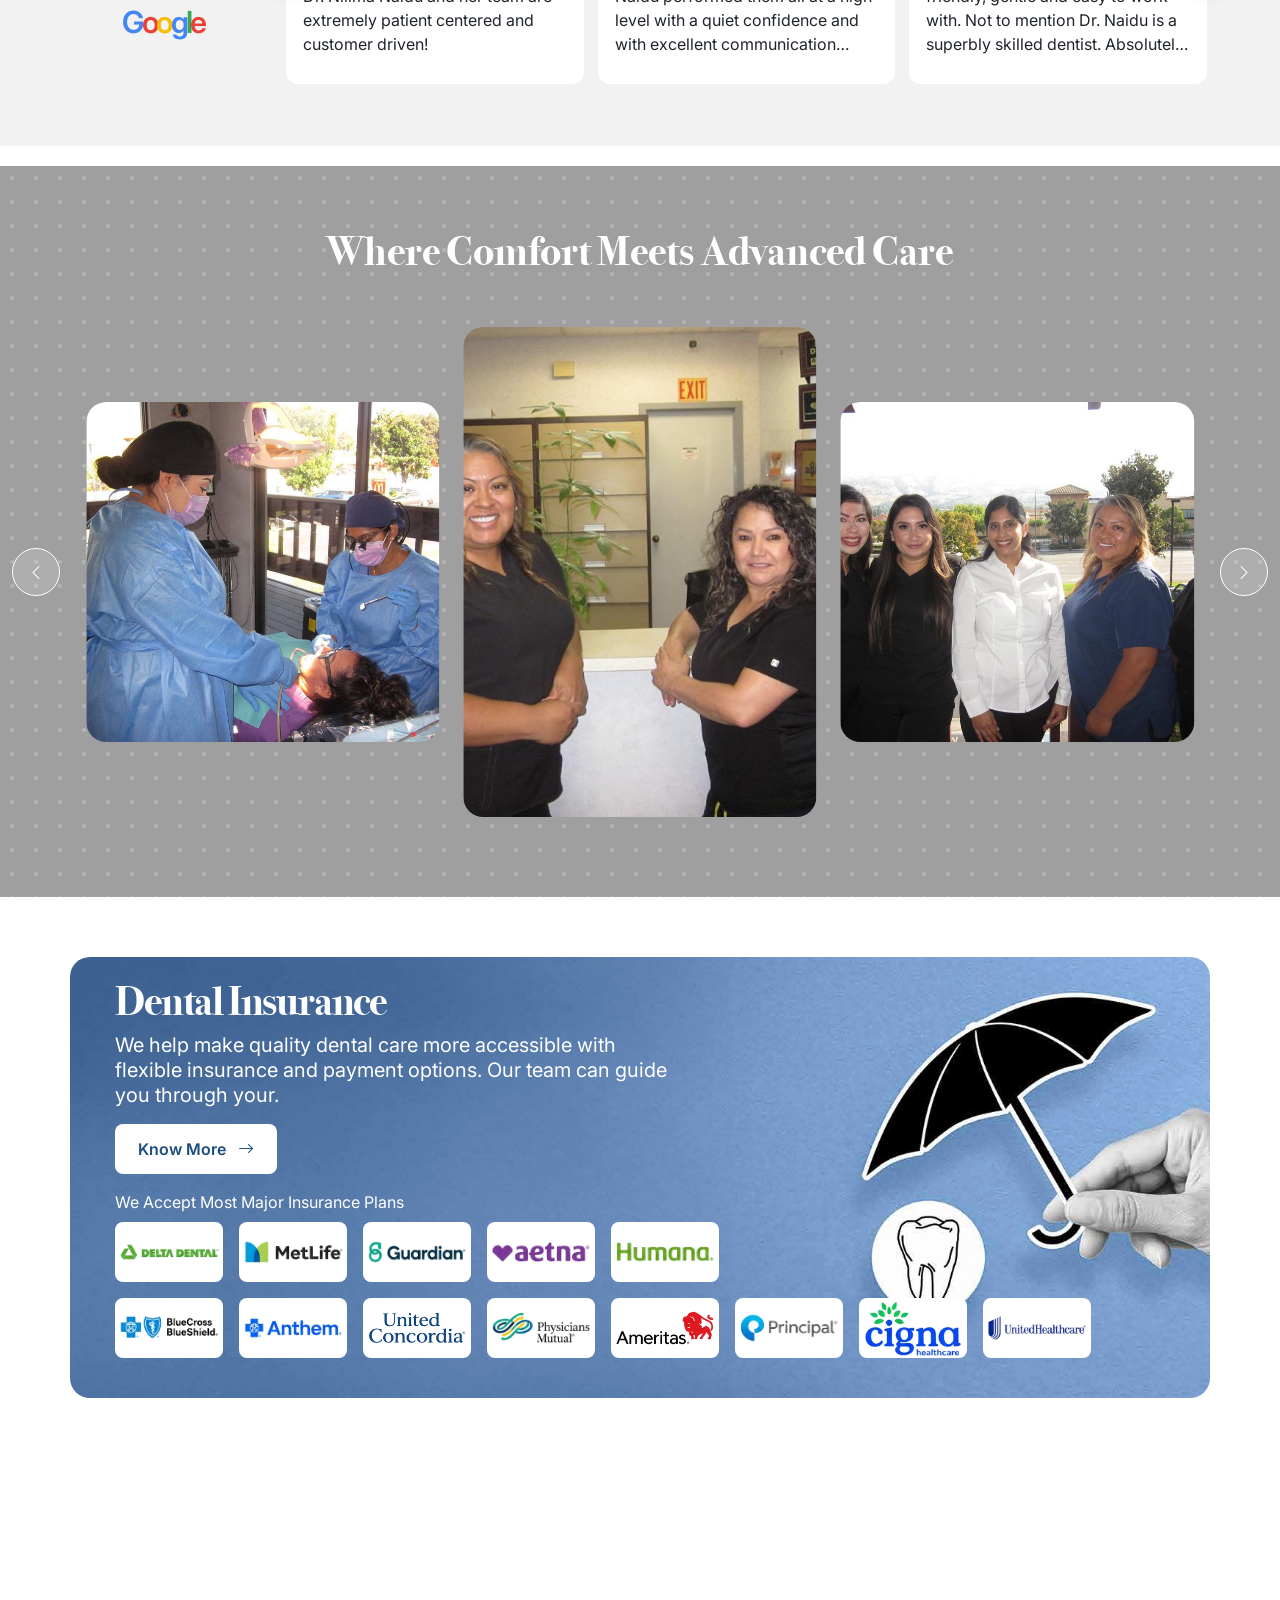
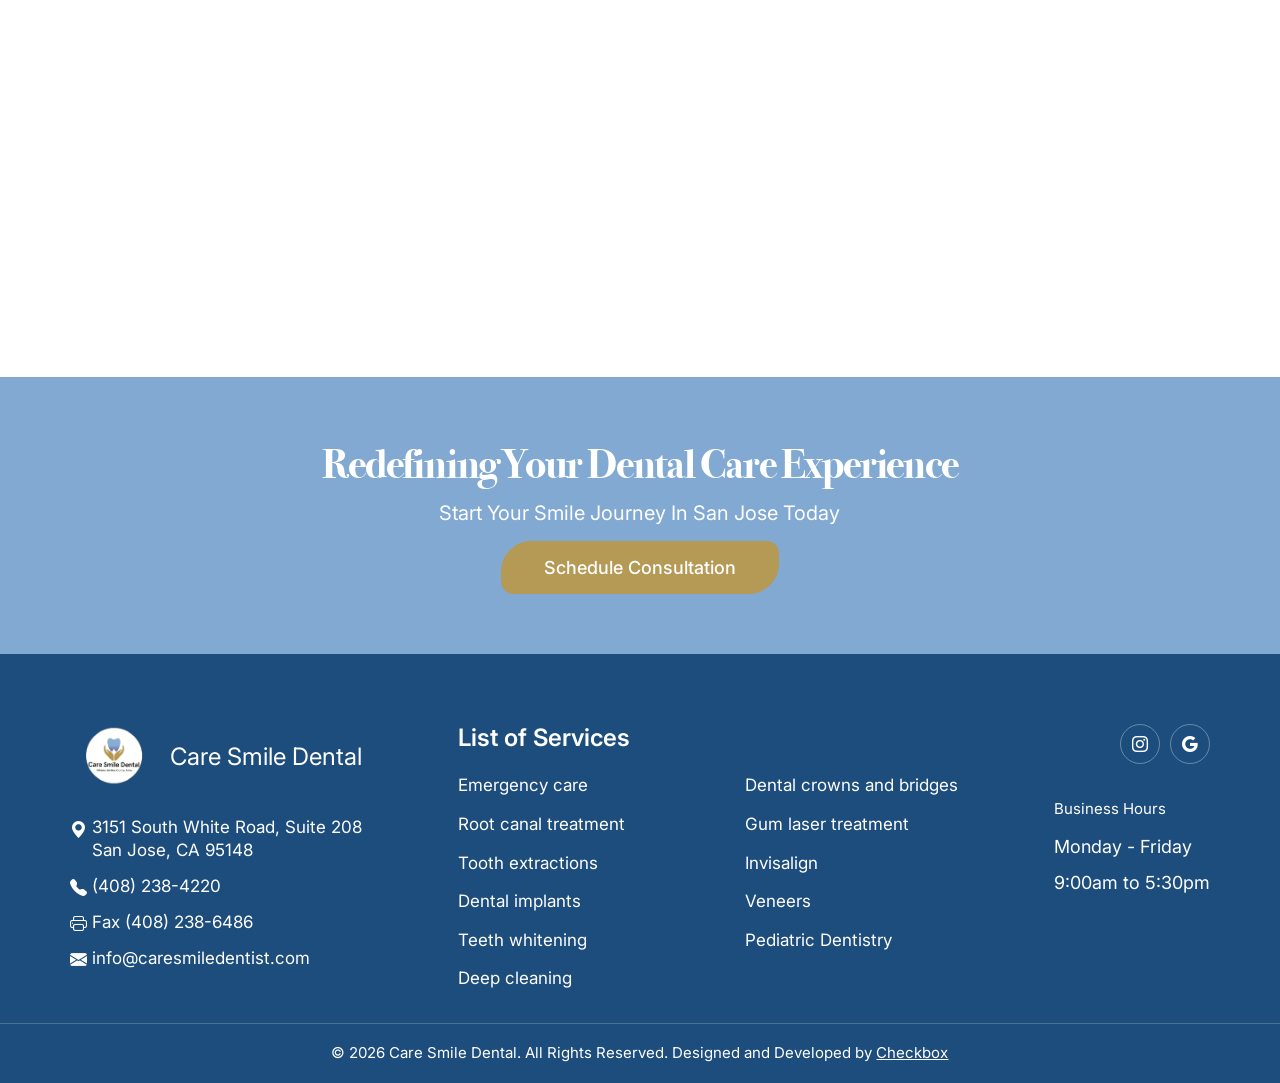
==== commit f169a2f2: "video remove" ====
--- a/index.html
+++ b/index.html
@@ -77,7 +77,8 @@
             Book Appointment
           </button>
                 </div>
-            </div><button class="hero-play" type="button" aria-label="Play our dental clinic video" data-bs-toggle="modal" data-bs-target="#videoModal"><i class="bi bi-play-fill" aria-hidden="true"></i></button>
+            </div>
+            <!-- <button class="hero-play" type="button" aria-label="Play our dental clinic video" data-bs-toggle="modal" data-bs-target="#videoModal"><i class="bi bi-play-fill" aria-hidden="true"></i></button> -->
         </section>
         <div class="modal fade" id="videoModal" tabindex="-1" aria-label="Dental clinic video" aria-hidden="true">
             <div class="modal-dialog modal-dialog-centered modal-lg">
